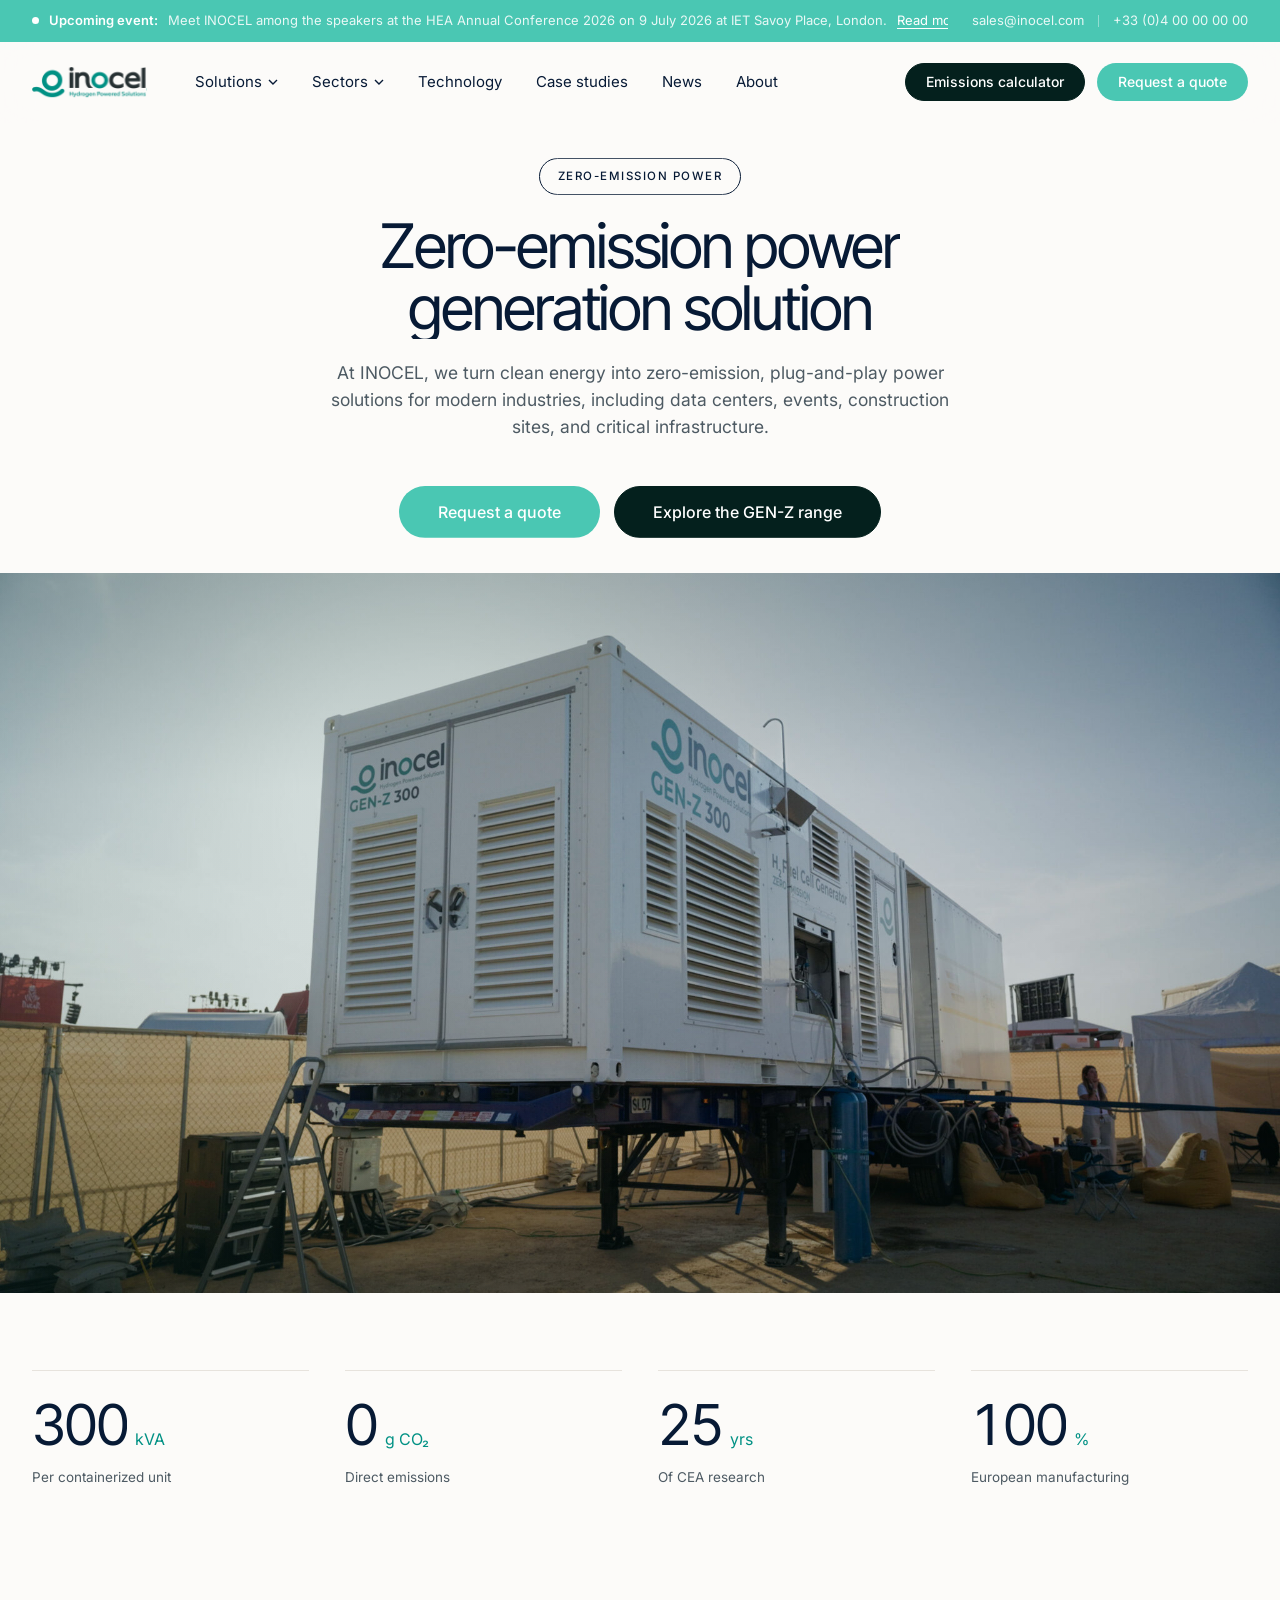
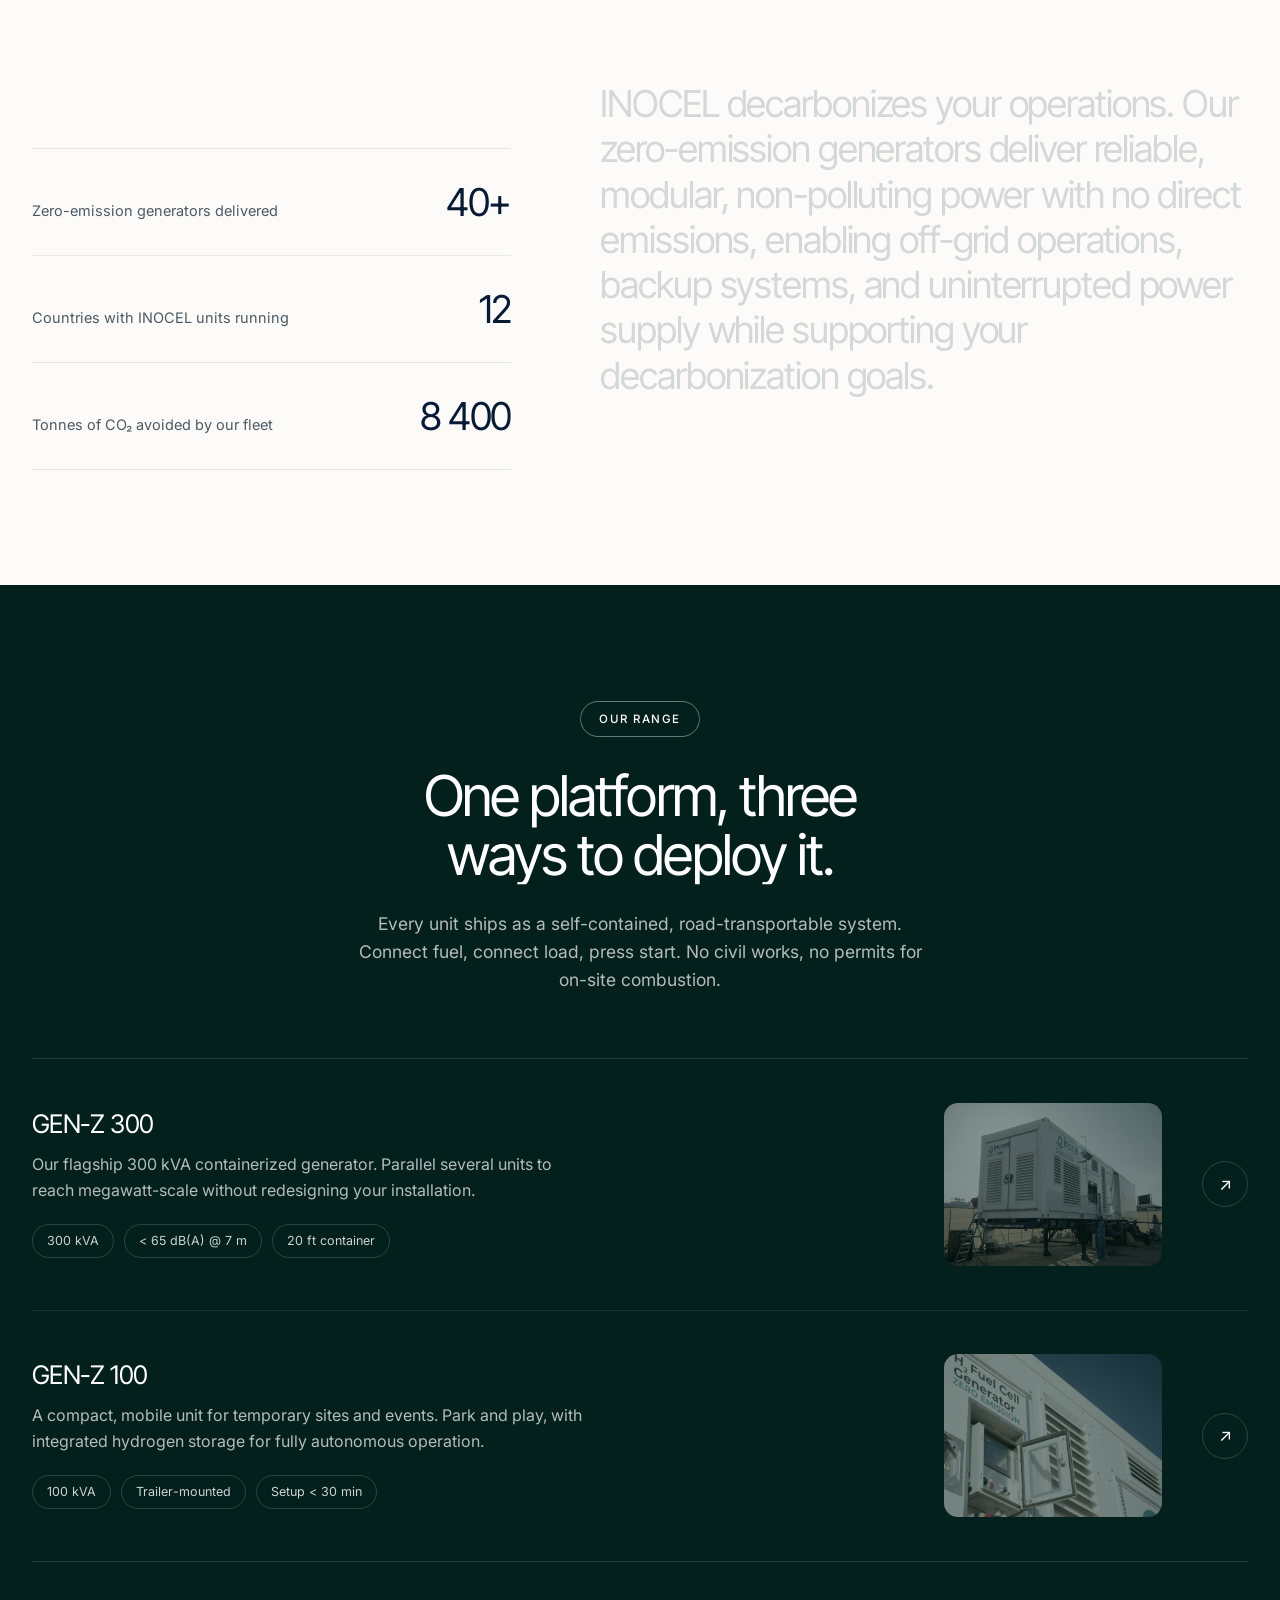
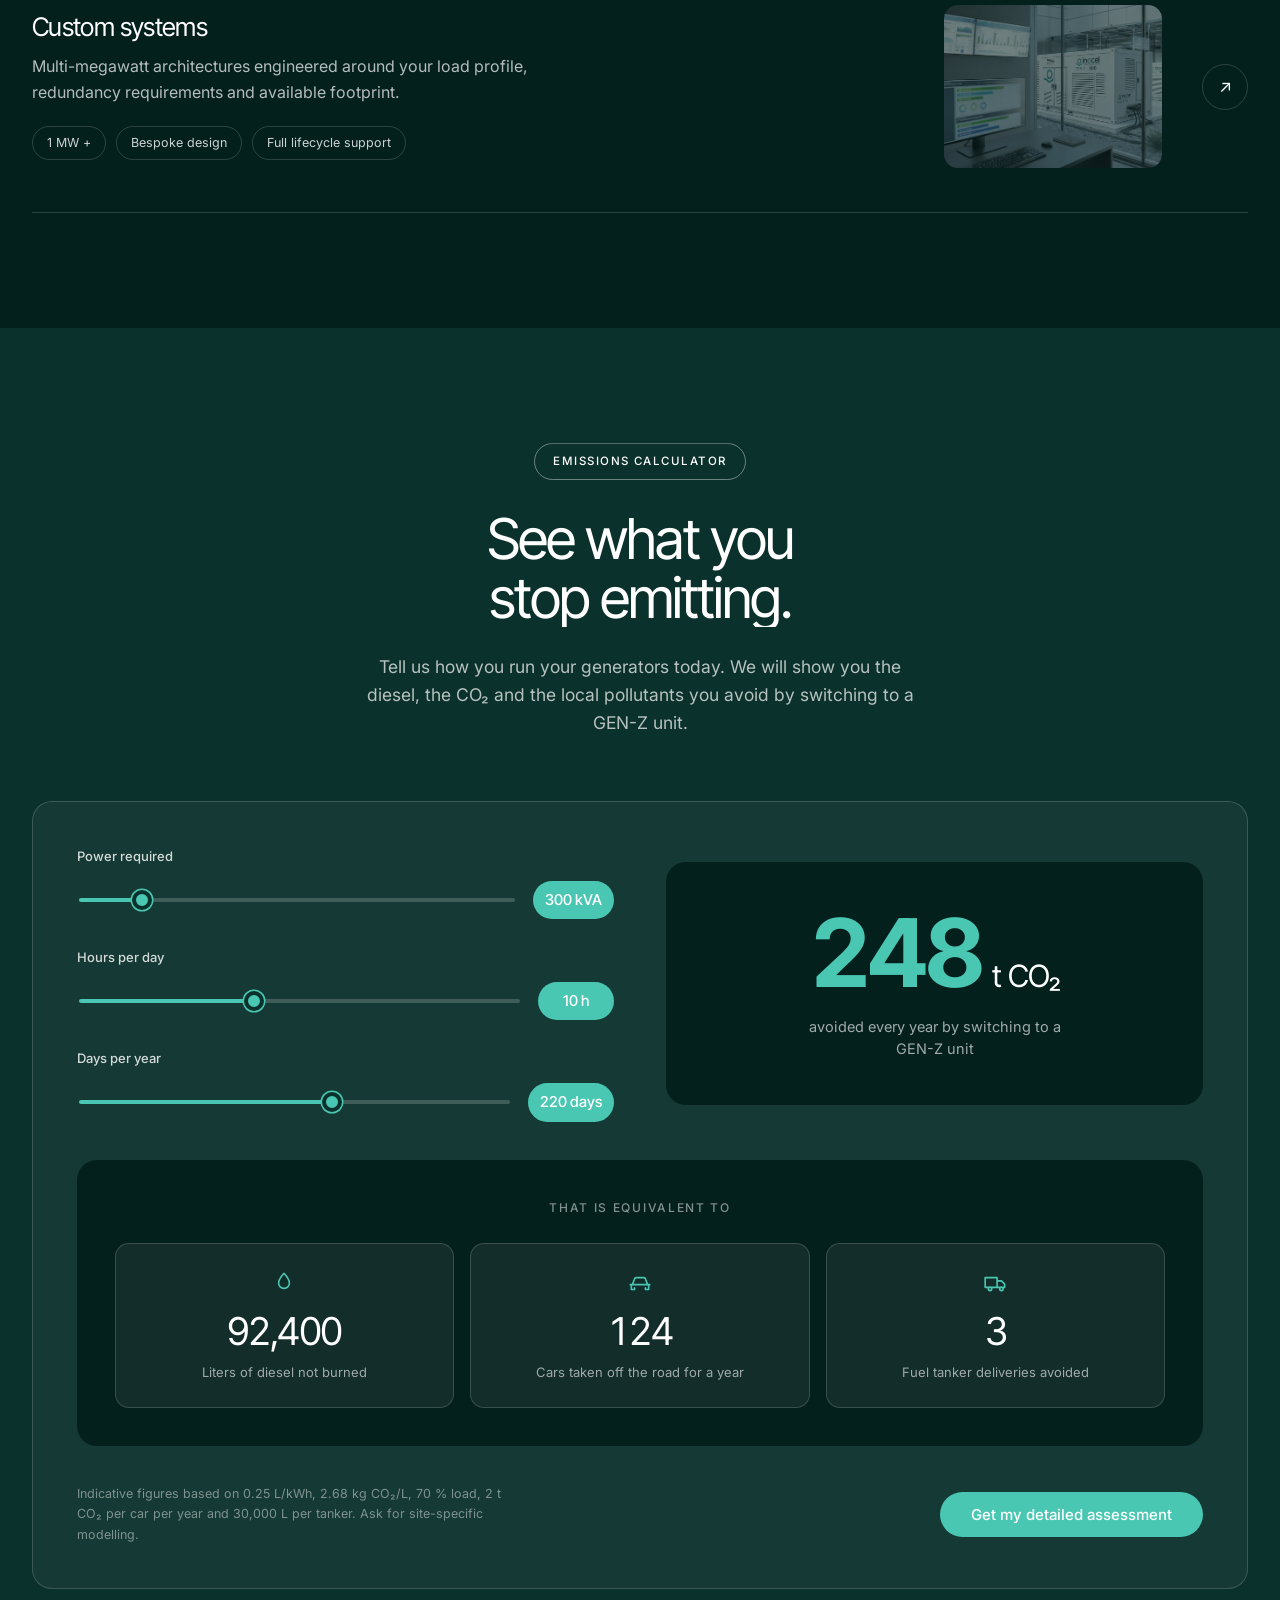
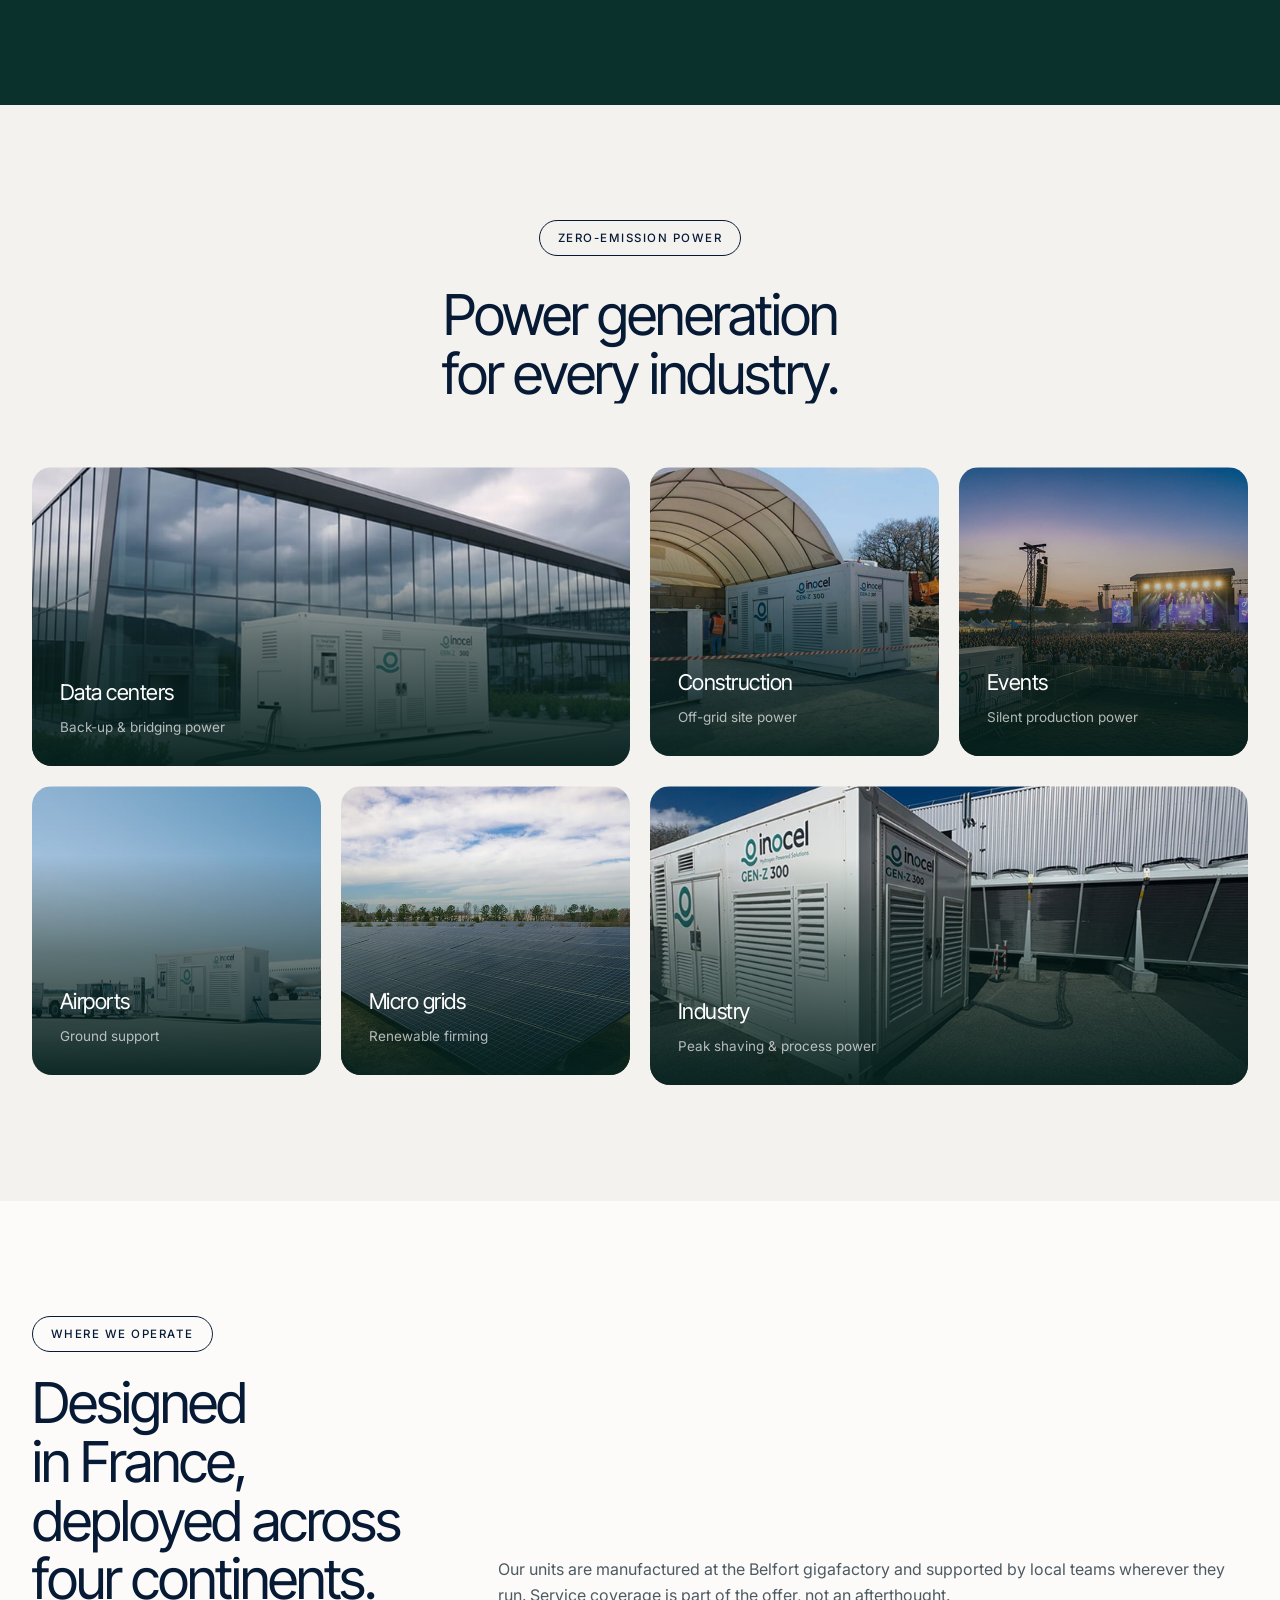
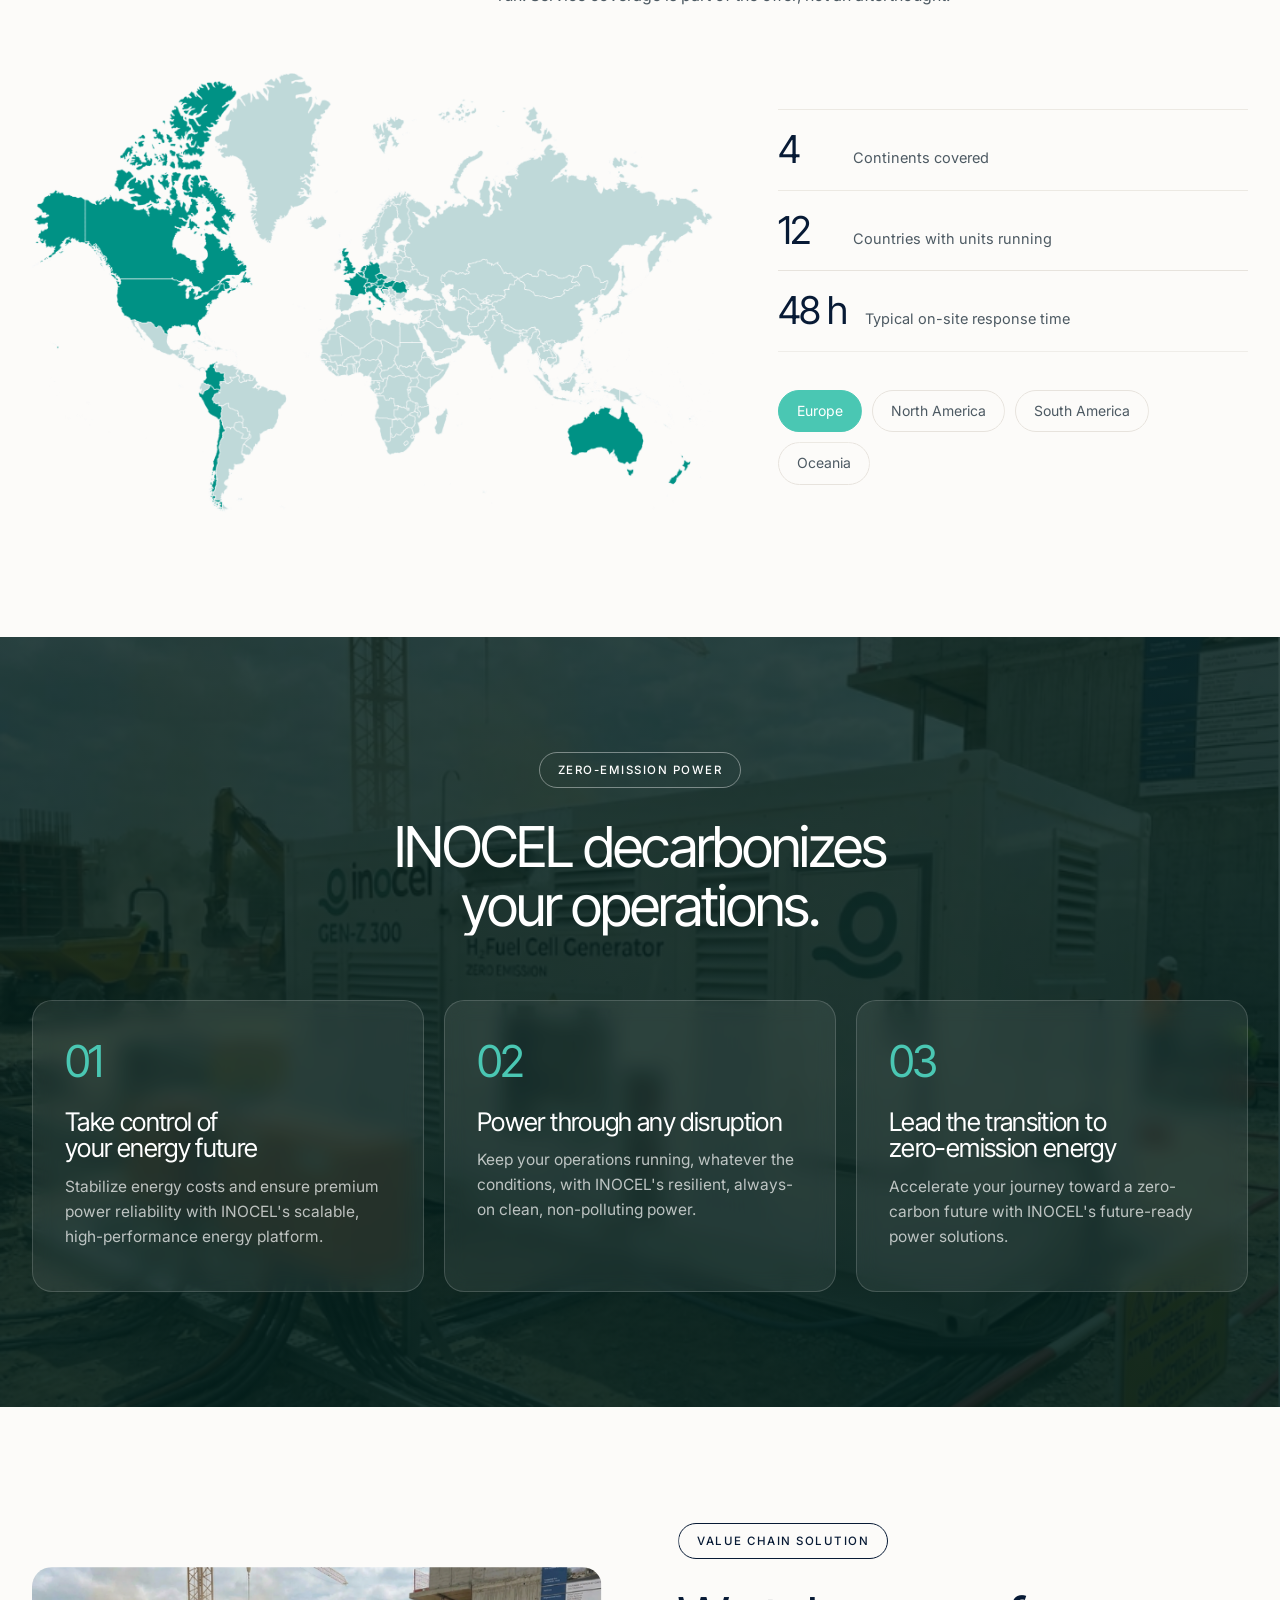
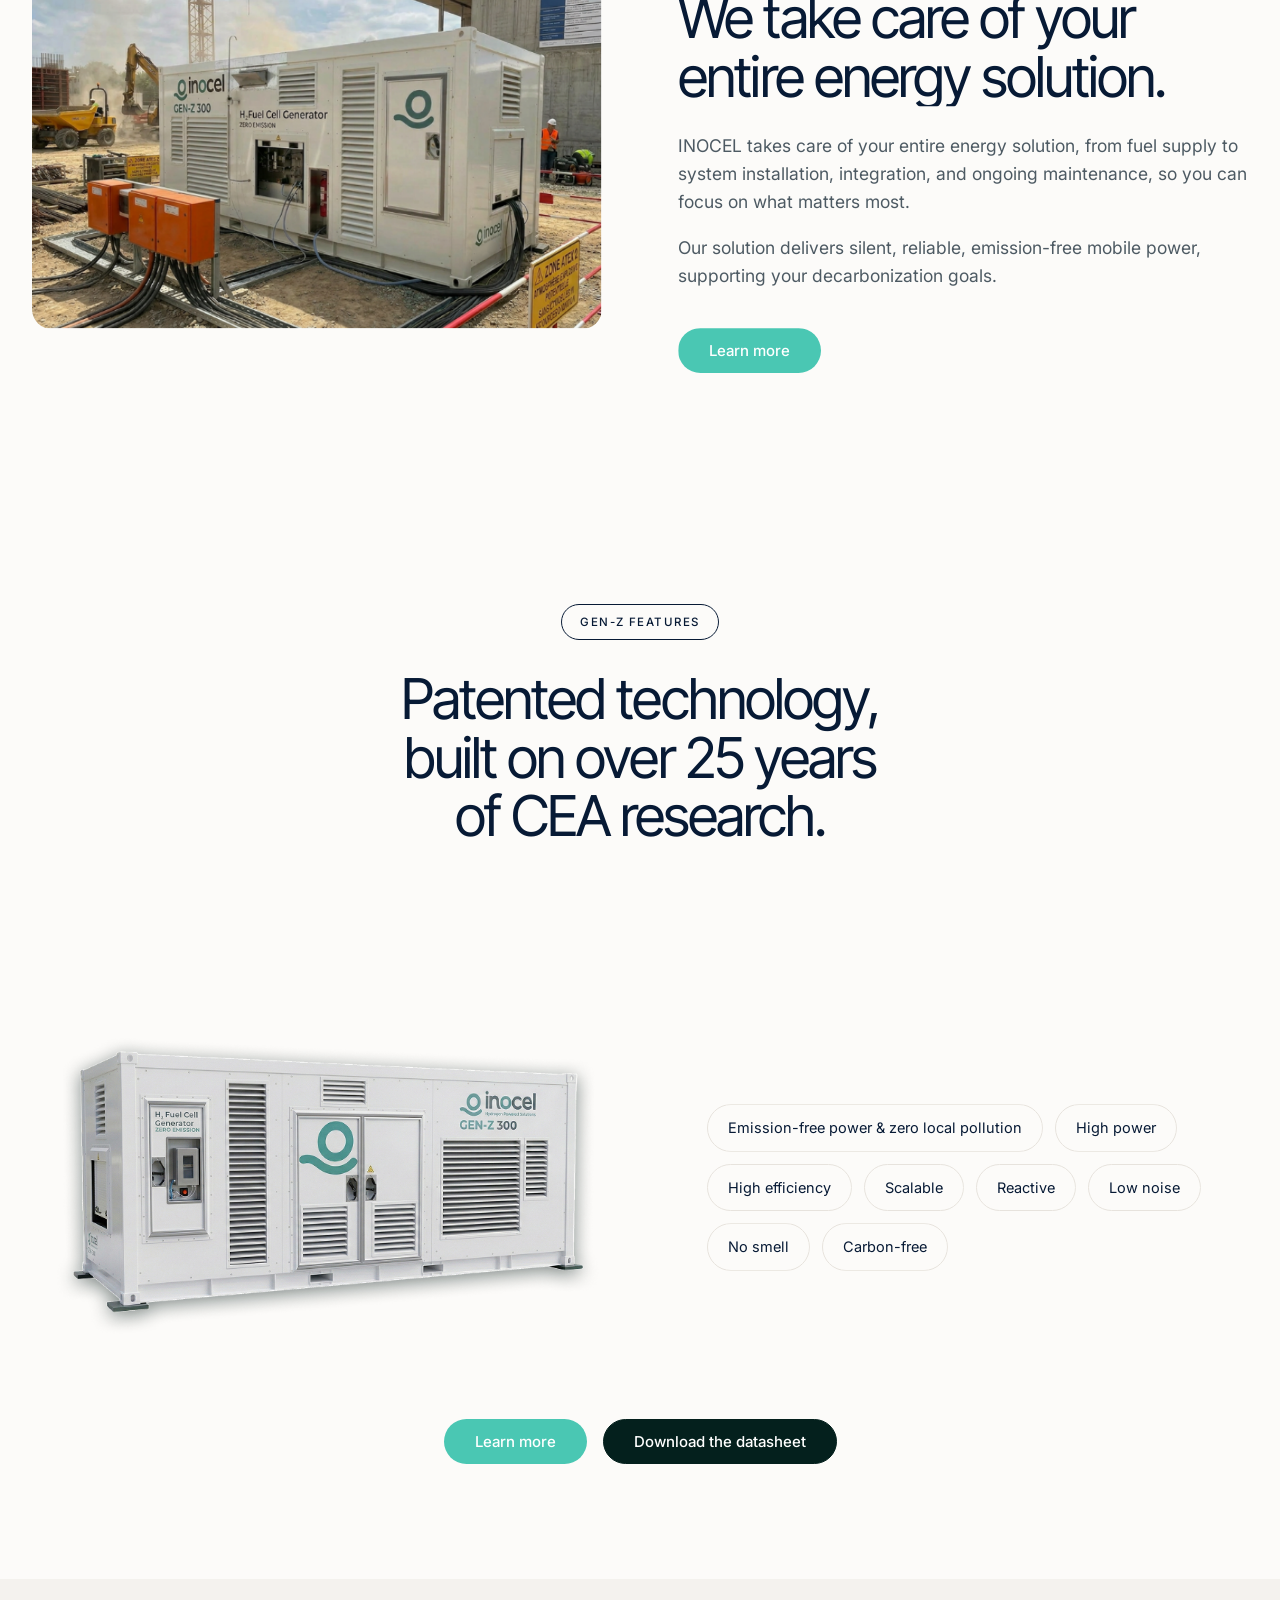
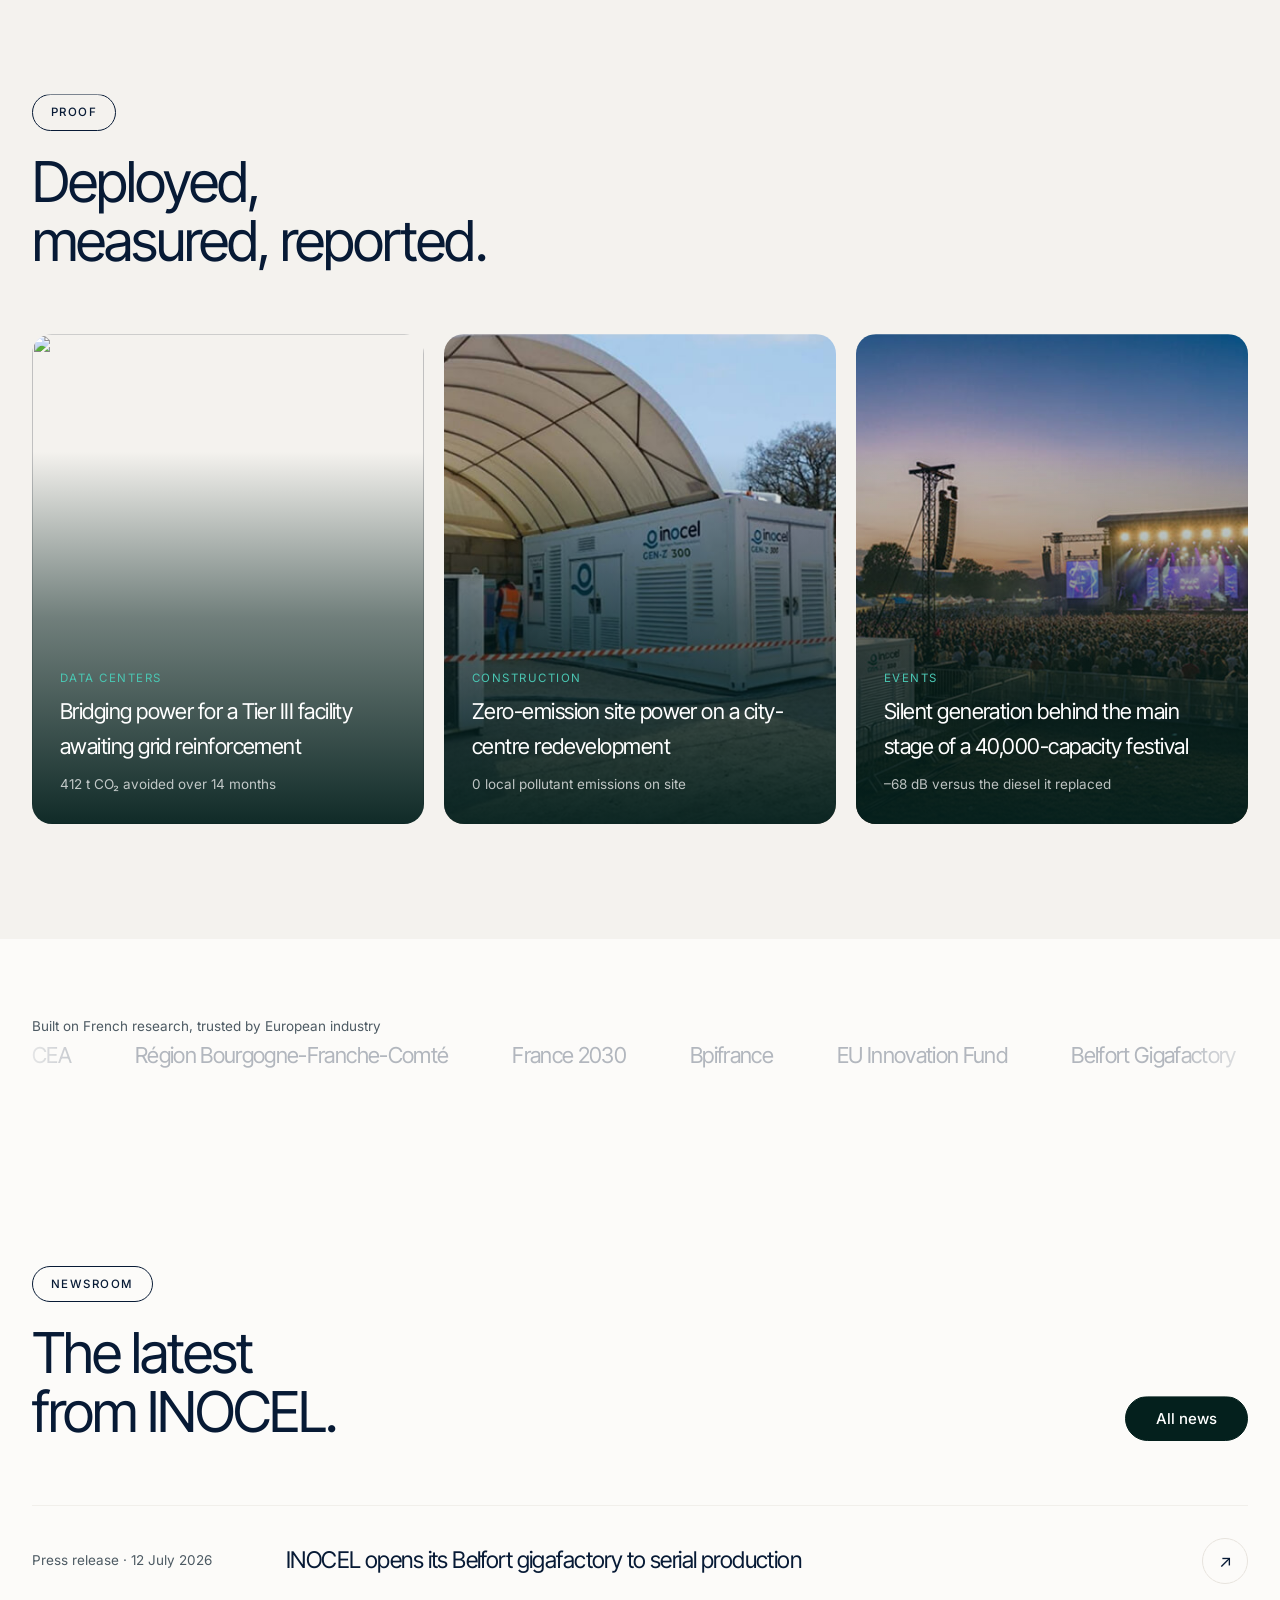
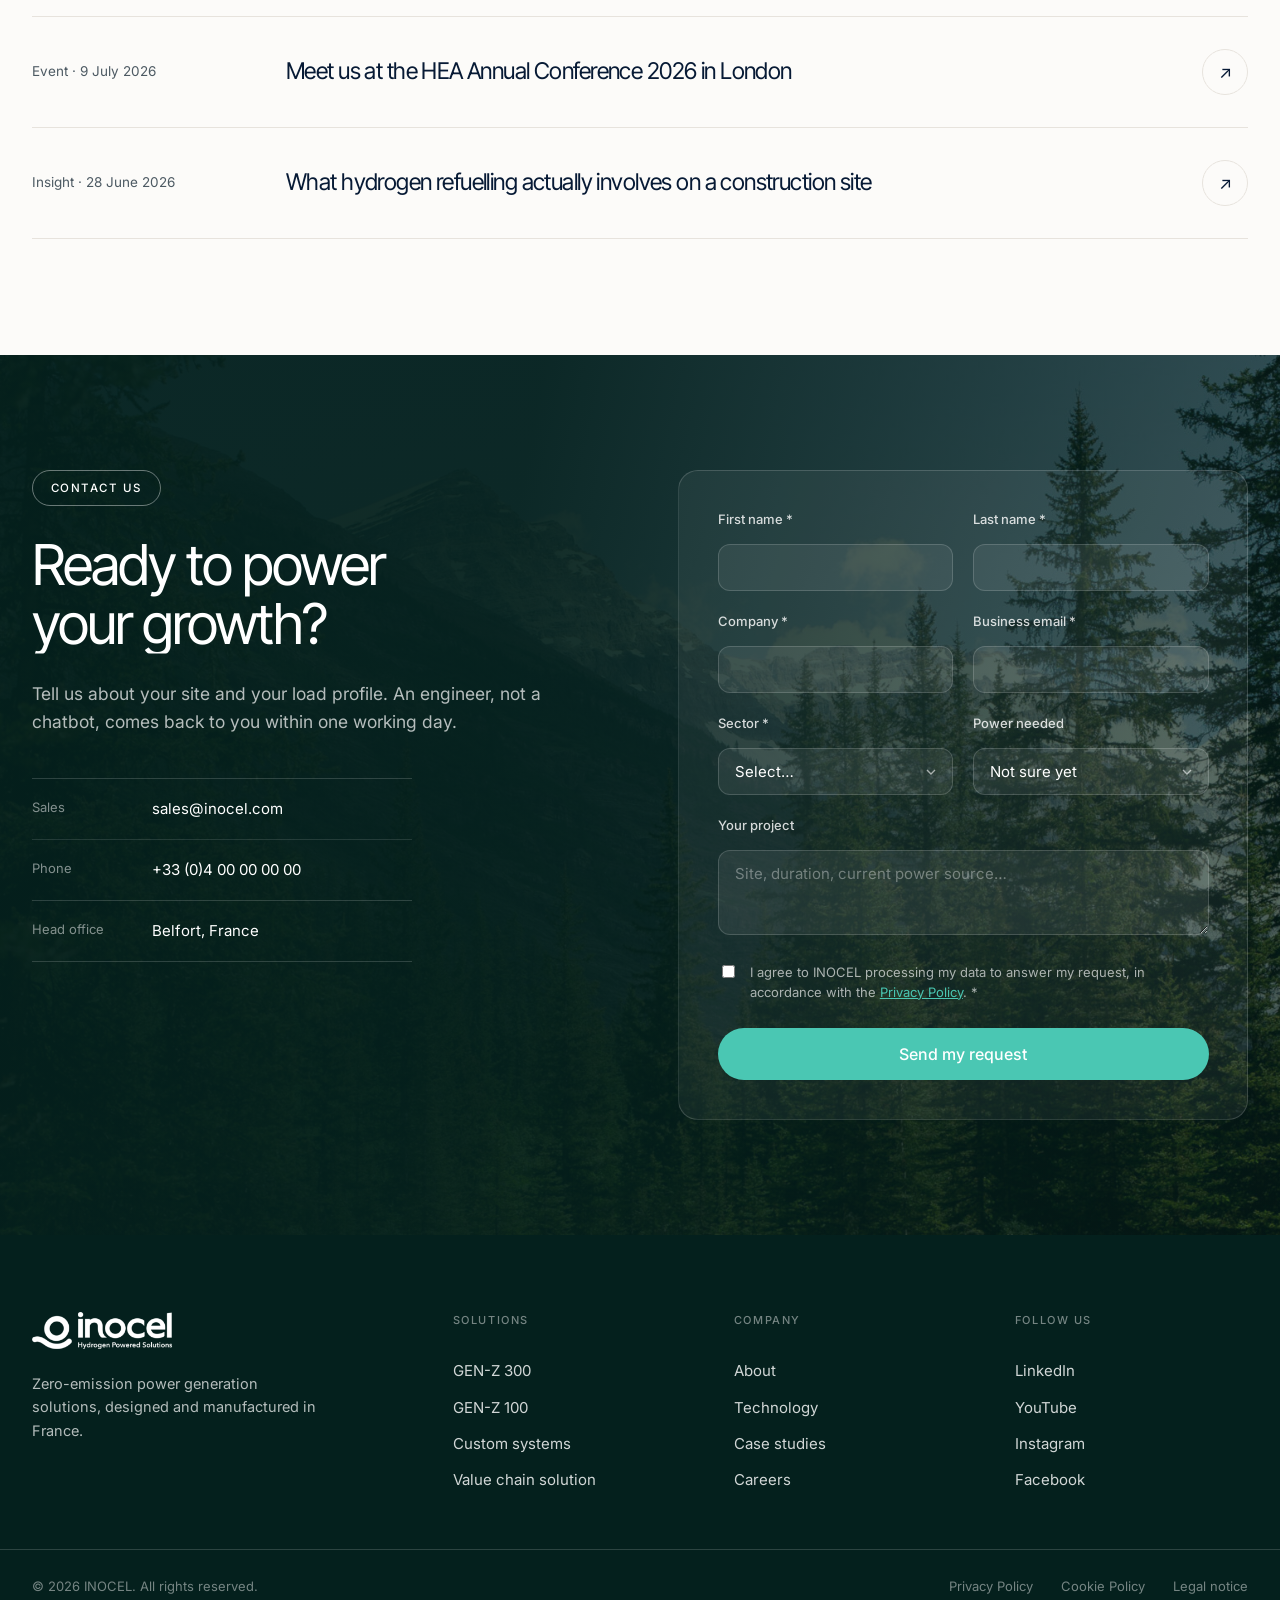
==== index.html @ 334213f5 "Maquette de refonte de la page d'accueil inocel.com Prévisualisation statique HTML/CSS/JS avant inté" ====
<!DOCTYPE html>
<html lang="en">
<head>
<meta charset="utf-8">
<meta name="viewport" content="width=device-width, initial-scale=1">
<title>INOCEL : zero-emission power, on demand</title>
<meta name="description" content="INOCEL designs and manufactures zero-emission hydrogen generators. Reliable, silent, plug-and-play power for data centers, construction, events, airports and critical infrastructure.">
<link rel="preconnect" href="https://fonts.googleapis.com">
<link rel="preconnect" href="https://fonts.gstatic.com" crossorigin>
<link href="https://fonts.googleapis.com/css2?family=Inter:wght@400;500;600&family=Inter+Tight:wght@300;400;500&display=swap" rel="stylesheet">
<link rel="stylesheet" href="style.css">
<script>document.documentElement.classList.add('js')</script>
</head>
<body>

<!-- ═══════════════ UTILITY ═══════════════ -->
<div class="utility">
  <div class="wrap utility__in">
    <p class="utility__news">
      <span class="pulse"></span>
      <strong>Upcoming event:</strong> Meet INOCEL among the speakers at the HEA Annual Conference 2026 on 9 July 2026 at IET Savoy Place, London.
      <a href="#">Read more</a>
    </p>
    <div class="utility__contact">
      <a href="mailto:sales@inocel.com">sales@inocel.com</a>
      <span class="sep"></span>
      <a href="tel:+33000000000">+33 (0)4 00 00 00 00</a>
    </div>
  </div>
</div>

<!-- ═══════════════ HEADER ═══════════════ -->
<header class="header" id="header">
  <div class="wrap header__in">
    <a class="logo" href="#" aria-label="INOCEL, home">
      <img src="assets/img/logo2.svg" alt="INOCEL, Hydrogen Powered Solutions" width="119" height="32">
    </a>

    <nav class="nav" aria-label="Main">
      <ul class="nav__list">
        <li class="nav__item has-mega">
          <button class="nav__link" aria-expanded="false">Solutions <svg class="chev" viewBox="0 0 10 6"><path d="M1 1l4 4 4-4" fill="none" stroke="currentColor" stroke-width="1.4"/></svg></button>
          <div class="mega">
            <div class="wrap mega__in">
              <div class="mega__col">
                <p class="mega__label">Products</p>
                <a class="mega__link" href="#products"><strong>GEN-Z 300</strong><span>300 kVA containerized generator</span></a>
                <a class="mega__link" href="#products"><strong>GEN-Z 100</strong><span>100 kVA mobile unit, park &amp; play</span></a>
                <a class="mega__link" href="#products"><strong>Custom systems</strong><span>Multi-MW, engineered to spec</span></a>
              </div>
              <div class="mega__col">
                <p class="mega__label">Services</p>
                <a class="mega__link" href="#value-chain"><strong>Value chain solution</strong><span>Fuel, installation, maintenance</span></a>
                <a class="mega__link" href="#calculator"><strong>Emissions assessment</strong><span>Model your savings first</span></a>
                <a class="mega__link" href="#contact"><strong>Rental &amp; purchase</strong><span>Flexible commercial models</span></a>
              </div>
              <div class="mega__feature">
                <span class="pill">Featured</span>
                <p>Not sure which unit fits your load profile?</p>
                <a class="btn btn--teal btn--sm" href="#calculator">Size my installation</a>
              </div>
            </div>
          </div>
        </li>

        <li class="nav__item has-mega">
          <button class="nav__link" aria-expanded="false">Sectors <svg class="chev" viewBox="0 0 10 6"><path d="M1 1l4 4 4-4" fill="none" stroke="currentColor" stroke-width="1.4"/></svg></button>
          <div class="mega">
            <div class="wrap mega__in">
              <div class="mega__col">
                <p class="mega__label">By industry</p>
                <a class="mega__link" href="#sectors"><strong>Data centers</strong><span>Backup &amp; bridging power</span></a>
                <a class="mega__link" href="#sectors"><strong>Construction</strong><span>Off-grid site power</span></a>
                <a class="mega__link" href="#sectors"><strong>Events</strong><span>Silent, fume-free power</span></a>
              </div>
              <div class="mega__col">
                <p class="mega__label">&nbsp;</p>
                <a class="mega__link" href="#sectors"><strong>Airports</strong><span>Ground support &amp; apron</span></a>
                <a class="mega__link" href="#sectors"><strong>Micro grids</strong><span>Renewable firming</span></a>
                <a class="mega__link" href="#sectors"><strong>Industry</strong><span>Process &amp; peak shaving</span></a>
              </div>
              <div class="mega__feature">
                <span class="pill">Case study</span>
                <p>How a Tier III data centre replaced diesel back-up.</p>
                <a class="btn btn--teal btn--sm" href="#cases">Read the case study</a>
              </div>
            </div>
          </div>
        </li>

        <li class="nav__item"><a class="nav__link" href="#technology">Technology</a></li>
        <li class="nav__item"><a class="nav__link" href="#cases">Case studies</a></li>
        <li class="nav__item"><a class="nav__link" href="#news">News</a></li>
        <li class="nav__item"><a class="nav__link" href="#">About</a></li>
      </ul>
    </nav>

    <div class="header__cta">
      <a class="btn btn--outline btn--sm" href="#calculator">Emissions calculator</a>
      <a class="btn btn--teal btn--sm" href="#contact">Request a quote</a>
      <button class="burger" id="burger" aria-label="Menu"><span></span><span></span><span></span></button>
    </div>
  </div>
</header>

<main>

<!-- ═══════════════ HERO ═══════════════ -->
<section class="hero">
  <div class="wrap hero__in">
    <span class="pill" data-reveal>Zero-emission power</span>
    <h1 class="hero__title" data-split>Zero-emission power generation solution</h1>
    <p class="hero__lede" data-reveal data-delay="520">
      At INOCEL, we turn clean energy into zero-emission, plug-and-play power solutions for
      modern industries, including data centers, events, construction sites, and critical
      infrastructure.
    </p>
    <div class="hero__actions" data-reveal data-delay="620">
      <a class="btn btn--teal btn--lg" href="#contact">Request a quote</a>
      <a class="btn btn--outline btn--lg" href="#products">Explore the GEN-Z range</a>
    </div>
  </div>
</section>

<!-- ═══════════════ BANDEAU VIDÉO (plein cadre, sans surimpression) ═══════════════ -->
<!-- L'iframe YouTube est injectée par script.js : chargée en file://
     elle renvoie « Error 153 » (pas d'origine). Sans elle, l'image de
     fond du bandeau prend le relais. -->
<section class="band" data-yt="KjFKu9R0nGs">
  <div class="band__veil"></div>
</section>

<!-- ═══════════════ CHIFFRES CLÉS ═══════════════ -->
<section class="kpis">
  <div class="wrap kpis__in" data-stagger>
    <div class="kpi"><span class="kpi__n" data-odo="300"></span><span class="kpi__u">kVA</span><span class="kpi__l">Per containerized unit</span></div>
    <div class="kpi"><span class="kpi__n" data-odo="0"></span><span class="kpi__u">g CO₂</span><span class="kpi__l">Direct emissions</span></div>
    <div class="kpi"><span class="kpi__n" data-odo="25"></span><span class="kpi__u">yrs</span><span class="kpi__l">Of CEA research</span></div>
    <div class="kpi"><span class="kpi__n" data-odo="100"></span><span class="kpi__u">%</span><span class="kpi__l">European manufacturing</span></div>
  </div>
</section>

<!-- ═══════════════ INTRODUCTION ═══════════════ -->
<section class="section intro">
  <div class="wrap intro__in">
    <div class="intro__side">
      <span class="pill" data-reveal>Introduction</span>
      <ul class="figures" data-stagger>
        <li><span>Zero-emission generators delivered</span><b>40+</b></li>
        <li><span>Countries with INOCEL units running</span><b>12</b></li>
        <li><span>Tonnes of CO₂ avoided by our fleet</span><b>8 400</b></li>
      </ul>
    </div>

    <p class="bigtext" data-highlight>
      INOCEL decarbonizes your operations. Our zero-emission generators deliver reliable,
      modular, non-polluting power with no direct emissions, enabling off-grid operations,
      backup systems, and uninterrupted power supply while supporting your decarbonization
      goals.
    </p>
  </div>
</section>

<!-- ═══════════════ PRODUITS (liste éditoriale) ═══════════════ -->
<section class="section section--dark" id="products">
  <div class="wrap">
    <div class="head head--center">
      <span class="pill pill--light" data-reveal>Our range</span>
      <h2 data-reveal data-delay="80">One platform, three ways to deploy it.</h2>
      <p class="head__sub" data-reveal data-delay="160">
        Every unit ships as a self-contained, road-transportable system. Connect fuel,
        connect load, press start. No civil works, no permits for on-site combustion.
      </p>
    </div>

    <div class="rows" data-stagger>
      <a class="row" href="#">
        <div class="row__body">
          <h3>GEN-Z 300</h3>
          <p>Our flagship 300 kVA containerized generator. Parallel several units to reach megawatt-scale without redesigning your installation.</p>
          <ul class="row__specs"><li>300 kVA</li><li>&lt; 65 dB(A) @ 7 m</li><li>20 ft container</li></ul>
        </div>
        <span class="row__media"><img src="assets/img/inocel-gen-z-300-zero-emission-dakar-2048x1152.jpg" alt=""></span>
        <span class="row__go" aria-hidden="true">↗</span>
      </a>
      <a class="row" href="#">
        <div class="row__body">
          <h3>GEN-Z 100</h3>
          <p>A compact, mobile unit for temporary sites and events. Park and play, with integrated hydrogen storage for fully autonomous operation.</p>
          <ul class="row__specs"><li>100 kVA</li><li>Trailer-mounted</li><li>Setup &lt; 30 min</li></ul>
        </div>
        <span class="row__media"><img src="assets/img/inocel-genz-generator-hmi-closeup.png" alt=""></span>
        <span class="row__go" aria-hidden="true">↗</span>
      </a>
      <a class="row" href="#contact">
        <div class="row__body">
          <h3>Custom systems</h3>
          <p>Multi-megawatt architectures engineered around your load profile, redundancy requirements and available footprint.</p>
          <ul class="row__specs"><li>1 MW +</li><li>Bespoke design</li><li>Full lifecycle support</li></ul>
        </div>
        <span class="row__media"><img src="assets/img/inocel-generator-system-control-monitoring-e1775135888509.png" alt=""></span>
        <span class="row__go" aria-hidden="true">↗</span>
      </a>
    </div>
  </div>
</section>

<!-- ═══════════════ CALCULATEUR ═══════════════ -->
<section class="section calc" id="calculator">
  <div class="wrap">
    <div class="head head--center">
      <span class="pill" data-reveal>Emissions calculator</span>
      <h2 data-reveal data-delay="80">See what you stop emitting.</h2>
      <p class="head__sub" data-reveal data-delay="160">
        Tell us how you run your generators today. We will show you the diesel, the CO₂
        and the local pollutants you avoid by switching to a GEN-Z unit.
      </p>
    </div>

    <form class="calc__panel" id="calcForm" data-reveal data-reveal-mode="rise">
      <div class="calc__top">
        <div class="calc__inputs">
          <div class="field">
            <label for="power">Power required</label>
            <div class="range-row"><input type="range" id="power" min="50" max="2000" step="50" value="300"><output id="powerOut">300 kVA</output></div>
          </div>
          <div class="field">
            <label for="hours">Hours per day</label>
            <div class="range-row"><input type="range" id="hours" min="1" max="24" step="1" value="10"><output id="hoursOut">10 h</output></div>
          </div>
          <div class="field">
            <label for="days">Days per year</label>
            <div class="range-row"><input type="range" id="days" min="10" max="365" step="5" value="220"><output id="daysOut">220 days</output></div>
          </div>
        </div>

        <!-- résultat dominant : un seul chiffre à retenir -->
        <div class="calc__hero">
          <span class="calc__hero-n"><b id="resCo2">0</b><em>t CO₂</em></span>
          <span class="calc__hero-l">avoided every year by switching to a GEN-Z unit</span>
        </div>
      </div>

      <div class="calc__equiv">
        <p class="calc__equiv-t">That is equivalent to</p>
        <div class="calc__equiv-grid">
          <div class="eq">
            <svg class="eq__i" viewBox="0 0 24 24" aria-hidden="true"><path d="M12 3s5 5.5 5 9a5 5 0 0 1-10 0c0-3.5 5-9 5-9z" fill="none" stroke="currentColor" stroke-width="1.5" stroke-linejoin="round"/></svg>
            <span class="eq__n" id="resDiesel">0</span><span class="eq__l">Liters of diesel not burned</span>
          </div>
          <div class="eq">
            <svg class="eq__i" viewBox="0 0 24 24" aria-hidden="true"><path d="M3 13.5h18M5 13.5l1.8-5A2 2 0 0 1 8.7 7h6.6a2 2 0 0 1 1.9 1.5l1.8 5M4 13.5V18h3v-1.6M20 13.5V18h-3v-1.6" fill="none" stroke="currentColor" stroke-width="1.5" stroke-linecap="round" stroke-linejoin="round"/></svg>
            <span class="eq__n" id="resCars">0</span><span class="eq__l">Cars taken off the road for a year</span>
          </div>
          <div class="eq">
            <svg class="eq__i" viewBox="0 0 24 24" aria-hidden="true"><path d="M2 7h11v9H2zM13 10h4l3 3v3h-7zM6.5 19a1.6 1.6 0 1 0 0-3.2 1.6 1.6 0 0 0 0 3.2zM17 19a1.6 1.6 0 1 0 0-3.2 1.6 1.6 0 0 0 0 3.2z" fill="none" stroke="currentColor" stroke-width="1.5" stroke-linejoin="round"/></svg>
            <span class="eq__n" id="resTruck">0</span><span class="eq__l">Fuel tanker deliveries avoided</span>
          </div>
        </div>
      </div>

      <div class="calc__foot">
        <p>Indicative figures based on 0.25 L/kWh, 2.68 kg CO₂/L, 70 % load, 2 t CO₂ per car per year and 30,000 L per tanker. Ask for site-specific modelling.</p>
        <a class="btn btn--teal" href="#contact">Get my detailed assessment</a>
      </div>
    </form>
  </div>
</section>

<!-- ═══════════════ SECTEURS ═══════════════ -->
<section class="section section--paper2" id="sectors">
  <div class="wrap">
    <div class="head head--center">
      <span class="pill" data-reveal>Zero-emission power</span>
      <h2 data-reveal data-delay="80">Power generation for every industry.</h2>
    </div>

    <div class="tiles" data-stagger>
      <a class="tile tile--lg" href="#"><img src="assets/img/sldier-6.jpg" alt=""><span class="tile__cap"><strong>Data centers</strong><em>Back-up &amp; bridging power</em></span></a>
      <a class="tile" href="#"><img src="assets/img/sldier-4.jpg" alt=""><span class="tile__cap"><strong>Construction</strong><em>Off-grid site power</em></span></a>
      <a class="tile" href="#"><img src="assets/img/sldier-5.jpg" alt=""><span class="tile__cap"><strong>Events</strong><em>Silent production power</em></span></a>
      <a class="tile" href="#"><img src="assets/img/sldier-1.jpg" alt=""><span class="tile__cap"><strong>Airports</strong><em>Ground support</em></span></a>
      <a class="tile" href="#"><img src="assets/img/sldier-3.jpg" alt=""><span class="tile__cap"><strong>Micro grids</strong><em>Renewable firming</em></span></a>
      <a class="tile tile--lg" href="#"><img src="assets/img/sldier-2.jpg" alt=""><span class="tile__cap"><strong>Industry</strong><em>Peak shaving &amp; process power</em></span></a>
    </div>
  </div>
</section>

<!-- ═══════════════ PROCESS sur photo ═══════════════ -->
<!-- ═══════════════ ZONES DESSERVIES ═══════════════ -->
<section class="section reach" id="reach">
  <div class="wrap">
    <div class="head head--split">
      <div>
        <span class="pill" data-reveal>Where we operate</span>
        <h2 data-reveal data-delay="80">Designed in France, deployed across four continents.</h2>
      </div>
      <p class="head__aside" data-reveal data-delay="160">
        Our units are manufactured at the Belfort gigafactory and supported by local teams
        wherever they run. Service coverage is part of the offer, not an afterthought.
      </p>
    </div>

    <div class="reach__in">
      <div class="reach__map" data-reveal data-reveal-mode="rise">
        <img src="assets/img/world-map.png" alt="Countries covered by INOCEL">
      </div>

      <div class="reach__side">
        <ul class="reach__kpis" data-stagger>
          <li><b>4</b><span>Continents covered</span></li>
          <li><b>12</b><span>Countries with units running</span></li>
          <li><b>48 h</b><span>Typical on-site response time</span></li>
        </ul>
        <ul class="reach__tags" data-stagger>
          <li class="is-on">Europe</li>
          <li>North America</li>
          <li>South America</li>
          <li>Oceania</li>
        </ul>
      </div>
    </div>
  </div>
</section>

<section class="process">
  <img class="process__bg" src="assets/img/inocel-genz-generator-construction-site.png" alt="">
  <div class="process__veil"></div>
  <div class="wrap process__in">
    <div class="head head--center">
      <span class="pill pill--light" data-reveal>Zero-emission power</span>
      <h2 data-reveal data-delay="80">INOCEL decarbonizes<br>your operations.</h2>
    </div>
    <div class="pcards" data-stagger>
      <article class="pcard"><span class="pcard__n">01</span><h3>Take control of your energy future</h3><p>Stabilize energy costs and ensure premium power reliability with INOCEL's scalable, high-performance energy platform.</p></article>
      <article class="pcard"><span class="pcard__n">02</span><h3>Power through any disruption</h3><p>Keep your operations running, whatever the conditions, with INOCEL's resilient, always-on clean, non-polluting power.</p></article>
      <article class="pcard"><span class="pcard__n">03</span><h3>Lead the transition to zero-emission energy</h3><p>Accelerate your journey toward a zero-carbon future with INOCEL's future-ready power solutions.</p></article>
    </div>
  </div>
</section>

<!-- ═══════════════ VALUE CHAIN ═══════════════ -->
<section class="section vchain" id="value-chain">
  <div class="wrap vchain__in">
    <div class="vchain__media" data-reveal data-reveal-mode="rise">
      <img src="assets/img/inocel-genz-generator-construction-site.png" alt="INOCEL GEN-Z 300 on site">
    </div>
    <div class="vchain__copy">
      <span class="pill" data-reveal>Value chain solution</span>
      <h2 data-reveal data-delay="80">We take care of your entire energy solution.</h2>
      <p class="head__sub head__sub--left" data-reveal data-delay="160">
        INOCEL takes care of your entire energy solution, from fuel supply to system
        installation, integration, and ongoing maintenance, so you can focus on what
        matters most.
      </p>
      <p class="head__sub head__sub--left" data-reveal data-delay="220">
        Our solution delivers silent, reliable, emission-free mobile power, supporting
        your decarbonization goals.
      </p>
      <div class="btn-row" data-reveal data-delay="280">
        <a class="btn btn--teal" href="#">Learn more</a>
      </div>
    </div>
  </div>
</section>

<!-- ═══════════════ TECHNOLOGIE ═══════════════ -->
<section class="section tech" id="technology">
  <div class="wrap">
    <div class="head head--center">
      <span class="pill" data-reveal>GEN-Z features</span>
      <h2 data-reveal data-delay="80">Patented technology, built on over 25 years of CEA research.</h2>
      <p class="head__sub" data-reveal data-delay="160">
        At INOCEL, our patented technology delivers high performance and reliability,
        enabling clean, zero-emission, non-polluting power generation.
      </p>
    </div>

    <div class="tech__grid">
      <div class="tech__media" data-reveal data-reveal-mode="rise">
        <img src="assets/img/inocel-genz-generator-features.png" alt="INOCEL GEN-Z 300">
      </div>
      <ul class="feats feats--tags" data-stagger>
        <li>Emission-free power &amp; zero local pollution</li>
        <li>High power</li>
        <li>High efficiency</li>
        <li>Scalable</li>
        <li>Reactive</li>
        <li>Low noise</li>
        <li>No smell</li>
        <li>Carbon-free</li>
      </ul>
    </div>

    <div class="btn-row btn-row--center" data-reveal>
      <a class="btn btn--teal" href="#">Learn more</a>
      <a class="btn btn--outline" href="#">Download the datasheet</a>
    </div>
  </div>
</section>

<!-- ═══════════════ ÉTUDES DE CAS ═══════════════ -->
<section class="section section--paper2" id="cases">
  <div class="wrap">
    <div class="head head--split">
      <div>
        <span class="pill" data-reveal>Proof</span>
        <h2 data-reveal data-delay="80">Deployed, measured, reported.</h2>
      </div>
      <a class="btn btn--outline" href="#" data-reveal data-delay="160">All case studies</a>
    </div>

    <div class="tiles tiles--3" data-stagger>
      <a class="tile" href="#">
        <img src="assets/img/continuous-power-critical-operations-scaled-e1775136247273.png" alt="">
        <span class="tile__cap">
          <em>Data centers</em>
          <strong>Bridging power for a Tier III facility awaiting grid reinforcement</strong>
          <i>412 t CO₂ avoided over 14 months</i>
        </span>
      </a>
      <a class="tile" href="#">
        <img src="assets/img/sldier-4.jpg" alt="">
        <span class="tile__cap">
          <em>Construction</em>
          <strong>Zero-emission site power on a city-centre redevelopment</strong>
          <i>0 local pollutant emissions on site</i>
        </span>
      </a>
      <a class="tile" href="#">
        <img src="assets/img/sldier-5.jpg" alt="">
        <span class="tile__cap">
          <em>Events</em>
          <strong>Silent generation behind the main stage of a 40,000-capacity festival</strong>
          <i>–68 dB versus the diesel it replaced</i>
        </span>
      </a>
    </div>
  </div>
</section>

<!-- ═══════════════ CONFIANCE ═══════════════ -->
<section class="trust">
  <div class="wrap"><p class="trust__label" data-reveal>Built on French research, trusted by European industry</p></div>
  <div class="marquee" aria-hidden="true">
    <div class="marquee__track">
      <ul class="marquee__set"><li>CEA</li><li>Région Bourgogne-Franche-Comté</li><li>France 2030</li><li>Bpifrance</li><li>EU Innovation Fund</li><li>Belfort Gigafactory</li></ul>
      <ul class="marquee__set"><li>CEA</li><li>Région Bourgogne-Franche-Comté</li><li>France 2030</li><li>Bpifrance</li><li>EU Innovation Fund</li><li>Belfort Gigafactory</li></ul>
    </div>
  </div>
</section>

<!-- ═══════════════ ACTUALITÉS ═══════════════ -->
<section class="section" id="news">
  <div class="wrap">
    <div class="head head--split">
      <div>
        <span class="pill" data-reveal>Newsroom</span>
        <h2 data-reveal data-delay="80">The latest from INOCEL.</h2>
      </div>
      <a class="btn btn--outline" href="#" data-reveal data-delay="160">All news</a>
    </div>
    <div class="news" data-stagger>
      <a class="ncard" href="#"><span class="ncard__meta">Press release · 12 July 2026</span><h3>INOCEL opens its Belfort gigafactory to serial production</h3><span class="ncard__go">↗</span></a>
      <a class="ncard" href="#"><span class="ncard__meta">Event · 9 July 2026</span><h3>Meet us at the HEA Annual Conference 2026 in London</h3><span class="ncard__go">↗</span></a>
      <a class="ncard" href="#"><span class="ncard__meta">Insight · 28 June 2026</span><h3>What hydrogen refuelling actually involves on a construction site</h3><span class="ncard__go">↗</span></a>
    </div>
  </div>
</section>

<!-- ═══════════════ CONTACT ═══════════════ -->
<section class="contact" id="contact">
  <img class="contact__bg" src="assets/img/canadian-rockies-1-2048x1062.jpg" alt="">
  <div class="contact__veil"></div>
  <div class="wrap contact__in">
    <div class="contact__copy">
      <span class="pill pill--light" data-reveal>Contact us</span>
      <h2 data-reveal data-delay="80">Ready to power<br>your growth?</h2>
      <p class="head__sub head__sub--left" data-reveal data-delay="160">
        Tell us about your site and your load profile. An engineer, not a chatbot,
        comes back to you within one working day.
      </p>
      <ul class="contact__direct" data-stagger>
        <li><span>Sales</span><a href="mailto:sales@inocel.com">sales@inocel.com</a></li>
        <li><span>Phone</span><a href="tel:+33000000000">+33 (0)4 00 00 00 00</a></li>
        <li><span>Head office</span><p>Belfort, France</p></li>
      </ul>
    </div>

    <form class="form" novalidate data-reveal data-reveal-mode="rise">
      <div class="form__row">
        <div class="field"><label for="fn">First name *</label><input id="fn" type="text" required></div>
        <div class="field"><label for="ln">Last name *</label><input id="ln" type="text" required></div>
      </div>
      <div class="form__row">
        <div class="field"><label for="co">Company *</label><input id="co" type="text" required></div>
        <div class="field"><label for="em">Business email *</label><input id="em" type="email" required></div>
      </div>
      <div class="form__row">
        <div class="field">
          <label for="sec">Sector *</label>
          <select id="sec" required>
            <option value="">Select…</option>
            <option>Data centers</option><option>Construction</option><option>Events</option>
            <option>Airports</option><option>Micro grids</option><option>Industry</option><option>Other</option>
          </select>
        </div>
        <div class="field">
          <label for="pw">Power needed</label>
          <select id="pw">
            <option value="">Not sure yet</option>
            <option>Under 100 kVA</option><option>100 – 300 kVA</option>
            <option>300 kVA – 1 MW</option><option>Over 1 MW</option>
          </select>
        </div>
      </div>
      <div class="field"><label for="msg">Your project</label><textarea id="msg" rows="3" placeholder="Site, duration, current power source…"></textarea></div>
      <label class="check"><input type="checkbox" required><span>I agree to INOCEL processing my data to answer my request, in accordance with the <a href="#">Privacy Policy</a>. *</span></label>
      <button class="btn btn--teal btn--lg btn--block" type="submit">Send my request</button>
    </form>
  </div>
</section>

</main>

<!-- ═══════════════ FOOTER ═══════════════ -->
<footer class="footer">
  <div class="wrap footer__in">
    <div class="footer__brand">
      <img src="assets/img/Logo-ft.svg" alt="INOCEL" width="180">
      <p>Zero-emission power generation solutions, designed and manufactured in France.</p>
    </div>
    <div class="footer__col">
      <p class="footer__label">Solutions</p>
      <a href="#products">GEN-Z 300</a><a href="#products">GEN-Z 100</a>
      <a href="#products">Custom systems</a><a href="#">Value chain solution</a>
    </div>
    <div class="footer__col">
      <p class="footer__label">Company</p>
      <a href="#">About</a><a href="#technology">Technology</a>
      <a href="#cases">Case studies</a><a href="#">Careers</a>
    </div>
    <div class="footer__col">
      <p class="footer__label">Follow us</p>
      <a href="#">LinkedIn</a><a href="#">YouTube</a><a href="#">Instagram</a><a href="#">Facebook</a>
    </div>
  </div>
  <div class="wrap footer__bottom">
    <p>© 2026 INOCEL. All rights reserved.</p>
    <p><a href="#">Privacy Policy</a> <a href="#">Cookie Policy</a> <a href="#">Legal notice</a></p>
  </div>
</footer>


<script src="script.js"></script>
</body>
</html>
---- style.css ----
/* ============================================================
   INOCEL — refonte page d'accueil
   Langage visuel inspiré de forfuture.webflow.io :
   fond crème, très grandes typos en graisse légère, pastilles
   contournées, boutons pill, listes éditoriales, beaucoup d'air.
   Couleurs de la charte INOCEL conservées.
   ============================================================ */

:root{
  /* charte INOCEL */
  --teal:#4ac7b3;
  --teal-dk:#009184;
  --ink:#071a35;
  --forest:#04201d;
  --forest-2:#0b312c;

  /* fonds chauds (le blanc pur est remplacé par un crème) */
  --paper:#fcfbf9;
  --paper-2:#f4f2ee;
  --line:#e7e3dd;
  --line-dk:rgba(255,255,255,.16);

  /* textes adoucis */
  --body:#4d5a63;
  --body-lt:rgba(255,255,255,.7);

  --r-pill:999px;
  --r-card:20px;

  --wrap:1280px;
  --pad:clamp(80px,9vw,150px);

  --ease:cubic-bezier(.22,.68,.24,1);
  --ease-out:cubic-bezier(.16,1,.3,1);
}

*,*::before,*::after{box-sizing:border-box}
html{scroll-behavior:smooth}
body{
  margin:0;
  font-family:'Inter',system-ui,sans-serif;
  font-size:16px;line-height:1.62;
  color:var(--body);
  background:var(--paper);
  -webkit-font-smoothing:antialiased;
  overflow-x:hidden;
}
img{max-width:100%;height:auto;display:block}
a{color:inherit;text-decoration:none}
button{font:inherit;cursor:pointer;border:0;background:none;color:inherit}

/* Typo : très grand, graisse légère, interlettrage serré */
h1,h2,h3{
  font-family:'Inter Tight',sans-serif;
  font-weight:400;
  letter-spacing:-.035em;
  line-height:1.04;
  color:var(--ink);
  margin:0;
  text-wrap:balance;
}
h1{font-size:clamp(42px,6.2vw,92px);line-height:1.01}
h2{font-size:clamp(32px,4.4vw,62px)}
h3{font-size:clamp(22px,2vw,28px);letter-spacing:-.025em}
p{margin:0 0 1em}
p:last-child{margin-bottom:0}

.wrap{width:100%;max-width:var(--wrap);margin:0 auto;padding:0 32px}
.section{padding:var(--pad) 0;position:relative}
.section--paper2{background:var(--paper-2)}
.section--dark{background:var(--forest);color:var(--body-lt)}
.section--dark h1,.section--dark h2,.section--dark h3{color:#fff}

/* ============================================================
   ANIMATIONS
   ============================================================ */
.js [data-reveal],.js [data-stagger]>*{
  opacity:0;transform:translateY(24px);
  transition:opacity .8s var(--ease-out),transform .8s var(--ease-out),clip-path 1s var(--ease-out);
  transition-delay:var(--d,0ms);
}
.js [data-reveal][data-reveal-mode="rise"]{transform:translateY(46px) scale(.985)}
.js [data-reveal][data-reveal-mode="clip"]{transform:none;opacity:1;clip-path:inset(0 0 100% 0)}
.is-in,[data-stagger].is-in>*{opacity:1 !important;transform:none !important;clip-path:inset(0 0 0 0) !important}

/* titre découpé en mots */
.word{display:inline-block;overflow:hidden;vertical-align:top}
.word>span{display:inline-block;transform:translateY(110%);transition:transform .9s var(--ease-out);transition-delay:var(--d,0ms)}
.is-in .word>span{transform:none}

/* paragraphe qui s'allume au scroll */
.bigtext .w{color:rgba(77,90,99,.22);transition:color .25s linear}
.bigtext .w.on{color:var(--ink)}

@media (prefers-reduced-motion:reduce){
  html{scroll-behavior:auto}
  .js [data-reveal],.js [data-stagger]>*,.word>span{
    opacity:1 !important;transform:none !important;clip-path:none !important;transition:none !important;
  }
  .bigtext .w{color:var(--ink)}
  .marquee__track{animation:none !important}
}

/* ============================================================
   ATOMES
   ============================================================ */
.pill{
  display:inline-flex;align-items:center;
  padding:8px 18px;border-radius:var(--r-pill);
  border:1px solid var(--ink);
  font-size:11.5px;font-weight:500;letter-spacing:.13em;text-transform:uppercase;
  color:var(--ink);margin-bottom:30px;
}
.pill--light{border-color:rgba(255,255,255,.4);color:#fff}

.btn{
  display:inline-flex;align-items:center;justify-content:center;gap:9px;
  padding:14px 30px;border-radius:var(--r-pill);
  font-size:15px;font-weight:500;line-height:1;white-space:nowrap;
  border:1px solid transparent;
  transition:background .28s var(--ease),color .28s,border-color .28s,transform .28s var(--ease);
}
.btn--lg{padding:17px 38px;font-size:16px}
.btn--sm{padding:11px 20px;font-size:14px}
.btn--block{display:flex;width:100%}
.btn--teal{background:var(--teal);color:#fff}
.btn--teal:hover{background:var(--teal-dk);color:#fff;transform:translateY(-2px)}
.btn--dark{background:var(--forest);color:#fff}
.btn--dark:hover{background:var(--forest-2);transform:translateY(-2px)}
/* bouton secondaire : fond plein pour que le texte blanc reste lisible
   (en contour sur le crème, du blanc serait invisible) */
.btn--outline{background:var(--forest);border-color:var(--forest);color:#fff}
.btn--outline:hover{background:var(--forest-2);border-color:var(--forest-2);color:#fff;transform:translateY(-2px)}
/* sur fond sombre il redevient un contour blanc */
.section--dark .btn--outline,.contact .btn--outline{background:transparent;border-color:rgba(255,255,255,.45);color:#fff}
.section--dark .btn--outline:hover,.contact .btn--outline:hover{background:#fff;border-color:#fff;color:var(--forest)}

.head{margin-bottom:clamp(48px,5vw,72px)}
.head--center{text-align:center}
.head--center h2{max-width:16ch;margin-inline:auto}
.head--split{display:flex;gap:48px;align-items:flex-end;justify-content:space-between}
.head--split h2{max-width:15ch}
.head__sub{
  margin-top:26px;font-size:17.5px;line-height:1.6;
  color:var(--body);max-width:56ch;margin-inline:auto;
}
.head--center .head__sub{max-width:52ch}
.section--dark .head__sub,.process .head__sub,.contact .head__sub{color:var(--body-lt)}
.head__sub--left{margin-inline:0}
.head--split .pill{margin-bottom:22px}

.btn-row{display:flex;align-items:center;gap:16px;flex-wrap:wrap;margin-top:38px}
.btn-row--center{justify-content:center;margin-top:clamp(48px,5vw,72px)}

/* ============================================================
   UTILITAIRE + HEADER
   ============================================================ */
.utility{background:var(--teal);color:#fff;font-size:13px}
.utility__in{display:flex;align-items:center;justify-content:space-between;gap:24px;height:42px}
.utility__news{display:flex;align-items:center;gap:10px;margin:0;color:rgba(255,255,255,.88);overflow:hidden;white-space:nowrap;text-overflow:ellipsis}
.utility__news strong{color:#fff;font-weight:600}
.utility__news a{color:#fff;text-decoration:underline;text-underline-offset:3px}
.utility__news a:hover{text-decoration:none}
.pulse{width:7px;height:7px;border-radius:50%;background:#fff;flex:none;animation:blip 2.4s infinite}
@keyframes blip{0%,100%{opacity:1;box-shadow:0 0 0 0 rgba(255,255,255,.55)}50%{opacity:.5;box-shadow:0 0 0 5px rgba(255,255,255,0)}}
.utility__contact{display:flex;align-items:center;gap:14px;color:rgba(255,255,255,.88);flex:none}
.utility__contact a:hover{color:#fff;text-decoration:underline;text-underline-offset:3px}
.sep{width:1px;height:12px;background:rgba(255,255,255,.4)}

.header{
  position:sticky;top:0;z-index:60;
  background:rgba(252,251,249,.82);backdrop-filter:blur(16px);
  border-bottom:1px solid transparent;transition:border-color .3s;
}
.header.is-stuck{border-bottom-color:var(--line)}
.header__in{display:flex;align-items:center;gap:32px;height:80px}
.logo img{height:31px;width:auto}
.nav{flex:1}
.nav__list{display:flex;align-items:center;gap:2px;list-style:none;margin:0;padding:0}
.nav__link{
  position:relative;display:flex;align-items:center;gap:6px;
  padding:10px 16px;border-radius:var(--r-pill);
  font-size:15px;color:var(--ink);transition:background .25s;
}
.nav__link:hover,.has-mega:hover .nav__link{background:var(--paper-2)}
.chev{width:10px;height:6px;transition:transform .3s var(--ease)}
.has-mega:hover .chev{transform:rotate(180deg)}
.header__cta{display:flex;align-items:center;gap:12px;flex:none}

.mega{
  position:absolute;left:0;right:0;top:100%;
  background:var(--paper);border-top:1px solid var(--line);border-bottom:1px solid var(--line);
  box-shadow:0 30px 60px -34px rgba(7,26,53,.25);
  opacity:0;visibility:hidden;transform:translateY(-10px);
  transition:opacity .28s var(--ease-out),transform .28s var(--ease-out),visibility .28s;
}
.has-mega:hover .mega,.has-mega:focus-within .mega{opacity:1;visibility:visible;transform:none}
.mega__in{display:grid;grid-template-columns:1fr 1fr 330px;gap:48px;padding:40px 32px 46px}
.mega__label{font-size:11px;font-weight:500;letter-spacing:.14em;text-transform:uppercase;color:var(--body);margin:0 0 16px;opacity:.6}
.mega__link{display:block;padding:11px 14px;margin-left:-14px;border-radius:12px;transition:background .22s,transform .22s var(--ease)}
.mega__link:hover{background:var(--paper-2);transform:translateX(3px)}
.mega__link strong{display:block;font-size:15px;font-weight:500;color:var(--ink)}
.mega__link span{display:block;font-size:13px;margin-top:2px}
.mega__feature{background:var(--paper-2);border-radius:var(--r-card);padding:28px}
.mega__feature .pill{margin-bottom:16px;font-size:10.5px;padding:6px 14px}
.mega__feature p{font-size:15px;margin:0 0 20px;max-width:26ch;color:var(--ink)}

.burger{display:none;flex-direction:column;gap:5px;padding:8px}
.burger span{display:block;width:20px;height:1.5px;background:var(--ink)}

/* ============================================================
   HERO — crème, centré, très grand
   ============================================================ */
/* hauteur plafonnée à 50vh ; min-height pour que le contenu ne soit
   jamais rogné sur un écran bas */
.hero{
  height:50vh;min-height:430px;
  display:flex;align-items:center;
  padding:24px 0;text-align:center;
}
.hero__in{display:flex;flex-direction:column;align-items:center}
.hero .pill{margin-bottom:20px}
.hero__title{max-width:18ch;font-size:clamp(38px,4.8vw,70px)}
.hero__lede{margin-top:20px;max-width:58ch;font-size:17.5px;line-height:1.55}
.hero__actions{display:flex;gap:14px;flex-wrap:wrap;justify-content:center;margin-top:28px}

/* ============================================================
   BANDEAU IMAGE PLEINE LARGEUR + KPI
   ============================================================ */
/* bandeau vidéo plein cadre, aucune surimpression.
   L'image de fond sert de secours le temps que YouTube charge. */
.band{
  position:relative;overflow:hidden;height:clamp(560px,80vh,940px);
  background:var(--forest) url('assets/img/inocel-gen-z-300-zero-emission-dakar-2048x1152.jpg') center/cover no-repeat;
}
/* recadrage « cover » d'un iframe 16:9 : on prend la plus grande des deux
   contraintes (largeur ou hauteur) puis on recentre.
   Le scale(1.25) pousse hors champ le titre et l'habillage que YouTube
   affiche au démarrage en haut du lecteur. */
.band__yt{
  position:absolute;top:50%;left:50%;
  width:100vw;height:56.25vw;            /* 16:9 calé sur la largeur */
  min-width:177.78vh;min-height:100%;    /* 16:9 calé sur la hauteur */
  transform:translate(-50%,-50%) scale(1.25);
  border:0;pointer-events:none;
}
/* la vidéo est un rendu sur fond clair : voile léger pour l'asseoir
   dans la palette sans l'assombrir, plus rien à faire passer dessus */
.band__veil{
  position:absolute;inset:0;
  background:
    linear-gradient(180deg,rgba(4,32,29,.28) 0%,rgba(4,32,29,.14) 30%,rgba(4,32,29,.14) 70%,rgba(4,32,29,.3) 100%),
    linear-gradient(120deg,rgba(74,199,179,.1),transparent 60%);
}

/* chiffres clés, désormais sous la vidéo */
.kpis{padding:clamp(56px,6vw,88px) 0;background:var(--paper)}
.kpis__in{display:grid;grid-template-columns:repeat(4,1fr);gap:36px}
.kpi{display:flex;flex-wrap:wrap;align-items:baseline;gap:0 8px;
  padding-top:26px;border-top:1px solid var(--line);transition:border-color .35s}
.kpi:hover{border-top-color:var(--teal)}
.kpi__n{
  font-family:'Inter Tight',sans-serif;font-weight:400;
  font-size:clamp(40px,4.4vw,62px);line-height:1;letter-spacing:-.04em;
  color:var(--ink);display:inline-flex;
}
.kpi__u{font-size:16px;color:var(--teal-dk)}
.kpi__l{flex-basis:100%;margin-top:14px;font-size:13.5px}

/* odomètre */
.odo{display:inline-flex;overflow:hidden;height:1em;line-height:1;font-variant-numeric:tabular-nums}
.odo__col{display:flex;flex-direction:column;transition:transform 1.5s var(--ease-out);transition-delay:var(--d,0ms)}
.odo__col span{height:1em;line-height:1;display:block}
/* ============================================================
   INTRODUCTION — chiffres + gros paragraphe qui s'allume
   ============================================================ */
.intro__in{display:grid;grid-template-columns:minmax(0,.85fr) minmax(0,1.15fr);gap:clamp(48px,7vw,110px)}
.figures{list-style:none;margin:0;padding:0}
.figures li{
  display:flex;align-items:baseline;justify-content:space-between;gap:24px;
  padding:22px 0;border-bottom:1px solid var(--line);
  transition:border-color .35s;
}
.figures li:first-child{border-top:1px solid var(--line)}
.figures li:hover{border-bottom-color:var(--teal)}
.figures span{font-size:14.5px}
.figures b{
  font-family:'Inter Tight',sans-serif;font-weight:400;
  font-size:clamp(30px,3vw,42px);letter-spacing:-.04em;color:var(--ink);
}
.bigtext{
  font-family:'Inter Tight',sans-serif;font-weight:400;
  font-size:clamp(24px,2.9vw,40px);line-height:1.22;letter-spacing:-.03em;
  margin:0;
}

/* ============================================================
   PRODUITS — lignes éditoriales
   ============================================================ */
.rows{border-top:1px solid var(--line-dk)}
.row{
  position:relative;display:flex;align-items:center;gap:40px;
  padding:clamp(30px,3.4vw,46px) 0;border-bottom:1px solid var(--line-dk);
  transition:padding-left .5s var(--ease);
}
.row::before{
  content:'';position:absolute;left:-32px;right:-32px;top:0;bottom:0;
  background:rgba(255,255,255,.045);border-radius:var(--r-card);
  opacity:0;transition:opacity .4s var(--ease);
}
.row:hover::before{opacity:1}
.row:hover{padding-left:28px}
.row__body{position:relative;flex:1;min-width:0}
.row__body p{margin:14px 0 0;font-size:16px;max-width:56ch;color:var(--body-lt)}
.row__specs{
  display:flex;flex-wrap:wrap;gap:10px;list-style:none;margin:20px 0 0;padding:0;
}
.row__specs li{
  padding:6px 14px;border-radius:var(--r-pill);
  border:1px solid var(--line-dk);font-size:12.5px;color:rgba(255,255,255,.8);
}
.row__media{
  position:relative;width:clamp(150px,17vw,230px);aspect-ratio:4/3;flex:none;
  border-radius:14px;overflow:hidden;
  opacity:.5;filter:grayscale(.5);
  transition:opacity .5s var(--ease),filter .5s var(--ease),transform .5s var(--ease);
}
.row:hover .row__media{opacity:1;filter:none;transform:scale(1.03)}
.row__media img{width:100%;height:100%;object-fit:cover}
.row__go{
  position:relative;width:46px;height:46px;border-radius:50%;flex:none;
  display:grid;place-items:center;font-size:17px;color:#fff;
  border:1px solid var(--line-dk);
  transition:background .35s,color .35s,transform .35s var(--ease);
}
.row:hover .row__go{background:var(--teal);color:#fff;border-color:var(--teal);transform:rotate(45deg)}

/* ============================================================
   CALCULATEUR
   ============================================================ */
.calc{background:var(--forest-2)}
.calc h2,.calc .pill{color:#fff}
.calc .pill{border-color:rgba(255,255,255,.4)}
.calc .head__sub{color:var(--body-lt)}
.calc__panel{
  background:rgba(255,255,255,.045);border:1px solid var(--line-dk);
  border-radius:var(--r-card);padding:clamp(28px,3.4vw,46px);
}
.calc__top{display:grid;grid-template-columns:1fr 1fr;gap:clamp(36px,4vw,64px);align-items:center}
.calc__inputs{display:grid;gap:28px}
.field label{display:block;font-size:13px;font-weight:500;margin-bottom:14px;color:rgba(255,255,255,.82)}
.range-row{display:flex;align-items:center;gap:16px}
.range-row output{
  font-family:'Inter Tight',sans-serif;font-size:15px;font-weight:500;
  min-width:76px;text-align:center;flex:none;
  padding:7px 12px;border-radius:var(--r-pill);
  background:var(--teal);color:#fff;
}
input[type=range]{
  -webkit-appearance:none;appearance:none;flex:1;height:4px;border-radius:4px;outline:none;
  background:linear-gradient(90deg,var(--teal) var(--fill,30%),rgba(255,255,255,.18) var(--fill,30%));
}
input[type=range]::-webkit-slider-thumb{
  -webkit-appearance:none;width:20px;height:20px;border-radius:50%;
  background:var(--teal);cursor:grab;border:4px solid var(--forest-2);
  box-shadow:0 0 0 1.5px var(--teal);transition:transform .2s var(--ease);
}
input[type=range]:hover::-webkit-slider-thumb{transform:scale(1.14)}
input[type=range]::-moz-range-thumb{width:14px;height:14px;border-radius:50%;background:var(--teal);cursor:grab;border:3px solid var(--forest-2)}

/* résultat dominant */
.calc__hero{
  background:var(--forest);border-radius:var(--r-card);
  padding:clamp(32px,3.6vw,52px) clamp(28px,3vw,44px);
  display:grid;gap:18px;text-align:center;
}
.calc__hero-n{
  display:flex;align-items:baseline;justify-content:center;gap:12px;flex-wrap:wrap;
  font-family:'Inter Tight',sans-serif;font-weight:400;line-height:.95;
  letter-spacing:-.045em;color:var(--teal);
  font-size:clamp(58px,7.4vw,104px);font-variant-numeric:tabular-nums;
}
.calc__hero-n em{font-style:normal;font-size:clamp(22px,2.4vw,34px);color:#fff;letter-spacing:-.03em}
.calc__hero-l{font-size:14.5px;line-height:1.5;color:rgba(255,255,255,.62);max-width:30ch;margin-inline:auto}

/* équivalences */
.calc__equiv{
  margin-top:clamp(28px,3vw,42px);padding:clamp(26px,3vw,38px);
  background:var(--forest);border-radius:var(--r-card);
}
.calc__equiv-t{
  text-align:center;margin:0 0 26px;font-size:12px;font-weight:500;
  letter-spacing:.14em;text-transform:uppercase;color:rgba(255,255,255,.5);
}
.calc__equiv-grid{display:grid;grid-template-columns:repeat(3,1fr);gap:16px}
.eq{
  background:rgba(255,255,255,.06);border:1px solid var(--line-dk);
  border-radius:14px;padding:26px 22px;text-align:center;
  transition:border-color .3s var(--ease),background .3s var(--ease);
}
.eq:hover{border-color:var(--teal);background:rgba(74,199,179,.09)}
.eq__i{width:26px;height:26px;margin:0 auto 16px;color:var(--teal);display:block}
.eq__n{
  display:block;font-family:'Inter Tight',sans-serif;font-weight:400;
  font-size:clamp(28px,3vw,40px);line-height:1;letter-spacing:-.04em;
  color:#fff;font-variant-numeric:tabular-nums;
}
.eq__l{display:block;margin-top:12px;font-size:13px;line-height:1.4;color:rgba(255,255,255,.6)}

.calc__foot{display:flex;align-items:center;justify-content:space-between;gap:32px;flex-wrap:wrap;margin-top:clamp(26px,3vw,38px)}
.calc__foot p{font-size:12.5px;color:rgba(255,255,255,.45);max-width:56ch;margin:0}

/* ============================================================
   TUILES (secteurs & études de cas)
   ============================================================ */
.tiles{display:grid;grid-template-columns:repeat(4,1fr);gap:20px}
.tiles--3{grid-template-columns:repeat(3,1fr)}
.tile{
  position:relative;grid-column:span 1;aspect-ratio:1/1;
  border-radius:var(--r-card);overflow:hidden;display:flex;align-items:flex-end;
  transition:transform .5s var(--ease);
}
.tile--lg{grid-column:span 2;aspect-ratio:2/1}
.tiles--3 .tile{aspect-ratio:4/5}
.tile:hover{transform:translateY(-5px)}
.tile img{position:absolute;inset:0;width:100%;height:100%;object-fit:cover;transition:transform .8s var(--ease)}
.tile:hover img{transform:scale(1.06)}
.tile::after{
  content:'';position:absolute;inset:0;
  background:linear-gradient(180deg,rgba(4,32,29,0) 24%,rgba(4,32,29,.55) 58%,rgba(4,32,29,.95) 100%);
}
/* z-index nécessaire : ::after est le dernier enfant et couvrirait la légende */
.tile__cap{position:relative;z-index:1;padding:28px;display:grid;gap:6px;color:#fff}
.tile__cap em{font-style:normal;font-size:11.5px;letter-spacing:.13em;text-transform:uppercase;color:var(--teal);order:-1}
.tile__cap strong{font-family:'Inter Tight',sans-serif;font-weight:400;font-size:clamp(19px,1.7vw,25px);letter-spacing:-.025em}
.tile__cap i{font-style:normal;font-size:13.5px;color:rgba(255,255,255,.72);margin-top:4px}
.tiles:not(.tiles--3) .tile__cap em{order:0;color:rgba(255,255,255,.68);letter-spacing:0;text-transform:none;font-size:13.5px}

/* ============================================================
   PROCESS sur photo
   ============================================================ */
.process{position:relative;padding:var(--pad) 0;overflow:hidden}
.process__bg{position:absolute;inset:0;width:100%;height:100%;object-fit:cover}
.process__veil{position:absolute;inset:0;background:linear-gradient(180deg,rgba(4,32,29,.82),rgba(4,32,29,.9))}
.process__in{position:relative}
.process h2{color:#fff}
.pcards{display:grid;grid-template-columns:repeat(3,1fr);gap:20px}
.pcard{
  padding:38px 32px 42px;border-radius:var(--r-card);
  background:rgba(255,255,255,.07);border:1px solid rgba(255,255,255,.16);
  backdrop-filter:blur(10px);color:var(--body-lt);
  transition:transform .45s var(--ease),background .35s;
}
.pcard:hover{transform:translateY(-6px);background:rgba(255,255,255,.12)}
.pcard__n{
  display:block;font-family:'Inter Tight',sans-serif;font-weight:400;
  font-size:44px;line-height:1;letter-spacing:-.04em;color:var(--teal);margin-bottom:26px;
}
.pcard h3{color:#fff;margin-bottom:12px}
.pcard p{font-size:15.5px;margin:0}

/* ============================================================
   TECHNOLOGIE
   ============================================================ */
.tech__grid{display:grid;grid-template-columns:1.05fr .95fr;gap:clamp(48px,6vw,88px);align-items:center}
.tech__media img{width:100%;animation:bob 9s ease-in-out infinite alternate}
@keyframes bob{to{transform:translateY(-16px)}}
.feats{list-style:none;margin:0;padding:0;border-top:1px solid var(--line)}
.feats li{padding:26px 0;border-bottom:1px solid var(--line);transition:padding-left .4s var(--ease)}
.feats li:hover{padding-left:14px}
.feats b{
  display:block;font-family:'Inter Tight',sans-serif;font-weight:400;
  font-size:22px;letter-spacing:-.025em;color:var(--ink);margin-bottom:9px;
}
.feats span{font-size:15.5px}

/* liste d'attributs en pastilles (section GEN-Z features) */
.feats--tags{display:flex;flex-wrap:wrap;gap:12px;border-top:0}
.feats--tags li{
  padding:11px 20px;border:1px solid var(--line);border-radius:var(--r-pill);
  font-size:14.5px;color:var(--ink);
  transition:border-color .3s var(--ease),background .3s var(--ease);
}
.feats--tags li:hover{border-color:var(--teal);background:rgba(74,199,179,.09)}

/* ============================================================
   ZONES DESSERVIES
   ============================================================ */
.reach .head--split h2{max-width:20ch}
.reach__in{display:grid;grid-template-columns:1.45fr 1fr;gap:clamp(40px,5vw,72px);align-items:center}
.reach__map img{width:100%}
.reach__side{display:grid;gap:38px}
.reach__kpis{list-style:none;margin:0;padding:0;display:grid;border-top:1px solid var(--line)}
.reach__kpis li{
  display:flex;align-items:baseline;gap:18px;
  padding:20px 0;border-bottom:1px solid var(--line);
  transition:border-color .35s;
}
.reach__kpis li:hover{border-bottom-color:var(--teal)}
.reach__kpis b{
  font-family:'Inter Tight',sans-serif;font-weight:400;
  font-size:clamp(30px,3vw,42px);line-height:1;letter-spacing:-.04em;
  color:var(--ink);min-width:2.6ch;
}
.reach__kpis span{font-size:14.5px}
.reach__tags{list-style:none;margin:0;padding:0;display:flex;flex-wrap:wrap;gap:10px}
.reach__tags li{
  padding:9px 18px;border:1px solid var(--line);border-radius:var(--r-pill);
  font-size:14px;color:var(--body);
  transition:border-color .3s var(--ease),background .3s var(--ease),color .3s;
}
.reach__tags li:hover{border-color:var(--teal);color:var(--ink)}
.reach__tags li.is-on{background:var(--teal);border-color:var(--teal);color:#fff}

/* ============================================================
   VALUE CHAIN
   ============================================================ */
.vchain__in{display:grid;grid-template-columns:1fr 1fr;gap:clamp(48px,6vw,88px);align-items:center}
.vchain__media img{width:100%;border-radius:var(--r-card)}
.vchain__copy .head__sub:first-of-type{margin-top:26px}
.vchain__copy .head__sub + .head__sub{margin-top:18px}

/* ============================================================
   CONFIANCE — marquee
   ============================================================ */
.trust{padding:clamp(56px,6vw,84px) 0;overflow:hidden;background:var(--paper)}
.trust__label{font-size:13.5px;margin:0 0 30px;opacity:.75}
.marquee{
  -webkit-mask-image:linear-gradient(90deg,transparent,#000 8%,#000 92%,transparent);
  mask-image:linear-gradient(90deg,transparent,#000 8%,#000 92%,transparent);
}
.marquee__track{display:flex;width:max-content;animation:slide 38s linear infinite}
.marquee:hover .marquee__track{animation-play-state:paused}
@keyframes slide{to{transform:translateX(-50%)}}
.marquee__set{display:flex;align-items:center;gap:64px;list-style:none;margin:0;padding:0 32px}
.marquee__set li{
  font-family:'Inter Tight',sans-serif;font-size:22px;font-weight:400;
  color:var(--ink);opacity:.3;letter-spacing:-.03em;white-space:nowrap;transition:opacity .3s;
}
.marquee__set li:hover{opacity:.75}

/* ============================================================
   ACTUALITÉS
   ============================================================ */
.news{border-top:1px solid var(--line)}
.ncard{
  position:relative;display:flex;align-items:center;gap:44px;
  padding:32px 0;border-bottom:1px solid var(--line);
  transition:padding-left .45s var(--ease);
}
.ncard:hover{padding-left:22px}
.ncard__meta{font-size:13.5px;flex:none;width:210px}
.ncard h3{flex:1;font-size:clamp(19px,1.8vw,26px)}
.ncard__go{
  width:46px;height:46px;border-radius:50%;flex:none;display:grid;place-items:center;
  font-size:17px;border:1px solid var(--line);color:var(--ink);
  transition:background .35s,color .35s,border-color .35s,transform .35s var(--ease);
}
.ncard:hover .ncard__go{background:var(--teal);border-color:var(--teal);color:#fff;transform:rotate(45deg)}

/* ============================================================
   CONTACT
   ============================================================ */
.contact{position:relative;padding:var(--pad) 0;overflow:hidden;color:var(--body-lt)}
.contact__bg{position:absolute;inset:0;width:100%;height:100%;object-fit:cover}
.contact__veil{position:absolute;inset:0;background:linear-gradient(100deg,rgba(4,32,29,.95) 38%,rgba(4,32,29,.66) 100%)}
.contact__in{position:relative;display:grid;grid-template-columns:1fr 1fr;gap:clamp(48px,6vw,88px);align-items:start}
.contact h2{color:#fff}
.contact__direct{list-style:none;margin:42px 0 0;padding:0;display:grid;gap:0;max-width:380px}
.contact__direct li{display:flex;gap:20px;padding:18px 0;border-bottom:1px solid var(--line-dk);font-size:15px}
.contact__direct li:first-child{border-top:1px solid var(--line-dk)}
.contact__direct span{width:100px;flex:none;color:rgba(255,255,255,.5);font-size:13px}
.contact__direct a{color:#fff}
.contact__direct a:hover{color:var(--teal)}
.contact__direct p{margin:0;color:#fff}

.form{background:rgba(255,255,255,.055);border:1px solid var(--line-dk);border-radius:var(--r-card);padding:clamp(26px,3vw,40px)}
.form .field{margin-bottom:20px}
.form__row{display:grid;grid-template-columns:1fr 1fr;gap:20px}
.form input[type=text],.form input[type=email],.form select,.form textarea{
  width:100%;padding:13px 16px;border-radius:12px;
  background:rgba(255,255,255,.07);border:1px solid var(--line-dk);
  color:#fff;font-family:inherit;font-size:15px;
  transition:border-color .25s,background .25s;
}
.form textarea{resize:vertical}
.form input::placeholder,.form textarea::placeholder{color:rgba(255,255,255,.36)}
.form input:focus,.form select:focus,.form textarea:focus{outline:none;border-color:var(--teal);background:rgba(255,255,255,.1)}
.form select{appearance:none;
  background-image:url("data:image/svg+xml,%3Csvg xmlns='http://www.w3.org/2000/svg' viewBox='0 0 10 6'%3E%3Cpath d='M1 1l4 4 4-4' fill='none' stroke='%23ffffff' stroke-width='1.4' opacity='.6'/%3E%3C/svg%3E");
  background-repeat:no-repeat;background-position:right 16px center;background-size:10px;padding-right:38px}
.form select option{background:var(--forest-2);color:#fff}
.check{display:flex;gap:12px;align-items:flex-start;font-size:13px;color:rgba(255,255,255,.64);margin:4px 0 26px;line-height:1.5}
.check input{margin-top:2px;accent-color:var(--teal);flex:none}
.check a{color:var(--teal);text-decoration:underline}

/* ============================================================
   FOOTER
   ============================================================ */
.footer{background:var(--forest);color:var(--body-lt);padding:clamp(60px,6vw,86px) 0 0}
.footer__in{display:grid;grid-template-columns:1.6fr 1fr 1fr 1fr;gap:48px;padding-bottom:56px}
.footer__brand img{height:38px;width:auto;margin-bottom:22px}
.footer__brand p{font-size:14.5px;max-width:32ch}
.footer__label{font-size:11px;font-weight:500;letter-spacing:.14em;text-transform:uppercase;color:rgba(255,255,255,.45);margin:0 0 18px}
.footer__col{display:grid;gap:12px;align-content:start}
.footer__col a{font-size:15px;color:rgba(255,255,255,.82);width:fit-content;transition:color .25s,transform .25s var(--ease)}
.footer__col a:hover{color:var(--teal);transform:translateX(3px)}
.footer__bottom{
  display:flex;justify-content:space-between;gap:24px;flex-wrap:wrap;
  padding-top:26px;padding-bottom:32px;border-top:1px solid var(--line-dk);
  font-size:13px;color:rgba(255,255,255,.45);
}
.footer__bottom p{margin:0}
.footer__bottom a{margin-left:24px}
.footer__bottom a:first-child{margin-left:0}
.footer__bottom a:hover{color:#fff}

[hidden]{display:none !important}

/* ============================================================
   RESPONSIVE — non traité pour l'instant (desktop only).
   Les règles ci-dessous datent d'une version précédente et
   n'ont pas été reprises depuis le passage au bandeau vidéo.
   ============================================================ */
@media (max-width:1100px){
  .nav{display:none}
  .header__cta .btn--outline{display:none}
  .burger{display:flex}
  .header__in{justify-content:space-between}
  .intro__in,.tech__grid,.contact__in{grid-template-columns:1fr}
  .tech__media{max-width:560px;margin:0 auto}
  .calc__inputs{grid-template-columns:1fr;gap:24px}
  .calc__results{grid-template-columns:1fr;gap:0;margin:36px 0 32px}
  .res{padding:22px 0}
  .pcards{grid-template-columns:1fr}
  .tiles,.tiles--3{grid-template-columns:repeat(2,1fr)}
  .tile--lg{grid-column:span 2}
  .footer__in{grid-template-columns:1fr 1fr;gap:36px}
}

@media (max-width:820px){
  .utility__news{display:none}
  .utility__in{justify-content:center}
  .head--split{flex-direction:column;align-items:flex-start;gap:24px}
  .head--split h2{max-width:none}
  .row{flex-wrap:wrap;gap:24px}
  .row__media{width:100%;aspect-ratio:16/9;order:-1;opacity:1;filter:none}
  .row__go{position:absolute;right:0;top:clamp(30px,3.4vw,46px)}
  .ncard{flex-wrap:wrap;gap:10px}
  .ncard__meta{width:100%}
  .ncard h3{flex-basis:calc(100% - 70px)}
  .marquee__set{gap:40px}
  .marquee__set li{font-size:18px}
  .calc__foot{flex-direction:column;align-items:flex-start;gap:22px}
  .calc__foot .btn{width:100%}
}

@media (max-width:640px){
  .wrap{padding:0 20px}
  .tiles,.tiles--3{grid-template-columns:1fr}
  .tile,.tile--lg{grid-column:span 1;aspect-ratio:4/3}
  .tiles--3 .tile{aspect-ratio:4/3}
  .form__row{grid-template-columns:1fr}
  .footer__in{grid-template-columns:1fr}
  .btn--lg{padding:15px 28px}
  .hero__actions .btn{width:100%}
}
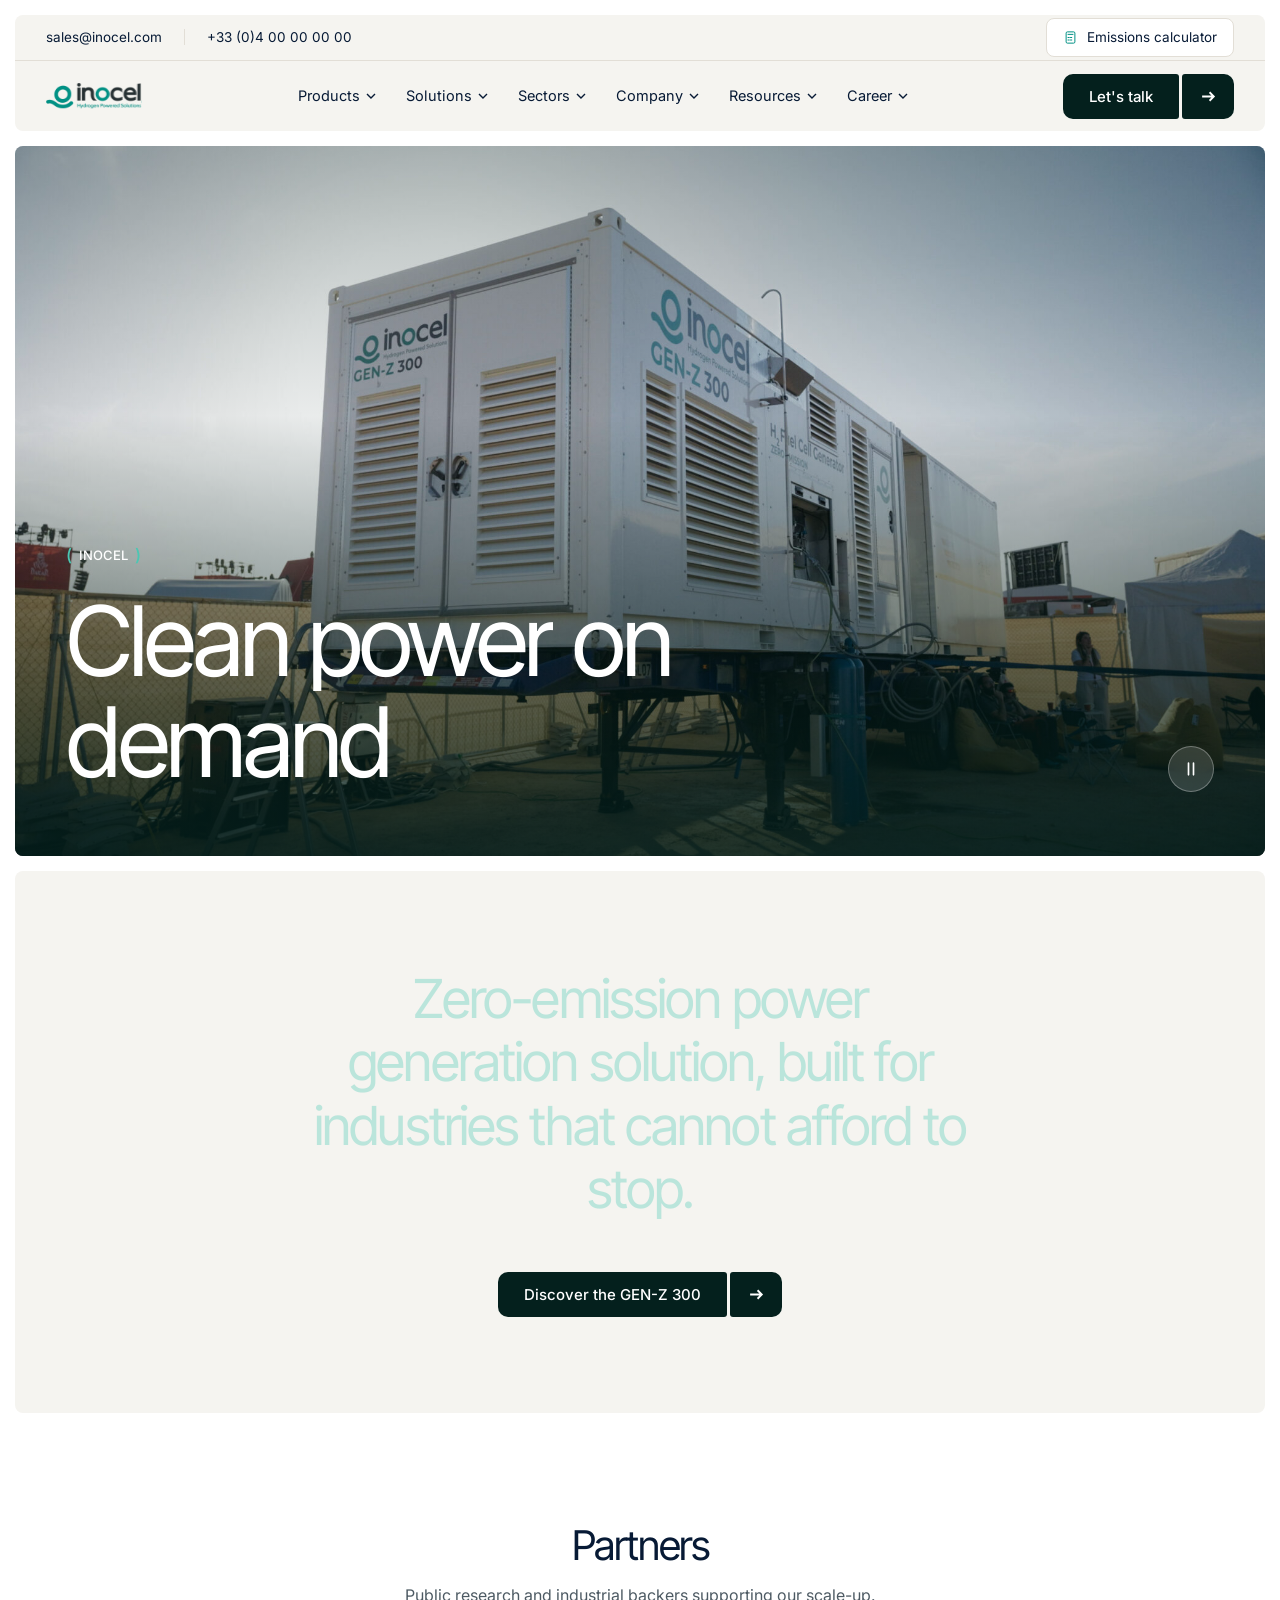
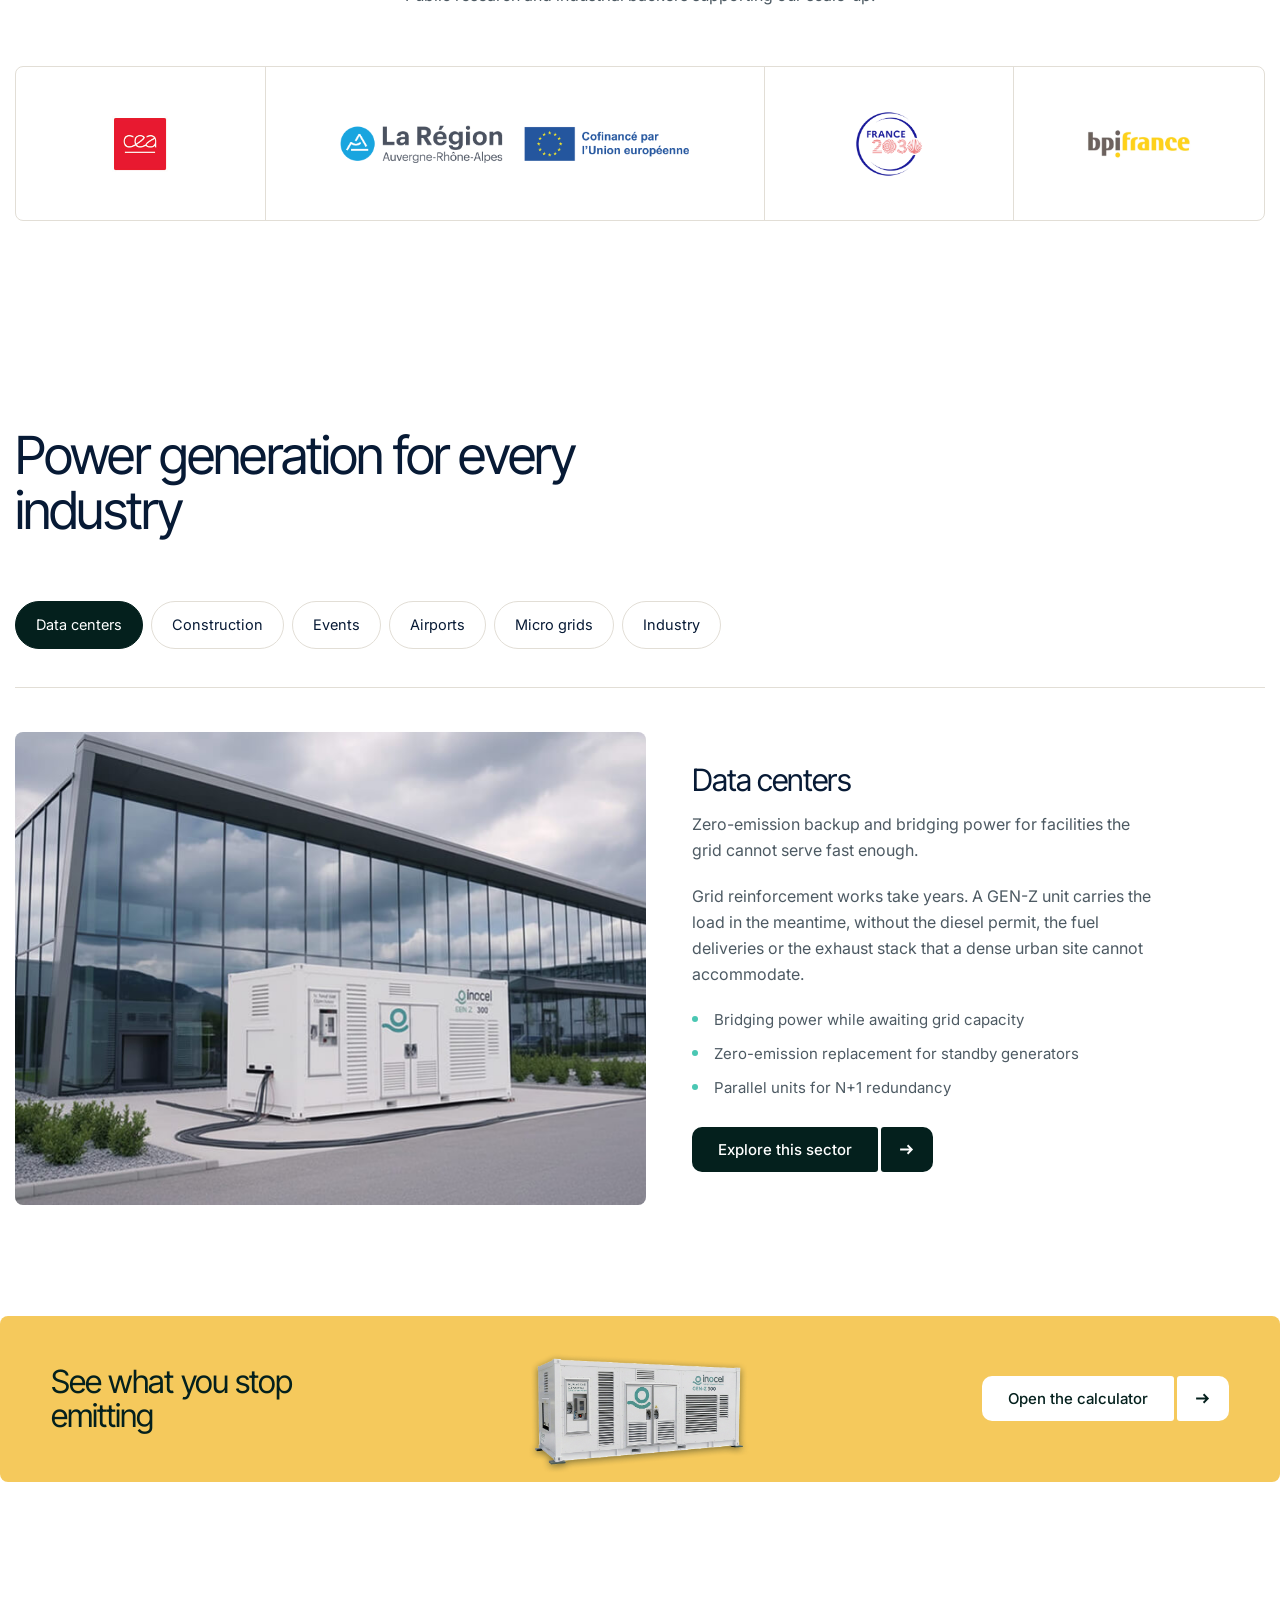
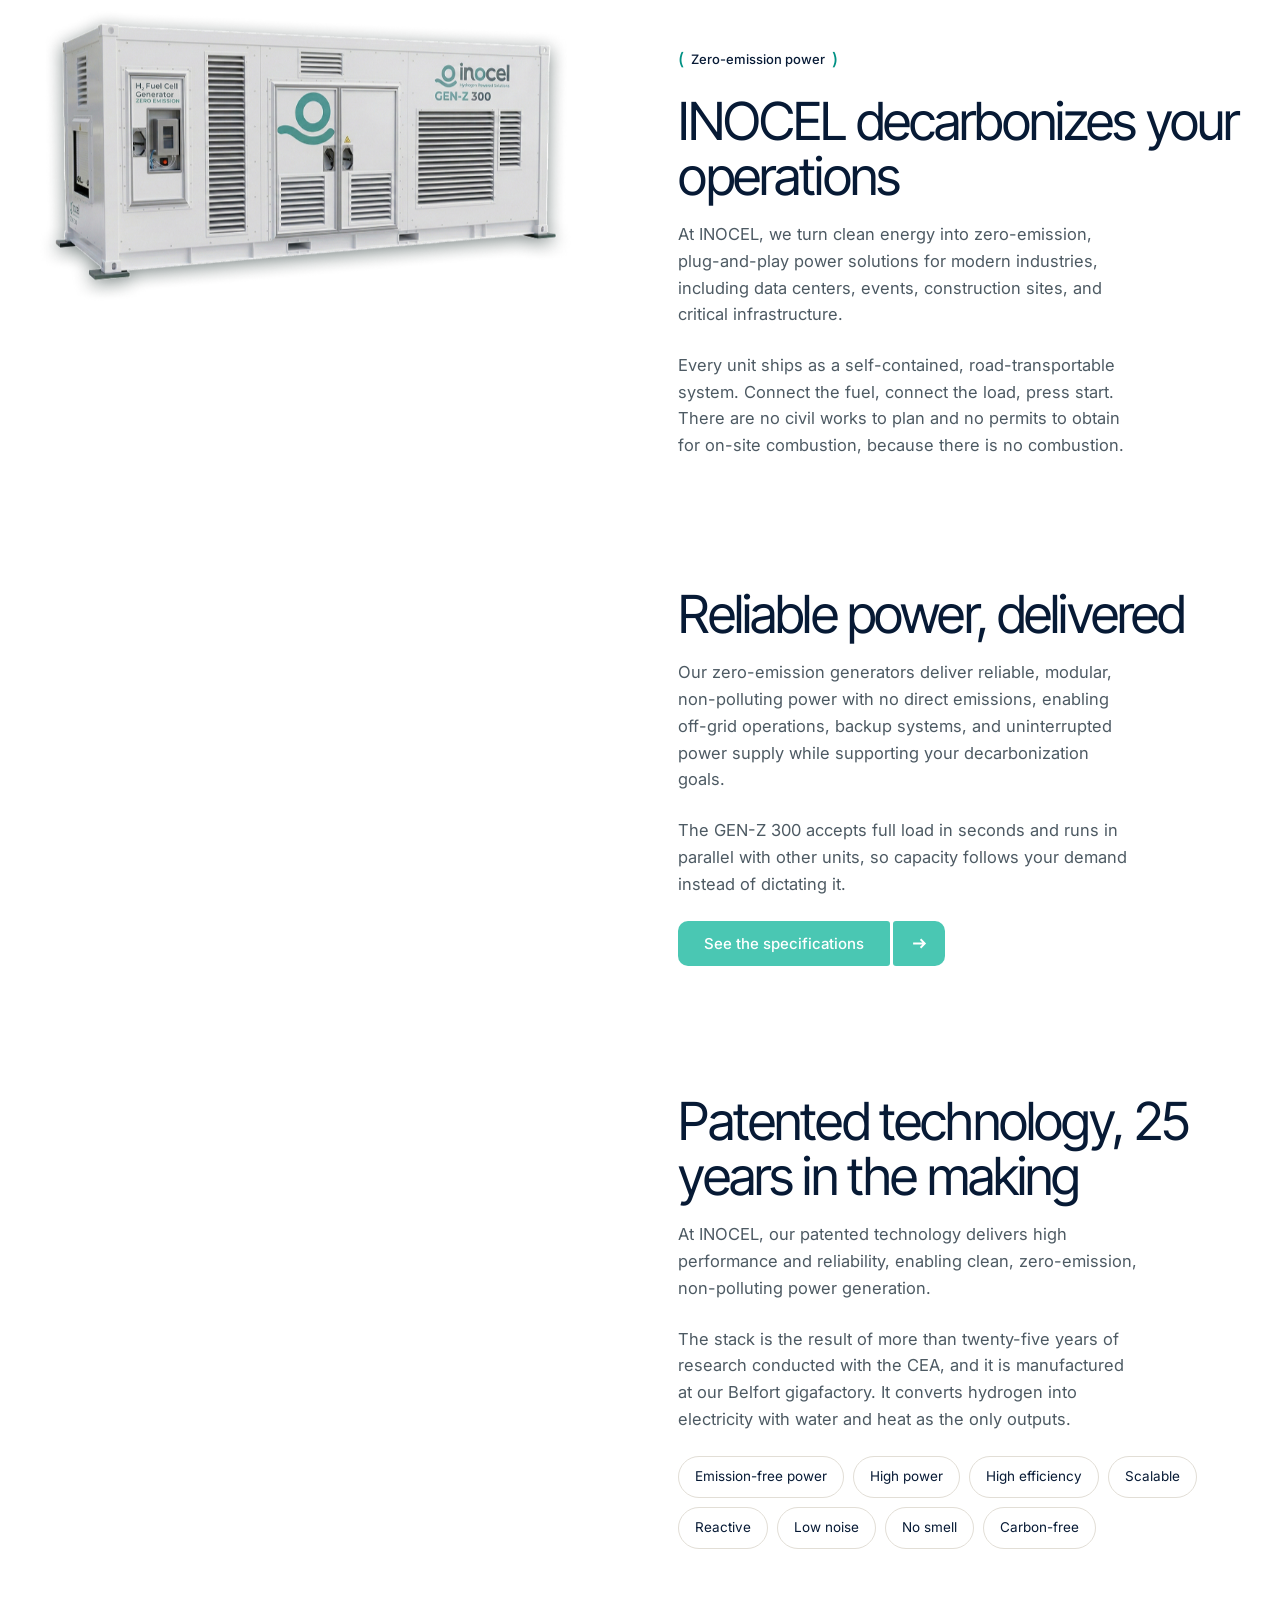
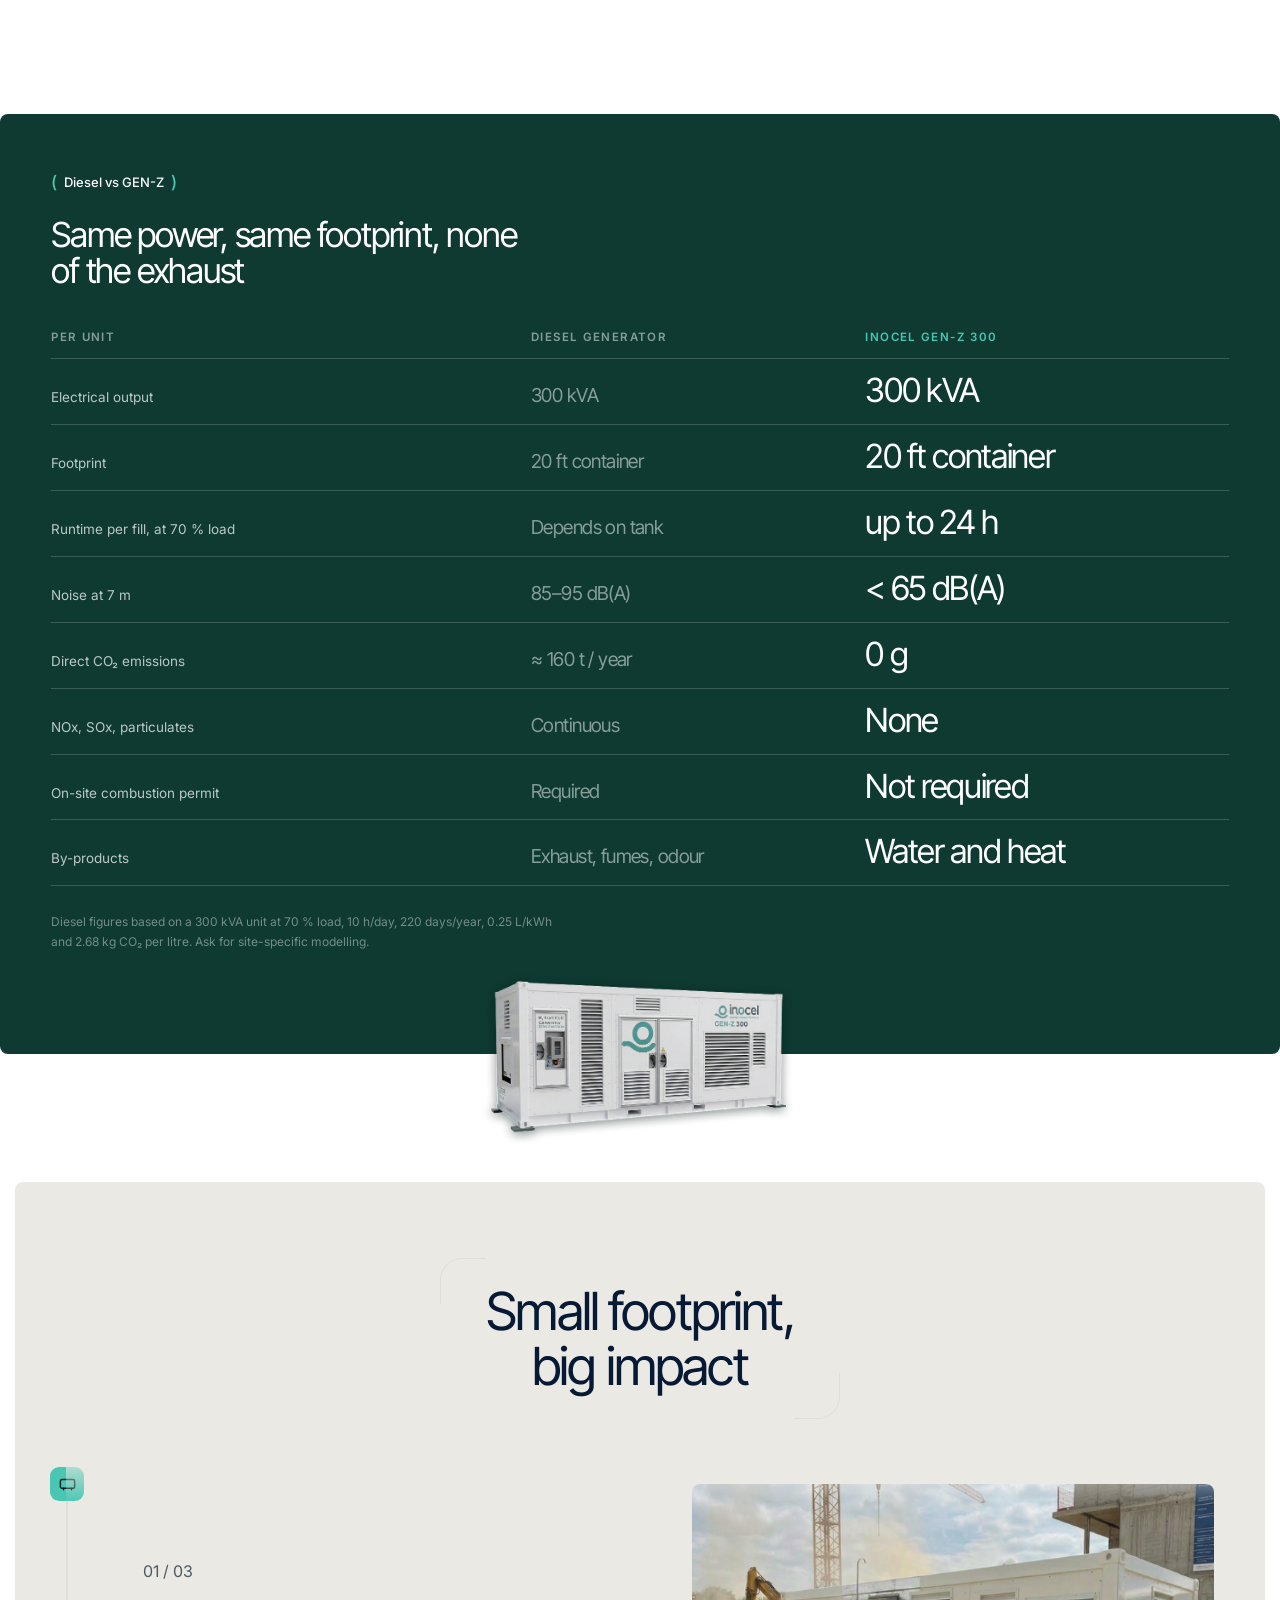
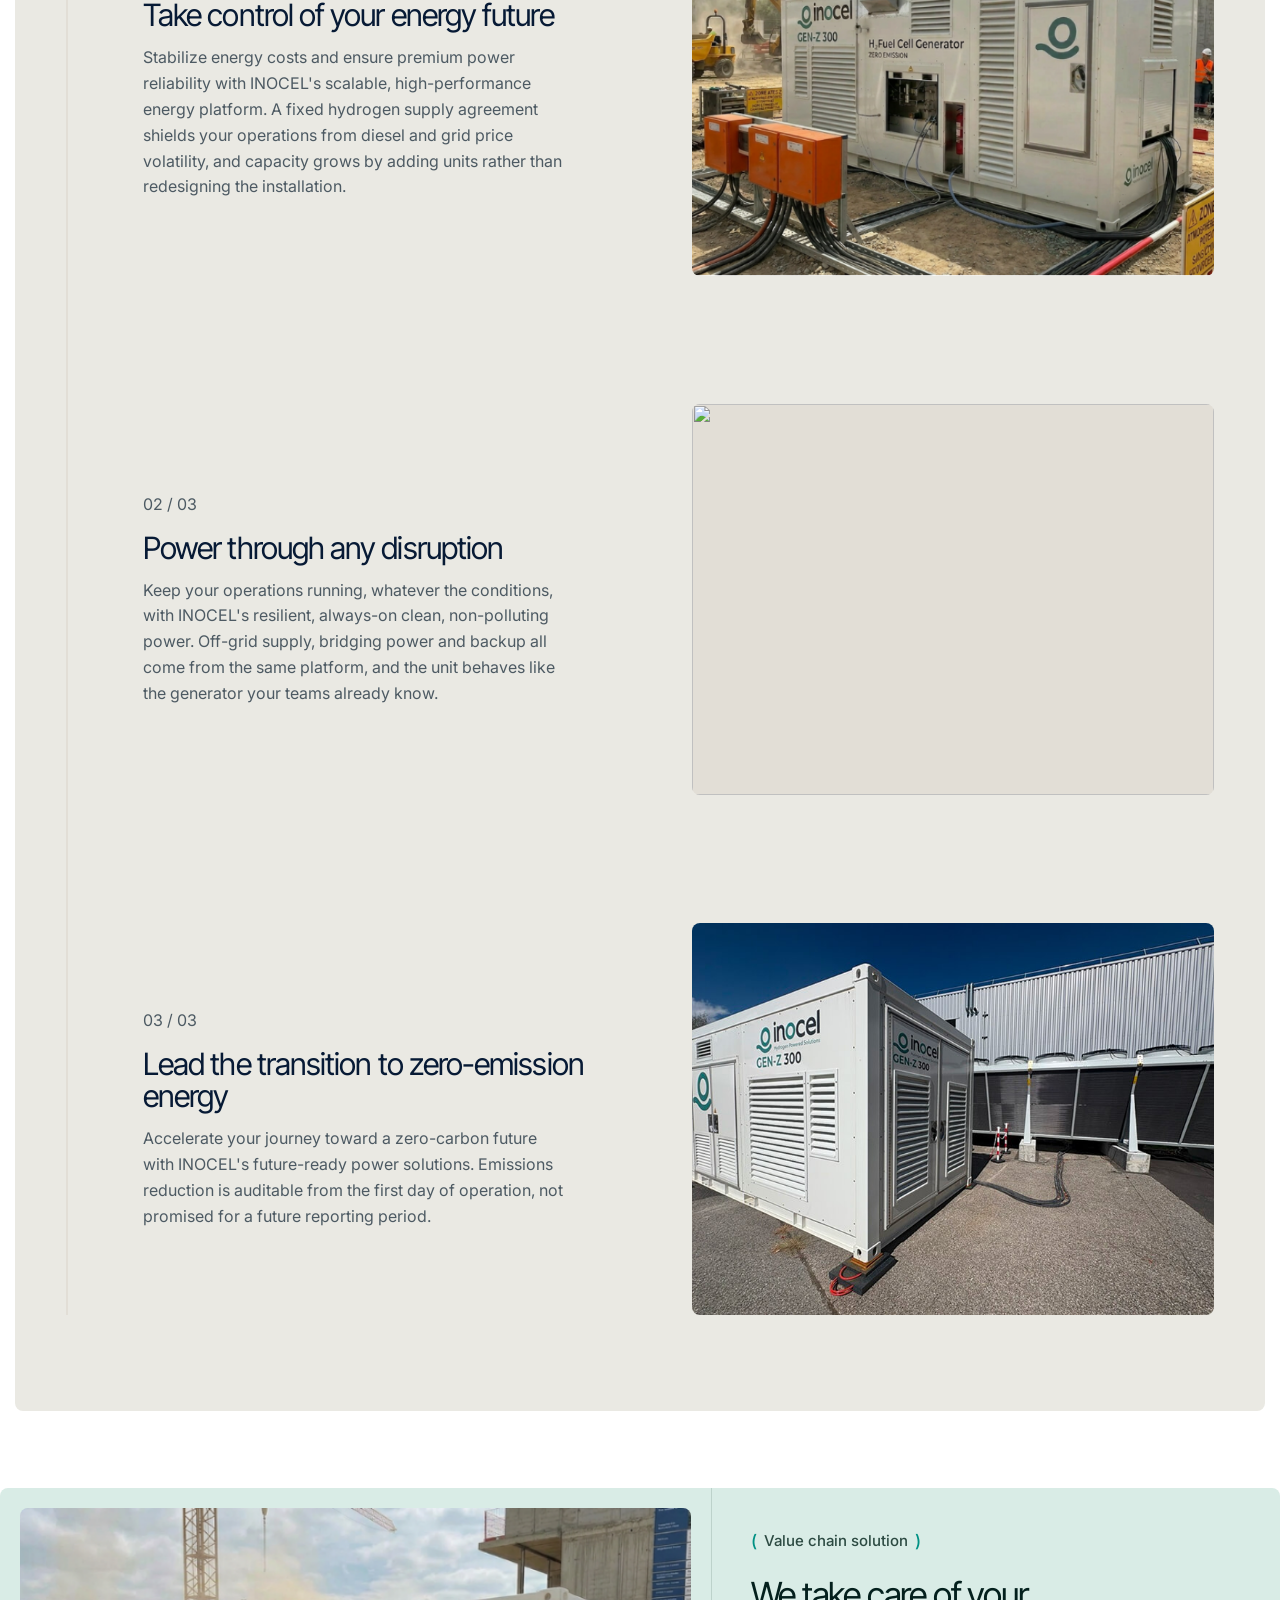
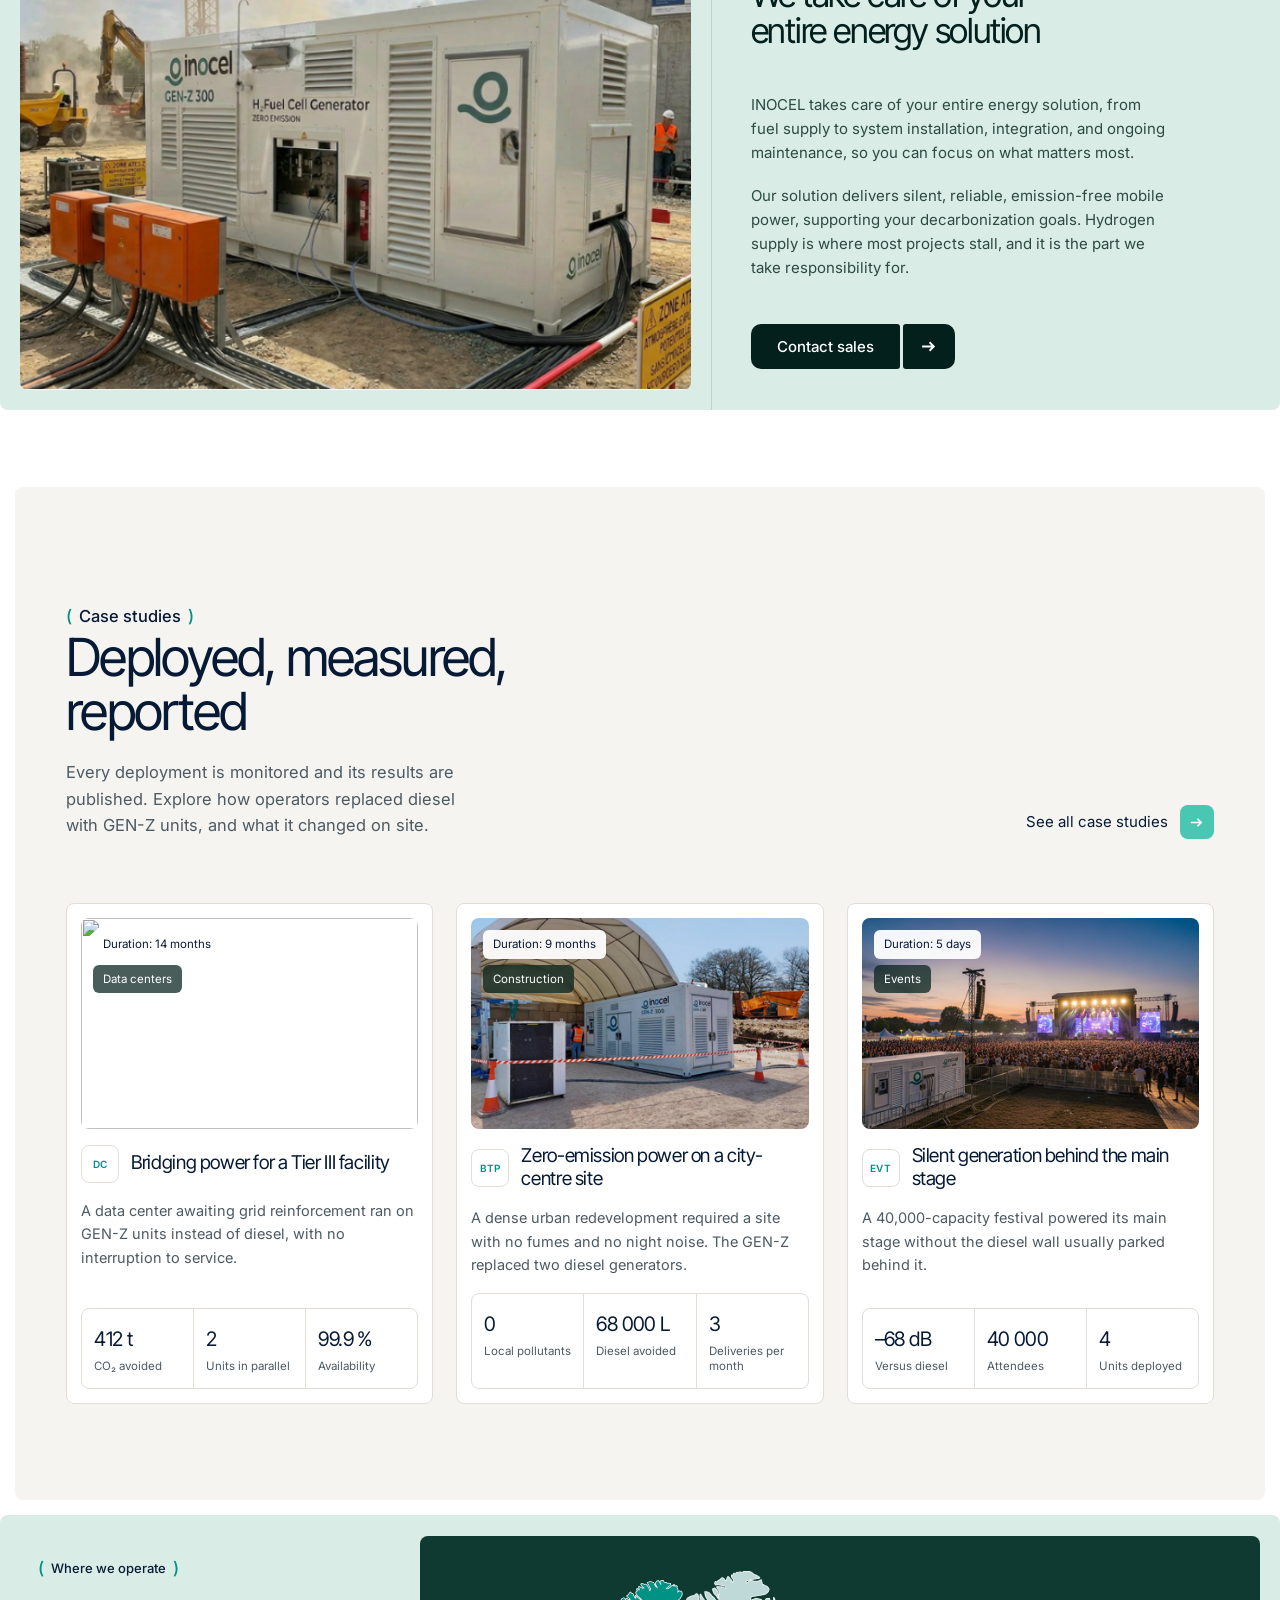
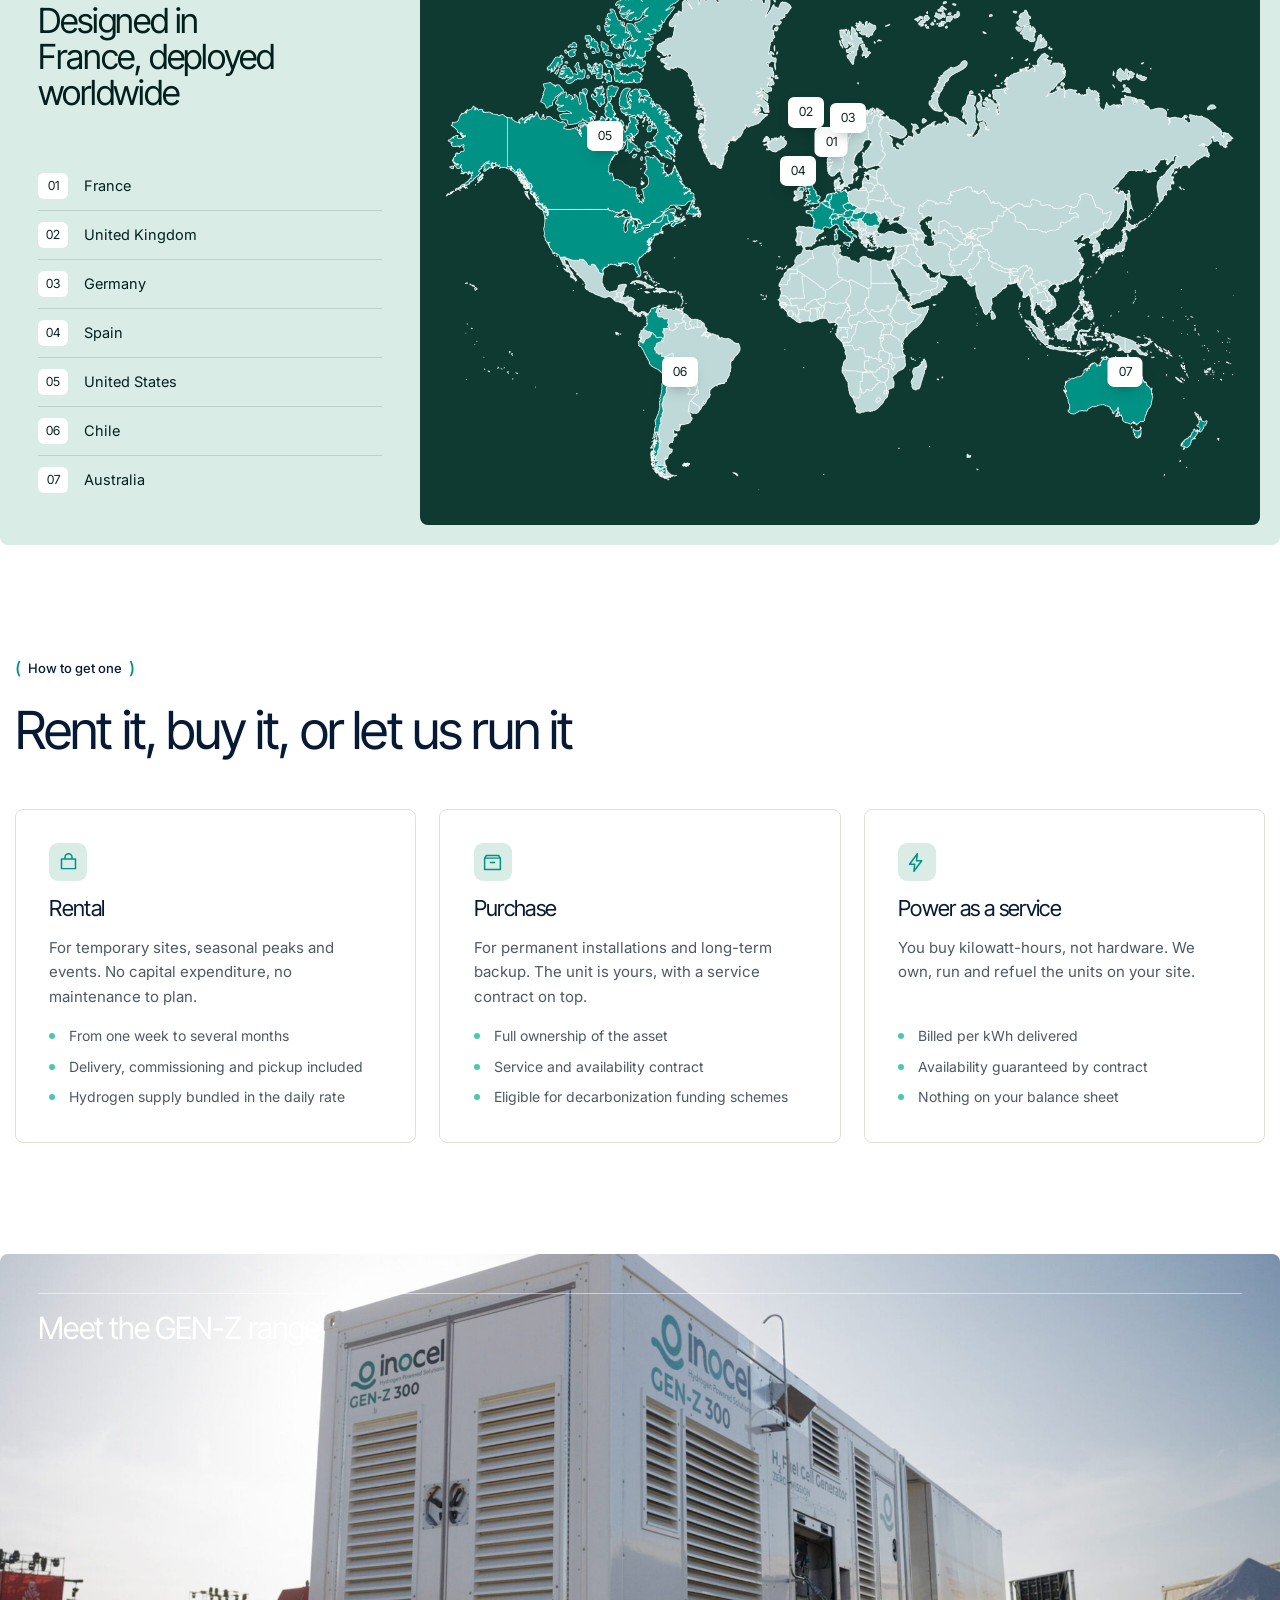
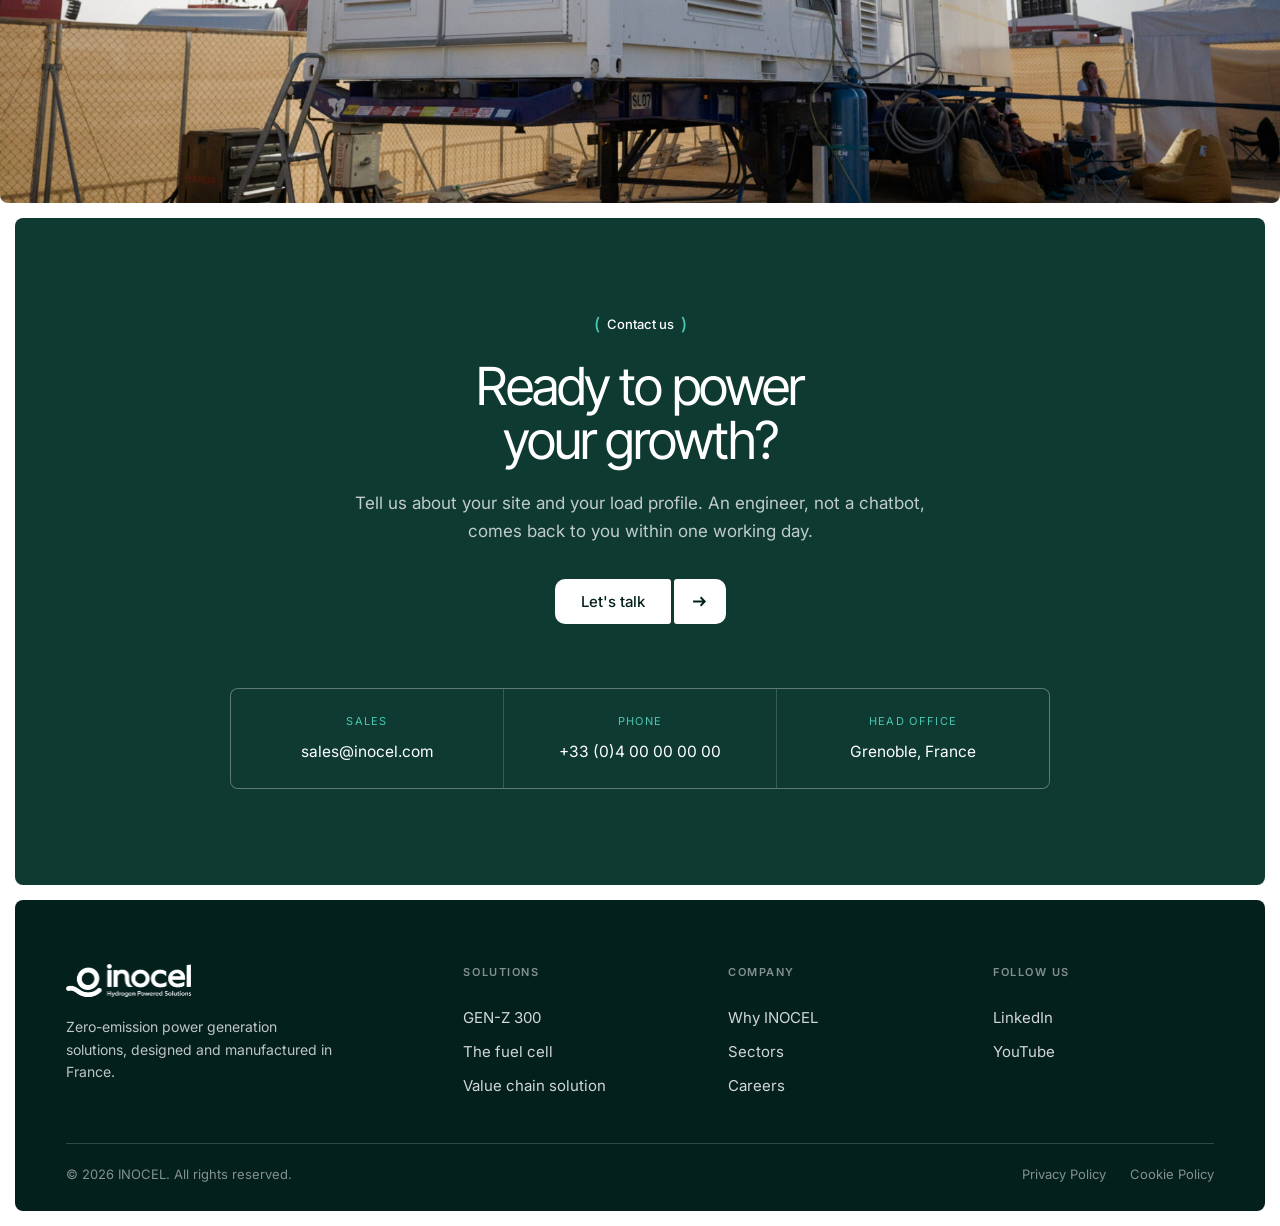
==== commit dc304047: "Ne garde que la version courante de la maquette La V3 devient la seule version maintenue et remonte " ====
--- a/index.html
+++ b/index.html
@@ -7,517 +7,879 @@
 <meta name="description" content="INOCEL designs and manufactures zero-emission hydrogen generators. Reliable, silent, plug-and-play power for data centers, construction, events, airports and critical infrastructure.">
 <link rel="preconnect" href="https://fonts.googleapis.com">
 <link rel="preconnect" href="https://fonts.gstatic.com" crossorigin>
-<link href="https://fonts.googleapis.com/css2?family=Inter:wght@400;500;600&family=Inter+Tight:wght@300;400;500&display=swap" rel="stylesheet">
+<link href="https://fonts.googleapis.com/css2?family=Inter:wght@400;500;600&family=Inter+Tight:wght@400;500&display=swap" rel="stylesheet">
 <link rel="stylesheet" href="style.css">
 <script>document.documentElement.classList.add('js')</script>
 </head>
 <body>
 
-<!-- ═══════════════ UTILITY ═══════════════ -->
-<div class="utility">
-  <div class="wrap utility__in">
-    <p class="utility__news">
-      <span class="pulse"></span>
-      <strong>Upcoming event:</strong> Meet INOCEL among the speakers at the HEA Annual Conference 2026 on 9 July 2026 at IET Savoy Place, London.
-      <a href="#">Read more</a>
-    </p>
-    <div class="utility__contact">
+<!-- ═══════════════ MÉGA-MENU ═══════════════ -->
+<header class="nav" id="nav">
+  <!-- ligne 1 : coordonnées + accès direct au calculateur, se replie au scroll -->
+  <div class="nav__row nav__row--top">
+    <div class="nav__contact">
       <a href="mailto:sales@inocel.com">sales@inocel.com</a>
       <span class="sep"></span>
-      <a href="tel:+33000000000">+33 (0)4 00 00 00 00</a>
-    </div>
-  </div>
-</div>
-
-<!-- ═══════════════ HEADER ═══════════════ -->
-<header class="header" id="header">
-  <div class="wrap header__in">
-    <a class="logo" href="#" aria-label="INOCEL, home">
-      <img src="assets/img/logo2.svg" alt="INOCEL, Hydrogen Powered Solutions" width="119" height="32">
+      <a href="tel:+33400000000">+33 (0)4 00 00 00 00</a>
+    </div>
+    <a class="nav__calc" href="calculator.html">
+      <svg viewBox="0 0 24 24" aria-hidden="true"><rect x="5" y="3" width="14" height="18" rx="2" fill="none" stroke="currentColor" stroke-width="1.6"/><path d="M8 7h8M8 12h2M12 12h2M8 16h2M12 16h2" stroke="currentColor" stroke-width="1.6" stroke-linecap="round"/></svg>
+      Emissions calculator
     </a>
-
-    <nav class="nav" aria-label="Main">
-      <ul class="nav__list">
-        <li class="nav__item has-mega">
-          <button class="nav__link" aria-expanded="false">Solutions <svg class="chev" viewBox="0 0 10 6"><path d="M1 1l4 4 4-4" fill="none" stroke="currentColor" stroke-width="1.4"/></svg></button>
-          <div class="mega">
-            <div class="wrap mega__in">
-              <div class="mega__col">
-                <p class="mega__label">Products</p>
-                <a class="mega__link" href="#products"><strong>GEN-Z 300</strong><span>300 kVA containerized generator</span></a>
-                <a class="mega__link" href="#products"><strong>GEN-Z 100</strong><span>100 kVA mobile unit, park &amp; play</span></a>
-                <a class="mega__link" href="#products"><strong>Custom systems</strong><span>Multi-MW, engineered to spec</span></a>
-              </div>
-              <div class="mega__col">
-                <p class="mega__label">Services</p>
-                <a class="mega__link" href="#value-chain"><strong>Value chain solution</strong><span>Fuel, installation, maintenance</span></a>
-                <a class="mega__link" href="#calculator"><strong>Emissions assessment</strong><span>Model your savings first</span></a>
-                <a class="mega__link" href="#contact"><strong>Rental &amp; purchase</strong><span>Flexible commercial models</span></a>
-              </div>
-              <div class="mega__feature">
-                <span class="pill">Featured</span>
-                <p>Not sure which unit fits your load profile?</p>
-                <a class="btn btn--teal btn--sm" href="#calculator">Size my installation</a>
-              </div>
-            </div>
-          </div>
-        </li>
-
-        <li class="nav__item has-mega">
-          <button class="nav__link" aria-expanded="false">Sectors <svg class="chev" viewBox="0 0 10 6"><path d="M1 1l4 4 4-4" fill="none" stroke="currentColor" stroke-width="1.4"/></svg></button>
-          <div class="mega">
-            <div class="wrap mega__in">
-              <div class="mega__col">
-                <p class="mega__label">By industry</p>
-                <a class="mega__link" href="#sectors"><strong>Data centers</strong><span>Backup &amp; bridging power</span></a>
-                <a class="mega__link" href="#sectors"><strong>Construction</strong><span>Off-grid site power</span></a>
-                <a class="mega__link" href="#sectors"><strong>Events</strong><span>Silent, fume-free power</span></a>
-              </div>
-              <div class="mega__col">
-                <p class="mega__label">&nbsp;</p>
-                <a class="mega__link" href="#sectors"><strong>Airports</strong><span>Ground support &amp; apron</span></a>
-                <a class="mega__link" href="#sectors"><strong>Micro grids</strong><span>Renewable firming</span></a>
-                <a class="mega__link" href="#sectors"><strong>Industry</strong><span>Process &amp; peak shaving</span></a>
-              </div>
-              <div class="mega__feature">
-                <span class="pill">Case study</span>
-                <p>How a Tier III data centre replaced diesel back-up.</p>
-                <a class="btn btn--teal btn--sm" href="#cases">Read the case study</a>
-              </div>
-            </div>
-          </div>
-        </li>
-
-        <li class="nav__item"><a class="nav__link" href="#technology">Technology</a></li>
-        <li class="nav__item"><a class="nav__link" href="#cases">Case studies</a></li>
-        <li class="nav__item"><a class="nav__link" href="#news">News</a></li>
-        <li class="nav__item"><a class="nav__link" href="#">About</a></li>
+  </div>
+
+  <!-- ligne 2 : logo, méga-menu pleine largeur, contact -->
+  <div class="nav__row nav__row--main">
+    <a class="nav__brand" href="#" aria-label="INOCEL">
+      <img src="assets/img/logo2.svg" alt="INOCEL" width="96" height="26">
+    </a>
+
+    <div class="nav__items">
+      <div class="nav__item">
+        <button class="nav__link" aria-expanded="false">
+          Products <svg viewBox="0 0 10 6"><path d="M1 1l4 4 4-4" fill="none" stroke="currentColor" stroke-width="1.4"/></svg>
+        </button>
+        <div class="mega">
+          <div class="mega__in">
+          <div class="mega__col">
+            <a class="mega__head" href="#product">Hydrogen generators <svg viewBox="0 0 16 16"><path d="M2 8h11M9 4l4 4-4 4" fill="none" stroke="currentColor" stroke-width="1.8"/></svg></a>
+            <div class="mega__list">
+              <a class="mega__row" href="#product"><span class="mega__ico"><svg viewBox="0 0 24 24"><rect x="3" y="7" width="18" height="11" rx="2" fill="none" stroke="currentColor" stroke-width="1.6"/><path d="M7 18v2M17 18v2" stroke="currentColor" stroke-width="1.6" stroke-linecap="round"/></svg></span><strong>GEN-Z 300</strong><svg class="chev" viewBox="0 0 16 16"><path d="M6 3l5 5-5 5" fill="none" stroke="currentColor" stroke-width="1.7"/></svg></a>
+              <a class="mega__row" href="#technology"><span class="mega__ico"><svg viewBox="0 0 24 24"><rect x="4" y="5" width="16" height="14" rx="2" fill="none" stroke="currentColor" stroke-width="1.6"/><path d="M9 5v14M15 5v14" stroke="currentColor" stroke-width="1.6"/></svg></span><strong>The fuel cell</strong><svg class="chev" viewBox="0 0 16 16"><path d="M6 3l5 5-5 5" fill="none" stroke="currentColor" stroke-width="1.7"/></svg></a>
+              <a class="mega__row" href="#figures"><span class="mega__ico"><svg viewBox="0 0 24 24"><path d="M6 4h12v16H6z" fill="none" stroke="currentColor" stroke-width="1.6"/><path d="M9 9h6M9 13h6M9 17h3" stroke="currentColor" stroke-width="1.6" stroke-linecap="round"/></svg></span><strong>Specifications</strong><svg class="chev" viewBox="0 0 16 16"><path d="M6 3l5 5-5 5" fill="none" stroke="currentColor" stroke-width="1.7"/></svg></a>
+            </div>
+          </div>
+          <div class="mega__col">
+            <a class="mega__head" href="#">Zero-emission fuels <svg viewBox="0 0 16 16"><path d="M2 8h11M9 4l4 4-4 4" fill="none" stroke="currentColor" stroke-width="1.8"/></svg></a>
+            <div class="mega__list">
+              <a class="mega__row" href="#"><span class="mega__ico"><svg viewBox="0 0 24 24"><path d="M12 3s5 5.5 5 9a5 5 0 0 1-10 0c0-3.5 5-9 5-9z" fill="none" stroke="currentColor" stroke-width="1.6" stroke-linejoin="round"/></svg></span><strong>Low-carbon hydrogen supply</strong><svg class="chev" viewBox="0 0 16 16"><path d="M6 3l5 5-5 5" fill="none" stroke="currentColor" stroke-width="1.7"/></svg></a>
+              <a class="mega__row" href="#"><span class="mega__ico"><svg viewBox="0 0 24 24"><path d="M12 21V9M12 9C12 6 9 4 6 4c0 3 3 5 6 5zM12 12c0-3 3-5 6-5 0 3-3 5-6 5z" fill="none" stroke="currentColor" stroke-width="1.6" stroke-linejoin="round"/></svg></span><strong>Hydrogen generation</strong><svg class="chev" viewBox="0 0 16 16"><path d="M6 3l5 5-5 5" fill="none" stroke="currentColor" stroke-width="1.7"/></svg></a>
+              <a class="mega__row" href="#"><span class="mega__ico"><svg viewBox="0 0 24 24"><path d="M15 4a5 5 0 0 0-4.6 7l-6 6 2.6 2.6 6-6A5 5 0 1 0 15 4z" fill="none" stroke="currentColor" stroke-width="1.6" stroke-linejoin="round"/></svg></span><strong>Refuelling &amp; storage</strong><svg class="chev" viewBox="0 0 16 16"><path d="M6 3l5 5-5 5" fill="none" stroke="currentColor" stroke-width="1.7"/></svg></a>
+            </div>
+          </div>
+          <div class="mega__col mega__feat">
+            <div class="mega__feat-media">
+              <img src="assets/img/inocel-genz-generator-construction-site.png" alt="">
+              <span>Case study</span>
+            </div>
+            <div>
+              <p class="mega__feat-date">July 2026</p>
+              <h4>A Tier III data center replaced its diesel back-up with GEN-Z units</h4>
+              <p>412 tonnes of CO₂ avoided over fourteen months, with no interruption to service during the grid reinforcement works.</p>
+              <a href="#cases">Read the case study</a>
+            </div>
+          </div>
+          </div>
+      <div class="mega__cta">
+        <div class="mega__cta-in">
+          <p><svg viewBox="0 0 24 24"><path d="M4 20c0-8 6-14 16-14 0 10-6 14-16 14zM4 20l7-7" fill="none" stroke="currentColor" stroke-width="1.6" stroke-linecap="round"/></svg>Interested in seeing how hydrogen power can transform your operations?</p>
+          <a href="#">Calculate your emissions<span><svg viewBox="0 0 16 16"><path d="M2 8h11M9 4l4 4-4 4" fill="none" stroke="currentColor" stroke-width="1.8"/></svg></span></a>
+        </div>
+      </div>
+        </div>
+      </div>
+      <div class="nav__item">
+        <button class="nav__link" aria-expanded="false">
+          Solutions <svg viewBox="0 0 10 6"><path d="M1 1l4 4 4-4" fill="none" stroke="currentColor" stroke-width="1.4"/></svg>
+        </button>
+        <div class="mega">
+          <div class="mega__in">
+          <div class="mega__col">
+            <a class="mega__head" href="#valuechain">Services <svg viewBox="0 0 16 16"><path d="M2 8h11M9 4l4 4-4 4" fill="none" stroke="currentColor" stroke-width="1.8"/></svg></a>
+            <div class="mega__list">
+              <a class="mega__row" href="#valuechain"><span class="mega__ico"><svg viewBox="0 0 24 24"><path d="M15 4a5 5 0 0 0-4.6 7l-6 6 2.6 2.6 6-6A5 5 0 1 0 15 4z" fill="none" stroke="currentColor" stroke-width="1.6" stroke-linejoin="round"/></svg></span><strong>Value chain solution</strong><svg class="chev" viewBox="0 0 16 16"><path d="M6 3l5 5-5 5" fill="none" stroke="currentColor" stroke-width="1.7"/></svg></a>
+              <a class="mega__row" href="calculator.html"><span class="mega__ico"><svg viewBox="0 0 24 24"><rect x="5" y="3" width="14" height="18" rx="2" fill="none" stroke="currentColor" stroke-width="1.6"/><path d="M8 7h8M8 12h2M12 12h2M8 16h2M12 16h2" stroke="currentColor" stroke-width="1.6" stroke-linecap="round"/></svg></span><strong>Emissions calculator</strong><svg class="chev" viewBox="0 0 16 16"><path d="M6 3l5 5-5 5" fill="none" stroke="currentColor" stroke-width="1.7"/></svg></a>
+              <a class="mega__row" href="#contact"><span class="mega__ico"><svg viewBox="0 0 24 24"><path d="M6 3h8l4 4v14H6z" fill="none" stroke="currentColor" stroke-width="1.6" stroke-linejoin="round"/><path d="M14 3v4h4M9 12h6M9 16h6" stroke="currentColor" stroke-width="1.6" stroke-linecap="round"/></svg></span><strong>Rental &amp; purchase</strong><svg class="chev" viewBox="0 0 16 16"><path d="M6 3l5 5-5 5" fill="none" stroke="currentColor" stroke-width="1.7"/></svg></a>
+            </div>
+          </div>
+          <div class="mega__col">
+            <a class="mega__head" href="#">By need <svg viewBox="0 0 16 16"><path d="M2 8h11M9 4l4 4-4 4" fill="none" stroke="currentColor" stroke-width="1.8"/></svg></a>
+            <div class="mega__list">
+              <a class="mega__row" href="#"><span class="mega__ico"><svg viewBox="0 0 24 24"><rect x="3" y="4" width="18" height="7" rx="1.5" fill="none" stroke="currentColor" stroke-width="1.6"/><rect x="3" y="13" width="18" height="7" rx="1.5" fill="none" stroke="currentColor" stroke-width="1.6"/><path d="M7 7.5h.01M7 16.5h.01" stroke="currentColor" stroke-width="2" stroke-linecap="round"/></svg></span><strong>Backup &amp; bridging power</strong><svg class="chev" viewBox="0 0 16 16"><path d="M6 3l5 5-5 5" fill="none" stroke="currentColor" stroke-width="1.7"/></svg></a>
+              <a class="mega__row" href="#"><span class="mega__ico"><svg viewBox="0 0 24 24"><path d="M4 20V8l8-4 8 4v12" fill="none" stroke="currentColor" stroke-width="1.6" stroke-linejoin="round"/><path d="M8 20v-6h8v6" fill="none" stroke="currentColor" stroke-width="1.6"/></svg></span><strong>Off-grid operations</strong><svg class="chev" viewBox="0 0 16 16"><path d="M6 3l5 5-5 5" fill="none" stroke="currentColor" stroke-width="1.7"/></svg></a>
+              <a class="mega__row" href="#"><span class="mega__ico"><svg viewBox="0 0 24 24"><path d="M3 20V10l6 4V10l6 4V6h6v14z" fill="none" stroke="currentColor" stroke-width="1.6" stroke-linejoin="round"/></svg></span><strong>Peak shaving</strong><svg class="chev" viewBox="0 0 16 16"><path d="M6 3l5 5-5 5" fill="none" stroke="currentColor" stroke-width="1.7"/></svg></a>
+            </div>
+          </div>
+          <div class="mega__col mega__feat">
+            <div class="mega__feat-media">
+              <img src="assets/img/inocel-genz-generator-construction-site.png" alt="">
+              <span>Case study</span>
+            </div>
+            <div>
+              <p class="mega__feat-date">July 2026</p>
+              <h4>A Tier III data center replaced its diesel back-up with GEN-Z units</h4>
+              <p>412 tonnes of CO₂ avoided over fourteen months, with no interruption to service during the grid reinforcement works.</p>
+              <a href="#cases">Read the case study</a>
+            </div>
+          </div>
+          </div>
+      <div class="mega__cta">
+        <div class="mega__cta-in">
+          <p><svg viewBox="0 0 24 24"><path d="M4 20c0-8 6-14 16-14 0 10-6 14-16 14zM4 20l7-7" fill="none" stroke="currentColor" stroke-width="1.6" stroke-linecap="round"/></svg>Interested in seeing how hydrogen power can transform your operations?</p>
+          <a href="#">Calculate your emissions<span><svg viewBox="0 0 16 16"><path d="M2 8h11M9 4l4 4-4 4" fill="none" stroke="currentColor" stroke-width="1.8"/></svg></span></a>
+        </div>
+      </div>
+        </div>
+      </div>
+      <div class="nav__item">
+        <button class="nav__link" aria-expanded="false">
+          Sectors <svg viewBox="0 0 10 6"><path d="M1 1l4 4 4-4" fill="none" stroke="currentColor" stroke-width="1.4"/></svg>
+        </button>
+        <div class="mega">
+          <div class="mega__in">
+          <div class="mega__col">
+            <a class="mega__head" href="#sectors">By industry <svg viewBox="0 0 16 16"><path d="M2 8h11M9 4l4 4-4 4" fill="none" stroke="currentColor" stroke-width="1.8"/></svg></a>
+            <div class="mega__list">
+              <a class="mega__row" href="sector-data-centers.html"><span class="mega__ico"><svg viewBox="0 0 24 24"><rect x="3" y="4" width="18" height="7" rx="1.5" fill="none" stroke="currentColor" stroke-width="1.6"/><rect x="3" y="13" width="18" height="7" rx="1.5" fill="none" stroke="currentColor" stroke-width="1.6"/><path d="M7 7.5h.01M7 16.5h.01" stroke="currentColor" stroke-width="2" stroke-linecap="round"/></svg></span><strong>Data centers</strong><svg class="chev" viewBox="0 0 16 16"><path d="M6 3l5 5-5 5" fill="none" stroke="currentColor" stroke-width="1.7"/></svg></a>
+              <a class="mega__row" href="#sectors"><span class="mega__ico"><svg viewBox="0 0 24 24"><path d="M5 20V6l9 3M5 6h13v4M9 20h8M12 10v10" fill="none" stroke="currentColor" stroke-width="1.6" stroke-linejoin="round"/></svg></span><strong>Construction</strong><svg class="chev" viewBox="0 0 16 16"><path d="M6 3l5 5-5 5" fill="none" stroke="currentColor" stroke-width="1.7"/></svg></a>
+              <a class="mega__row" href="#sectors"><span class="mega__ico"><svg viewBox="0 0 24 24"><path d="M4 19V9l8-5 8 5v10" fill="none" stroke="currentColor" stroke-width="1.6" stroke-linejoin="round"/><path d="M9 19v-5h6v5" fill="none" stroke="currentColor" stroke-width="1.6"/></svg></span><strong>Events</strong><svg class="chev" viewBox="0 0 16 16"><path d="M6 3l5 5-5 5" fill="none" stroke="currentColor" stroke-width="1.7"/></svg></a>
+            </div>
+          </div>
+          <div class="mega__col">
+            <a class="mega__head" href="#">&nbsp; <svg viewBox="0 0 16 16"><path d="M2 8h11M9 4l4 4-4 4" fill="none" stroke="currentColor" stroke-width="1.8"/></svg></a>
+            <div class="mega__list">
+              <a class="mega__row" href="#sectors"><span class="mega__ico"><svg viewBox="0 0 24 24"><path d="M3 13l18-7-5 14-3-6z" fill="none" stroke="currentColor" stroke-width="1.6" stroke-linejoin="round"/></svg></span><strong>Airports</strong><svg class="chev" viewBox="0 0 16 16"><path d="M6 3l5 5-5 5" fill="none" stroke="currentColor" stroke-width="1.7"/></svg></a>
+              <a class="mega__row" href="#sectors"><span class="mega__ico"><svg viewBox="0 0 24 24"><path d="M4 20V8l8-4 8 4v12" fill="none" stroke="currentColor" stroke-width="1.6" stroke-linejoin="round"/><path d="M8 20v-6h8v6" fill="none" stroke="currentColor" stroke-width="1.6"/></svg></span><strong>Micro grids</strong><svg class="chev" viewBox="0 0 16 16"><path d="M6 3l5 5-5 5" fill="none" stroke="currentColor" stroke-width="1.7"/></svg></a>
+              <a class="mega__row" href="#sectors"><span class="mega__ico"><svg viewBox="0 0 24 24"><path d="M3 20V10l6 4V10l6 4V6h6v14z" fill="none" stroke="currentColor" stroke-width="1.6" stroke-linejoin="round"/></svg></span><strong>Industry</strong><svg class="chev" viewBox="0 0 16 16"><path d="M6 3l5 5-5 5" fill="none" stroke="currentColor" stroke-width="1.7"/></svg></a>
+            </div>
+          </div>
+          <div class="mega__col mega__feat">
+            <div class="mega__feat-media">
+              <img src="assets/img/inocel-genz-generator-construction-site.png" alt="">
+              <span>Case study</span>
+            </div>
+            <div>
+              <p class="mega__feat-date">July 2026</p>
+              <h4>A Tier III data center replaced its diesel back-up with GEN-Z units</h4>
+              <p>412 tonnes of CO₂ avoided over fourteen months, with no interruption to service during the grid reinforcement works.</p>
+              <a href="#cases">Read the case study</a>
+            </div>
+          </div>
+          </div>
+      <div class="mega__cta">
+        <div class="mega__cta-in">
+          <p><svg viewBox="0 0 24 24"><path d="M4 20c0-8 6-14 16-14 0 10-6 14-16 14zM4 20l7-7" fill="none" stroke="currentColor" stroke-width="1.6" stroke-linecap="round"/></svg>Not sure which configuration fits your load profile?</p>
+          <a href="#contact">Let's talk<span><svg viewBox="0 0 16 16"><path d="M2 8h11M9 4l4 4-4 4" fill="none" stroke="currentColor" stroke-width="1.8"/></svg></span></a>
+        </div>
+      </div>
+        </div>
+      </div>
+      <div class="nav__item">
+        <button class="nav__link" aria-expanded="false">
+          Company <svg viewBox="0 0 10 6"><path d="M1 1l4 4 4-4" fill="none" stroke="currentColor" stroke-width="1.4"/></svg>
+        </button>
+        <div class="mega">
+          <div class="mega__in">
+          <div class="mega__col">
+            <a class="mega__head" href="#statement">About INOCEL <svg viewBox="0 0 16 16"><path d="M2 8h11M9 4l4 4-4 4" fill="none" stroke="currentColor" stroke-width="1.8"/></svg></a>
+            <div class="mega__list">
+              <a class="mega__row" href="#statement"><span class="mega__ico"><svg viewBox="0 0 24 24"><circle cx="9" cy="8" r="3" fill="none" stroke="currentColor" stroke-width="1.6"/><path d="M3 20a6 6 0 0 1 12 0M16 11a3 3 0 1 0 0-6M17 20a5.5 5.5 0 0 0-2-4" fill="none" stroke="currentColor" stroke-width="1.6" stroke-linecap="round"/></svg></span><strong>Who we are</strong><svg class="chev" viewBox="0 0 16 16"><path d="M6 3l5 5-5 5" fill="none" stroke="currentColor" stroke-width="1.7"/></svg></a>
+              <a class="mega__row" href="#valuechain"><span class="mega__ico"><svg viewBox="0 0 24 24"><path d="M3 20V10l6 4V10l6 4V6h6v14z" fill="none" stroke="currentColor" stroke-width="1.6" stroke-linejoin="round"/></svg></span><strong>Belfort gigafactory</strong><svg class="chev" viewBox="0 0 16 16"><path d="M6 3l5 5-5 5" fill="none" stroke="currentColor" stroke-width="1.7"/></svg></a>
+              <a class="mega__row" href="#"><span class="mega__ico"><svg viewBox="0 0 24 24"><path d="M12 4l2.3 5 5.7.6-4.3 3.8 1.3 5.6L12 16l-5 3 1.3-5.6L4 9.6 9.7 9z" fill="none" stroke="currentColor" stroke-width="1.6" stroke-linejoin="round"/></svg></span><strong>Our commitments</strong><svg class="chev" viewBox="0 0 16 16"><path d="M6 3l5 5-5 5" fill="none" stroke="currentColor" stroke-width="1.7"/></svg></a>
+            </div>
+          </div>
+          <div class="mega__col">
+            <a class="mega__head" href="#map">Where we operate <svg viewBox="0 0 16 16"><path d="M2 8h11M9 4l4 4-4 4" fill="none" stroke="currentColor" stroke-width="1.8"/></svg></a>
+            <div class="mega__list">
+              <a class="mega__row" href="#map"><span class="mega__ico"><svg viewBox="0 0 24 24"><path d="M4 20V8l8-4 8 4v12" fill="none" stroke="currentColor" stroke-width="1.6" stroke-linejoin="round"/><path d="M8 20v-6h8v6" fill="none" stroke="currentColor" stroke-width="1.6"/></svg></span><strong>Coverage map</strong><svg class="chev" viewBox="0 0 16 16"><path d="M6 3l5 5-5 5" fill="none" stroke="currentColor" stroke-width="1.7"/></svg></a>
+              <a class="mega__row" href="#map"><span class="mega__ico"><svg viewBox="0 0 24 24"><path d="M3 13l18-7-5 14-3-6z" fill="none" stroke="currentColor" stroke-width="1.6" stroke-linejoin="round"/></svg></span><strong>International projects</strong><svg class="chev" viewBox="0 0 16 16"><path d="M6 3l5 5-5 5" fill="none" stroke="currentColor" stroke-width="1.7"/></svg></a>
+              <a class="mega__row" href="#"><span class="mega__ico"><svg viewBox="0 0 24 24"><circle cx="9" cy="8" r="3" fill="none" stroke="currentColor" stroke-width="1.6"/><path d="M3 20a6 6 0 0 1 12 0M16 11a3 3 0 1 0 0-6M17 20a5.5 5.5 0 0 0-2-4" fill="none" stroke="currentColor" stroke-width="1.6" stroke-linecap="round"/></svg></span><strong>Partners &amp; investors</strong><svg class="chev" viewBox="0 0 16 16"><path d="M6 3l5 5-5 5" fill="none" stroke="currentColor" stroke-width="1.7"/></svg></a>
+            </div>
+          </div>
+          <div class="mega__col mega__feat">
+            <div class="mega__feat-media">
+              <img src="assets/img/inocel-genz-generator-construction-site.png" alt="">
+              <span>Case study</span>
+            </div>
+            <div>
+              <p class="mega__feat-date">July 2026</p>
+              <h4>A Tier III data center replaced its diesel back-up with GEN-Z units</h4>
+              <p>412 tonnes of CO₂ avoided over fourteen months, with no interruption to service during the grid reinforcement works.</p>
+              <a href="#cases">Read the case study</a>
+            </div>
+          </div>
+          </div>
+      <div class="mega__cta">
+        <div class="mega__cta-in">
+          <p><svg viewBox="0 0 24 24"><path d="M4 20c0-8 6-14 16-14 0 10-6 14-16 14zM4 20l7-7" fill="none" stroke="currentColor" stroke-width="1.6" stroke-linecap="round"/></svg>Not sure which configuration fits your load profile?</p>
+          <a href="#contact">Let's talk<span><svg viewBox="0 0 16 16"><path d="M2 8h11M9 4l4 4-4 4" fill="none" stroke="currentColor" stroke-width="1.8"/></svg></span></a>
+        </div>
+      </div>
+        </div>
+      </div>
+      <div class="nav__item">
+        <button class="nav__link" aria-expanded="false">
+          Resources <svg viewBox="0 0 10 6"><path d="M1 1l4 4 4-4" fill="none" stroke="currentColor" stroke-width="1.4"/></svg>
+        </button>
+        <div class="mega">
+          <div class="mega__in">
+          <div class="mega__col">
+            <a class="mega__head" href="#">Documentation <svg viewBox="0 0 16 16"><path d="M2 8h11M9 4l4 4-4 4" fill="none" stroke="currentColor" stroke-width="1.8"/></svg></a>
+            <div class="mega__list">
+              <a class="mega__row" href="#"><span class="mega__ico"><svg viewBox="0 0 24 24"><path d="M6 3h8l4 4v14H6z" fill="none" stroke="currentColor" stroke-width="1.6" stroke-linejoin="round"/><path d="M14 3v4h4M9 12h6M9 16h6" stroke="currentColor" stroke-width="1.6" stroke-linecap="round"/></svg></span><strong>Technical datasheet</strong><svg class="chev" viewBox="0 0 16 16"><path d="M6 3l5 5-5 5" fill="none" stroke="currentColor" stroke-width="1.7"/></svg></a>
+              <a class="mega__row" href="#"><span class="mega__ico"><svg viewBox="0 0 24 24"><path d="M6 4h12v16H6z" fill="none" stroke="currentColor" stroke-width="1.6"/><path d="M9 9h6M9 13h6M9 17h3" stroke="currentColor" stroke-width="1.6" stroke-linecap="round"/></svg></span><strong>Product brochures</strong><svg class="chev" viewBox="0 0 16 16"><path d="M6 3l5 5-5 5" fill="none" stroke="currentColor" stroke-width="1.7"/></svg></a>
+              <a class="mega__row" href="calculator.html"><span class="mega__ico"><svg viewBox="0 0 24 24"><rect x="5" y="3" width="14" height="18" rx="2" fill="none" stroke="currentColor" stroke-width="1.6"/><path d="M8 7h8M8 12h2M12 12h2M8 16h2M12 16h2" stroke="currentColor" stroke-width="1.6" stroke-linecap="round"/></svg></span><strong>Emissions calculator</strong><svg class="chev" viewBox="0 0 16 16"><path d="M6 3l5 5-5 5" fill="none" stroke="currentColor" stroke-width="1.7"/></svg></a>
+            </div>
+          </div>
+          <div class="mega__col">
+            <a class="mega__head" href="#">Insights <svg viewBox="0 0 16 16"><path d="M2 8h11M9 4l4 4-4 4" fill="none" stroke="currentColor" stroke-width="1.8"/></svg></a>
+            <div class="mega__list">
+              <a class="mega__row" href="#"><span class="mega__ico"><svg viewBox="0 0 24 24"><rect x="3" y="5" width="18" height="14" rx="2" fill="none" stroke="currentColor" stroke-width="1.6"/><path d="M7 9h6M7 13h10M7 16h7" stroke="currentColor" stroke-width="1.6" stroke-linecap="round"/></svg></span><strong>Newsroom</strong><svg class="chev" viewBox="0 0 16 16"><path d="M6 3l5 5-5 5" fill="none" stroke="currentColor" stroke-width="1.7"/></svg></a>
+              <a class="mega__row" href="#cases"><span class="mega__ico"><svg viewBox="0 0 24 24"><path d="M12 4l2.3 5 5.7.6-4.3 3.8 1.3 5.6L12 16l-5 3 1.3-5.6L4 9.6 9.7 9z" fill="none" stroke="currentColor" stroke-width="1.6" stroke-linejoin="round"/></svg></span><strong>Case studies</strong><svg class="chev" viewBox="0 0 16 16"><path d="M6 3l5 5-5 5" fill="none" stroke="currentColor" stroke-width="1.7"/></svg></a>
+              <a class="mega__row" href="#"><span class="mega__ico"><svg viewBox="0 0 24 24"><circle cx="9" cy="8" r="3" fill="none" stroke="currentColor" stroke-width="1.6"/><path d="M3 20a6 6 0 0 1 12 0M16 11a3 3 0 1 0 0-6M17 20a5.5 5.5 0 0 0-2-4" fill="none" stroke="currentColor" stroke-width="1.6" stroke-linecap="round"/></svg></span><strong>Webinars &amp; events</strong><svg class="chev" viewBox="0 0 16 16"><path d="M6 3l5 5-5 5" fill="none" stroke="currentColor" stroke-width="1.7"/></svg></a>
+            </div>
+          </div>
+          <div class="mega__col mega__feat">
+            <div class="mega__feat-media">
+              <img src="assets/img/inocel-genz-generator-construction-site.png" alt="">
+              <span>Case study</span>
+            </div>
+            <div>
+              <p class="mega__feat-date">July 2026</p>
+              <h4>A Tier III data center replaced its diesel back-up with GEN-Z units</h4>
+              <p>412 tonnes of CO₂ avoided over fourteen months, with no interruption to service during the grid reinforcement works.</p>
+              <a href="#cases">Read the case study</a>
+            </div>
+          </div>
+          </div>
+      <div class="mega__cta">
+        <div class="mega__cta-in">
+          <p><svg viewBox="0 0 24 24"><path d="M4 20c0-8 6-14 16-14 0 10-6 14-16 14zM4 20l7-7" fill="none" stroke="currentColor" stroke-width="1.6" stroke-linecap="round"/></svg>Interested in seeing how hydrogen power can transform your operations?</p>
+          <a href="#">Calculate your emissions<span><svg viewBox="0 0 16 16"><path d="M2 8h11M9 4l4 4-4 4" fill="none" stroke="currentColor" stroke-width="1.8"/></svg></span></a>
+        </div>
+      </div>
+        </div>
+      </div>
+      <div class="nav__item">
+        <button class="nav__link" aria-expanded="false">
+          Career <svg viewBox="0 0 10 6"><path d="M1 1l4 4 4-4" fill="none" stroke="currentColor" stroke-width="1.4"/></svg>
+        </button>
+        <div class="mega">
+          <div class="mega__in">
+          <div class="mega__col">
+            <a class="mega__head" href="#">Join us <svg viewBox="0 0 16 16"><path d="M2 8h11M9 4l4 4-4 4" fill="none" stroke="currentColor" stroke-width="1.8"/></svg></a>
+            <div class="mega__list">
+              <a class="mega__row" href="#"><span class="mega__ico"><svg viewBox="0 0 24 24"><circle cx="9" cy="8" r="3" fill="none" stroke="currentColor" stroke-width="1.6"/><path d="M3 20a6 6 0 0 1 12 0M16 11a3 3 0 1 0 0-6M17 20a5.5 5.5 0 0 0-2-4" fill="none" stroke="currentColor" stroke-width="1.6" stroke-linecap="round"/></svg></span><strong>Open positions</strong><svg class="chev" viewBox="0 0 16 16"><path d="M6 3l5 5-5 5" fill="none" stroke="currentColor" stroke-width="1.7"/></svg></a>
+              <a class="mega__row" href="#"><span class="mega__ico"><svg viewBox="0 0 24 24"><path d="M3 20V10l6 4V10l6 4V6h6v14z" fill="none" stroke="currentColor" stroke-width="1.6" stroke-linejoin="round"/></svg></span><strong>Life at INOCEL</strong><svg class="chev" viewBox="0 0 16 16"><path d="M6 3l5 5-5 5" fill="none" stroke="currentColor" stroke-width="1.7"/></svg></a>
+              <a class="mega__row" href="#"><span class="mega__ico"><svg viewBox="0 0 24 24"><path d="M12 4l2.3 5 5.7.6-4.3 3.8 1.3 5.6L12 16l-5 3 1.3-5.6L4 9.6 9.7 9z" fill="none" stroke="currentColor" stroke-width="1.6" stroke-linejoin="round"/></svg></span><strong>Our teams</strong><svg class="chev" viewBox="0 0 16 16"><path d="M6 3l5 5-5 5" fill="none" stroke="currentColor" stroke-width="1.7"/></svg></a>
+            </div>
+          </div>
+          <div class="mega__col">
+            <a class="mega__head" href="#">Working here <svg viewBox="0 0 16 16"><path d="M2 8h11M9 4l4 4-4 4" fill="none" stroke="currentColor" stroke-width="1.8"/></svg></a>
+            <div class="mega__list">
+              <a class="mega__row" href="#"><span class="mega__ico"><svg viewBox="0 0 24 24"><path d="M12 21V9M12 9C12 6 9 4 6 4c0 3 3 5 6 5zM12 12c0-3 3-5 6-5 0 3-3 5-6 5z" fill="none" stroke="currentColor" stroke-width="1.6" stroke-linejoin="round"/></svg></span><strong>Engineering</strong><svg class="chev" viewBox="0 0 16 16"><path d="M6 3l5 5-5 5" fill="none" stroke="currentColor" stroke-width="1.7"/></svg></a>
+              <a class="mega__row" href="#"><span class="mega__ico"><svg viewBox="0 0 24 24"><path d="M15 4a5 5 0 0 0-4.6 7l-6 6 2.6 2.6 6-6A5 5 0 1 0 15 4z" fill="none" stroke="currentColor" stroke-width="1.6" stroke-linejoin="round"/></svg></span><strong>Field operations</strong><svg class="chev" viewBox="0 0 16 16"><path d="M6 3l5 5-5 5" fill="none" stroke="currentColor" stroke-width="1.7"/></svg></a>
+              <a class="mega__row" href="#"><span class="mega__ico"><svg viewBox="0 0 24 24"><path d="M6 3h8l4 4v14H6z" fill="none" stroke="currentColor" stroke-width="1.6" stroke-linejoin="round"/><path d="M14 3v4h4M9 12h6M9 16h6" stroke="currentColor" stroke-width="1.6" stroke-linecap="round"/></svg></span><strong>Internships</strong><svg class="chev" viewBox="0 0 16 16"><path d="M6 3l5 5-5 5" fill="none" stroke="currentColor" stroke-width="1.7"/></svg></a>
+            </div>
+          </div>
+          <div class="mega__col mega__feat">
+            <div class="mega__feat-media">
+              <img src="assets/img/inocel-genz-generator-construction-site.png" alt="">
+              <span>Case study</span>
+            </div>
+            <div>
+              <p class="mega__feat-date">July 2026</p>
+              <h4>A Tier III data center replaced its diesel back-up with GEN-Z units</h4>
+              <p>412 tonnes of CO₂ avoided over fourteen months, with no interruption to service during the grid reinforcement works.</p>
+              <a href="#cases">Read the case study</a>
+            </div>
+          </div>
+          </div>
+      <div class="mega__cta">
+        <div class="mega__cta-in">
+          <p><svg viewBox="0 0 24 24"><path d="M4 20c0-8 6-14 16-14 0 10-6 14-16 14zM4 20l7-7" fill="none" stroke="currentColor" stroke-width="1.6" stroke-linecap="round"/></svg>Not sure which configuration fits your load profile?</p>
+          <a href="#contact">Let's talk<span><svg viewBox="0 0 16 16"><path d="M2 8h11M9 4l4 4-4 4" fill="none" stroke="currentColor" stroke-width="1.8"/></svg></span></a>
+        </div>
+      </div>
+        </div>
+      </div>
+    </div>
+
+    <a class="splitbtn splitbtn--ink" href="#contact">
+      <span class="splitbtn__label">Let's talk</span>
+      <span class="splitbtn__arrow"><svg viewBox="0 0 16 16"><path d="M2 8h11M9 4l4 4-4 4" fill="none" stroke="currentColor" stroke-width="1.7"/></svg></span>
+    </a>
+  </div>
+</header>
+
+<main>
+
+<!-- ═══════════════ HERO ═══════════════ -->
+<section class="hero" data-yt="KjFKu9R0nGs">
+  <div class="hero__veil"></div>
+  <button class="hero__toggle" id="heroToggle" aria-label="Pause background video">
+    <svg class="ic-pause" viewBox="0 0 24 24"><path d="M9 5v14M15 5v14" stroke="currentColor" stroke-width="2" stroke-linecap="round"/></svg>
+    <svg class="ic-play" viewBox="0 0 24 24"><path d="M8 5.5v13l11-6.5z" fill="currentColor"/></svg>
+  </button>
+  <div class="hero__in">
+    <p class="tag tag--light" data-reveal><i>(</i>INOCEL<i>)</i></p>
+    <h1 class="hero__title" data-split>Clean power on demand</h1>
+  </div>
+</section>
+
+<!-- ═══════════════ DÉCLARATION ═══════════════ -->
+<section class="sec sec--white statement" id="statement">
+  <div class="in">
+    <p class="statement__text" data-highlight>
+      Zero-emission power generation solution, built for industries that cannot
+      afford to stop.
+    </p>
+    <div class="statement__foot" data-reveal>
+      <a class="splitbtn splitbtn--ink" href="#product">
+        <span class="splitbtn__label">Discover the GEN-Z 300</span>
+        <span class="splitbtn__arrow"><svg viewBox="0 0 16 16"><path d="M2 8h11M9 4l4 4-4 4" fill="none" stroke="currentColor" stroke-width="1.7"/></svg></span>
+      </a>
+    </div>
+  </div>
+</section>
+
+<!-- ═══════════════ PARTENAIRES ═══════════════ -->
+<!-- CEA et Région/UE proviennent de la médiathèque INOCEL.
+     Les deux dernières cellules restent en texte : je n'ai pas
+     de fichier de logo, et ces partenariats sont à confirmer. -->
+<section class="sec sec--bare backers">
+  <div class="in">
+    <h2 data-reveal>Partners</h2>
+    <p class="backers__label" data-reveal data-delay="80">
+      Public research and industrial backers supporting our scale-up.
+    </p>
+    <ul class="backers__grid" data-stagger>
+      <li><img src="assets/img/logo-cea.jpg" alt="CEA"></li>
+      <li class="is-wide"><img src="assets/img/logo-region-ue.png" alt="Région Auvergne-Rhône-Alpes, cofinancé par l'Union européenne"></li>
+      <li><img src="assets/img/logo-france2030.png" alt="France 2030"></li>
+      <li><img src="assets/img/logo-bpifrance.png" alt="Bpifrance"></li>
+    </ul>
+  </div>
+</section>
+
+<!-- ═══════════════ SECTEURS ═══════════════ -->
+<section class="sec sec--bare" id="sectors">
+  <div class="in">
+    <h2 class="shead" data-reveal>Power generation for every industry</h2>
+
+        <div class="stabs">
+      <div class="stabs__bar" role="tablist" aria-label="Sectors">
+        <button class="stab" role="tab" aria-selected="true" aria-controls="sp-data-centers" id="st-data-centers">Data centers</button>
+        <button class="stab" role="tab" aria-selected="false" aria-controls="sp-construction" id="st-construction">Construction</button>
+        <button class="stab" role="tab" aria-selected="false" aria-controls="sp-events" id="st-events">Events</button>
+        <button class="stab" role="tab" aria-selected="false" aria-controls="sp-airports" id="st-airports">Airports</button>
+        <button class="stab" role="tab" aria-selected="false" aria-controls="sp-micro-grids" id="st-micro-grids">Micro grids</button>
+        <button class="stab" role="tab" aria-selected="false" aria-controls="sp-industry" id="st-industry">Industry</button>
+      </div>
+      <div class="stabs__panels">
+      <div class="spanel is-on" role="tabpanel" id="sp-data-centers" aria-labelledby="st-data-centers">
+        <div class="spanel__media"><img src="assets/img/sldier-6.jpg" alt="Data centers"></div>
+        <div class="spanel__copy">
+          <h3>Data centers</h3>
+          <p>Zero-emission backup and bridging power for facilities the grid cannot serve fast enough.</p>
+          <p>Grid reinforcement works take years. A GEN-Z unit carries the load in the meantime, without the diesel permit, the fuel deliveries or the exhaust stack that a dense urban site cannot accommodate.</p>
+          <ul class="spanel__list">
+            <li>Bridging power while awaiting grid capacity</li><li>Zero-emission replacement for standby generators</li><li>Parallel units for N+1 redundancy</li>
+          </ul>
+          <a class="splitbtn splitbtn--ink" href="sector-data-centers.html">
+            <span class="splitbtn__label">Explore this sector</span>
+            <span class="splitbtn__arrow"><svg viewBox="0 0 16 16"><path d="M2 8h11M9 4l4 4-4 4" fill="none" stroke="currentColor" stroke-width="1.7"/></svg></span>
+          </a>
+        </div>
+      </div>
+
+      <div class="spanel" role="tabpanel" id="sp-construction" aria-labelledby="st-construction">
+        <div class="spanel__media"><img src="assets/img/sldier-4.jpg" alt="Construction"></div>
+        <div class="spanel__copy">
+          <h3>Construction</h3>
+          <p>Off-grid site power with no fumes, no odour and no fuel theft.</p>
+          <p>City-centre sites face tightening rules on air quality and night noise. The unit runs below 65 dB(A) and emits only water, so it can sit next to housing without a derogation.</p>
+          <ul class="spanel__list">
+            <li>Site huts, tower cranes and welfare units</li><li>Urban sites under low-emission zone rules</li><li>Night works with noise restrictions</li>
+          </ul>
+          <a class="splitbtn splitbtn--ink" href="#">
+            <span class="splitbtn__label">Explore this sector</span>
+            <span class="splitbtn__arrow"><svg viewBox="0 0 16 16"><path d="M2 8h11M9 4l4 4-4 4" fill="none" stroke="currentColor" stroke-width="1.7"/></svg></span>
+          </a>
+        </div>
+      </div>
+
+      <div class="spanel" role="tabpanel" id="sp-events" aria-labelledby="st-events">
+        <div class="spanel__media"><img src="assets/img/sldier-5.jpg" alt="Events"></div>
+        <div class="spanel__copy">
+          <h3>Events</h3>
+          <p>Silent production power behind the stage instead of a wall of diesel.</p>
+          <p>Festival power is judged on what the audience hears and smells. The GEN-Z runs quietly enough to be placed close to the stage, which shortens cable runs and frees up back-of-house space.</p>
+          <ul class="spanel__list">
+            <li>Main stage and production compounds</li><li>Broadcast and catering areas</li><li>Temporary sites with no grid connection</li>
+          </ul>
+          <a class="splitbtn splitbtn--ink" href="#">
+            <span class="splitbtn__label">Explore this sector</span>
+            <span class="splitbtn__arrow"><svg viewBox="0 0 16 16"><path d="M2 8h11M9 4l4 4-4 4" fill="none" stroke="currentColor" stroke-width="1.7"/></svg></span>
+          </a>
+        </div>
+      </div>
+
+      <div class="spanel" role="tabpanel" id="sp-airports" aria-labelledby="st-airports">
+        <div class="spanel__media"><img src="assets/img/sldier-1.jpg" alt="Airports"></div>
+        <div class="spanel__copy">
+          <h3>Airports</h3>
+          <p>Ground support and apron power without local pollution.</p>
+          <p>Airside operations are under pressure to cut ground-level emissions. The unit supplies fixed and mobile ground power without adding NOx or particulates where crews work all day.</p>
+          <ul class="spanel__list">
+            <li>Ground power units and apron equipment</li><li>Remote stands with no fixed supply</li><li>Terminal works and temporary facilities</li>
+          </ul>
+          <a class="splitbtn splitbtn--ink" href="#">
+            <span class="splitbtn__label">Explore this sector</span>
+            <span class="splitbtn__arrow"><svg viewBox="0 0 16 16"><path d="M2 8h11M9 4l4 4-4 4" fill="none" stroke="currentColor" stroke-width="1.7"/></svg></span>
+          </a>
+        </div>
+      </div>
+
+      <div class="spanel" role="tabpanel" id="sp-micro-grids" aria-labelledby="st-micro-grids">
+        <div class="spanel__media"><img src="assets/img/sldier-3.jpg" alt="Micro grids"></div>
+        <div class="spanel__copy">
+          <h3>Micro grids</h3>
+          <p>Firming renewable output and covering the gaps it leaves.</p>
+          <p>Solar and wind need something dispatchable behind them. A fuel-cell generator responds in seconds and holds the load through cloud cover or a still evening, without burning anything.</p>
+          <ul class="spanel__list">
+            <li>Firming solar and wind output</li><li>Islanded sites and remote installations</li><li>Peak coverage on constrained networks</li>
+          </ul>
+          <a class="splitbtn splitbtn--ink" href="#">
+            <span class="splitbtn__label">Explore this sector</span>
+            <span class="splitbtn__arrow"><svg viewBox="0 0 16 16"><path d="M2 8h11M9 4l4 4-4 4" fill="none" stroke="currentColor" stroke-width="1.7"/></svg></span>
+          </a>
+        </div>
+      </div>
+
+      <div class="spanel" role="tabpanel" id="sp-industry" aria-labelledby="st-industry">
+        <div class="spanel__media"><img src="assets/img/sldier-2.jpg" alt="Industry"></div>
+        <div class="spanel__copy">
+          <h3>Industry</h3>
+          <p>Peak shaving, process power and backup for plants under decarbonization mandates.</p>
+          <p>Industrial sites pay dearly for their peaks and report on their scope 1 emissions. The same platform addresses both, and scales by adding units rather than rebuilding the installation.</p>
+          <ul class="spanel__list">
+            <li>Peak shaving on constrained supply</li><li>Process power for sensitive lines</li><li>Backup for plants with reporting duties</li>
+          </ul>
+          <a class="splitbtn splitbtn--ink" href="#">
+            <span class="splitbtn__label">Explore this sector</span>
+            <span class="splitbtn__arrow"><svg viewBox="0 0 16 16"><path d="M2 8h11M9 4l4 4-4 4" fill="none" stroke="currentColor" stroke-width="1.7"/></svg></span>
+          </a>
+        </div>
+      </div>
+      </div>
+    </div>
+  </div>
+</section>
+
+<!-- ═══════════════ BANDEAU CTA → CALCULATEUR ═══════════════ -->
+<section class="ctaband sec--narrow">
+  <h3>See what you stop emitting</h3>
+  <div class="ctaband__media">
+    <img src="assets/img/inocel-genz-generator-features.png" alt="">
+  </div>
+  <div class="ctaband__act">
+    <a class="splitbtn splitbtn--white" href="calculator.html">
+      <span class="splitbtn__label">Open the calculator</span>
+      <span class="splitbtn__arrow"><svg viewBox="0 0 16 16"><path d="M2 8h11M9 4l4 4-4 4" fill="none" stroke="currentColor" stroke-width="1.7"/></svg></span>
+    </a>
+  </div>
+</section>
+
+<!-- ═══════════════ PRODUIT ÉPINGLÉ ═══════════════ -->
+<section class="sec sec--bare pin" id="product">
+  <div class="in pin__in">
+    <div class="pin__media">
+      <img src="assets/img/inocel-genz-generator-features.png" alt="INOCEL GEN-Z 300 hydrogen generator">
+    </div>
+
+    <div class="pin__steps">
+      <article class="pstep" data-reveal>
+        <p class="tag"><i>(</i>Zero-emission power<i>)</i></p>
+        <h2>INOCEL decarbonizes your operations</h2>
+        <p class="pstep__p">
+          At INOCEL, we turn clean energy into zero-emission, plug-and-play power
+          solutions for modern industries, including data centers, events,
+          construction sites, and critical infrastructure.
+        </p>
+        <p class="pstep__p">
+          Every unit ships as a self-contained, road-transportable system. Connect
+          the fuel, connect the load, press start. There are no civil works to plan
+          and no permits to obtain for on-site combustion, because there is no
+          combustion.
+        </p>
+      </article>
+
+      <article class="pstep" data-reveal>
+        <h2>Reliable power, delivered</h2>
+        <p class="pstep__p">
+          Our zero-emission generators deliver reliable, modular, non-polluting
+          power with no direct emissions, enabling off-grid operations, backup
+          systems, and uninterrupted power supply while supporting your
+          decarbonization goals.
+        </p>
+        <p class="pstep__p">
+          The GEN-Z 300 accepts full load in seconds and runs in parallel with other
+          units, so capacity follows your demand instead of dictating it.
+        </p>
+        <a class="splitbtn" href="#figures">
+          <span class="splitbtn__label">See the specifications</span>
+          <span class="splitbtn__arrow"><svg viewBox="0 0 16 16"><path d="M2 8h11M9 4l4 4-4 4" fill="none" stroke="currentColor" stroke-width="1.7"/></svg></span>
+        </a>
+      </article>
+
+      <article class="pstep" data-reveal id="technology">
+        <h2>Patented technology, 25 years in the making</h2>
+        <p class="pstep__p">
+          At INOCEL, our patented technology delivers high performance and
+          reliability, enabling clean, zero-emission, non-polluting power
+          generation.
+        </p>
+        <p class="pstep__p">
+          The stack is the result of more than twenty-five years of research
+          conducted with the CEA, and it is manufactured at our Belfort
+          gigafactory. It converts hydrogen into electricity with water and heat as
+          the only outputs.
+        </p>
+        <ul class="chips">
+          <li>Emission-free power</li><li>High power</li><li>High efficiency</li>
+          <li>Scalable</li><li>Reactive</li><li>Low noise</li><li>No smell</li><li>Carbon-free</li>
+        </ul>
+      </article>
+    </div>
+  </div>
+</section>
+
+<!-- ═══════════════ CHIFFRES & COMPARAISON ═══════════════ -->
+<section class="sec sec--forest sec--bleed sec--narrow figures" id="figures">
+  <div class="in">
+    <p class="tag tag--light" data-reveal><i>(</i>Diesel vs GEN-Z<i>)</i></p>
+    <h2 data-reveal data-delay="80">Same power, same footprint, none of the exhaust</h2>
+
+    <dl class="figures__table" data-stagger>
+      <div class="figures__row figures__row--head">
+        <span>Per unit</span>
+        <span>Diesel generator</span>
+        <span class="is-win">INOCEL GEN-Z 300</span>
+      </div>
+      <div class="figures__row">
+        <dt>Electrical output</dt>
+        <dd>300 kVA</dd>
+        <dd class="is-win">300 kVA</dd>
+      </div>
+      <div class="figures__row">
+        <dt>Footprint</dt>
+        <dd>20 ft container</dd>
+        <dd class="is-win">20 ft container</dd>
+      </div>
+      <div class="figures__row">
+        <dt>Runtime per fill, at 70 % load</dt>
+        <dd>Depends on tank</dd>
+        <dd class="is-win">up to 24 h</dd>
+      </div>
+      <div class="figures__row">
+        <dt>Noise at 7 m</dt>
+        <dd>85–95 dB(A)</dd>
+        <dd class="is-win">&lt; 65 dB(A)</dd>
+      </div>
+      <div class="figures__row">
+        <dt>Direct CO₂ emissions</dt>
+        <dd>≈ 160 t / year</dd>
+        <dd class="is-win">0 g</dd>
+      </div>
+      <div class="figures__row">
+        <dt>NOx, SOx, particulates</dt>
+        <dd>Continuous</dd>
+        <dd class="is-win">None</dd>
+      </div>
+      <div class="figures__row">
+        <dt>On-site combustion permit</dt>
+        <dd>Required</dd>
+        <dd class="is-win">Not required</dd>
+      </div>
+      <div class="figures__row">
+        <dt>By-products</dt>
+        <dd>Exhaust, fumes, odour</dd>
+        <dd class="is-win">Water and heat</dd>
+      </div>
+    </dl>
+
+    <p class="figures__note">
+      Diesel figures based on a 300 kVA unit at 70 % load, 10 h/day, 220 days/year,
+      0.25 L/kWh and 2.68 kg CO₂ per litre. Ask for site-specific modelling.
+    </p>
+  </div>
+  <img class="figures__img" src="assets/img/inocel-genz-generator-features.png" alt="" aria-hidden="true">
+</section>
+
+<!-- ═══════════════ PISTE DE PROGRESSION ═══════════════ -->
+<section class="sec sec--mist track" id="benefits">
+  <div class="track__sticky">
+    <h2 class="brackets">Small footprint,<br>big impact</h2>
+  </div>
+
+  <div class="in track__in">
+    <div class="track__rail" aria-hidden="true">
+      <span class="track__fill"></span>
+      <span class="track__marker">
+        <svg viewBox="0 0 24 24"><rect x="3" y="7" width="18" height="11" rx="2" fill="none" stroke="currentColor" stroke-width="1.8"/><path d="M7 18v2M17 18v2" stroke="currentColor" stroke-width="1.8" stroke-linecap="round"/></svg>
+      </span>
+    </div>
+
+    <div class="track__items">
+      <article class="titem">
+        <div class="titem__copy">
+          <p class="titem__n">01 / 03</p>
+          <h3>Take control of your energy future</h3>
+          <p>
+            Stabilize energy costs and ensure premium power reliability with
+            INOCEL's scalable, high-performance energy platform. A fixed hydrogen
+            supply agreement shields your operations from diesel and grid price
+            volatility, and capacity grows by adding units rather than redesigning
+            the installation.
+          </p>
+        </div>
+        <div class="titem__media"><img src="assets/img/inocel-genz-generator-construction-site.png" alt=""></div>
+      </article>
+
+      <article class="titem">
+        <div class="titem__copy">
+          <p class="titem__n">02 / 03</p>
+          <h3>Power through any disruption</h3>
+          <p>
+            Keep your operations running, whatever the conditions, with INOCEL's
+            resilient, always-on clean, non-polluting power. Off-grid supply,
+            bridging power and backup all come from the same platform, and the unit
+            behaves like the generator your teams already know.
+          </p>
+        </div>
+        <div class="titem__media"><img src="assets/img/continuous-power-critical-operations-scaled-e1775136247273.png" alt=""></div>
+      </article>
+
+      <article class="titem">
+        <div class="titem__copy">
+          <p class="titem__n">03 / 03</p>
+          <h3>Lead the transition to zero-emission energy</h3>
+          <p>
+            Accelerate your journey toward a zero-carbon future with INOCEL's
+            future-ready power solutions. Emissions reduction is auditable from the
+            first day of operation, not promised for a future reporting period.
+          </p>
+        </div>
+        <div class="titem__media"><img src="assets/img/sldier-2.jpg" alt=""></div>
+      </article>
+    </div>
+  </div>
+</section>
+
+<!-- ═══════════════ MISE EN AVANT — VALUE CHAIN ═══════════════ -->
+<section class="sec sec--mint sec--narrow feature" id="valuechain">
+  <div class="in feature__in">
+    <div class="feature__media">
+      <img src="assets/img/inocel-genz-generator-construction-site.png" alt="INOCEL GEN-Z 300 installed on site">
+    </div>
+    <div class="feature__copy">
+      <div>
+        <p class="tag" data-reveal><i>(</i>Value chain solution<i>)</i></p>
+        <h2 data-reveal data-delay="80">We take care of your entire energy solution</h2>
+      </div>
+      <div>
+        <p data-reveal data-delay="160">
+          INOCEL takes care of your entire energy solution, from fuel supply to
+          system installation, integration, and ongoing maintenance, so you can
+          focus on what matters most.
+        </p>
+        <p data-reveal data-delay="200" style="margin-top:18px">
+          Our solution delivers silent, reliable, emission-free mobile power,
+          supporting your decarbonization goals. Hydrogen supply is where most
+          projects stall, and it is the part we take responsibility for.
+        </p>
+      </div>
+      <a class="splitbtn splitbtn--ink" href="#contact" data-reveal data-delay="260">
+        <span class="splitbtn__label">Contact sales</span>
+        <span class="splitbtn__arrow"><svg viewBox="0 0 16 16"><path d="M2 8h11M9 4l4 4-4 4" fill="none" stroke="currentColor" stroke-width="1.7"/></svg></span>
+      </a>
+    </div>
+  </div>
+</section>
+
+<!-- ═══════════════ ÉTUDES DE CAS ═══════════════ -->
+<section class="sec sec--white cases" id="cases">
+  <div class="in">
+    <div class="cases__head">
+      <div>
+        <p class="tag" data-reveal><i>(</i>Case studies<i>)</i></p>
+        <h2 data-reveal data-delay="80">Deployed, measured, reported</h2>
+        <p data-reveal data-delay="140">
+          Every deployment is monitored and its results are published. Explore how
+          operators replaced diesel with GEN-Z units, and what it changed on site.
+        </p>
+      </div>
+      <a class="cases__link" href="#" data-reveal data-delay="200">
+        See all case studies
+        <span><svg viewBox="0 0 16 16"><path d="M2 8h11M9 4l4 4-4 4" fill="none" stroke="currentColor" stroke-width="1.7"/></svg></span>
+      </a>
+    </div>
+
+    <div class="cases__grid" data-stagger>
+      <article class="ccase">
+        <div class="ccase__media">
+          <img src="assets/img/continuous-power-critical-operations-scaled-e1775136247273.png" alt="">
+          <span class="ccase__pills"><span>Duration: 14 months</span><span>Data centers</span></span>
+        </div>
+        <div class="ccase__title">
+          <span class="ccase__chip">DC</span>
+          <h3>Bridging power for a Tier III facility</h3>
+        </div>
+        <p class="ccase__p">
+          A data center awaiting grid reinforcement ran on GEN-Z units instead of
+          diesel, with no interruption to service.
+        </p>
+        <div class="ccase__stats">
+          <div><b>412 t</b><span>CO₂ avoided</span></div>
+          <div><b>2</b><span>Units in parallel</span></div>
+          <div><b>99.9 %</b><span>Availability</span></div>
+        </div>
+      </article>
+
+      <article class="ccase">
+        <div class="ccase__media">
+          <img src="assets/img/sldier-4.jpg" alt="">
+          <span class="ccase__pills"><span>Duration: 9 months</span><span>Construction</span></span>
+        </div>
+        <div class="ccase__title">
+          <span class="ccase__chip">BTP</span>
+          <h3>Zero-emission power on a city-centre site</h3>
+        </div>
+        <p class="ccase__p">
+          A dense urban redevelopment required a site with no fumes and no night
+          noise. The GEN-Z replaced two diesel generators.
+        </p>
+        <div class="ccase__stats">
+          <div><b>0</b><span>Local pollutants</span></div>
+          <div><b>68 000 L</b><span>Diesel avoided</span></div>
+          <div><b>3</b><span>Deliveries per month</span></div>
+        </div>
+      </article>
+
+      <article class="ccase">
+        <div class="ccase__media">
+          <img src="assets/img/sldier-5.jpg" alt="">
+          <span class="ccase__pills"><span>Duration: 5 days</span><span>Events</span></span>
+        </div>
+        <div class="ccase__title">
+          <span class="ccase__chip">EVT</span>
+          <h3>Silent generation behind the main stage</h3>
+        </div>
+        <p class="ccase__p">
+          A 40,000-capacity festival powered its main stage without the diesel wall
+          usually parked behind it.
+        </p>
+        <div class="ccase__stats">
+          <div><b>–68 dB</b><span>Versus diesel</span></div>
+          <div><b>40 000</b><span>Attendees</span></div>
+          <div><b>4</b><span>Units deployed</span></div>
+        </div>
+      </article>
+    </div>
+  </div>
+</section>
+
+<!-- ═══════════════ ZONES DESSERVIES ═══════════════ -->
+<section class="sec sec--mint sec--narrow map" id="map">
+  <div class="in map__in">
+    <div class="map__side">
+      <div>
+        <p class="tag" data-reveal><i>(</i>Where we operate<i>)</i></p>
+        <h2 data-reveal data-delay="80">Designed in France, deployed worldwide</h2>
+      </div>
+      <ul class="map__list" data-stagger>
+        <li><b>01</b>France</li>
+        <li><b>02</b>United Kingdom</li>
+        <li><b>03</b>Germany</li>
+        <li><b>04</b>Spain</li>
+        <li><b>05</b>United States</li>
+        <li><b>06</b>Chile</li>
+        <li><b>07</b>Australia</li>
       </ul>
-    </nav>
-
-    <div class="header__cta">
-      <a class="btn btn--outline btn--sm" href="#calculator">Emissions calculator</a>
-      <a class="btn btn--teal btn--sm" href="#contact">Request a quote</a>
-      <button class="burger" id="burger" aria-label="Menu"><span></span><span></span><span></span></button>
-    </div>
-  </div>
-</header>
-
-<main>
-
-<!-- ═══════════════ HERO ═══════════════ -->
-<section class="hero">
-  <div class="wrap hero__in">
-    <span class="pill" data-reveal>Zero-emission power</span>
-    <h1 class="hero__title" data-split>Zero-emission power generation solution</h1>
-    <p class="hero__lede" data-reveal data-delay="520">
-      At INOCEL, we turn clean energy into zero-emission, plug-and-play power solutions for
-      modern industries, including data centers, events, construction sites, and critical
-      infrastructure.
+    </div>
+
+    <div class="map__canvas" data-reveal>
+      <img src="assets/img/world-map.png" alt="Countries covered by INOCEL">
+      <span class="map__pin" style="left:49%;top:35%">01</span>
+      <span class="map__pin" style="left:46%;top:30%">02</span>
+      <span class="map__pin" style="left:51%;top:31%">03</span>
+      <span class="map__pin" style="left:45%;top:40%">04</span>
+      <span class="map__pin" style="left:22%;top:34%">05</span>
+      <span class="map__pin" style="left:31%;top:74%">06</span>
+      <span class="map__pin" style="left:84%;top:74%">07</span>
+    </div>
+  </div>
+</section>
+
+<!-- ═══════════════ LOCATION OU ACHAT ═══════════════ -->
+<section class="sec sec--bare offer" id="offer">
+  <div class="in">
+    <p class="tag" data-reveal><i>(</i>How to get one<i>)</i></p>
+    <h2 data-reveal data-delay="80">Rent it, buy it, or let us run it</h2>
+
+    <div class="offer__grid" data-stagger>
+      <article class="ocard">
+        <span class="ocard__ico"><svg viewBox="0 0 24 24"><path d="M4 8h16v11H4zM8 8V6a4 4 0 0 1 8 0v2" fill="none" stroke="currentColor" stroke-width="1.7" stroke-linejoin="round"/></svg></span>
+        <h3>Rental</h3>
+        <p>For temporary sites, seasonal peaks and events. No capital expenditure, no maintenance to plan.</p>
+        <ul>
+          <li>From one week to several months</li>
+          <li>Delivery, commissioning and pickup included</li>
+          <li>Hydrogen supply bundled in the daily rate</li>
+        </ul>
+      </article>
+
+      <article class="ocard">
+        <span class="ocard__ico"><svg viewBox="0 0 24 24"><path d="M3 7h18v13H3zM3 7l2-3h14l2 3M9 12h6" fill="none" stroke="currentColor" stroke-width="1.7" stroke-linejoin="round"/></svg></span>
+        <h3>Purchase</h3>
+        <p>For permanent installations and long-term backup. The unit is yours, with a service contract on top.</p>
+        <ul>
+          <li>Full ownership of the asset</li>
+          <li>Service and availability contract</li>
+          <li>Eligible for decarbonization funding schemes</li>
+        </ul>
+      </article>
+
+      <article class="ocard">
+        <span class="ocard__ico"><svg viewBox="0 0 24 24"><path d="M13 2 4 14h6l-1 8 9-12h-6l1-8z" fill="none" stroke="currentColor" stroke-width="1.7" stroke-linejoin="round"/></svg></span>
+        <h3>Power as a service</h3>
+        <p>You buy kilowatt-hours, not hardware. We own, run and refuel the units on your site.</p>
+        <ul>
+          <li>Billed per kWh delivered</li>
+          <li>Availability guaranteed by contract</li>
+          <li>Nothing on your balance sheet</li>
+        </ul>
+      </article>
+    </div>
+  </div>
+</section>
+
+<!-- ═══════════════ IMAGE PLEINE ═══════════════ -->
+<section class="fullimg">
+  <img src="assets/img/inocel-gen-z-300-zero-emission-dakar-2048x1152.jpg" alt="INOCEL GEN-Z 300 deployed on site">
+  <div class="fullimg__cap"><h3>Meet the GEN-Z range</h3></div>
+</section>
+
+<!-- ═══════════════ CONTACT ═══════════════ -->
+<section class="sec sec--forest contact" id="contact">
+  <div class="in contact__in">
+    <p class="tag tag--light" data-reveal><i>(</i>Contact us<i>)</i></p>
+    <h2 data-reveal data-delay="80">Ready to power<br>your growth?</h2>
+    <p class="contact__p" data-reveal data-delay="160">
+      Tell us about your site and your load profile. An engineer, not a chatbot,
+      comes back to you within one working day.
     </p>
-    <div class="hero__actions" data-reveal data-delay="620">
-      <a class="btn btn--teal btn--lg" href="#contact">Request a quote</a>
-      <a class="btn btn--outline btn--lg" href="#products">Explore the GEN-Z range</a>
-    </div>
-  </div>
-</section>
-
-<!-- ═══════════════ BANDEAU VIDÉO (plein cadre, sans surimpression) ═══════════════ -->
-<!-- L'iframe YouTube est injectée par script.js : chargée en file://
-     elle renvoie « Error 153 » (pas d'origine). Sans elle, l'image de
-     fond du bandeau prend le relais. -->
-<section class="band" data-yt="KjFKu9R0nGs">
-  <div class="band__veil"></div>
-</section>
-
-<!-- ═══════════════ CHIFFRES CLÉS ═══════════════ -->
-<section class="kpis">
-  <div class="wrap kpis__in" data-stagger>
-    <div class="kpi"><span class="kpi__n" data-odo="300"></span><span class="kpi__u">kVA</span><span class="kpi__l">Per containerized unit</span></div>
-    <div class="kpi"><span class="kpi__n" data-odo="0"></span><span class="kpi__u">g CO₂</span><span class="kpi__l">Direct emissions</span></div>
-    <div class="kpi"><span class="kpi__n" data-odo="25"></span><span class="kpi__u">yrs</span><span class="kpi__l">Of CEA research</span></div>
-    <div class="kpi"><span class="kpi__n" data-odo="100"></span><span class="kpi__u">%</span><span class="kpi__l">European manufacturing</span></div>
-  </div>
-</section>
-
-<!-- ═══════════════ INTRODUCTION ═══════════════ -->
-<section class="section intro">
-  <div class="wrap intro__in">
-    <div class="intro__side">
-      <span class="pill" data-reveal>Introduction</span>
-      <ul class="figures" data-stagger>
-        <li><span>Zero-emission generators delivered</span><b>40+</b></li>
-        <li><span>Countries with INOCEL units running</span><b>12</b></li>
-        <li><span>Tonnes of CO₂ avoided by our fleet</span><b>8 400</b></li>
-      </ul>
-    </div>
-
-    <p class="bigtext" data-highlight>
-      INOCEL decarbonizes your operations. Our zero-emission generators deliver reliable,
-      modular, non-polluting power with no direct emissions, enabling off-grid operations,
-      backup systems, and uninterrupted power supply while supporting your decarbonization
-      goals.
-    </p>
-  </div>
-</section>
-
-<!-- ═══════════════ PRODUITS (liste éditoriale) ═══════════════ -->
-<section class="section section--dark" id="products">
-  <div class="wrap">
-    <div class="head head--center">
-      <span class="pill pill--light" data-reveal>Our range</span>
-      <h2 data-reveal data-delay="80">One platform, three ways to deploy it.</h2>
-      <p class="head__sub" data-reveal data-delay="160">
-        Every unit ships as a self-contained, road-transportable system. Connect fuel,
-        connect load, press start. No civil works, no permits for on-site combustion.
-      </p>
-    </div>
-
-    <div class="rows" data-stagger>
-      <a class="row" href="#">
-        <div class="row__body">
-          <h3>GEN-Z 300</h3>
-          <p>Our flagship 300 kVA containerized generator. Parallel several units to reach megawatt-scale without redesigning your installation.</p>
-          <ul class="row__specs"><li>300 kVA</li><li>&lt; 65 dB(A) @ 7 m</li><li>20 ft container</li></ul>
-        </div>
-        <span class="row__media"><img src="assets/img/inocel-gen-z-300-zero-emission-dakar-2048x1152.jpg" alt=""></span>
-        <span class="row__go" aria-hidden="true">↗</span>
-      </a>
-      <a class="row" href="#">
-        <div class="row__body">
-          <h3>GEN-Z 100</h3>
-          <p>A compact, mobile unit for temporary sites and events. Park and play, with integrated hydrogen storage for fully autonomous operation.</p>
-          <ul class="row__specs"><li>100 kVA</li><li>Trailer-mounted</li><li>Setup &lt; 30 min</li></ul>
-        </div>
-        <span class="row__media"><img src="assets/img/inocel-genz-generator-hmi-closeup.png" alt=""></span>
-        <span class="row__go" aria-hidden="true">↗</span>
-      </a>
-      <a class="row" href="#contact">
-        <div class="row__body">
-          <h3>Custom systems</h3>
-          <p>Multi-megawatt architectures engineered around your load profile, redundancy requirements and available footprint.</p>
-          <ul class="row__specs"><li>1 MW +</li><li>Bespoke design</li><li>Full lifecycle support</li></ul>
-        </div>
-        <span class="row__media"><img src="assets/img/inocel-generator-system-control-monitoring-e1775135888509.png" alt=""></span>
-        <span class="row__go" aria-hidden="true">↗</span>
-      </a>
-    </div>
-  </div>
-</section>
-
-<!-- ═══════════════ CALCULATEUR ═══════════════ -->
-<section class="section calc" id="calculator">
-  <div class="wrap">
-    <div class="head head--center">
-      <span class="pill" data-reveal>Emissions calculator</span>
-      <h2 data-reveal data-delay="80">See what you stop emitting.</h2>
-      <p class="head__sub" data-reveal data-delay="160">
-        Tell us how you run your generators today. We will show you the diesel, the CO₂
-        and the local pollutants you avoid by switching to a GEN-Z unit.
-      </p>
-    </div>
-
-    <form class="calc__panel" id="calcForm" data-reveal data-reveal-mode="rise">
-      <div class="calc__top">
-        <div class="calc__inputs">
-          <div class="field">
-            <label for="power">Power required</label>
-            <div class="range-row"><input type="range" id="power" min="50" max="2000" step="50" value="300"><output id="powerOut">300 kVA</output></div>
-          </div>
-          <div class="field">
-            <label for="hours">Hours per day</label>
-            <div class="range-row"><input type="range" id="hours" min="1" max="24" step="1" value="10"><output id="hoursOut">10 h</output></div>
-          </div>
-          <div class="field">
-            <label for="days">Days per year</label>
-            <div class="range-row"><input type="range" id="days" min="10" max="365" step="5" value="220"><output id="daysOut">220 days</output></div>
-          </div>
-        </div>
-
-        <!-- résultat dominant : un seul chiffre à retenir -->
-        <div class="calc__hero">
-          <span class="calc__hero-n"><b id="resCo2">0</b><em>t CO₂</em></span>
-          <span class="calc__hero-l">avoided every year by switching to a GEN-Z unit</span>
-        </div>
-      </div>
-
-      <div class="calc__equiv">
-        <p class="calc__equiv-t">That is equivalent to</p>
-        <div class="calc__equiv-grid">
-          <div class="eq">
-            <svg class="eq__i" viewBox="0 0 24 24" aria-hidden="true"><path d="M12 3s5 5.5 5 9a5 5 0 0 1-10 0c0-3.5 5-9 5-9z" fill="none" stroke="currentColor" stroke-width="1.5" stroke-linejoin="round"/></svg>
-            <span class="eq__n" id="resDiesel">0</span><span class="eq__l">Liters of diesel not burned</span>
-          </div>
-          <div class="eq">
-            <svg class="eq__i" viewBox="0 0 24 24" aria-hidden="true"><path d="M3 13.5h18M5 13.5l1.8-5A2 2 0 0 1 8.7 7h6.6a2 2 0 0 1 1.9 1.5l1.8 5M4 13.5V18h3v-1.6M20 13.5V18h-3v-1.6" fill="none" stroke="currentColor" stroke-width="1.5" stroke-linecap="round" stroke-linejoin="round"/></svg>
-            <span class="eq__n" id="resCars">0</span><span class="eq__l">Cars taken off the road for a year</span>
-          </div>
-          <div class="eq">
-            <svg class="eq__i" viewBox="0 0 24 24" aria-hidden="true"><path d="M2 7h11v9H2zM13 10h4l3 3v3h-7zM6.5 19a1.6 1.6 0 1 0 0-3.2 1.6 1.6 0 0 0 0 3.2zM17 19a1.6 1.6 0 1 0 0-3.2 1.6 1.6 0 0 0 0 3.2z" fill="none" stroke="currentColor" stroke-width="1.5" stroke-linejoin="round"/></svg>
-            <span class="eq__n" id="resTruck">0</span><span class="eq__l">Fuel tanker deliveries avoided</span>
-          </div>
-        </div>
-      </div>
-
-      <div class="calc__foot">
-        <p>Indicative figures based on 0.25 L/kWh, 2.68 kg CO₂/L, 70 % load, 2 t CO₂ per car per year and 30,000 L per tanker. Ask for site-specific modelling.</p>
-        <a class="btn btn--teal" href="#contact">Get my detailed assessment</a>
-      </div>
-    </form>
-  </div>
-</section>
-
-<!-- ═══════════════ SECTEURS ═══════════════ -->
-<section class="section section--paper2" id="sectors">
-  <div class="wrap">
-    <div class="head head--center">
-      <span class="pill" data-reveal>Zero-emission power</span>
-      <h2 data-reveal data-delay="80">Power generation for every industry.</h2>
-    </div>
-
-    <div class="tiles" data-stagger>
-      <a class="tile tile--lg" href="#"><img src="assets/img/sldier-6.jpg" alt=""><span class="tile__cap"><strong>Data centers</strong><em>Back-up &amp; bridging power</em></span></a>
-      <a class="tile" href="#"><img src="assets/img/sldier-4.jpg" alt=""><span class="tile__cap"><strong>Construction</strong><em>Off-grid site power</em></span></a>
-      <a class="tile" href="#"><img src="assets/img/sldier-5.jpg" alt=""><span class="tile__cap"><strong>Events</strong><em>Silent production power</em></span></a>
-      <a class="tile" href="#"><img src="assets/img/sldier-1.jpg" alt=""><span class="tile__cap"><strong>Airports</strong><em>Ground support</em></span></a>
-      <a class="tile" href="#"><img src="assets/img/sldier-3.jpg" alt=""><span class="tile__cap"><strong>Micro grids</strong><em>Renewable firming</em></span></a>
-      <a class="tile tile--lg" href="#"><img src="assets/img/sldier-2.jpg" alt=""><span class="tile__cap"><strong>Industry</strong><em>Peak shaving &amp; process power</em></span></a>
-    </div>
-  </div>
-</section>
-
-<!-- ═══════════════ PROCESS sur photo ═══════════════ -->
-<!-- ═══════════════ ZONES DESSERVIES ═══════════════ -->
-<section class="section reach" id="reach">
-  <div class="wrap">
-    <div class="head head--split">
-      <div>
-        <span class="pill" data-reveal>Where we operate</span>
-        <h2 data-reveal data-delay="80">Designed in France, deployed across four continents.</h2>
-      </div>
-      <p class="head__aside" data-reveal data-delay="160">
-        Our units are manufactured at the Belfort gigafactory and supported by local teams
-        wherever they run. Service coverage is part of the offer, not an afterthought.
-      </p>
-    </div>
-
-    <div class="reach__in">
-      <div class="reach__map" data-reveal data-reveal-mode="rise">
-        <img src="assets/img/world-map.png" alt="Countries covered by INOCEL">
-      </div>
-
-      <div class="reach__side">
-        <ul class="reach__kpis" data-stagger>
-          <li><b>4</b><span>Continents covered</span></li>
-          <li><b>12</b><span>Countries with units running</span></li>
-          <li><b>48 h</b><span>Typical on-site response time</span></li>
-        </ul>
-        <ul class="reach__tags" data-stagger>
-          <li class="is-on">Europe</li>
-          <li>North America</li>
-          <li>South America</li>
-          <li>Oceania</li>
-        </ul>
-      </div>
-    </div>
-  </div>
-</section>
-
-<section class="process">
-  <img class="process__bg" src="assets/img/inocel-genz-generator-construction-site.png" alt="">
-  <div class="process__veil"></div>
-  <div class="wrap process__in">
-    <div class="head head--center">
-      <span class="pill pill--light" data-reveal>Zero-emission power</span>
-      <h2 data-reveal data-delay="80">INOCEL decarbonizes<br>your operations.</h2>
-    </div>
-    <div class="pcards" data-stagger>
-      <article class="pcard"><span class="pcard__n">01</span><h3>Take control of your energy future</h3><p>Stabilize energy costs and ensure premium power reliability with INOCEL's scalable, high-performance energy platform.</p></article>
-      <article class="pcard"><span class="pcard__n">02</span><h3>Power through any disruption</h3><p>Keep your operations running, whatever the conditions, with INOCEL's resilient, always-on clean, non-polluting power.</p></article>
-      <article class="pcard"><span class="pcard__n">03</span><h3>Lead the transition to zero-emission energy</h3><p>Accelerate your journey toward a zero-carbon future with INOCEL's future-ready power solutions.</p></article>
-    </div>
-  </div>
-</section>
-
-<!-- ═══════════════ VALUE CHAIN ═══════════════ -->
-<section class="section vchain" id="value-chain">
-  <div class="wrap vchain__in">
-    <div class="vchain__media" data-reveal data-reveal-mode="rise">
-      <img src="assets/img/inocel-genz-generator-construction-site.png" alt="INOCEL GEN-Z 300 on site">
-    </div>
-    <div class="vchain__copy">
-      <span class="pill" data-reveal>Value chain solution</span>
-      <h2 data-reveal data-delay="80">We take care of your entire energy solution.</h2>
-      <p class="head__sub head__sub--left" data-reveal data-delay="160">
-        INOCEL takes care of your entire energy solution, from fuel supply to system
-        installation, integration, and ongoing maintenance, so you can focus on what
-        matters most.
-      </p>
-      <p class="head__sub head__sub--left" data-reveal data-delay="220">
-        Our solution delivers silent, reliable, emission-free mobile power, supporting
-        your decarbonization goals.
-      </p>
-      <div class="btn-row" data-reveal data-delay="280">
-        <a class="btn btn--teal" href="#">Learn more</a>
-      </div>
-    </div>
-  </div>
-</section>
-
-<!-- ═══════════════ TECHNOLOGIE ═══════════════ -->
-<section class="section tech" id="technology">
-  <div class="wrap">
-    <div class="head head--center">
-      <span class="pill" data-reveal>GEN-Z features</span>
-      <h2 data-reveal data-delay="80">Patented technology, built on over 25 years of CEA research.</h2>
-      <p class="head__sub" data-reveal data-delay="160">
-        At INOCEL, our patented technology delivers high performance and reliability,
-        enabling clean, zero-emission, non-polluting power generation.
-      </p>
-    </div>
-
-    <div class="tech__grid">
-      <div class="tech__media" data-reveal data-reveal-mode="rise">
-        <img src="assets/img/inocel-genz-generator-features.png" alt="INOCEL GEN-Z 300">
-      </div>
-      <ul class="feats feats--tags" data-stagger>
-        <li>Emission-free power &amp; zero local pollution</li>
-        <li>High power</li>
-        <li>High efficiency</li>
-        <li>Scalable</li>
-        <li>Reactive</li>
-        <li>Low noise</li>
-        <li>No smell</li>
-        <li>Carbon-free</li>
-      </ul>
-    </div>
-
-    <div class="btn-row btn-row--center" data-reveal>
-      <a class="btn btn--teal" href="#">Learn more</a>
-      <a class="btn btn--outline" href="#">Download the datasheet</a>
-    </div>
-  </div>
-</section>
-
-<!-- ═══════════════ ÉTUDES DE CAS ═══════════════ -->
-<section class="section section--paper2" id="cases">
-  <div class="wrap">
-    <div class="head head--split">
-      <div>
-        <span class="pill" data-reveal>Proof</span>
-        <h2 data-reveal data-delay="80">Deployed, measured, reported.</h2>
-      </div>
-      <a class="btn btn--outline" href="#" data-reveal data-delay="160">All case studies</a>
-    </div>
-
-    <div class="tiles tiles--3" data-stagger>
-      <a class="tile" href="#">
-        <img src="assets/img/continuous-power-critical-operations-scaled-e1775136247273.png" alt="">
-        <span class="tile__cap">
-          <em>Data centers</em>
-          <strong>Bridging power for a Tier III facility awaiting grid reinforcement</strong>
-          <i>412 t CO₂ avoided over 14 months</i>
-        </span>
-      </a>
-      <a class="tile" href="#">
-        <img src="assets/img/sldier-4.jpg" alt="">
-        <span class="tile__cap">
-          <em>Construction</em>
-          <strong>Zero-emission site power on a city-centre redevelopment</strong>
-          <i>0 local pollutant emissions on site</i>
-        </span>
-      </a>
-      <a class="tile" href="#">
-        <img src="assets/img/sldier-5.jpg" alt="">
-        <span class="tile__cap">
-          <em>Events</em>
-          <strong>Silent generation behind the main stage of a 40,000-capacity festival</strong>
-          <i>–68 dB versus the diesel it replaced</i>
-        </span>
-      </a>
-    </div>
-  </div>
-</section>
-
-<!-- ═══════════════ CONFIANCE ═══════════════ -->
-<section class="trust">
-  <div class="wrap"><p class="trust__label" data-reveal>Built on French research, trusted by European industry</p></div>
-  <div class="marquee" aria-hidden="true">
-    <div class="marquee__track">
-      <ul class="marquee__set"><li>CEA</li><li>Région Bourgogne-Franche-Comté</li><li>France 2030</li><li>Bpifrance</li><li>EU Innovation Fund</li><li>Belfort Gigafactory</li></ul>
-      <ul class="marquee__set"><li>CEA</li><li>Région Bourgogne-Franche-Comté</li><li>France 2030</li><li>Bpifrance</li><li>EU Innovation Fund</li><li>Belfort Gigafactory</li></ul>
-    </div>
-  </div>
-</section>
-
-<!-- ═══════════════ ACTUALITÉS ═══════════════ -->
-<section class="section" id="news">
-  <div class="wrap">
-    <div class="head head--split">
-      <div>
-        <span class="pill" data-reveal>Newsroom</span>
-        <h2 data-reveal data-delay="80">The latest from INOCEL.</h2>
-      </div>
-      <a class="btn btn--outline" href="#" data-reveal data-delay="160">All news</a>
-    </div>
-    <div class="news" data-stagger>
-      <a class="ncard" href="#"><span class="ncard__meta">Press release · 12 July 2026</span><h3>INOCEL opens its Belfort gigafactory to serial production</h3><span class="ncard__go">↗</span></a>
-      <a class="ncard" href="#"><span class="ncard__meta">Event · 9 July 2026</span><h3>Meet us at the HEA Annual Conference 2026 in London</h3><span class="ncard__go">↗</span></a>
-      <a class="ncard" href="#"><span class="ncard__meta">Insight · 28 June 2026</span><h3>What hydrogen refuelling actually involves on a construction site</h3><span class="ncard__go">↗</span></a>
-    </div>
-  </div>
-</section>
-
-<!-- ═══════════════ CONTACT ═══════════════ -->
-<section class="contact" id="contact">
-  <img class="contact__bg" src="assets/img/canadian-rockies-1-2048x1062.jpg" alt="">
-  <div class="contact__veil"></div>
-  <div class="wrap contact__in">
-    <div class="contact__copy">
-      <span class="pill pill--light" data-reveal>Contact us</span>
-      <h2 data-reveal data-delay="80">Ready to power<br>your growth?</h2>
-      <p class="head__sub head__sub--left" data-reveal data-delay="160">
-        Tell us about your site and your load profile. An engineer, not a chatbot,
-        comes back to you within one working day.
-      </p>
-      <ul class="contact__direct" data-stagger>
-        <li><span>Sales</span><a href="mailto:sales@inocel.com">sales@inocel.com</a></li>
-        <li><span>Phone</span><a href="tel:+33000000000">+33 (0)4 00 00 00 00</a></li>
-        <li><span>Head office</span><p>Belfort, France</p></li>
-      </ul>
-    </div>
-
-    <form class="form" novalidate data-reveal data-reveal-mode="rise">
-      <div class="form__row">
-        <div class="field"><label for="fn">First name *</label><input id="fn" type="text" required></div>
-        <div class="field"><label for="ln">Last name *</label><input id="ln" type="text" required></div>
-      </div>
-      <div class="form__row">
-        <div class="field"><label for="co">Company *</label><input id="co" type="text" required></div>
-        <div class="field"><label for="em">Business email *</label><input id="em" type="email" required></div>
-      </div>
-      <div class="form__row">
-        <div class="field">
-          <label for="sec">Sector *</label>
-          <select id="sec" required>
-            <option value="">Select…</option>
-            <option>Data centers</option><option>Construction</option><option>Events</option>
-            <option>Airports</option><option>Micro grids</option><option>Industry</option><option>Other</option>
-          </select>
-        </div>
-        <div class="field">
-          <label for="pw">Power needed</label>
-          <select id="pw">
-            <option value="">Not sure yet</option>
-            <option>Under 100 kVA</option><option>100 – 300 kVA</option>
-            <option>300 kVA – 1 MW</option><option>Over 1 MW</option>
-          </select>
-        </div>
-      </div>
-      <div class="field"><label for="msg">Your project</label><textarea id="msg" rows="3" placeholder="Site, duration, current power source…"></textarea></div>
-      <label class="check"><input type="checkbox" required><span>I agree to INOCEL processing my data to answer my request, in accordance with the <a href="#">Privacy Policy</a>. *</span></label>
-      <button class="btn btn--teal btn--lg btn--block" type="submit">Send my request</button>
-    </form>
+    <a class="splitbtn splitbtn--white" href="mailto:sales@inocel.com" data-reveal data-delay="240">
+      <span class="splitbtn__label">Let's talk</span>
+      <span class="splitbtn__arrow"><svg viewBox="0 0 16 16"><path d="M2 8h11M9 4l4 4-4 4" fill="none" stroke="currentColor" stroke-width="1.7"/></svg></span>
+    </a>
+
+    <dl class="contact__direct" data-stagger>
+      <li><dt>Sales</dt><dd><a href="mailto:sales@inocel.com">sales@inocel.com</a></dd></li>
+      <li><dt>Phone</dt><dd><a href="tel:+33400000000">+33 (0)4 00 00 00 00</a></dd></li>
+      <li><dt>Head office</dt><dd>Grenoble, France</dd></li>
+    </dl>
   </div>
 </section>
 
@@ -525,32 +887,29 @@
 
 <!-- ═══════════════ FOOTER ═══════════════ -->
 <footer class="footer">
-  <div class="wrap footer__in">
+  <div class="footer__in">
     <div class="footer__brand">
-      <img src="assets/img/Logo-ft.svg" alt="INOCEL" width="180">
+      <img src="assets/img/Logo-ft.svg" alt="INOCEL" width="150">
       <p>Zero-emission power generation solutions, designed and manufactured in France.</p>
     </div>
     <div class="footer__col">
       <p class="footer__label">Solutions</p>
-      <a href="#products">GEN-Z 300</a><a href="#products">GEN-Z 100</a>
-      <a href="#products">Custom systems</a><a href="#">Value chain solution</a>
+      <a href="#product">GEN-Z 300</a><a href="#technology">The fuel cell</a><a href="#valuechain">Value chain solution</a>
     </div>
     <div class="footer__col">
       <p class="footer__label">Company</p>
-      <a href="#">About</a><a href="#technology">Technology</a>
-      <a href="#cases">Case studies</a><a href="#">Careers</a>
+      <a href="#benefits">Why INOCEL</a><a href="#sectors">Sectors</a><a href="#">Careers</a>
     </div>
     <div class="footer__col">
       <p class="footer__label">Follow us</p>
-      <a href="#">LinkedIn</a><a href="#">YouTube</a><a href="#">Instagram</a><a href="#">Facebook</a>
-    </div>
-  </div>
-  <div class="wrap footer__bottom">
+      <a href="#">LinkedIn</a><a href="#">YouTube</a>
+    </div>
+  </div>
+  <div class="footer__bottom">
     <p>© 2026 INOCEL. All rights reserved.</p>
-    <p><a href="#">Privacy Policy</a> <a href="#">Cookie Policy</a> <a href="#">Legal notice</a></p>
+    <p><a href="#">Privacy Policy</a> <a href="#">Cookie Policy</a></p>
   </div>
 </footer>
-
 
 <script src="script.js"></script>
 </body>
--- a/style.css
+++ b/style.css
@@ -1,34 +1,45 @@
 /* ============================================================
-   INOCEL — refonte page d'accueil
-   Langage visuel inspiré de forfuture.webflow.io :
-   fond crème, très grandes typos en graisse légère, pastilles
-   contournées, boutons pill, listes éditoriales, beaucoup d'air.
-   Couleurs de la charte INOCEL conservées.
+   INOCEL — page d'accueil V3
+   Principes repris de serverobotics.com :
+   · toutes les sections sont des cartes encartées (marge tout
+     autour, jamais collées aux bords)
+   · alternance de 4 fonds : blanc / gris clair / vert clair /
+     vert foncé, sur un fond de page crème
+   · beaucoup d'air, typo large et légère
+   Contenus, photos et charte : INOCEL.
    ============================================================ */
 
 :root{
   /* charte INOCEL */
   --teal:#4ac7b3;
   --teal-dk:#009184;
+  --amber:#f5c95c;   /* accent du bandeau CTA */
   --ink:#071a35;
   --forest:#04201d;
-  --forest-2:#0b312c;
-
-  /* fonds chauds (le blanc pur est remplacé par un crème) */
-  --paper:#fcfbf9;
-  --paper-2:#f4f2ee;
-  --line:#e7e3dd;
-  --line-dk:rgba(255,255,255,.16);
-
-  /* textes adoucis */
+
+  /* fonds des cartes */
+  --paper:#ffffff;        /* fond de page */
+  --card:#ffffff;
+  --card-soft:#f5f4f0;    /* carte très légère sur fond blanc */
+  --card-mist:#eae9e3;
+  --card-mint:#d9ece6;
+  --card-forest:#0e3a31;
+
+  --line:#e2ded6;
+  --line-dk:rgba(255,255,255,.18);
   --body:#4d5a63;
-  --body-lt:rgba(255,255,255,.7);
-
+  --body-lt:rgba(255,255,255,.74);
+
+  /* encartage */
+  --gutter:15px;
+  --gap:15px;
+  --r-sec:8px;
+  --r-card:8px;
   --r-pill:999px;
-  --r-card:20px;
-
-  --wrap:1280px;
-  --pad:clamp(80px,9vw,150px);
+
+  --pad-y:clamp(64px,7.5vw,140px);
+  --pad-x:clamp(24px,4vw,84px);
+  --wrap:1360px;
 
   --ease:cubic-bezier(.22,.68,.24,1);
   --ease-out:cubic-bezier(.16,1,.3,1);
@@ -37,631 +48,662 @@
 *,*::before,*::after{box-sizing:border-box}
 html{scroll-behavior:smooth}
 body{
-  margin:0;
-  font-family:'Inter',system-ui,sans-serif;
-  font-size:16px;line-height:1.62;
-  color:var(--body);
-  background:var(--paper);
-  -webkit-font-smoothing:antialiased;
-  overflow-x:hidden;
+  margin:0;font-family:'Inter',system-ui,sans-serif;
+  font-size:16px;line-height:1.62;color:var(--body);
+  background:var(--paper);-webkit-font-smoothing:antialiased;overflow-x:hidden;
 }
 img{max-width:100%;height:auto;display:block}
 a{color:inherit;text-decoration:none}
 button{font:inherit;cursor:pointer;border:0;background:none;color:inherit}
 
-/* Typo : très grand, graisse légère, interlettrage serré */
-h1,h2,h3{
-  font-family:'Inter Tight',sans-serif;
-  font-weight:400;
-  letter-spacing:-.035em;
-  line-height:1.04;
-  color:var(--ink);
-  margin:0;
-  text-wrap:balance;
-}
-h1{font-size:clamp(42px,6.2vw,92px);line-height:1.01}
-h2{font-size:clamp(32px,4.4vw,62px)}
-h3{font-size:clamp(22px,2vw,28px);letter-spacing:-.025em}
+h1,h2,h3,h4{font-family:'Inter Tight',sans-serif;font-weight:400;letter-spacing:-.035em;line-height:1.04;color:var(--ink);margin:0}
+h1{font-size:clamp(44px,7.6vw,112px)}
+h2{font-size:clamp(30px,4.1vw,58px)}
+h3{font-size:clamp(22px,2.4vw,34px);letter-spacing:-.03em}
+h4{font-size:19px;font-weight:500;letter-spacing:-.02em}
 p{margin:0 0 1em}
 p:last-child{margin-bottom:0}
 
-.wrap{width:100%;max-width:var(--wrap);margin:0 auto;padding:0 32px}
-.section{padding:var(--pad) 0;position:relative}
-.section--paper2{background:var(--paper-2)}
-.section--dark{background:var(--forest);color:var(--body-lt)}
-.section--dark h1,.section--dark h2,.section--dark h3{color:#fff}
-
-/* ============================================================
-   ANIMATIONS
-   ============================================================ */
+/* ============================================================
+   ENCARTAGE : chaque section est une carte détachée des bords
+   ============================================================ */
+.sec{
+  position:relative;
+  margin:0 var(--gutter) var(--gap);
+  border-radius:var(--r-sec);
+  padding:var(--pad-y) var(--pad-x);
+  overflow:hidden;
+}
+.sec--white{background:var(--card-soft)}
+.sec--mist{background:var(--card-mist)}
+.sec--mint{background:var(--card-mint)}
+.sec--forest{background:var(--card-forest);color:var(--body-lt)}
+.sec--forest h1,.sec--forest h2,.sec--forest h3,.sec--forest h4{color:#fff}
+/* overflow:hidden sur .sec casse position:sticky des enfants,
+   d'où le rétablissement ici pour les sections sans fond */
+.sec--bare{background:none;padding-left:0;padding-right:0;overflow:visible}
+/* carte qui ne prend pas toute la largeur */
+.sec--narrow{max-width:1360px;margin-left:auto;margin-right:auto}
+/* carte qui laisse déborder un visuel hors de ses limites */
+.sec--bleed{overflow:visible}
+
+.in{width:100%;max-width:var(--wrap);margin:0 auto}
+
+/* ---------- animations ---------- */
 .js [data-reveal],.js [data-stagger]>*{
-  opacity:0;transform:translateY(24px);
-  transition:opacity .8s var(--ease-out),transform .8s var(--ease-out),clip-path 1s var(--ease-out);
+  opacity:0;transform:translateY(26px);
+  transition:opacity .8s var(--ease-out),transform .8s var(--ease-out);
   transition-delay:var(--d,0ms);
 }
-.js [data-reveal][data-reveal-mode="rise"]{transform:translateY(46px) scale(.985)}
-.js [data-reveal][data-reveal-mode="clip"]{transform:none;opacity:1;clip-path:inset(0 0 100% 0)}
-.is-in,[data-stagger].is-in>*{opacity:1 !important;transform:none !important;clip-path:inset(0 0 0 0) !important}
-
-/* titre découpé en mots */
+.is-in,[data-stagger].is-in>*{opacity:1 !important;transform:none !important}
 .word{display:inline-block;overflow:hidden;vertical-align:top}
-.word>span{display:inline-block;transform:translateY(110%);transition:transform .9s var(--ease-out);transition-delay:var(--d,0ms)}
+.word>span{display:inline-block;transform:translateY(110%);transition:transform .95s var(--ease-out);transition-delay:var(--d,0ms)}
 .is-in .word>span{transform:none}
-
-/* paragraphe qui s'allume au scroll */
-.bigtext .w{color:rgba(77,90,99,.22);transition:color .25s linear}
-.bigtext .w.on{color:var(--ink)}
-
 @media (prefers-reduced-motion:reduce){
   html{scroll-behavior:auto}
-  .js [data-reveal],.js [data-stagger]>*,.word>span{
-    opacity:1 !important;transform:none !important;clip-path:none !important;transition:none !important;
-  }
-  .bigtext .w{color:var(--ink)}
-  .marquee__track{animation:none !important}
-}
-
-/* ============================================================
-   ATOMES
-   ============================================================ */
-.pill{
-  display:inline-flex;align-items:center;
-  padding:8px 18px;border-radius:var(--r-pill);
-  border:1px solid var(--ink);
-  font-size:11.5px;font-weight:500;letter-spacing:.13em;text-transform:uppercase;
-  color:var(--ink);margin-bottom:30px;
-}
-.pill--light{border-color:rgba(255,255,255,.4);color:#fff}
-
-.btn{
-  display:inline-flex;align-items:center;justify-content:center;gap:9px;
-  padding:14px 30px;border-radius:var(--r-pill);
-  font-size:15px;font-weight:500;line-height:1;white-space:nowrap;
-  border:1px solid transparent;
-  transition:background .28s var(--ease),color .28s,border-color .28s,transform .28s var(--ease);
-}
-.btn--lg{padding:17px 38px;font-size:16px}
-.btn--sm{padding:11px 20px;font-size:14px}
-.btn--block{display:flex;width:100%}
-.btn--teal{background:var(--teal);color:#fff}
-.btn--teal:hover{background:var(--teal-dk);color:#fff;transform:translateY(-2px)}
-.btn--dark{background:var(--forest);color:#fff}
-.btn--dark:hover{background:var(--forest-2);transform:translateY(-2px)}
-/* bouton secondaire : fond plein pour que le texte blanc reste lisible
-   (en contour sur le crème, du blanc serait invisible) */
-.btn--outline{background:var(--forest);border-color:var(--forest);color:#fff}
-.btn--outline:hover{background:var(--forest-2);border-color:var(--forest-2);color:#fff;transform:translateY(-2px)}
-/* sur fond sombre il redevient un contour blanc */
-.section--dark .btn--outline,.contact .btn--outline{background:transparent;border-color:rgba(255,255,255,.45);color:#fff}
-.section--dark .btn--outline:hover,.contact .btn--outline:hover{background:#fff;border-color:#fff;color:var(--forest)}
-
-.head{margin-bottom:clamp(48px,5vw,72px)}
-.head--center{text-align:center}
-.head--center h2{max-width:16ch;margin-inline:auto}
-.head--split{display:flex;gap:48px;align-items:flex-end;justify-content:space-between}
-.head--split h2{max-width:15ch}
-.head__sub{
-  margin-top:26px;font-size:17.5px;line-height:1.6;
-  color:var(--body);max-width:56ch;margin-inline:auto;
-}
-.head--center .head__sub{max-width:52ch}
-.section--dark .head__sub,.process .head__sub,.contact .head__sub{color:var(--body-lt)}
-.head__sub--left{margin-inline:0}
-.head--split .pill{margin-bottom:22px}
-
-.btn-row{display:flex;align-items:center;gap:16px;flex-wrap:wrap;margin-top:38px}
-.btn-row--center{justify-content:center;margin-top:clamp(48px,5vw,72px)}
-
-/* ============================================================
-   UTILITAIRE + HEADER
-   ============================================================ */
-.utility{background:var(--teal);color:#fff;font-size:13px}
-.utility__in{display:flex;align-items:center;justify-content:space-between;gap:24px;height:42px}
-.utility__news{display:flex;align-items:center;gap:10px;margin:0;color:rgba(255,255,255,.88);overflow:hidden;white-space:nowrap;text-overflow:ellipsis}
-.utility__news strong{color:#fff;font-weight:600}
-.utility__news a{color:#fff;text-decoration:underline;text-underline-offset:3px}
-.utility__news a:hover{text-decoration:none}
-.pulse{width:7px;height:7px;border-radius:50%;background:#fff;flex:none;animation:blip 2.4s infinite}
-@keyframes blip{0%,100%{opacity:1;box-shadow:0 0 0 0 rgba(255,255,255,.55)}50%{opacity:.5;box-shadow:0 0 0 5px rgba(255,255,255,0)}}
-.utility__contact{display:flex;align-items:center;gap:14px;color:rgba(255,255,255,.88);flex:none}
-.utility__contact a:hover{color:#fff;text-decoration:underline;text-underline-offset:3px}
-.sep{width:1px;height:12px;background:rgba(255,255,255,.4)}
-
-.header{
-  position:sticky;top:0;z-index:60;
-  background:rgba(252,251,249,.82);backdrop-filter:blur(16px);
-  border-bottom:1px solid transparent;transition:border-color .3s;
-}
-.header.is-stuck{border-bottom-color:var(--line)}
-.header__in{display:flex;align-items:center;gap:32px;height:80px}
-.logo img{height:31px;width:auto}
-.nav{flex:1}
-.nav__list{display:flex;align-items:center;gap:2px;list-style:none;margin:0;padding:0}
+  .js [data-reveal],.js [data-stagger]>*,.word>span{opacity:1 !important;transform:none !important;transition:none !important}
+  .hero__yt{display:none}
+}
+
+/* ---------- atomes ---------- */
+.tag{display:inline-flex;align-items:center;gap:7px;font-size:13px;font-weight:500;color:var(--ink);margin:0 0 24px}
+.tag i{font-style:normal;color:var(--teal-dk);font-size:17px;line-height:1}
+.tag--light{color:#fff}
+.tag--light i{color:var(--teal)}
+
+.lede{font-size:17.5px;line-height:1.62;max-width:56ch}
+.sec--forest .lede{color:var(--body-lt)}
+
+.splitbtn{display:inline-flex;align-items:stretch;gap:3px}
+.splitbtn__label,.splitbtn__arrow{
+  background:var(--teal);color:#fff;display:grid;place-items:center;
+  transition:background .25s var(--ease),transform .25s var(--ease);
+}
+.splitbtn__label{padding:15px 26px;border-radius:10px 3px 3px 10px;font-size:15px;font-weight:500;line-height:1}
+.splitbtn__arrow{width:52px;border-radius:3px 10px 10px 3px}
+.splitbtn__arrow svg{width:17px;height:17px}
+.splitbtn:hover .splitbtn__label,.splitbtn:hover .splitbtn__arrow{background:var(--teal-dk)}
+.splitbtn:hover .splitbtn__arrow{transform:translateX(3px)}
+.splitbtn--white .splitbtn__label,.splitbtn--white .splitbtn__arrow{background:#fff;color:var(--forest)}
+.splitbtn--white:hover .splitbtn__label,.splitbtn--white:hover .splitbtn__arrow{background:var(--teal);color:#fff}
+.splitbtn--ink .splitbtn__label,.splitbtn--ink .splitbtn__arrow{background:var(--forest);color:#fff}
+.splitbtn--ink:hover .splitbtn__label,.splitbtn--ink:hover .splitbtn__arrow{background:var(--teal-dk)}
+
+.brackets{position:relative;display:inline-block;padding:26px 46px}
+.brackets::before,.brackets::after{content:'';position:absolute;width:46px;height:46px;border:1.5px solid var(--line);pointer-events:none}
+.brackets::before{top:0;left:0;border-right:0;border-bottom:0;border-radius:22px 0 0 0}
+.brackets::after{bottom:0;right:0;border-left:0;border-top:0;border-radius:0 0 22px 0}
+
+/* en-tête de section */
+.shead{max-width:20ch}
+
+/* ============================================================
+   HEADER SUR DEUX LIGNES + MÉGA-MENU PLEINE LARGEUR
+   Ligne 1 : coordonnées + accès au calculateur (se replie au scroll)
+   Ligne 2 : logo, menu, bouton de contact
+   Le panneau du méga-menu occupe toute la largeur du header.
+   ============================================================ */
+.nav{
+  position:sticky;top:var(--gutter);z-index:90;
+  margin:var(--gutter) var(--gutter) var(--gap);
+  background:var(--card-soft);border-radius:var(--r-sec);
+}
+.nav__row{max-width:var(--wrap);margin:0 auto;padding:0 clamp(20px,2.4vw,36px);display:flex;align-items:center;justify-content:space-between;gap:24px}
+.nav__row--top{
+  height:46px;border-bottom:1px solid var(--line);font-size:13.5px;overflow:hidden;
+  transition:height .3s var(--ease),opacity .25s var(--ease),border-color .3s;
+}
+.nav.is-compact .nav__row--top{height:0;opacity:0;border-bottom-color:transparent}
+.nav__row--main{height:70px}
+
+.nav__contact{display:flex;align-items:center;gap:22px}
+.nav__contact a{color:var(--ink);transition:color .25s}
+.nav__contact a:hover{color:var(--teal-dk)}
+.nav__contact .sep{width:1px;height:16px;background:var(--line)}
+.nav__calc{
+  display:inline-flex;align-items:center;gap:9px;padding:8px 16px;
+  border:1px solid var(--line);border-radius:var(--r-card);background:#fff;
+  font-size:13.5px;color:var(--ink);transition:border-color .25s,color .25s;
+}
+.nav__calc:hover{border-color:var(--teal);color:var(--teal-dk)}
+.nav__calc svg{width:15px;height:15px;color:var(--teal-dk)}
+
+.nav__brand img{height:26px;width:auto;display:block}
+.nav__items{display:flex;align-items:center;gap:2px;flex:1;justify-content:center}
+.nav__item{display:flex}
 .nav__link{
-  position:relative;display:flex;align-items:center;gap:6px;
-  padding:10px 16px;border-radius:var(--r-pill);
-  font-size:15px;color:var(--ink);transition:background .25s;
-}
-.nav__link:hover,.has-mega:hover .nav__link{background:var(--paper-2)}
-.chev{width:10px;height:6px;transition:transform .3s var(--ease)}
-.has-mega:hover .chev{transform:rotate(180deg)}
-.header__cta{display:flex;align-items:center;gap:12px;flex:none}
-
+  display:flex;align-items:center;gap:6px;padding:10px 14px;border-radius:var(--r-card);
+  font-size:14.5px;color:var(--ink);transition:background .25s;white-space:nowrap;
+}
+.nav__link:hover,.nav__item:hover .nav__link,.nav__item.is-open .nav__link{background:#fff}
+.nav__link svg{width:10px;height:6px;transition:transform .3s var(--ease)}
+.nav__item:hover .nav__link svg{transform:rotate(180deg)}
+
+/* panneau pleine largeur, ancré sous la barre entière */
 .mega{
   position:absolute;left:0;right:0;top:100%;
-  background:var(--paper);border-top:1px solid var(--line);border-bottom:1px solid var(--line);
-  box-shadow:0 30px 60px -34px rgba(7,26,53,.25);
-  opacity:0;visibility:hidden;transform:translateY(-10px);
-  transition:opacity .28s var(--ease-out),transform .28s var(--ease-out),visibility .28s;
-}
-.has-mega:hover .mega,.has-mega:focus-within .mega{opacity:1;visibility:visible;transform:none}
-.mega__in{display:grid;grid-template-columns:1fr 1fr 330px;gap:48px;padding:40px 32px 46px}
-.mega__label{font-size:11px;font-weight:500;letter-spacing:.14em;text-transform:uppercase;color:var(--body);margin:0 0 16px;opacity:.6}
-.mega__link{display:block;padding:11px 14px;margin-left:-14px;border-radius:12px;transition:background .22s,transform .22s var(--ease)}
-.mega__link:hover{background:var(--paper-2);transform:translateX(3px)}
-.mega__link strong{display:block;font-size:15px;font-weight:500;color:var(--ink)}
-.mega__link span{display:block;font-size:13px;margin-top:2px}
-.mega__feature{background:var(--paper-2);border-radius:var(--r-card);padding:28px}
-.mega__feature .pill{margin-bottom:16px;font-size:10.5px;padding:6px 14px}
-.mega__feature p{font-size:15px;margin:0 0 20px;max-width:26ch;color:var(--ink)}
-
-.burger{display:none;flex-direction:column;gap:5px;padding:8px}
-.burger span{display:block;width:20px;height:1.5px;background:var(--ink)}
-
-/* ============================================================
-   HERO — crème, centré, très grand
-   ============================================================ */
-/* hauteur plafonnée à 50vh ; min-height pour que le contenu ne soit
-   jamais rogné sur un écran bas */
+  background:#fff;border:1px solid var(--line);border-radius:0 0 var(--r-sec) var(--r-sec);
+  box-shadow:0 30px 64px -30px rgba(7,26,53,.34);
+  overflow:hidden;
+  opacity:0;visibility:hidden;transform:translateY(-8px);
+  transition:opacity .26s var(--ease-out),transform .26s var(--ease-out),visibility .26s;
+}
+.nav__item:hover .mega,.nav__item:focus-within .mega,.nav__item.is-open .mega{opacity:1;visibility:visible;transform:none}
+.mega__in{
+  max-width:var(--wrap);margin:0 auto;
+  padding:clamp(28px,3vw,44px) clamp(20px,2.4vw,36px);
+  display:grid;grid-template-columns:1fr 1fr 400px;gap:clamp(28px,3vw,52px);
+}
+.mega__col + .mega__col{border-left:1px solid var(--line);padding-left:clamp(28px,3vw,52px)}
+.mega__head{display:inline-flex;align-items:center;gap:10px;margin:0 0 22px;font-family:'Inter Tight',sans-serif;font-size:19px;font-weight:500;letter-spacing:-.02em;color:var(--ink)}
+.mega__head svg{width:13px;height:13px;color:var(--teal-dk)}
+.mega__list{display:grid;gap:2px}
+.mega__row{
+  display:flex;align-items:center;gap:14px;padding:11px 12px;margin-left:-12px;
+  border-radius:var(--r-card);transition:background .22s;
+}
+.mega__row:hover{background:var(--card-soft)}
+.mega__ico{width:30px;height:30px;flex:none;display:grid;place-items:center;color:var(--teal-dk)}
+.mega__ico svg{width:24px;height:24px}
+.mega__row strong{flex:1;font-size:15px;font-weight:400;color:var(--ink)}
+.mega__row .chev{width:13px;height:13px;color:var(--body);transition:transform .25s var(--ease)}
+.mega__row:hover .chev{transform:translateX(3px)}
+
+/* carte mise en avant, colonne de droite */
+.mega__feat{display:grid;grid-template-columns:150px 1fr;gap:20px;align-items:start}
+.mega__feat-media{position:relative;border-radius:var(--r-card);overflow:hidden;aspect-ratio:1/1}
+.mega__feat-media img{width:100%;height:100%;object-fit:cover}
+.mega__feat-media span{
+  position:absolute;top:10px;left:10px;padding:5px 11px;border-radius:6px;
+  background:#fff;font-size:11.5px;color:var(--ink);
+}
+.mega__feat-date{font-size:13px;color:var(--teal-dk);margin:0 0 6px}
+.mega__feat h4{font-size:16px;line-height:1.25;margin-bottom:8px}
+.mega__feat p{font-size:13px;margin:0 0 10px;color:var(--body)}
+.mega__feat a{font-size:13.5px;color:var(--teal-dk);border-bottom:1px solid currentColor}
+
+/* bandeau CTA en pied de panneau */
+.mega__cta{
+  background:var(--teal);color:#fff;
+  padding:16px clamp(20px,2.4vw,36px);
+}
+.mega__cta-in{max-width:var(--wrap);margin:0 auto;display:flex;align-items:center;justify-content:space-between;gap:24px}
+.mega__cta p{margin:0;font-size:15px;font-weight:500;display:flex;align-items:center;gap:10px}
+.mega__cta p svg{width:17px;height:17px}
+.mega__cta a{display:inline-flex;align-items:center;gap:12px;font-size:15px;font-weight:500}
+.mega__cta a span{width:32px;height:32px;border-radius:50%;background:#fff;color:var(--teal-dk);display:grid;place-items:center;transition:transform .25s var(--ease)}
+.mega__cta a:hover span{transform:translateX(3px)}
+.mega__cta a svg{width:14px;height:14px}
+
+/* ============================================================
+   HERO — carte encartée
+   ============================================================ */
 .hero{
-  height:50vh;min-height:430px;
-  display:flex;align-items:center;
-  padding:24px 0;text-align:center;
-}
-.hero__in{display:flex;flex-direction:column;align-items:center}
-.hero .pill{margin-bottom:20px}
-.hero__title{max-width:18ch;font-size:clamp(38px,4.8vw,70px)}
-.hero__lede{margin-top:20px;max-width:58ch;font-size:17.5px;line-height:1.55}
-.hero__actions{display:flex;gap:14px;flex-wrap:wrap;justify-content:center;margin-top:28px}
-
-/* ============================================================
-   BANDEAU IMAGE PLEINE LARGEUR + KPI
-   ============================================================ */
-/* bandeau vidéo plein cadre, aucune surimpression.
-   L'image de fond sert de secours le temps que YouTube charge. */
-.band{
-  position:relative;overflow:hidden;height:clamp(560px,80vh,940px);
+  position:relative;margin:0 var(--gutter) var(--gap);border-radius:var(--r-sec);overflow:hidden;
+  height:calc(100vh - 190px);min-height:560px;
+  display:flex;align-items:flex-end;color:#fff;
   background:var(--forest) url('assets/img/inocel-gen-z-300-zero-emission-dakar-2048x1152.jpg') center/cover no-repeat;
 }
-/* recadrage « cover » d'un iframe 16:9 : on prend la plus grande des deux
-   contraintes (largeur ou hauteur) puis on recentre.
-   Le scale(1.25) pousse hors champ le titre et l'habillage que YouTube
-   affiche au démarrage en haut du lecteur. */
-.band__yt{
+.hero__yt{
   position:absolute;top:50%;left:50%;
-  width:100vw;height:56.25vw;            /* 16:9 calé sur la largeur */
-  min-width:177.78vh;min-height:100%;    /* 16:9 calé sur la hauteur */
-  transform:translate(-50%,-50%) scale(1.25);
-  border:0;pointer-events:none;
-}
-/* la vidéo est un rendu sur fond clair : voile léger pour l'asseoir
-   dans la palette sans l'assombrir, plus rien à faire passer dessus */
-.band__veil{
-  position:absolute;inset:0;
-  background:
-    linear-gradient(180deg,rgba(4,32,29,.28) 0%,rgba(4,32,29,.14) 30%,rgba(4,32,29,.14) 70%,rgba(4,32,29,.3) 100%),
-    linear-gradient(120deg,rgba(74,199,179,.1),transparent 60%);
-}
-
-/* chiffres clés, désormais sous la vidéo */
-.kpis{padding:clamp(56px,6vw,88px) 0;background:var(--paper)}
-.kpis__in{display:grid;grid-template-columns:repeat(4,1fr);gap:36px}
-.kpi{display:flex;flex-wrap:wrap;align-items:baseline;gap:0 8px;
-  padding-top:26px;border-top:1px solid var(--line);transition:border-color .35s}
-.kpi:hover{border-top-color:var(--teal)}
-.kpi__n{
+  width:100%;height:56.25vw;min-width:177.78vh;min-height:100%;
+  transform:translate(-50%,-50%) scale(1.32);border:0;pointer-events:none;
+}
+.hero__veil{position:absolute;inset:0;background:linear-gradient(180deg,rgba(4,32,29,.3) 0%,rgba(4,32,29,.08) 38%,rgba(4,32,29,.84) 100%)}
+.hero__in{position:relative;width:100%;max-width:var(--wrap);margin:0 auto;padding:0 var(--pad-x) clamp(44px,5vw,76px)}
+.hero__title{max-width:12ch;color:#fff}
+.hero__toggle{
+  position:absolute;bottom:clamp(44px,5vw,76px);right:clamp(24px,4vw,84px);z-index:5;
+  width:46px;height:46px;border-radius:50%;display:grid;place-items:center;color:#fff;
+  background:rgba(255,255,255,.14);border:1px solid rgba(255,255,255,.3);
+  backdrop-filter:blur(10px);transition:background .25s,transform .25s var(--ease);
+}
+.hero__toggle:hover{background:rgba(255,255,255,.28);transform:scale(1.05)}
+.hero__toggle svg{width:20px;height:20px}
+.hero__toggle .ic-play{display:none}
+.hero__toggle.is-paused .ic-pause{display:none}
+.hero__toggle.is-paused .ic-play{display:block}
+
+/* ============================================================
+   DÉCLARATION QUI S'ALLUME
+   ============================================================ */
+.statement{text-align:center}
+.statement__text{
   font-family:'Inter Tight',sans-serif;font-weight:400;
-  font-size:clamp(40px,4.4vw,62px);line-height:1;letter-spacing:-.04em;
-  color:var(--ink);display:inline-flex;
-}
-.kpi__u{font-size:16px;color:var(--teal-dk)}
-.kpi__l{flex-basis:100%;margin-top:14px;font-size:13.5px}
-
-/* odomètre */
-.odo{display:inline-flex;overflow:hidden;height:1em;line-height:1;font-variant-numeric:tabular-nums}
-.odo__col{display:flex;flex-direction:column;transition:transform 1.5s var(--ease-out);transition-delay:var(--d,0ms)}
-.odo__col span{height:1em;line-height:1;display:block}
-/* ============================================================
-   INTRODUCTION — chiffres + gros paragraphe qui s'allume
-   ============================================================ */
-.intro__in{display:grid;grid-template-columns:minmax(0,.85fr) minmax(0,1.15fr);gap:clamp(48px,7vw,110px)}
-.figures{list-style:none;margin:0;padding:0}
-.figures li{
-  display:flex;align-items:baseline;justify-content:space-between;gap:24px;
-  padding:22px 0;border-bottom:1px solid var(--line);
-  transition:border-color .35s;
-}
-.figures li:first-child{border-top:1px solid var(--line)}
-.figures li:hover{border-bottom-color:var(--teal)}
-.figures span{font-size:14.5px}
-.figures b{
-  font-family:'Inter Tight',sans-serif;font-weight:400;
-  font-size:clamp(30px,3vw,42px);letter-spacing:-.04em;color:var(--ink);
-}
-.bigtext{
-  font-family:'Inter Tight',sans-serif;font-weight:400;
-  font-size:clamp(24px,2.9vw,40px);line-height:1.22;letter-spacing:-.03em;
-  margin:0;
-}
-
-/* ============================================================
-   PRODUITS — lignes éditoriales
-   ============================================================ */
-.rows{border-top:1px solid var(--line-dk)}
-.row{
-  position:relative;display:flex;align-items:center;gap:40px;
-  padding:clamp(30px,3.4vw,46px) 0;border-bottom:1px solid var(--line-dk);
-  transition:padding-left .5s var(--ease);
-}
-.row::before{
-  content:'';position:absolute;left:-32px;right:-32px;top:0;bottom:0;
-  background:rgba(255,255,255,.045);border-radius:var(--r-card);
-  opacity:0;transition:opacity .4s var(--ease);
-}
-.row:hover::before{opacity:1}
-.row:hover{padding-left:28px}
-.row__body{position:relative;flex:1;min-width:0}
-.row__body p{margin:14px 0 0;font-size:16px;max-width:56ch;color:var(--body-lt)}
-.row__specs{
-  display:flex;flex-wrap:wrap;gap:10px;list-style:none;margin:20px 0 0;padding:0;
-}
-.row__specs li{
-  padding:6px 14px;border-radius:var(--r-pill);
-  border:1px solid var(--line-dk);font-size:12.5px;color:rgba(255,255,255,.8);
-}
-.row__media{
-  position:relative;width:clamp(150px,17vw,230px);aspect-ratio:4/3;flex:none;
-  border-radius:14px;overflow:hidden;
-  opacity:.5;filter:grayscale(.5);
-  transition:opacity .5s var(--ease),filter .5s var(--ease),transform .5s var(--ease);
-}
-.row:hover .row__media{opacity:1;filter:none;transform:scale(1.03)}
-.row__media img{width:100%;height:100%;object-fit:cover}
-.row__go{
-  position:relative;width:46px;height:46px;border-radius:50%;flex:none;
-  display:grid;place-items:center;font-size:17px;color:#fff;
-  border:1px solid var(--line-dk);
-  transition:background .35s,color .35s,transform .35s var(--ease);
-}
-.row:hover .row__go{background:var(--teal);color:#fff;border-color:var(--teal);transform:rotate(45deg)}
-
-/* ============================================================
-   CALCULATEUR
-   ============================================================ */
-.calc{background:var(--forest-2)}
-.calc h2,.calc .pill{color:#fff}
-.calc .pill{border-color:rgba(255,255,255,.4)}
-.calc .head__sub{color:var(--body-lt)}
-.calc__panel{
-  background:rgba(255,255,255,.045);border:1px solid var(--line-dk);
-  border-radius:var(--r-card);padding:clamp(28px,3.4vw,46px);
-}
-.calc__top{display:grid;grid-template-columns:1fr 1fr;gap:clamp(36px,4vw,64px);align-items:center}
-.calc__inputs{display:grid;gap:28px}
-.field label{display:block;font-size:13px;font-weight:500;margin-bottom:14px;color:rgba(255,255,255,.82)}
-.range-row{display:flex;align-items:center;gap:16px}
-.range-row output{
-  font-family:'Inter Tight',sans-serif;font-size:15px;font-weight:500;
-  min-width:76px;text-align:center;flex:none;
-  padding:7px 12px;border-radius:var(--r-pill);
-  background:var(--teal);color:#fff;
-}
-input[type=range]{
+  font-size:clamp(28px,4.2vw,60px);line-height:1.18;letter-spacing:-.035em;
+  max-width:22ch;margin:0 auto;
+}
+.statement__text .w{color:rgba(74,199,179,.34);transition:color .25s linear}
+.statement__text .w.on{color:var(--forest)}
+.statement__foot{margin-top:clamp(36px,4vw,60px);display:flex;justify-content:center}
+
+/* ============================================================
+   PRODUIT ÉPINGLÉ
+   ============================================================ */
+.pin__in{display:grid;grid-template-columns:1fr 1fr;gap:clamp(40px,6vw,96px);align-items:start}
+.pin__media{position:sticky;top:22vh}
+.pin__steps{display:grid;gap:clamp(72px,10vw,150px);padding:6vh 0}
+.pstep h2{margin-bottom:18px}
+.pstep__p{font-size:16.5px;max-width:46ch;margin-bottom:24px}
+.chips{display:flex;flex-wrap:wrap;gap:9px;list-style:none;margin:0;padding:0}
+.chips li{padding:9px 16px;border:1px solid var(--line);border-radius:var(--r-pill);font-size:13.5px;color:var(--ink);transition:border-color .3s,background .3s}
+.chips li:hover{border-color:var(--teal);background:rgba(74,199,179,.1)}
+
+/* ============================================================
+   CHIFFRES — carte vert foncé, visuel qui déborde en bas
+   ============================================================ */
+.figures{
+  padding:clamp(44px,4.4vw,72px) var(--pad-x) clamp(78px,8vw,124px);
+  margin-bottom:clamp(96px,10vw,168px);
+  z-index:2;
+}
+.figures h2{max-width:24ch;font-size:clamp(24px,2.7vw,38px)}
+.figures__table{margin-top:clamp(28px,3vw,48px);display:grid}
+.figures__row{
+  display:grid;grid-template-columns:1.25fr .85fr 1fr;gap:clamp(16px,2vw,34px);align-items:baseline;
+  padding:15px 0;border-top:1px solid var(--line-dk);
+  transition:padding-left .35s var(--ease);
+}
+/* ligne d'en-tête : intitulés des deux colonnes comparées */
+.figures__row--head{border-top:0;padding:0 0 12px}
+.figures__row--head span{font-size:11.5px;font-weight:600;letter-spacing:.12em;text-transform:uppercase;color:rgba(255,255,255,.5)}
+.figures__row--head .is-win{color:var(--teal)}
+.figures__row:last-child{border-bottom:1px solid var(--line-dk)}
+.figures__row:hover{padding-left:12px}
+.figures__row dt{font-size:13.5px;color:rgba(255,255,255,.72);margin:0}
+.figures__row dd{
+  margin:0;font-family:'Inter Tight',sans-serif;font-weight:400;line-height:1.1;
+  letter-spacing:-.03em;font-size:clamp(15px,1.5vw,20px);color:rgba(255,255,255,.5);
+}
+.figures__row dd.is-win{
+  font-size:clamp(22px,2.6vw,36px);line-height:1;letter-spacing:-.04em;color:#fff;
+}
+.figures__note{margin-top:26px;font-size:12px;color:rgba(255,255,255,.42);max-width:64ch}
+.figures__img{
+  position:absolute;left:50%;transform:translateX(-50%);bottom:-11%;
+  width:clamp(240px,27vw,410px);pointer-events:none;
+}
+
+/* ============================================================
+   PISTE DE PROGRESSION
+   ============================================================ */
+.track{padding-top:0}
+.track__sticky{
+  position:sticky;top:0;z-index:3;text-align:center;pointer-events:none;
+  padding:calc(var(--pad-y) * .8) 0 26px;background:var(--card-mist);
+}
+.track__sticky::after{content:'';position:absolute;left:0;right:0;top:100%;height:58px;background:linear-gradient(180deg,var(--card-mist),rgba(234,233,227,0))}
+.track__in{position:relative;margin-top:clamp(20px,3vw,44px)}
+.track__rail{position:absolute;left:0;top:0;bottom:0;width:2px;background:var(--line)}
+.track__fill{position:absolute;left:0;top:0;width:100%;height:var(--fill,0%);background:var(--teal);transition:height .1s linear}
+.track__marker{
+  position:absolute;left:50%;top:var(--fill,0%);transform:translate(-50%,-50%);
+  width:34px;height:34px;border-radius:9px;display:grid;place-items:center;
+  background:var(--teal);color:var(--forest);transition:top .1s linear;
+}
+.track__marker svg{width:19px;height:19px}
+.track__items{display:grid;gap:clamp(72px,10vw,150px);padding-left:clamp(48px,6vw,96px)}
+.titem{display:grid;grid-template-columns:1fr 1.05fr;gap:clamp(32px,4vw,64px);align-items:center}
+.titem__n{font-size:13px;color:var(--body);margin-bottom:14px}
+.titem__copy h3{margin-bottom:14px}
+.titem__copy p{font-size:16px;max-width:42ch}
+.titem__media{border-radius:var(--r-card);overflow:hidden;aspect-ratio:4/3;background:var(--line)}
+.titem__media img{width:100%;height:100%;object-fit:cover;transition:transform .8s var(--ease)}
+.titem:hover .titem__media img{transform:scale(1.04)}
+
+/* ============================================================
+   MISE EN AVANT — carte vert clair, image + texte
+   ============================================================ */
+/* la carte n'a pas de padding : l'image vient presque au bord */
+.feature{padding:0;margin-top:clamp(56px,6vw,104px);margin-bottom:clamp(56px,6vw,104px)}
+.feature__in{display:grid;grid-template-columns:1.25fr 1fr;gap:0;align-items:stretch;max-width:none}
+.feature__media{margin:clamp(16px,1.6vw,24px);border-radius:var(--r-card);overflow:hidden;background:#fff}
+.feature__media img{width:100%;height:100%;object-fit:cover}
+.feature__copy{
+  display:flex;flex-direction:column;justify-content:space-between;gap:clamp(28px,3.4vw,56px);
+  padding:clamp(28px,3.2vw,48px) clamp(26px,3vw,44px);
+  border-left:1px solid rgba(4,32,29,.13);
+}
+.feature__copy h2{max-width:16ch;color:var(--forest);font-size:clamp(24px,2.7vw,38px)}
+.feature__copy p{font-size:15px;max-width:46ch;color:#2c4a42}
+
+/* ============================================================
+   SECTEURS EN ONGLETS
+   Barre d'onglets puis un panneau : grande photo à gauche,
+   texte développé à droite.
+   ============================================================ */
+.stabs{margin-top:clamp(40px,5vw,72px)}
+.stabs__bar{
+  display:flex;flex-wrap:wrap;gap:8px;
+  padding-bottom:clamp(24px,3vw,40px);border-bottom:1px solid var(--line);
+}
+.stab{
+  padding:11px 20px;border-radius:var(--r-pill);border:1px solid var(--line);
+  font-size:14.5px;color:var(--ink);background:#fff;
+  transition:background .25s var(--ease),border-color .25s,color .25s;
+}
+.stab:hover{border-color:var(--teal)}
+.stab[aria-selected="true"]{background:var(--forest);border-color:var(--forest);color:#fff}
+
+.stabs__panels{position:relative;margin-top:clamp(28px,3.4vw,48px)}
+.spanel{display:none}
+.spanel.is-on{display:grid;grid-template-columns:1.1fr 1fr;gap:clamp(28px,3.6vw,60px);align-items:center}
+.spanel__media{border-radius:var(--r-card);overflow:hidden;aspect-ratio:4/3}
+.spanel__media img{width:100%;height:100%;object-fit:cover}
+.spanel__copy h3{margin-bottom:16px}
+.spanel__copy p{font-size:16px;max-width:46ch;margin-bottom:20px}
+.spanel__list{list-style:none;margin:0 0 26px;padding:0;display:grid;gap:10px}
+.spanel__list li{position:relative;padding-left:22px;font-size:15px;color:var(--body)}
+.spanel__list li::before{content:'';position:absolute;left:0;top:8px;width:6px;height:6px;border-radius:50%;background:var(--teal)}
+
+/* l'apparition du panneau actif */
+@keyframes panelIn{from{opacity:0;transform:translateY(12px)}to{opacity:1;transform:none}}
+.spanel.is-on{animation:panelIn .45s var(--ease-out)}
+@media (prefers-reduced-motion:reduce){.spanel.is-on{animation:none}}
+
+/* ============================================================
+   BANDEAU CTA — bloc teal, visuel qui déborde en haut
+   ============================================================ */
+.ctaband{
+  margin:0 auto var(--gap);max-width:1360px;
+  background:var(--amber);border-radius:var(--r-sec);
+  padding:0 var(--pad-x);min-height:clamp(120px,13vw,168px);
+  display:grid;grid-template-columns:1fr auto 1fr;gap:32px;align-items:center;
+  position:relative;
+}
+.ctaband h3{color:var(--forest);max-width:14ch;font-size:clamp(22px,2.5vw,34px)}
+/* le visuel déborde vers le haut, mais moins haut qu'avant */
+.ctaband__media{position:relative;align-self:end;margin-top:clamp(-52px,-4vw,-24px)}
+.ctaband__media img{width:clamp(165px,19vw,268px)}
+.ctaband__act{justify-self:end}
+
+/* ============================================================
+   IMAGE PLEINE — carte image avec filet et titre
+   ============================================================ */
+.fullimg{
+  position:relative;margin:0 auto var(--gap);max-width:1360px;
+  border-radius:var(--r-sec);overflow:hidden;aspect-ratio:21/9;
+}
+.fullimg img{width:100%;height:100%;object-fit:cover}
+.fullimg__cap{
+  position:absolute;left:clamp(24px,3vw,52px);right:clamp(24px,3vw,52px);top:clamp(24px,3vw,48px);
+  padding-top:18px;border-top:1px solid rgba(255,255,255,.5);
+}
+.fullimg__cap h3{color:#fff}
+
+/* ============================================================
+   CONTACT
+   ============================================================ */
+.contact{text-align:center}
+.contact__in{display:flex;flex-direction:column;align-items:center}
+.contact h2{color:#fff}
+.contact__p{margin:22px 0 34px;max-width:52ch;font-size:17px}
+.contact__direct{
+  list-style:none;margin:clamp(40px,5vw,72px) 0 0;padding:0;
+  display:grid;grid-template-columns:repeat(3,1fr);gap:1px;width:100%;max-width:820px;
+  background:var(--line-dk);border:1px solid var(--line-dk);border-radius:var(--r-card);overflow:hidden;
+}
+.contact__direct li{background:var(--card-forest);padding:24px 20px}
+.contact__direct dt{font-size:11px;letter-spacing:.12em;text-transform:uppercase;color:var(--teal);margin-bottom:8px}
+.contact__direct dd{margin:0;font-size:15.5px;color:#fff}
+.contact__direct a:hover{color:var(--teal)}
+
+/* ============================================================
+   FOOTER
+   ============================================================ */
+.footer{margin:0 var(--gutter) var(--gutter);background:var(--forest);border-radius:var(--r-sec);color:var(--body-lt);padding:clamp(48px,5vw,72px) var(--pad-x) 0}
+.footer__in{max-width:var(--wrap);margin:0 auto;display:grid;grid-template-columns:1.6fr 1fr 1fr 1fr;gap:44px;padding-bottom:44px}
+.footer__brand img{height:34px;width:auto;margin-bottom:18px}
+.footer__brand p{font-size:14px;max-width:30ch}
+.footer__label{font-size:11px;font-weight:600;letter-spacing:.14em;text-transform:uppercase;color:rgba(255,255,255,.5);margin:0 0 14px}
+.footer__col{display:grid;gap:10px;align-content:start}
+.footer__col a{font-size:15px;color:rgba(255,255,255,.82);width:fit-content;transition:color .25s}
+.footer__col a:hover{color:var(--teal)}
+.footer__bottom{max-width:var(--wrap);margin:0 auto;display:flex;justify-content:space-between;gap:20px;flex-wrap:wrap;padding:20px 0 26px;border-top:1px solid var(--line-dk);font-size:13px;color:rgba(255,255,255,.5)}
+.footer__bottom p{margin:0}
+.footer__bottom a{margin-left:20px}
+.footer__bottom a:first-child{margin-left:0}
+
+
+/* ============================================================
+   ÉTUDES DE CAS
+   ============================================================ */
+.cases__head{display:grid;grid-template-columns:1fr auto;gap:32px;align-items:end}
+.cases__head h2{max-width:16ch}
+.cases__head p{margin:20px 0 0;font-size:16.5px;max-width:42ch}
+.cases__link{display:inline-flex;align-items:center;gap:12px;font-size:15px;color:var(--ink);white-space:nowrap}
+.cases__link span{
+  width:34px;height:34px;border-radius:var(--r-card);display:grid;place-items:center;
+  background:var(--teal);color:#fff;transition:background .25s,transform .25s var(--ease);
+}
+.cases__link svg{width:15px;height:15px}
+.cases__link:hover span{background:var(--teal-dk);transform:translateX(3px)}
+
+.cases__grid{display:grid;grid-template-columns:repeat(3,1fr);gap:clamp(16px,1.8vw,26px);margin-top:clamp(40px,5vw,72px)}
+.ccase{background:#fff;border:1px solid var(--line);border-radius:var(--r-card);padding:14px;display:flex;flex-direction:column;gap:16px;transition:border-color .3s,transform .4s var(--ease)}
+.ccase:hover{border-color:var(--teal);transform:translateY(-4px)}
+.ccase__media{position:relative;border-radius:var(--r-card);overflow:hidden;aspect-ratio:16/10}
+.ccase__media img{width:100%;height:100%;object-fit:cover;transition:transform .8s var(--ease)}
+.ccase:hover .ccase__media img{transform:scale(1.05)}
+.ccase__pills{position:absolute;top:12px;left:12px;display:grid;gap:6px;justify-items:start}
+.ccase__pills span{
+  padding:5px 10px;border-radius:6px;font-size:11.5px;
+  background:rgba(255,255,255,.94);color:var(--ink);backdrop-filter:blur(6px);
+}
+.ccase__pills span:last-child{background:rgba(4,32,29,.72);color:#fff}
+.ccase__title{display:flex;align-items:center;gap:12px}
+.ccase__chip{
+  width:38px;height:38px;flex:none;border-radius:8px;border:1px solid var(--line);
+  display:grid;place-items:center;font-size:10px;font-weight:600;letter-spacing:.04em;
+  color:var(--teal-dk);background:#fff;
+}
+.ccase__title h3{font-size:19px;letter-spacing:-.02em;line-height:1.2}
+.ccase__p{font-size:14.5px;margin:0;flex:1}
+.ccase__stats{display:grid;grid-template-columns:repeat(3,1fr);gap:1px;background:var(--line);border:1px solid var(--line);border-radius:var(--r-card);overflow:hidden}
+.ccase__stats div{background:#fff;padding:14px 12px}
+.ccase__stats b{display:block;font-family:'Inter Tight',sans-serif;font-weight:400;font-size:20px;letter-spacing:-.03em;color:var(--ink)}
+.ccase__stats span{display:block;margin-top:4px;font-size:11.5px;line-height:1.3;color:var(--body)}
+
+
+/* ============================================================
+   CARTE DES ZONES DESSERVIES
+   Panneau clair à gauche (titre + liste), carte sombre à droite
+   avec des pastilles numérotées.
+   ============================================================ */
+.map{padding:0}
+.map__in{display:grid;grid-template-columns:minmax(280px,420px) 1fr;gap:0;align-items:stretch;max-width:none}
+.map__side{
+  display:flex;flex-direction:column;justify-content:space-between;gap:clamp(32px,4vw,64px);
+  padding:clamp(28px,3.2vw,48px) clamp(26px,3vw,44px);
+}
+.map__side h2{max-width:12ch;color:var(--forest);font-size:clamp(24px,2.7vw,38px)}
+.map__list{list-style:none;margin:0;padding:0;display:grid}
+.map__list li{display:flex;align-items:center;gap:16px;padding:11px 0;border-bottom:1px solid rgba(4,32,29,.13);font-size:14.5px;color:var(--forest)}
+.map__list li:last-child{border-bottom:0}
+.map__list b{
+  width:30px;height:26px;flex:none;display:grid;place-items:center;border-radius:6px;
+  background:#fff;font-family:'Inter Tight',sans-serif;font-weight:400;font-size:12.5px;color:var(--forest);
+}
+.map__canvas{
+  position:relative;margin:clamp(16px,1.6vw,24px);margin-left:0;
+  border-radius:var(--r-card);overflow:hidden;background:var(--card-forest);
+  min-height:clamp(320px,34vw,470px);
+}
+.map__canvas img{width:100%;height:100%;object-fit:contain;padding:clamp(16px,2vw,34px)}
+.map__pin{
+  position:absolute;transform:translate(-50%,-50%);
+  padding:5px 11px;border-radius:6px;background:#fff;
+  font-family:'Inter Tight',sans-serif;font-size:12.5px;color:var(--forest);
+  box-shadow:0 6px 16px -8px rgba(0,0,0,.5);
+}
+
+
+/* ============================================================
+   PARTENAIRES
+   Titre centré puis une rangée de cellules séparées par des
+   filets fins, chaque logo respirant dans sa case.
+   ============================================================ */
+.backers{text-align:center}
+.backers h2{font-size:clamp(28px,3.2vw,44px)}
+.backers__label{margin:16px auto 0;font-size:16px;max-width:52ch;color:var(--body)}
+.backers__grid{
+  display:grid;grid-template-columns:repeat(5,1fr);
+  list-style:none;margin:clamp(40px,4.5vw,72px) 0 0;padding:0;
+  border:1px solid var(--line);border-radius:var(--r-card);overflow:hidden;
+}
+.backers__grid{grid-template-columns:1fr 2fr 1fr 1fr}
+.backers__grid li{
+  display:grid;place-items:center;padding:clamp(30px,3.4vw,48px) clamp(16px,2vw,32px);
+  border-right:1px solid var(--line);min-height:150px;
+  transition:background .3s;
+}
+.backers__grid li:hover{background:var(--card-soft)}
+/* logos : hauteur bridée pour qu'ils pèsent visuellement pareil */
+.backers__grid img{max-height:56px;width:auto;object-fit:contain;opacity:.9;transition:opacity .3s}
+.backers__grid li:hover img{opacity:1}
+.backers__grid .is-wide img{max-height:38px}
+.backers__grid img[alt='Bpifrance']{max-height:30px}
+.backers__grid img[alt='France 2030']{max-height:66px}
+/* cellules encore en texte, faute de fichier de logo */
+.backers__grid span{
+  font-family:'Inter Tight',sans-serif;font-size:17px;font-weight:500;
+  letter-spacing:-.02em;line-height:1.25;color:var(--ink);opacity:.5;
+  transition:opacity .3s;
+}
+.backers__grid li:hover span{opacity:.85}
+.backers__grid li:last-child{border-right:0}
+.backers__grid li:hover{opacity:1;background:var(--card-soft)}
+
+/* ============================================================
+   MODÈLE COMMERCIAL
+   ============================================================ */
+.offer__grid{display:grid;grid-template-columns:repeat(3,1fr);gap:clamp(16px,1.8vw,24px);margin-top:clamp(36px,4vw,60px)}
+.ocard{
+  background:#fff;border:1px solid var(--line);border-radius:var(--r-card);
+  padding:clamp(24px,2.6vw,36px);display:flex;flex-direction:column;gap:16px;
+  transition:border-color .3s,transform .4s var(--ease);
+}
+.ocard:hover{border-color:var(--teal);transform:translateY(-4px)}
+.ocard__ico{width:38px;height:38px;border-radius:9px;display:grid;place-items:center;background:var(--card-mint);color:var(--teal-dk)}
+.ocard__ico svg{width:21px;height:21px}
+.ocard h3{font-size:22px}
+.ocard p{font-size:15px;margin:0;flex:1}
+.ocard ul{list-style:none;margin:0;padding:0;display:grid;gap:8px}
+.ocard li{position:relative;padding-left:20px;font-size:14px;color:var(--body)}
+.ocard li::before{content:'';position:absolute;left:0;top:8px;width:6px;height:6px;border-radius:50%;background:var(--teal)}
+
+
+/* ============================================================
+   PAGES INTÉRIEURES
+   ============================================================ */
+/* en-tête de page, version claire ou sur photo */
+.phero{padding-top:clamp(48px,5vw,88px);padding-bottom:clamp(40px,4.4vw,72px)}
+.phero h1{max-width:16ch;font-size:clamp(38px,5.4vw,76px)}
+.phero__lede{margin-top:24px;font-size:17.5px;line-height:1.6;max-width:56ch}
+.phero--media{
+  position:relative;margin:0 var(--gutter) var(--gap);border-radius:var(--r-sec);
+  overflow:hidden;min-height:clamp(340px,40vw,520px);
+  display:flex;align-items:flex-end;padding:0;
+}
+.phero__bg{position:absolute;inset:0;width:100%;height:100%;object-fit:cover}
+.phero__veil{position:absolute;inset:0;background:linear-gradient(180deg,rgba(4,32,29,.2),rgba(4,32,29,.86))}
+.phero--media .phero__in{position:relative;padding:clamp(32px,4vw,64px) var(--pad-x)}
+.phero--media h1{color:#fff}
+.phero__lede--light{color:var(--body-lt)}
+
+/* deux colonnes : titre à gauche, texte à droite */
+.split{display:grid;grid-template-columns:1fr 1.15fr;gap:clamp(32px,5vw,80px);align-items:start}
+.split h2{max-width:14ch}
+.split__copy p{font-size:16.5px;max-width:52ch}
+.split__copy p + p{margin-top:18px}
+
+/* cas d'usage */
+.usecases{display:grid;grid-template-columns:repeat(2,1fr);gap:1px;background:var(--line);border:1px solid var(--line);border-radius:var(--r-card);overflow:hidden;margin-top:clamp(32px,4vw,56px)}
+.usecases article{background:var(--card-mist);padding:clamp(24px,2.6vw,36px)}
+.usecases h4{margin-bottom:10px}
+.usecases p{font-size:15px;margin:0}
+
+/* autres secteurs */
+.othersec{display:grid;grid-template-columns:repeat(4,1fr);gap:clamp(14px,1.6vw,22px);margin-top:clamp(32px,4vw,56px)}
+.othersec a{position:relative;isolation:isolate;border-radius:var(--r-card);overflow:hidden;aspect-ratio:4/3;display:flex;align-items:flex-end;color:#fff;transition:transform .45s var(--ease)}
+.othersec a:hover{transform:translateY(-5px)}
+.othersec img{position:absolute;inset:0;width:100%;height:100%;object-fit:cover;z-index:-2;transition:transform .8s var(--ease)}
+.othersec a:hover img{transform:scale(1.06)}
+.othersec a::after{content:'';position:absolute;inset:0;z-index:-1;background:linear-gradient(180deg,rgba(4,32,29,0) 40%,rgba(4,32,29,.9) 100%)}
+.othersec span{position:relative;z-index:1;padding:18px;display:grid;gap:3px}
+.othersec strong{font-family:'Inter Tight',sans-serif;font-size:17px;font-weight:400;letter-spacing:-.02em}
+.othersec em{font-style:normal;font-size:12.5px;color:rgba(255,255,255,.75)}
+
+/* méthode du calculateur */
+.method{display:grid;grid-template-columns:repeat(3,1fr);gap:clamp(16px,2vw,26px);margin-top:clamp(32px,4vw,56px)}
+.method article{border-top:2px solid var(--teal);padding-top:22px}
+.method span{display:block;font-family:'Inter Tight',sans-serif;font-size:13px;color:var(--teal-dk);margin-bottom:12px}
+.method h4{margin-bottom:10px}
+.method p{font-size:15px;margin:0}
+.method__note{margin-top:clamp(28px,3vw,44px);font-size:14px;max-width:62ch;color:var(--body)}
+
+/* ============================================================
+   CALCULATEUR (page dédiée)
+   ============================================================ */
+.calc__in{display:grid;grid-template-columns:1fr 1fr;gap:clamp(32px,4vw,64px);align-items:center}
+.calc__panel{display:grid;gap:22px}
+.calc__field label{display:block;font-size:13px;font-weight:500;margin-bottom:11px;color:rgba(255,255,255,.85)}
+.calc__range{display:flex;align-items:center;gap:16px}
+.calc__range output{
+  font-family:'Inter Tight',sans-serif;font-size:14px;font-weight:500;
+  min-width:78px;text-align:center;flex:none;padding:7px 12px;
+  border-radius:var(--r-card);background:var(--teal);color:#fff;
+}
+.calc__hint{margin:6px 0 0;font-size:13px;color:rgba(255,255,255,.5)}
+.calc input[type=range]{
   -webkit-appearance:none;appearance:none;flex:1;height:4px;border-radius:4px;outline:none;
-  background:linear-gradient(90deg,var(--teal) var(--fill,30%),rgba(255,255,255,.18) var(--fill,30%));
-}
-input[type=range]::-webkit-slider-thumb{
-  -webkit-appearance:none;width:20px;height:20px;border-radius:50%;
-  background:var(--teal);cursor:grab;border:4px solid var(--forest-2);
+  background:linear-gradient(90deg,var(--teal) var(--fill,30%),rgba(255,255,255,.2) var(--fill,30%));
+}
+.calc input[type=range]::-webkit-slider-thumb{
+  -webkit-appearance:none;width:18px;height:18px;border-radius:50%;
+  background:var(--teal);cursor:grab;border:4px solid var(--card-forest);
   box-shadow:0 0 0 1.5px var(--teal);transition:transform .2s var(--ease);
 }
-input[type=range]:hover::-webkit-slider-thumb{transform:scale(1.14)}
-input[type=range]::-moz-range-thumb{width:14px;height:14px;border-radius:50%;background:var(--teal);cursor:grab;border:3px solid var(--forest-2)}
-
-/* résultat dominant */
-.calc__hero{
-  background:var(--forest);border-radius:var(--r-card);
-  padding:clamp(32px,3.6vw,52px) clamp(28px,3vw,44px);
-  display:grid;gap:18px;text-align:center;
-}
-.calc__hero-n{
-  display:flex;align-items:baseline;justify-content:center;gap:12px;flex-wrap:wrap;
-  font-family:'Inter Tight',sans-serif;font-weight:400;line-height:.95;
-  letter-spacing:-.045em;color:var(--teal);
-  font-size:clamp(58px,7.4vw,104px);font-variant-numeric:tabular-nums;
-}
-.calc__hero-n em{font-style:normal;font-size:clamp(22px,2.4vw,34px);color:#fff;letter-spacing:-.03em}
-.calc__hero-l{font-size:14.5px;line-height:1.5;color:rgba(255,255,255,.62);max-width:30ch;margin-inline:auto}
-
-/* équivalences */
-.calc__equiv{
-  margin-top:clamp(28px,3vw,42px);padding:clamp(26px,3vw,38px);
-  background:var(--forest);border-radius:var(--r-card);
-}
-.calc__equiv-t{
-  text-align:center;margin:0 0 26px;font-size:12px;font-weight:500;
-  letter-spacing:.14em;text-transform:uppercase;color:rgba(255,255,255,.5);
-}
-.calc__equiv-grid{display:grid;grid-template-columns:repeat(3,1fr);gap:16px}
-.eq{
-  background:rgba(255,255,255,.06);border:1px solid var(--line-dk);
-  border-radius:14px;padding:26px 22px;text-align:center;
-  transition:border-color .3s var(--ease),background .3s var(--ease);
-}
-.eq:hover{border-color:var(--teal);background:rgba(74,199,179,.09)}
-.eq__i{width:26px;height:26px;margin:0 auto 16px;color:var(--teal);display:block}
-.eq__n{
-  display:block;font-family:'Inter Tight',sans-serif;font-weight:400;
-  font-size:clamp(28px,3vw,40px);line-height:1;letter-spacing:-.04em;
-  color:#fff;font-variant-numeric:tabular-nums;
-}
-.eq__l{display:block;margin-top:12px;font-size:13px;line-height:1.4;color:rgba(255,255,255,.6)}
-
-.calc__foot{display:flex;align-items:center;justify-content:space-between;gap:32px;flex-wrap:wrap;margin-top:clamp(26px,3vw,38px)}
-.calc__foot p{font-size:12.5px;color:rgba(255,255,255,.45);max-width:56ch;margin:0}
-
-/* ============================================================
-   TUILES (secteurs & études de cas)
-   ============================================================ */
-.tiles{display:grid;grid-template-columns:repeat(4,1fr);gap:20px}
-.tiles--3{grid-template-columns:repeat(3,1fr)}
-.tile{
-  position:relative;grid-column:span 1;aspect-ratio:1/1;
-  border-radius:var(--r-card);overflow:hidden;display:flex;align-items:flex-end;
-  transition:transform .5s var(--ease);
-}
-.tile--lg{grid-column:span 2;aspect-ratio:2/1}
-.tiles--3 .tile{aspect-ratio:4/5}
-.tile:hover{transform:translateY(-5px)}
-.tile img{position:absolute;inset:0;width:100%;height:100%;object-fit:cover;transition:transform .8s var(--ease)}
-.tile:hover img{transform:scale(1.06)}
-.tile::after{
-  content:'';position:absolute;inset:0;
-  background:linear-gradient(180deg,rgba(4,32,29,0) 24%,rgba(4,32,29,.55) 58%,rgba(4,32,29,.95) 100%);
-}
-/* z-index nécessaire : ::after est le dernier enfant et couvrirait la légende */
-.tile__cap{position:relative;z-index:1;padding:28px;display:grid;gap:6px;color:#fff}
-.tile__cap em{font-style:normal;font-size:11.5px;letter-spacing:.13em;text-transform:uppercase;color:var(--teal);order:-1}
-.tile__cap strong{font-family:'Inter Tight',sans-serif;font-weight:400;font-size:clamp(19px,1.7vw,25px);letter-spacing:-.025em}
-.tile__cap i{font-style:normal;font-size:13.5px;color:rgba(255,255,255,.72);margin-top:4px}
-.tiles:not(.tiles--3) .tile__cap em{order:0;color:rgba(255,255,255,.68);letter-spacing:0;text-transform:none;font-size:13.5px}
-
-/* ============================================================
-   PROCESS sur photo
-   ============================================================ */
-.process{position:relative;padding:var(--pad) 0;overflow:hidden}
-.process__bg{position:absolute;inset:0;width:100%;height:100%;object-fit:cover}
-.process__veil{position:absolute;inset:0;background:linear-gradient(180deg,rgba(4,32,29,.82),rgba(4,32,29,.9))}
-.process__in{position:relative}
-.process h2{color:#fff}
-.pcards{display:grid;grid-template-columns:repeat(3,1fr);gap:20px}
-.pcard{
-  padding:38px 32px 42px;border-radius:var(--r-card);
-  background:rgba(255,255,255,.07);border:1px solid rgba(255,255,255,.16);
-  backdrop-filter:blur(10px);color:var(--body-lt);
-  transition:transform .45s var(--ease),background .35s;
-}
-.pcard:hover{transform:translateY(-6px);background:rgba(255,255,255,.12)}
-.pcard__n{
-  display:block;font-family:'Inter Tight',sans-serif;font-weight:400;
-  font-size:44px;line-height:1;letter-spacing:-.04em;color:var(--teal);margin-bottom:26px;
-}
-.pcard h3{color:#fff;margin-bottom:12px}
-.pcard p{font-size:15.5px;margin:0}
-
-/* ============================================================
-   TECHNOLOGIE
-   ============================================================ */
-.tech__grid{display:grid;grid-template-columns:1.05fr .95fr;gap:clamp(48px,6vw,88px);align-items:center}
-.tech__media img{width:100%;animation:bob 9s ease-in-out infinite alternate}
-@keyframes bob{to{transform:translateY(-16px)}}
-.feats{list-style:none;margin:0;padding:0;border-top:1px solid var(--line)}
-.feats li{padding:26px 0;border-bottom:1px solid var(--line);transition:padding-left .4s var(--ease)}
-.feats li:hover{padding-left:14px}
-.feats b{
-  display:block;font-family:'Inter Tight',sans-serif;font-weight:400;
-  font-size:22px;letter-spacing:-.025em;color:var(--ink);margin-bottom:9px;
-}
-.feats span{font-size:15.5px}
-
-/* liste d'attributs en pastilles (section GEN-Z features) */
-.feats--tags{display:flex;flex-wrap:wrap;gap:12px;border-top:0}
-.feats--tags li{
-  padding:11px 20px;border:1px solid var(--line);border-radius:var(--r-pill);
-  font-size:14.5px;color:var(--ink);
-  transition:border-color .3s var(--ease),background .3s var(--ease);
-}
-.feats--tags li:hover{border-color:var(--teal);background:rgba(74,199,179,.09)}
-
-/* ============================================================
-   ZONES DESSERVIES
-   ============================================================ */
-.reach .head--split h2{max-width:20ch}
-.reach__in{display:grid;grid-template-columns:1.45fr 1fr;gap:clamp(40px,5vw,72px);align-items:center}
-.reach__map img{width:100%}
-.reach__side{display:grid;gap:38px}
-.reach__kpis{list-style:none;margin:0;padding:0;display:grid;border-top:1px solid var(--line)}
-.reach__kpis li{
-  display:flex;align-items:baseline;gap:18px;
-  padding:20px 0;border-bottom:1px solid var(--line);
-  transition:border-color .35s;
-}
-.reach__kpis li:hover{border-bottom-color:var(--teal)}
-.reach__kpis b{
-  font-family:'Inter Tight',sans-serif;font-weight:400;
-  font-size:clamp(30px,3vw,42px);line-height:1;letter-spacing:-.04em;
-  color:var(--ink);min-width:2.6ch;
-}
-.reach__kpis span{font-size:14.5px}
-.reach__tags{list-style:none;margin:0;padding:0;display:flex;flex-wrap:wrap;gap:10px}
-.reach__tags li{
-  padding:9px 18px;border:1px solid var(--line);border-radius:var(--r-pill);
-  font-size:14px;color:var(--body);
-  transition:border-color .3s var(--ease),background .3s var(--ease),color .3s;
-}
-.reach__tags li:hover{border-color:var(--teal);color:var(--ink)}
-.reach__tags li.is-on{background:var(--teal);border-color:var(--teal);color:#fff}
-
-/* ============================================================
-   VALUE CHAIN
-   ============================================================ */
-.vchain__in{display:grid;grid-template-columns:1fr 1fr;gap:clamp(48px,6vw,88px);align-items:center}
-.vchain__media img{width:100%;border-radius:var(--r-card)}
-.vchain__copy .head__sub:first-of-type{margin-top:26px}
-.vchain__copy .head__sub + .head__sub{margin-top:18px}
-
-/* ============================================================
-   CONFIANCE — marquee
-   ============================================================ */
-.trust{padding:clamp(56px,6vw,84px) 0;overflow:hidden;background:var(--paper)}
-.trust__label{font-size:13.5px;margin:0 0 30px;opacity:.75}
-.marquee{
-  -webkit-mask-image:linear-gradient(90deg,transparent,#000 8%,#000 92%,transparent);
-  mask-image:linear-gradient(90deg,transparent,#000 8%,#000 92%,transparent);
-}
-.marquee__track{display:flex;width:max-content;animation:slide 38s linear infinite}
-.marquee:hover .marquee__track{animation-play-state:paused}
-@keyframes slide{to{transform:translateX(-50%)}}
-.marquee__set{display:flex;align-items:center;gap:64px;list-style:none;margin:0;padding:0 32px}
-.marquee__set li{
-  font-family:'Inter Tight',sans-serif;font-size:22px;font-weight:400;
-  color:var(--ink);opacity:.3;letter-spacing:-.03em;white-space:nowrap;transition:opacity .3s;
-}
-.marquee__set li:hover{opacity:.75}
-
-/* ============================================================
-   ACTUALITÉS
-   ============================================================ */
-.news{border-top:1px solid var(--line)}
-.ncard{
-  position:relative;display:flex;align-items:center;gap:44px;
-  padding:32px 0;border-bottom:1px solid var(--line);
-  transition:padding-left .45s var(--ease);
-}
-.ncard:hover{padding-left:22px}
-.ncard__meta{font-size:13.5px;flex:none;width:210px}
-.ncard h3{flex:1;font-size:clamp(19px,1.8vw,26px)}
-.ncard__go{
-  width:46px;height:46px;border-radius:50%;flex:none;display:grid;place-items:center;
-  font-size:17px;border:1px solid var(--line);color:var(--ink);
-  transition:background .35s,color .35s,border-color .35s,transform .35s var(--ease);
-}
-.ncard:hover .ncard__go{background:var(--teal);border-color:var(--teal);color:#fff;transform:rotate(45deg)}
-
-/* ============================================================
-   CONTACT
-   ============================================================ */
-.contact{position:relative;padding:var(--pad) 0;overflow:hidden;color:var(--body-lt)}
-.contact__bg{position:absolute;inset:0;width:100%;height:100%;object-fit:cover}
-.contact__veil{position:absolute;inset:0;background:linear-gradient(100deg,rgba(4,32,29,.95) 38%,rgba(4,32,29,.66) 100%)}
-.contact__in{position:relative;display:grid;grid-template-columns:1fr 1fr;gap:clamp(48px,6vw,88px);align-items:start}
-.contact h2{color:#fff}
-.contact__direct{list-style:none;margin:42px 0 0;padding:0;display:grid;gap:0;max-width:380px}
-.contact__direct li{display:flex;gap:20px;padding:18px 0;border-bottom:1px solid var(--line-dk);font-size:15px}
-.contact__direct li:first-child{border-top:1px solid var(--line-dk)}
-.contact__direct span{width:100px;flex:none;color:rgba(255,255,255,.5);font-size:13px}
-.contact__direct a{color:#fff}
-.contact__direct a:hover{color:var(--teal)}
-.contact__direct p{margin:0;color:#fff}
-
-.form{background:rgba(255,255,255,.055);border:1px solid var(--line-dk);border-radius:var(--r-card);padding:clamp(26px,3vw,40px)}
-.form .field{margin-bottom:20px}
-.form__row{display:grid;grid-template-columns:1fr 1fr;gap:20px}
-.form input[type=text],.form input[type=email],.form select,.form textarea{
-  width:100%;padding:13px 16px;border-radius:12px;
-  background:rgba(255,255,255,.07);border:1px solid var(--line-dk);
-  color:#fff;font-family:inherit;font-size:15px;
-  transition:border-color .25s,background .25s;
-}
-.form textarea{resize:vertical}
-.form input::placeholder,.form textarea::placeholder{color:rgba(255,255,255,.36)}
-.form input:focus,.form select:focus,.form textarea:focus{outline:none;border-color:var(--teal);background:rgba(255,255,255,.1)}
-.form select{appearance:none;
-  background-image:url("data:image/svg+xml,%3Csvg xmlns='http://www.w3.org/2000/svg' viewBox='0 0 10 6'%3E%3Cpath d='M1 1l4 4 4-4' fill='none' stroke='%23ffffff' stroke-width='1.4' opacity='.6'/%3E%3C/svg%3E");
-  background-repeat:no-repeat;background-position:right 16px center;background-size:10px;padding-right:38px}
-.form select option{background:var(--forest-2);color:#fff}
-.check{display:flex;gap:12px;align-items:flex-start;font-size:13px;color:rgba(255,255,255,.64);margin:4px 0 26px;line-height:1.5}
-.check input{margin-top:2px;accent-color:var(--teal);flex:none}
-.check a{color:var(--teal);text-decoration:underline}
-
-/* ============================================================
-   FOOTER
-   ============================================================ */
-.footer{background:var(--forest);color:var(--body-lt);padding:clamp(60px,6vw,86px) 0 0}
-.footer__in{display:grid;grid-template-columns:1.6fr 1fr 1fr 1fr;gap:48px;padding-bottom:56px}
-.footer__brand img{height:38px;width:auto;margin-bottom:22px}
-.footer__brand p{font-size:14.5px;max-width:32ch}
-.footer__label{font-size:11px;font-weight:500;letter-spacing:.14em;text-transform:uppercase;color:rgba(255,255,255,.45);margin:0 0 18px}
-.footer__col{display:grid;gap:12px;align-content:start}
-.footer__col a{font-size:15px;color:rgba(255,255,255,.82);width:fit-content;transition:color .25s,transform .25s var(--ease)}
-.footer__col a:hover{color:var(--teal);transform:translateX(3px)}
-.footer__bottom{
-  display:flex;justify-content:space-between;gap:24px;flex-wrap:wrap;
-  padding-top:26px;padding-bottom:32px;border-top:1px solid var(--line-dk);
-  font-size:13px;color:rgba(255,255,255,.45);
-}
-.footer__bottom p{margin:0}
-.footer__bottom a{margin-left:24px}
-.footer__bottom a:first-child{margin-left:0}
-.footer__bottom a:hover{color:#fff}
-
-[hidden]{display:none !important}
-
-/* ============================================================
-   RESPONSIVE — non traité pour l'instant (desktop only).
-   Les règles ci-dessous datent d'une version précédente et
-   n'ont pas été reprises depuis le passage au bandeau vidéo.
-   ============================================================ */
-@media (max-width:1100px){
-  .nav{display:none}
-  .header__cta .btn--outline{display:none}
-  .burger{display:flex}
-  .header__in{justify-content:space-between}
-  .intro__in,.tech__grid,.contact__in{grid-template-columns:1fr}
-  .tech__media{max-width:560px;margin:0 auto}
-  .calc__inputs{grid-template-columns:1fr;gap:24px}
-  .calc__results{grid-template-columns:1fr;gap:0;margin:36px 0 32px}
-  .res{padding:22px 0}
-  .pcards{grid-template-columns:1fr}
-  .tiles,.tiles--3{grid-template-columns:repeat(2,1fr)}
-  .tile--lg{grid-column:span 2}
-  .footer__in{grid-template-columns:1fr 1fr;gap:36px}
-}
-
-@media (max-width:820px){
-  .utility__news{display:none}
-  .utility__in{justify-content:center}
-  .head--split{flex-direction:column;align-items:flex-start;gap:24px}
-  .head--split h2{max-width:none}
-  .row{flex-wrap:wrap;gap:24px}
-  .row__media{width:100%;aspect-ratio:16/9;order:-1;opacity:1;filter:none}
-  .row__go{position:absolute;right:0;top:clamp(30px,3.4vw,46px)}
-  .ncard{flex-wrap:wrap;gap:10px}
-  .ncard__meta{width:100%}
-  .ncard h3{flex-basis:calc(100% - 70px)}
-  .marquee__set{gap:40px}
-  .marquee__set li{font-size:18px}
-  .calc__foot{flex-direction:column;align-items:flex-start;gap:22px}
-  .calc__foot .btn{width:100%}
-}
-
-@media (max-width:640px){
-  .wrap{padding:0 20px}
-  .tiles,.tiles--3{grid-template-columns:1fr}
-  .tile,.tile--lg{grid-column:span 1;aspect-ratio:4/3}
-  .tiles--3 .tile{aspect-ratio:4/3}
-  .form__row{grid-template-columns:1fr}
-  .footer__in{grid-template-columns:1fr}
-  .btn--lg{padding:15px 28px}
-  .hero__actions .btn{width:100%}
-}
+.calc input[type=range]:hover::-webkit-slider-thumb{transform:scale(1.15)}
+.calc input[type=range]::-moz-range-thumb{width:12px;height:12px;border-radius:50%;background:var(--teal);border:3px solid var(--card-forest);cursor:grab}
+.calc__out{background:rgba(255,255,255,.06);border:1px solid var(--line-dk);border-radius:var(--r-card);padding:clamp(26px,3vw,42px);text-align:center}
+.calc__hero{display:flex;align-items:baseline;justify-content:center;gap:10px;flex-wrap:wrap;margin:0}
+.calc__hero b{font-family:'Inter Tight',sans-serif;font-weight:400;line-height:.95;letter-spacing:-.045em;font-size:clamp(46px,5.6vw,86px);color:var(--teal);font-variant-numeric:tabular-nums}
+.calc__hero em{font-style:normal;font-size:clamp(18px,1.9vw,26px);color:#fff;letter-spacing:-.03em}
+.calc__hero-l{margin:14px 0 0;font-size:14px;color:rgba(255,255,255,.62)}
+.calc__eq{display:grid;grid-template-columns:repeat(3,1fr);gap:1px;background:var(--line-dk);border:1px solid var(--line-dk);border-radius:var(--r-card);overflow:hidden;margin-top:clamp(22px,2.4vw,34px)}
+.calc__eq div{background:var(--card-forest);padding:18px 12px;text-align:center}
+.calc__eq b{display:block;font-family:'Inter Tight',sans-serif;font-weight:400;font-size:clamp(20px,2.2vw,30px);letter-spacing:-.035em;color:#fff;font-variant-numeric:tabular-nums}
+.calc__eq span{display:block;margin-top:7px;font-size:11.5px;line-height:1.35;color:rgba(255,255,255,.6)}
+.calc__foot{margin-top:clamp(18px,2vw,26px)}
+.calc__foot p{margin:0;font-size:12px;color:rgba(255,255,255,.45)}
+
+
+/* ============================================================
+   HERO DE PAGE INTÉRIEURE (modèle service)
+   Titre puis un filet : flèche à gauche, texte et bouton à droite.
+   ============================================================ */
+.shero{padding-top:clamp(48px,5vw,96px);padding-bottom:clamp(40px,4.4vw,72px)}
+.shero h1{max-width:15ch;font-size:clamp(40px,5.6vw,80px)}
+.shero__rule{
+  display:grid;grid-template-columns:auto 1fr minmax(300px,42ch);
+  gap:clamp(24px,4vw,64px);align-items:start;
+  margin-top:clamp(40px,5vw,80px);padding-top:24px;border-top:1px solid var(--line);
+}
+.shero__arrow{width:22px;height:22px;color:var(--ink)}
+.shero__copy p{font-size:16.5px;margin:0 0 24px}
+
+/* rangées image / texte alternées, décalées verticalement */
+.rows{display:grid;gap:clamp(48px,6vw,104px)}
+.rrow{display:grid;grid-template-columns:1fr 1fr;gap:clamp(32px,5vw,88px);align-items:center}
+.rrow--flip .rrow__media{order:-1}
+.rrow__media{border-radius:var(--r-card);overflow:hidden;aspect-ratio:16/11}
+.rrow__media img{width:100%;height:100%;object-fit:cover;transition:transform .8s var(--ease)}
+.rrow:hover .rrow__media img{transform:scale(1.04)}
+.rrow__copy h4{margin-bottom:12px;font-size:20px}
+.rrow__copy p{font-size:16px;max-width:42ch}
+.rrow__copy p + p{margin-top:14px}
+
+/* ============================================================
+   RESPONSIVE — non traité (desktop only)
+   ============================================================ */
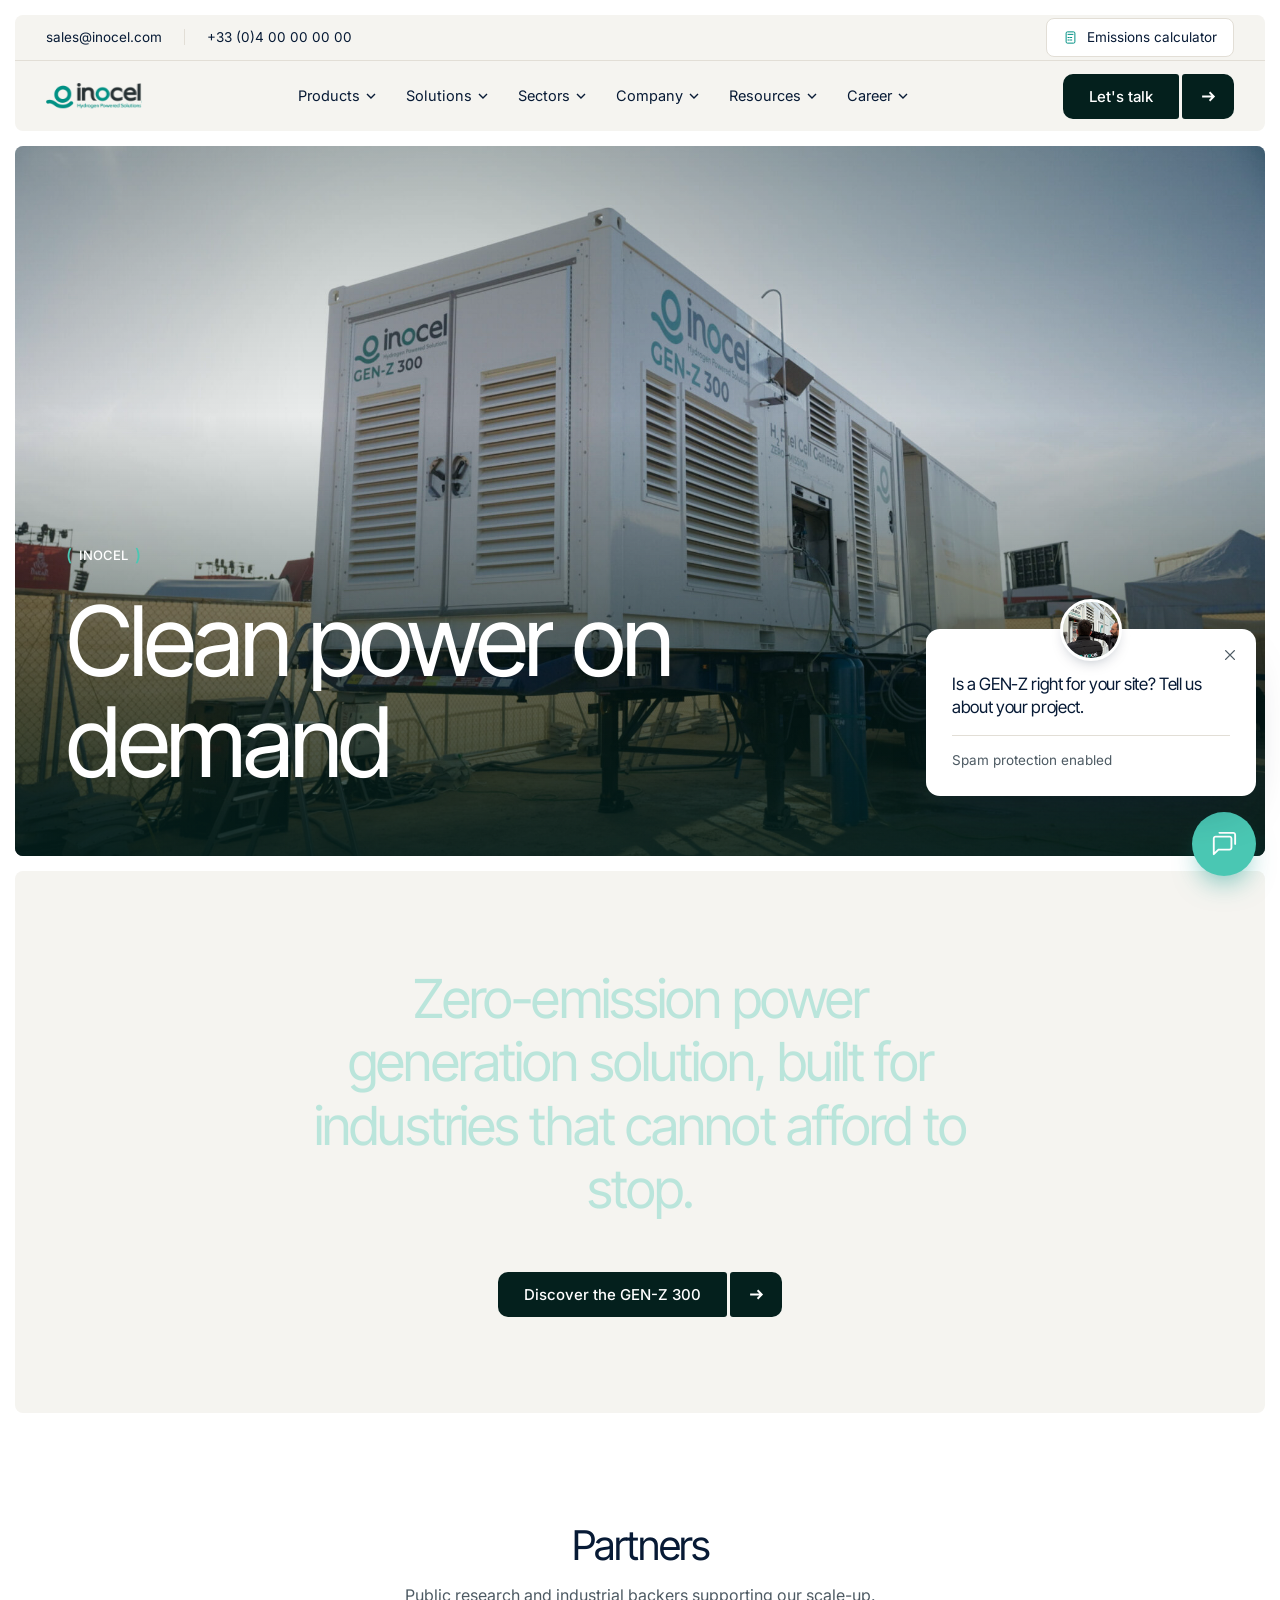
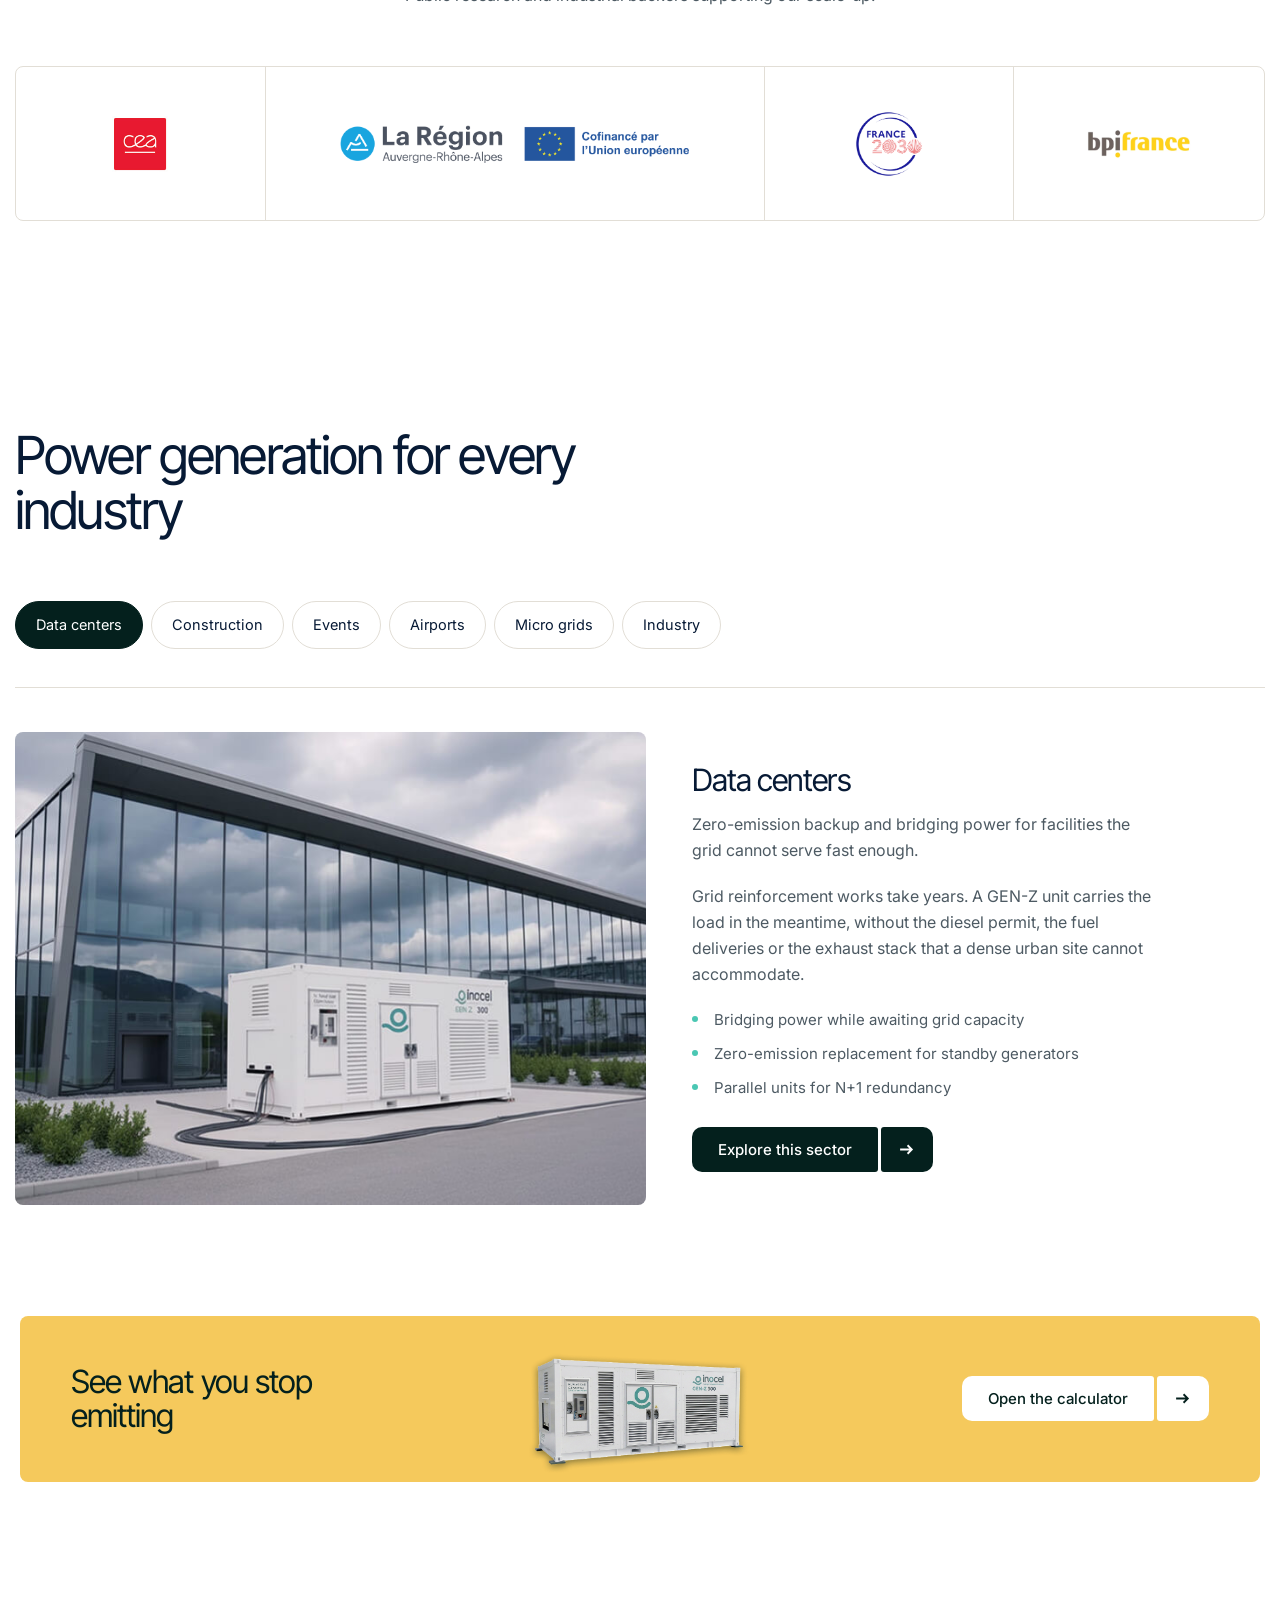
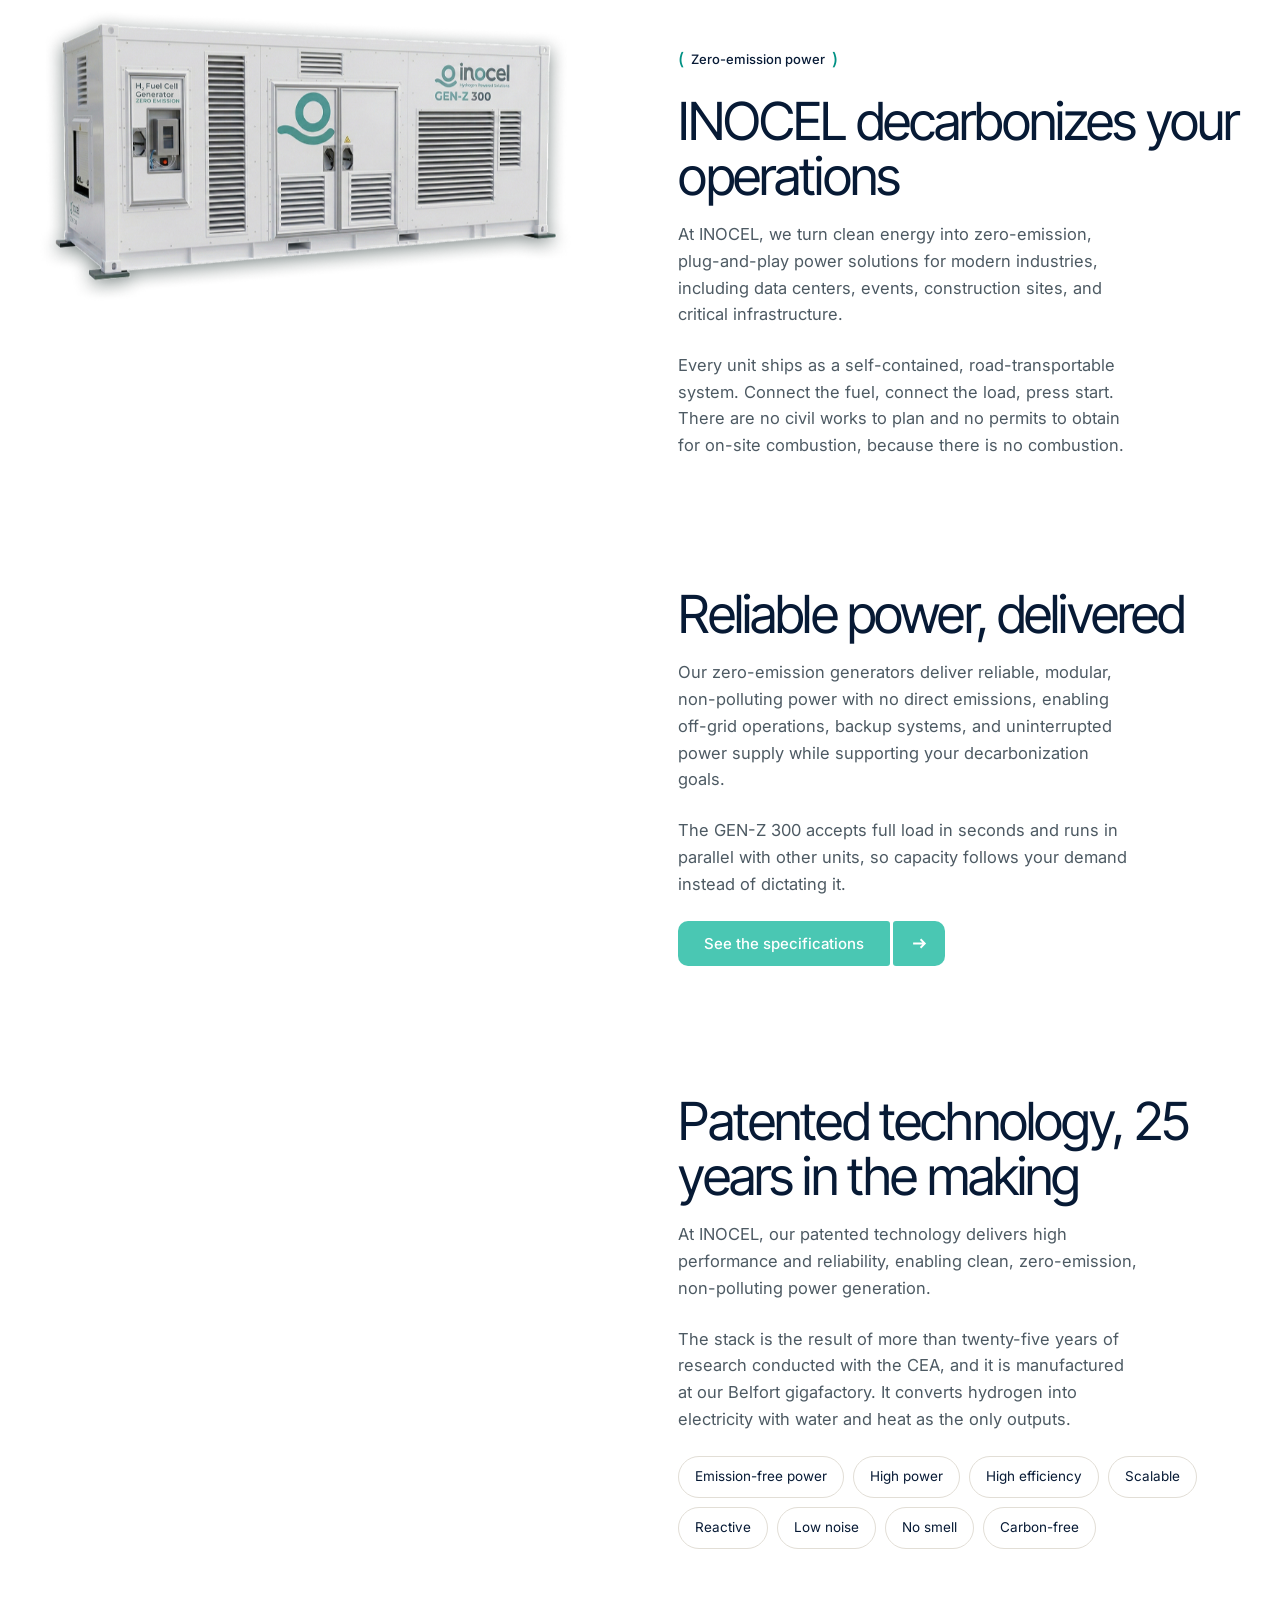
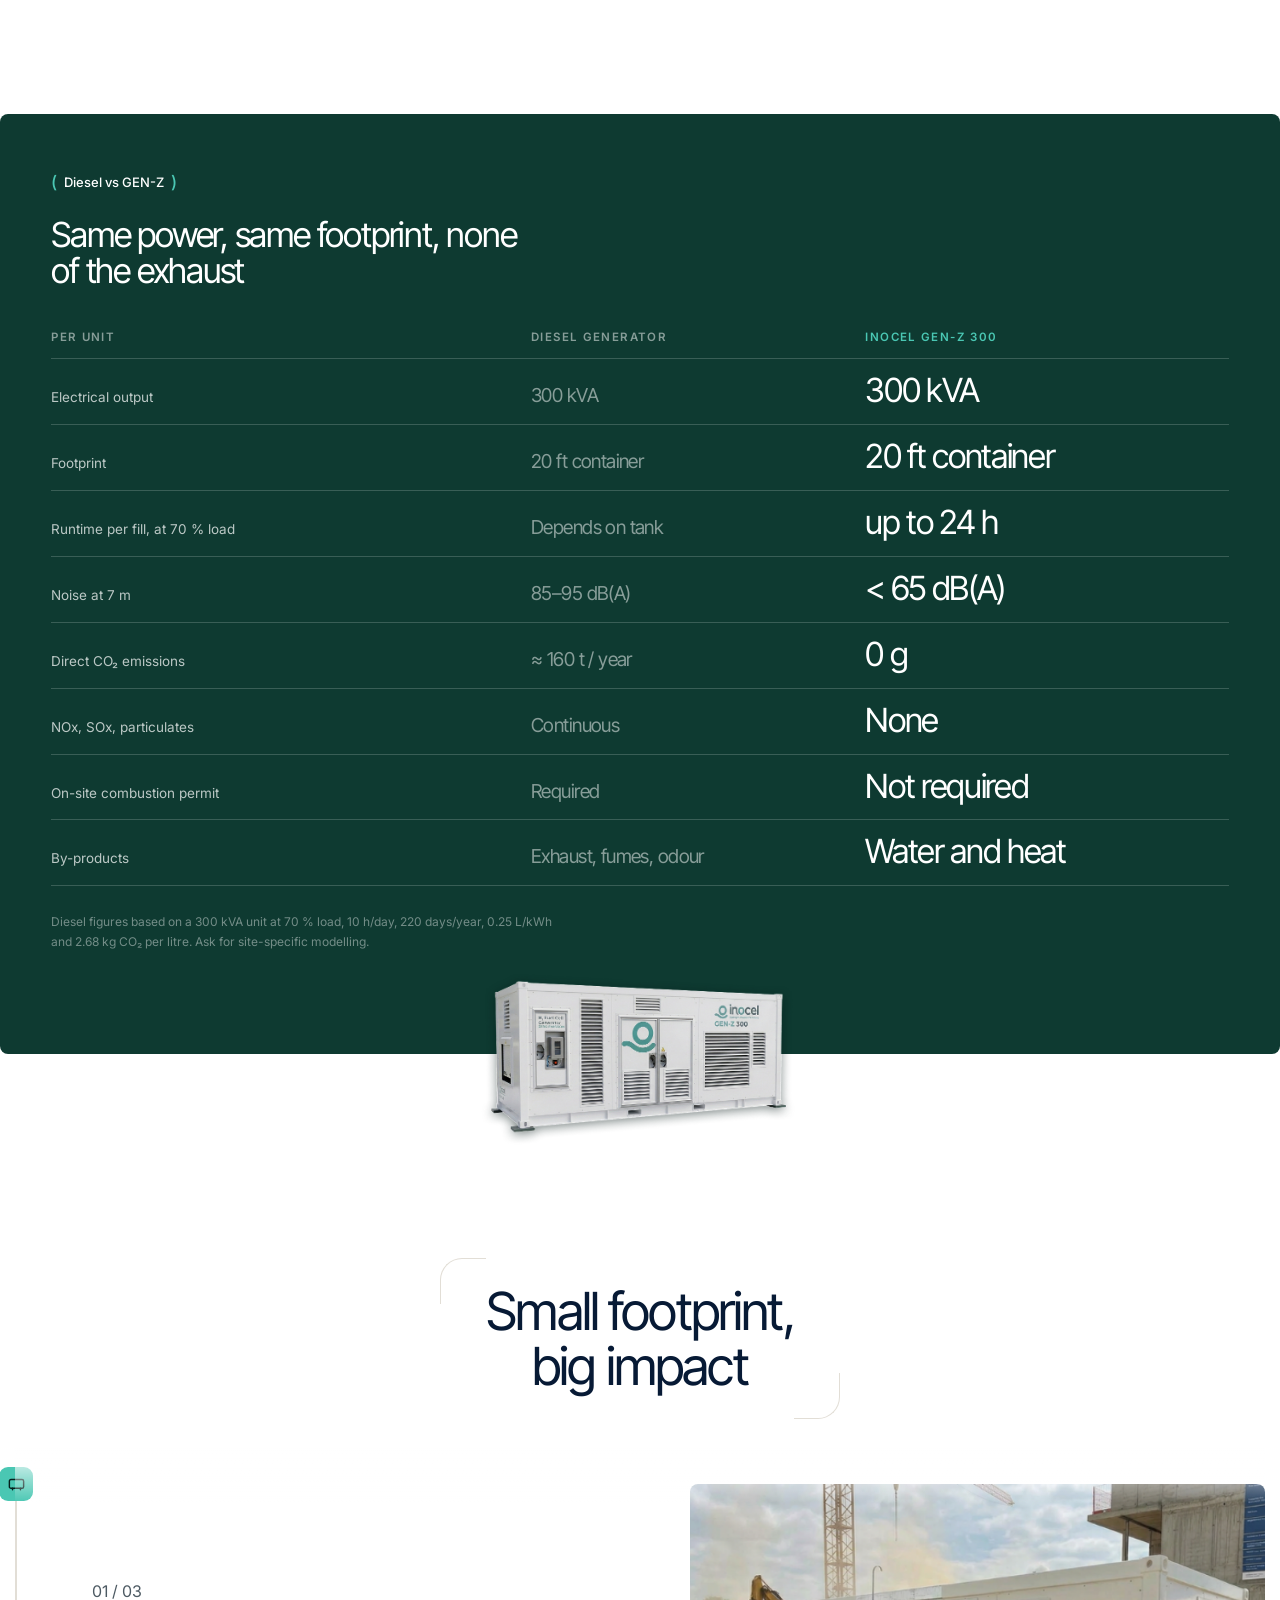
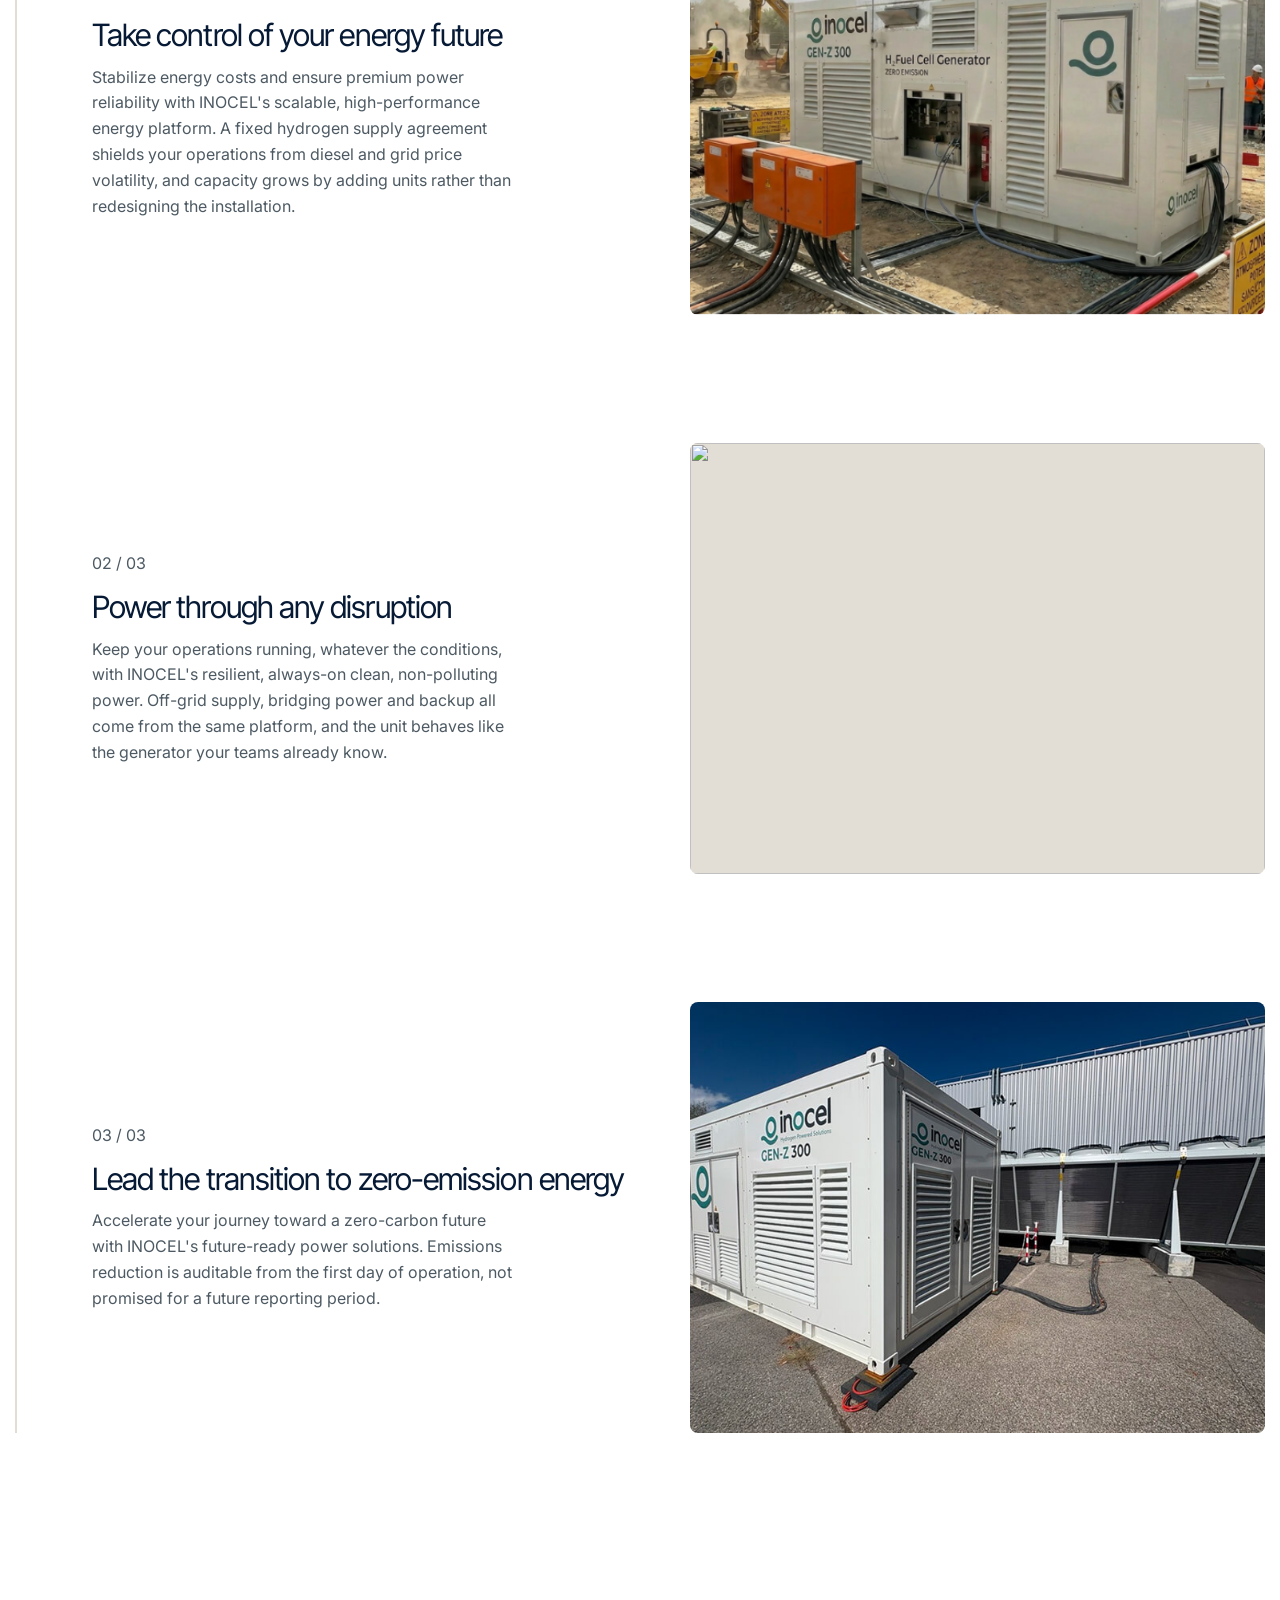
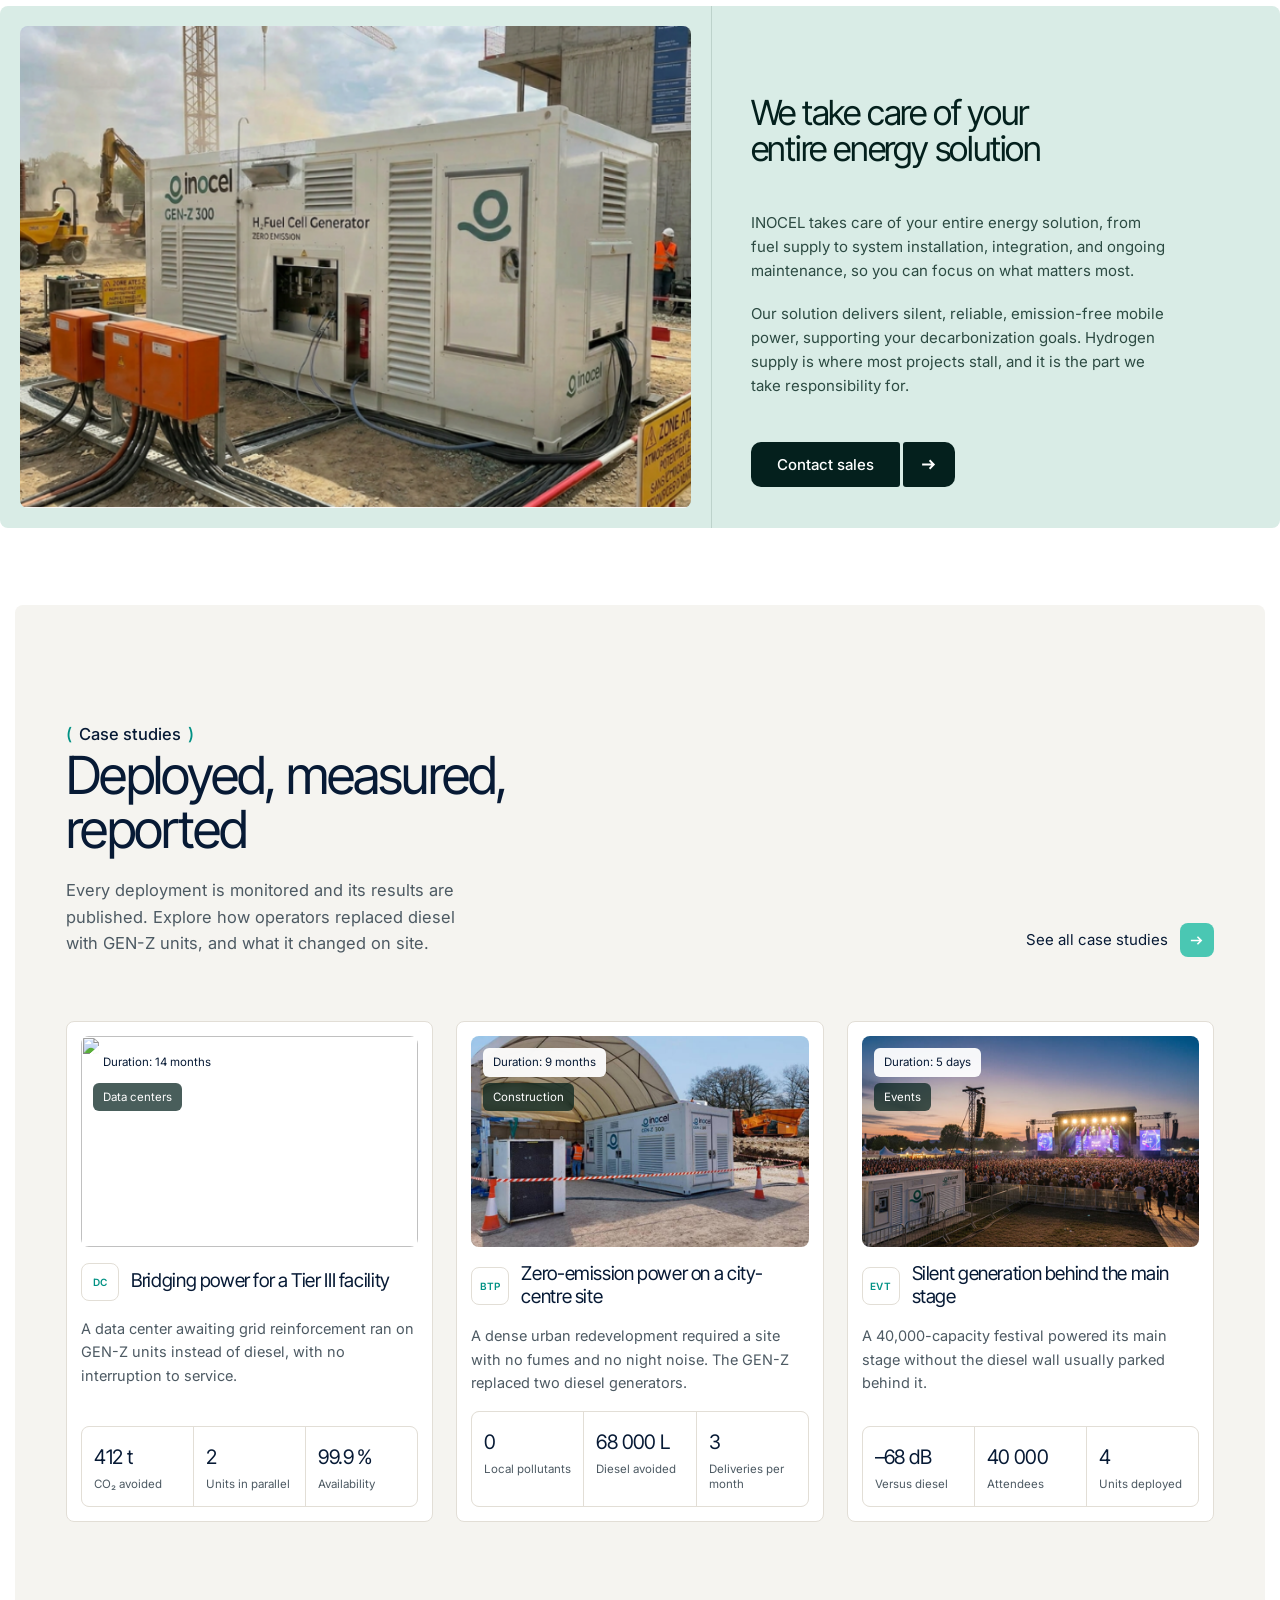
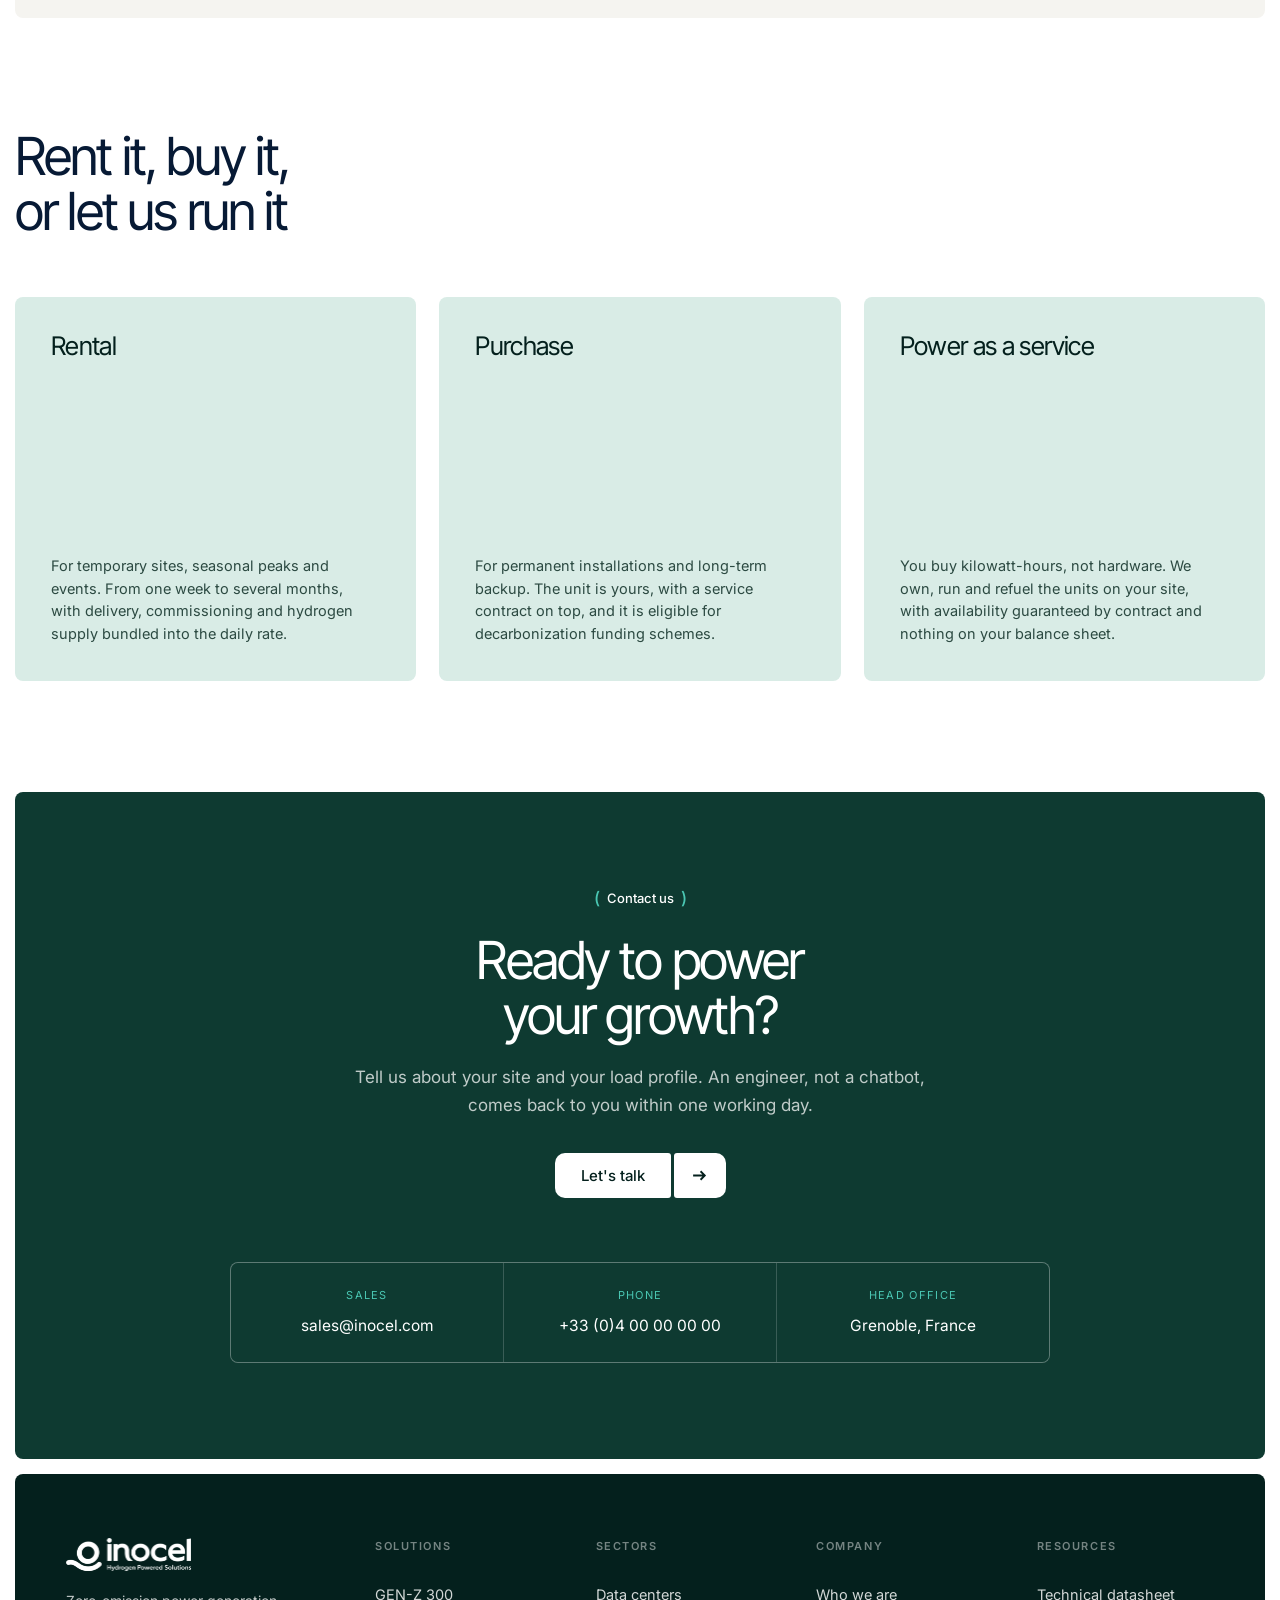
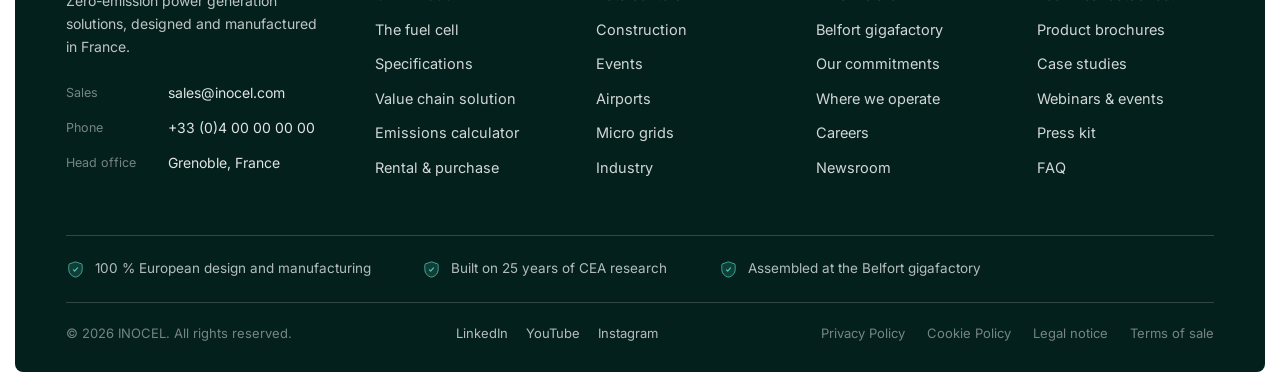
==== commit b8d27701: "Enrichit les pages et ajoute la maquette du widget de chat Page secteur retravaillée : hero au modèl" ====
--- a/index.html
+++ b/index.html
@@ -608,7 +608,7 @@
 </section>
 
 <!-- ═══════════════ PISTE DE PROGRESSION ═══════════════ -->
-<section class="sec sec--mist track" id="benefits">
+<section class="sec sec--bare track" id="benefits">
   <div class="track__sticky">
     <h2 class="brackets">Small footprint,<br>big impact</h2>
   </div>
@@ -780,85 +780,37 @@
   </div>
 </section>
 
-<!-- ═══════════════ ZONES DESSERVIES ═══════════════ -->
-<section class="sec sec--mint sec--narrow map" id="map">
-  <div class="in map__in">
-    <div class="map__side">
-      <div>
-        <p class="tag" data-reveal><i>(</i>Where we operate<i>)</i></p>
-        <h2 data-reveal data-delay="80">Designed in France, deployed worldwide</h2>
-      </div>
-      <ul class="map__list" data-stagger>
-        <li><b>01</b>France</li>
-        <li><b>02</b>United Kingdom</li>
-        <li><b>03</b>Germany</li>
-        <li><b>04</b>Spain</li>
-        <li><b>05</b>United States</li>
-        <li><b>06</b>Chile</li>
-        <li><b>07</b>Australia</li>
-      </ul>
-    </div>
-
-    <div class="map__canvas" data-reveal>
-      <img src="assets/img/world-map.png" alt="Countries covered by INOCEL">
-      <span class="map__pin" style="left:49%;top:35%">01</span>
-      <span class="map__pin" style="left:46%;top:30%">02</span>
-      <span class="map__pin" style="left:51%;top:31%">03</span>
-      <span class="map__pin" style="left:45%;top:40%">04</span>
-      <span class="map__pin" style="left:22%;top:34%">05</span>
-      <span class="map__pin" style="left:31%;top:74%">06</span>
-      <span class="map__pin" style="left:84%;top:74%">07</span>
-    </div>
-  </div>
-</section>
-
 <!-- ═══════════════ LOCATION OU ACHAT ═══════════════ -->
 <section class="sec sec--bare offer" id="offer">
   <div class="in">
-    <p class="tag" data-reveal><i>(</i>How to get one<i>)</i></p>
-    <h2 data-reveal data-delay="80">Rent it, buy it, or let us run it</h2>
+    <h2 class="offer__head" data-reveal>Rent it, buy it,<br>or let us run it</h2>
 
     <div class="offer__grid" data-stagger>
       <article class="ocard">
-        <span class="ocard__ico"><svg viewBox="0 0 24 24"><path d="M4 8h16v11H4zM8 8V6a4 4 0 0 1 8 0v2" fill="none" stroke="currentColor" stroke-width="1.7" stroke-linejoin="round"/></svg></span>
         <h3>Rental</h3>
-        <p>For temporary sites, seasonal peaks and events. No capital expenditure, no maintenance to plan.</p>
-        <ul>
-          <li>From one week to several months</li>
-          <li>Delivery, commissioning and pickup included</li>
-          <li>Hydrogen supply bundled in the daily rate</li>
-        </ul>
+        <p>
+          For temporary sites, seasonal peaks and events. From one week to several months,
+          with delivery, commissioning and hydrogen supply bundled into the daily rate.
+        </p>
       </article>
 
       <article class="ocard">
-        <span class="ocard__ico"><svg viewBox="0 0 24 24"><path d="M3 7h18v13H3zM3 7l2-3h14l2 3M9 12h6" fill="none" stroke="currentColor" stroke-width="1.7" stroke-linejoin="round"/></svg></span>
         <h3>Purchase</h3>
-        <p>For permanent installations and long-term backup. The unit is yours, with a service contract on top.</p>
-        <ul>
-          <li>Full ownership of the asset</li>
-          <li>Service and availability contract</li>
-          <li>Eligible for decarbonization funding schemes</li>
-        </ul>
+        <p>
+          For permanent installations and long-term backup. The unit is yours, with a
+          service contract on top, and it is eligible for decarbonization funding schemes.
+        </p>
       </article>
 
       <article class="ocard">
-        <span class="ocard__ico"><svg viewBox="0 0 24 24"><path d="M13 2 4 14h6l-1 8 9-12h-6l1-8z" fill="none" stroke="currentColor" stroke-width="1.7" stroke-linejoin="round"/></svg></span>
         <h3>Power as a service</h3>
-        <p>You buy kilowatt-hours, not hardware. We own, run and refuel the units on your site.</p>
-        <ul>
-          <li>Billed per kWh delivered</li>
-          <li>Availability guaranteed by contract</li>
-          <li>Nothing on your balance sheet</li>
-        </ul>
-      </article>
-    </div>
-  </div>
-</section>
-
-<!-- ═══════════════ IMAGE PLEINE ═══════════════ -->
-<section class="fullimg">
-  <img src="assets/img/inocel-gen-z-300-zero-emission-dakar-2048x1152.jpg" alt="INOCEL GEN-Z 300 deployed on site">
-  <div class="fullimg__cap"><h3>Meet the GEN-Z range</h3></div>
+        <p>
+          You buy kilowatt-hours, not hardware. We own, run and refuel the units on your
+          site, with availability guaranteed by contract and nothing on your balance sheet.
+        </p>
+      </article>
+    </div>
+  </div>
 </section>
 
 <!-- ═══════════════ CONTACT ═══════════════ -->
@@ -891,25 +843,52 @@
     <div class="footer__brand">
       <img src="assets/img/Logo-ft.svg" alt="INOCEL" width="150">
       <p>Zero-emission power generation solutions, designed and manufactured in France.</p>
+      <dl class="footer__contact">
+        <div><dt>Sales</dt><dd><a href="mailto:sales@inocel.com">sales@inocel.com</a></dd></div>
+        <div><dt>Phone</dt><dd><a href="tel:+33400000000">+33 (0)4 00 00 00 00</a></dd></div>
+        <div><dt>Head office</dt><dd>Grenoble, France</dd></div>
+      </dl>
     </div>
     <div class="footer__col">
       <p class="footer__label">Solutions</p>
-      <a href="#product">GEN-Z 300</a><a href="#technology">The fuel cell</a><a href="#valuechain">Value chain solution</a>
+      <a href="#product">GEN-Z 300</a><a href="#technology">The fuel cell</a><a href="#figures">Specifications</a><a href="#valuechain">Value chain solution</a><a href="calculator.html">Emissions calculator</a><a href="#offer">Rental &amp; purchase</a>
+    </div>
+    <div class="footer__col">
+      <p class="footer__label">Sectors</p>
+      <a href="sector-data-centers.html">Data centers</a><a href="#">Construction</a><a href="#">Events</a><a href="#">Airports</a><a href="#">Micro grids</a><a href="#">Industry</a>
     </div>
     <div class="footer__col">
       <p class="footer__label">Company</p>
-      <a href="#benefits">Why INOCEL</a><a href="#sectors">Sectors</a><a href="#">Careers</a>
+      <a href="#">Who we are</a><a href="#">Belfort gigafactory</a><a href="#">Our commitments</a><a href="#">Where we operate</a><a href="#">Careers</a><a href="#">Newsroom</a>
     </div>
     <div class="footer__col">
-      <p class="footer__label">Follow us</p>
-      <a href="#">LinkedIn</a><a href="#">YouTube</a>
-    </div>
-  </div>
+      <p class="footer__label">Resources</p>
+      <a href="#">Technical datasheet</a><a href="#">Product brochures</a><a href="#cases">Case studies</a><a href="#">Webinars &amp; events</a><a href="#">Press kit</a><a href="#">FAQ</a>
+    </div>
+  </div>
+
+  <ul class="footer__badges">
+    <li><svg viewBox="0 0 20 20" aria-hidden="true"><path d="M10 2.08C10.44 2.08 10.88 2.19 11.63 2.44L12.5 2.73L12.98 2.9C14.24 3.33 15.16 3.64 15.81 3.91C16.14 4.04 16.38 4.16 16.56 4.26C16.74 4.36 16.82 4.44 16.84 4.48C16.87 4.52 16.92 4.61 16.96 4.82C17 5.03 17.03 5.3 17.04 5.65C17.08 6.36 17.08 7.34 17.08 8.68V9.99C17.08 14.44 13.76 16.61 11.58 17.56C11.28 17.69 11.08 17.78 10.87 17.83C10.65 17.89 10.4 17.92 10 17.92C9.6 17.92 9.35 17.89 9.13 17.83C9.03 17.8 8.92 17.77 8.81 17.72L8.42 17.56C6.24 16.61 2.92 14.44 2.92 9.99V8.68C2.92 7.35 2.92 6.36 2.96 5.65C2.97 5.3 3 5.03 3.04 4.82C3.08 4.61 3.13 4.52 3.16 4.48C3.18 4.44 3.26 4.36 3.44 4.26C3.62 4.16 3.86 4.04 4.19 3.91C4.84 3.64 5.76 3.33 7.02 2.9L7.5 2.73C8.83 2.28 9.41 2.08 10 2.08Z" fill="currentColor" fill-opacity=".18" stroke="currentColor" stroke-width=".83"/><path d="M12.55 8.75a.62.62 0 0 0-.93-.83l-2.51 2.81-.73-.81a.62.62 0 1 0-.93.82l1.19 1.33a.62.62 0 0 0 .93 0l2.98-3.33Z" fill="currentColor"/></svg><span>100 % European design and manufacturing</span></li><li><svg viewBox="0 0 20 20" aria-hidden="true"><path d="M10 2.08C10.44 2.08 10.88 2.19 11.63 2.44L12.5 2.73L12.98 2.9C14.24 3.33 15.16 3.64 15.81 3.91C16.14 4.04 16.38 4.16 16.56 4.26C16.74 4.36 16.82 4.44 16.84 4.48C16.87 4.52 16.92 4.61 16.96 4.82C17 5.03 17.03 5.3 17.04 5.65C17.08 6.36 17.08 7.34 17.08 8.68V9.99C17.08 14.44 13.76 16.61 11.58 17.56C11.28 17.69 11.08 17.78 10.87 17.83C10.65 17.89 10.4 17.92 10 17.92C9.6 17.92 9.35 17.89 9.13 17.83C9.03 17.8 8.92 17.77 8.81 17.72L8.42 17.56C6.24 16.61 2.92 14.44 2.92 9.99V8.68C2.92 7.35 2.92 6.36 2.96 5.65C2.97 5.3 3 5.03 3.04 4.82C3.08 4.61 3.13 4.52 3.16 4.48C3.18 4.44 3.26 4.36 3.44 4.26C3.62 4.16 3.86 4.04 4.19 3.91C4.84 3.64 5.76 3.33 7.02 2.9L7.5 2.73C8.83 2.28 9.41 2.08 10 2.08Z" fill="currentColor" fill-opacity=".18" stroke="currentColor" stroke-width=".83"/><path d="M12.55 8.75a.62.62 0 0 0-.93-.83l-2.51 2.81-.73-.81a.62.62 0 1 0-.93.82l1.19 1.33a.62.62 0 0 0 .93 0l2.98-3.33Z" fill="currentColor"/></svg><span>Built on 25 years of CEA research</span></li><li><svg viewBox="0 0 20 20" aria-hidden="true"><path d="M10 2.08C10.44 2.08 10.88 2.19 11.63 2.44L12.5 2.73L12.98 2.9C14.24 3.33 15.16 3.64 15.81 3.91C16.14 4.04 16.38 4.16 16.56 4.26C16.74 4.36 16.82 4.44 16.84 4.48C16.87 4.52 16.92 4.61 16.96 4.82C17 5.03 17.03 5.3 17.04 5.65C17.08 6.36 17.08 7.34 17.08 8.68V9.99C17.08 14.44 13.76 16.61 11.58 17.56C11.28 17.69 11.08 17.78 10.87 17.83C10.65 17.89 10.4 17.92 10 17.92C9.6 17.92 9.35 17.89 9.13 17.83C9.03 17.8 8.92 17.77 8.81 17.72L8.42 17.56C6.24 16.61 2.92 14.44 2.92 9.99V8.68C2.92 7.35 2.92 6.36 2.96 5.65C2.97 5.3 3 5.03 3.04 4.82C3.08 4.61 3.13 4.52 3.16 4.48C3.18 4.44 3.26 4.36 3.44 4.26C3.62 4.16 3.86 4.04 4.19 3.91C4.84 3.64 5.76 3.33 7.02 2.9L7.5 2.73C8.83 2.28 9.41 2.08 10 2.08Z" fill="currentColor" fill-opacity=".18" stroke="currentColor" stroke-width=".83"/><path d="M12.55 8.75a.62.62 0 0 0-.93-.83l-2.51 2.81-.73-.81a.62.62 0 1 0-.93.82l1.19 1.33a.62.62 0 0 0 .93 0l2.98-3.33Z" fill="currentColor"/></svg><span>Assembled at the Belfort gigafactory</span></li>
+  </ul>
+
   <div class="footer__bottom">
     <p>© 2026 INOCEL. All rights reserved.</p>
-    <p><a href="#">Privacy Policy</a> <a href="#">Cookie Policy</a></p>
+    <div class="footer__social"><a href="#">LinkedIn</a><a href="#">YouTube</a><a href="#">Instagram</a></div>
+    <p class="footer__legal"><a href="#">Privacy Policy</a> <a href="#">Cookie Policy</a> <a href="#">Legal notice</a> <a href="#">Terms of sale</a></p>
   </div>
 </footer>
+
+<!-- ═══════════════ WIDGET DE CHAT (maquette) ═══════════════ -->
+<!-- Simple aperçu visuel : le vrai widget viendra de HubSpot. -->
+<div class="chat" id="chat">
+  <div class="chat__card" id="chatCard">
+    <span class="chat__avatar"><img src="assets/img/New-site-internet29.png" alt=""></span>
+    <button class="chat__close" id="chatClose" aria-label="Close"><svg viewBox="0 0 16 16" aria-hidden="true"><path d="M3 3l10 10M13 3L3 13" stroke="currentColor" stroke-width="1.6" stroke-linecap="round"/></svg></button>
+    <p class="chat__msg">Is a GEN-Z right for your site? Tell us about your project.</p>
+    <p class="chat__sub">Spam protection enabled</p>
+  </div>
+  <button class="chat__btn" id="chatBtn" aria-label="Open the chat"><svg viewBox="0 0 24 24" fill="currentColor" aria-hidden="true"><path fill-rule="evenodd" clip-rule="evenodd" d="M17.143 4.286c1.414 0 2.571 1.157 2.571 2.571v8.572c0 1.414-1.157 2.571-2.571 2.571H7.209l-4.037 4.037c-.162.162-.384.247-.606.248-.11 0-.219-.017-.32-.068-.317-.128-.532-.445-.532-.788V6.857c0-1.414 1.157-2.571 2.572-2.571h12.857zM4.286 6c-.472 0-.857.386-.857.857v12.506l2.82-2.82c.162-.163.377-.249.608-.249h10.286c.471 0 .857-.385.857-.857V6.866c0-.472-.386-.857-.857-.857H4.286V6z"/><path d="M20.571.857c1.415 0 2.572 1.158 2.572 2.572V12c0 .472-.386.857-.857.857-.472 0-.857-.385-.857-.857V3.43c0-.472-.386-.857-.858-.857H7.714c-.471 0-.857-.386-.857-.857 0-.472.386-.858.857-.858h12.857z"/></svg></button>
+</div>
 
 <script src="script.js"></script>
 </body>
--- a/style.css
+++ b/style.css
@@ -83,7 +83,7 @@
    d'où le rétablissement ici pour les sections sans fond */
 .sec--bare{background:none;padding-left:0;padding-right:0;overflow:visible}
 /* carte qui ne prend pas toute la largeur */
-.sec--narrow{max-width:1360px;margin-left:auto;margin-right:auto}
+.sec--narrow{max-width:1460px;margin-left:auto;margin-right:auto}
 /* carte qui laisse déborder un visuel hors de ses limites */
 .sec--bleed{overflow:visible}
 
@@ -147,8 +147,12 @@
   position:sticky;top:var(--gutter);z-index:90;
   margin:var(--gutter) var(--gutter) var(--gap);
   background:var(--card-soft);border-radius:var(--r-sec);
-}
-.nav__row{max-width:var(--wrap);margin:0 auto;padding:0 clamp(20px,2.4vw,36px);display:flex;align-items:center;justify-content:space-between;gap:24px}
+  transition:transform .38s var(--ease);
+}
+/* au défilement vers le bas le header sort complètement de l'écran ;
+   il revient dès qu'on remonte */
+.nav.is-hidden{transform:translateY(calc(-100% - var(--gutter) - 8px))}
+.nav__row{max-width:1460px;margin:0 auto;padding:0 clamp(20px,2.4vw,36px);display:flex;align-items:center;justify-content:space-between;gap:24px}
 .nav__row--top{
   height:46px;border-bottom:1px solid var(--line);font-size:13.5px;overflow:hidden;
   transition:height .3s var(--ease),opacity .25s var(--ease),border-color .3s;
@@ -190,7 +194,7 @@
 }
 .nav__item:hover .mega,.nav__item:focus-within .mega,.nav__item.is-open .mega{opacity:1;visibility:visible;transform:none}
 .mega__in{
-  max-width:var(--wrap);margin:0 auto;
+  max-width:1460px;margin:0 auto;
   padding:clamp(28px,3vw,44px) clamp(20px,2.4vw,36px);
   display:grid;grid-template-columns:1fr 1fr 400px;gap:clamp(28px,3vw,52px);
 }
@@ -227,7 +231,7 @@
   background:var(--teal);color:#fff;
   padding:16px clamp(20px,2.4vw,36px);
 }
-.mega__cta-in{max-width:var(--wrap);margin:0 auto;display:flex;align-items:center;justify-content:space-between;gap:24px}
+.mega__cta-in{max-width:1460px;margin:0 auto;display:flex;align-items:center;justify-content:space-between;gap:24px}
 .mega__cta p{margin:0;font-size:15px;font-weight:500;display:flex;align-items:center;gap:10px}
 .mega__cta p svg{width:17px;height:17px}
 .mega__cta a{display:inline-flex;align-items:center;gap:12px;font-size:15px;font-weight:500}
@@ -330,9 +334,9 @@
 .track{padding-top:0}
 .track__sticky{
   position:sticky;top:0;z-index:3;text-align:center;pointer-events:none;
-  padding:calc(var(--pad-y) * .8) 0 26px;background:var(--card-mist);
-}
-.track__sticky::after{content:'';position:absolute;left:0;right:0;top:100%;height:58px;background:linear-gradient(180deg,var(--card-mist),rgba(234,233,227,0))}
+  padding:calc(var(--pad-y) * .8) 0 26px;background:#fff;
+}
+.track__sticky::after{content:'';position:absolute;left:0;right:0;top:100%;height:58px;background:linear-gradient(180deg,#fff,rgba(255,255,255,0))}
 .track__in{position:relative;margin-top:clamp(20px,3vw,44px)}
 .track__rail{position:absolute;left:0;top:0;bottom:0;width:2px;background:var(--line)}
 .track__fill{position:absolute;left:0;top:0;width:100%;height:var(--fill,0%);background:var(--teal);transition:height .1s linear}
@@ -405,7 +409,7 @@
    BANDEAU CTA — bloc teal, visuel qui déborde en haut
    ============================================================ */
 .ctaband{
-  margin:0 auto var(--gap);max-width:1360px;
+  margin:0 auto var(--gap);max-width:1240px;
   background:var(--amber);border-radius:var(--r-sec);
   padding:0 var(--pad-x);min-height:clamp(120px,13vw,168px);
   display:grid;grid-template-columns:1fr auto 1fr;gap:32px;align-items:center;
@@ -416,13 +420,20 @@
 .ctaband__media{position:relative;align-self:end;margin-top:clamp(-52px,-4vw,-24px)}
 .ctaband__media img{width:clamp(165px,19vw,268px)}
 .ctaband__act{justify-self:end}
+/* variante vert clair, pour le contact commercial.
+   Sans visuel au centre : deux colonnes, titre et bouton. */
+.ctaband--mint{background:var(--card-mint);grid-template-columns:1fr auto}
+.ctaband--mint h3{color:var(--forest);max-width:20ch}
 
 /* ============================================================
    IMAGE PLEINE — carte image avec filet et titre
    ============================================================ */
 .fullimg{
-  position:relative;margin:0 auto var(--gap);max-width:1360px;
+  position:relative;margin:0 auto var(--gap);max-width:1460px;
   border-radius:var(--r-sec);overflow:hidden;aspect-ratio:21/9;
+}
+.fullimg--tall{
+  aspect-ratio:auto;height:clamp(460px,52vw,720px);
 }
 .fullimg img{width:100%;height:100%;object-fit:cover}
 .fullimg__cap{
@@ -450,20 +461,54 @@
 
 /* ============================================================
    FOOTER
-   ============================================================ */
-.footer{margin:0 var(--gutter) var(--gutter);background:var(--forest);border-radius:var(--r-sec);color:var(--body-lt);padding:clamp(48px,5vw,72px) var(--pad-x) 0}
-.footer__in{max-width:var(--wrap);margin:0 auto;display:grid;grid-template-columns:1.6fr 1fr 1fr 1fr;gap:44px;padding-bottom:44px}
+   Marque et coordonnées à gauche, quatre colonnes de liens,
+   puis une bande d'engagements et la barre légale.
+   ============================================================ */
+.footer{
+  margin:0 var(--gutter) var(--gutter);background:var(--forest);
+  border-radius:var(--r-sec);color:var(--body-lt);
+  padding:clamp(48px,5vw,76px) var(--pad-x) 0;
+}
+.footer__in{
+  max-width:var(--wrap);margin:0 auto;
+  display:grid;grid-template-columns:1.5fr repeat(4,1fr);
+  gap:clamp(28px,3.4vw,52px);padding-bottom:clamp(40px,4.4vw,64px);
+}
 .footer__brand img{height:34px;width:auto;margin-bottom:18px}
-.footer__brand p{font-size:14px;max-width:30ch}
-.footer__label{font-size:11px;font-weight:600;letter-spacing:.14em;text-transform:uppercase;color:rgba(255,255,255,.5);margin:0 0 14px}
-.footer__col{display:grid;gap:10px;align-content:start}
-.footer__col a{font-size:15px;color:rgba(255,255,255,.82);width:fit-content;transition:color .25s}
-.footer__col a:hover{color:var(--teal)}
-.footer__bottom{max-width:var(--wrap);margin:0 auto;display:flex;justify-content:space-between;gap:20px;flex-wrap:wrap;padding:20px 0 26px;border-top:1px solid var(--line-dk);font-size:13px;color:rgba(255,255,255,.5)}
+.footer__brand p{font-size:14px;max-width:30ch;margin:0 0 24px}
+.footer__contact{margin:0;display:grid;gap:12px}
+.footer__contact div{display:flex;gap:14px;font-size:14px}
+.footer__contact dt{width:88px;flex:none;color:rgba(255,255,255,.45);font-size:12.5px;padding-top:1px}
+.footer__contact dd{margin:0;color:rgba(255,255,255,.88)}
+.footer__contact a:hover{color:var(--teal)}
+
+.footer__label{font-size:11px;font-weight:600;letter-spacing:.14em;text-transform:uppercase;color:rgba(255,255,255,.45);margin:0 0 16px}
+.footer__col{display:grid;gap:11px;align-content:start}
+.footer__col a{font-size:14.5px;color:rgba(255,255,255,.82);width:fit-content;transition:color .25s,transform .25s var(--ease)}
+.footer__col a:hover{color:var(--teal);transform:translateX(3px)}
+
+/* bande d'engagements */
+.footer__badges{
+  max-width:var(--wrap);margin:0 auto;padding:22px 0;
+  list-style:none;display:flex;flex-wrap:wrap;gap:14px clamp(28px,4vw,64px);
+  border-top:1px solid var(--line-dk);
+}
+.footer__badges li{display:flex;align-items:center;gap:10px;font-size:13.5px;color:rgba(255,255,255,.7)}
+.footer__badges svg{width:19px;height:19px;flex:none;color:var(--teal)}
+
+.footer__bottom{
+  max-width:var(--wrap);margin:0 auto;
+  display:flex;align-items:center;justify-content:space-between;gap:20px;flex-wrap:wrap;
+  padding:20px 0 28px;border-top:1px solid var(--line-dk);
+  font-size:13px;color:rgba(255,255,255,.45);
+}
 .footer__bottom p{margin:0}
-.footer__bottom a{margin-left:20px}
-.footer__bottom a:first-child{margin-left:0}
-
+.footer__social{display:flex;gap:18px}
+.footer__social a{color:rgba(255,255,255,.7);transition:color .25s}
+.footer__social a:hover{color:var(--teal)}
+.footer__legal a{margin-left:18px;transition:color .25s}
+.footer__legal a:first-child{margin-left:0}
+.footer__legal a:hover{color:#fff}
 
 /* ============================================================
    ÉTUDES DE CAS
@@ -576,22 +621,22 @@
 
 /* ============================================================
    MODÈLE COMMERCIAL
-   ============================================================ */
-.offer__grid{display:grid;grid-template-columns:repeat(3,1fr);gap:clamp(16px,1.8vw,24px);margin-top:clamp(36px,4vw,60px)}
+   Titre en haut à gauche, puis trois cartes vert clair où le
+   titre reste en haut et le texte descend en pied de carte.
+   ============================================================ */
+.offer__head{max-width:16ch}
+.offer__grid{display:grid;grid-template-columns:repeat(3,1fr);gap:clamp(16px,1.8vw,26px);margin-top:clamp(40px,4.6vw,72px)}
 .ocard{
-  background:#fff;border:1px solid var(--line);border-radius:var(--r-card);
-  padding:clamp(24px,2.6vw,36px);display:flex;flex-direction:column;gap:16px;
-  transition:border-color .3s,transform .4s var(--ease);
-}
-.ocard:hover{border-color:var(--teal);transform:translateY(-4px)}
-.ocard__ico{width:38px;height:38px;border-radius:9px;display:grid;place-items:center;background:var(--card-mint);color:var(--teal-dk)}
-.ocard__ico svg{width:21px;height:21px}
-.ocard h3{font-size:22px}
-.ocard p{font-size:15px;margin:0;flex:1}
-.ocard ul{list-style:none;margin:0;padding:0;display:grid;gap:8px}
-.ocard li{position:relative;padding-left:20px;font-size:14px;color:var(--body)}
-.ocard li::before{content:'';position:absolute;left:0;top:8px;width:6px;height:6px;border-radius:50%;background:var(--teal)}
-
+  background:var(--card-mint);border-radius:var(--r-card);
+  padding:clamp(26px,2.8vw,40px);
+  min-height:clamp(300px,30vw,420px);
+  display:flex;flex-direction:column;justify-content:space-between;
+  gap:clamp(48px,7vw,120px);
+  transition:transform .4s var(--ease);
+}
+.ocard:hover{transform:translateY(-4px)}
+.ocard h3{color:var(--forest);font-size:clamp(20px,2vw,28px);letter-spacing:-.025em}
+.ocard p{margin:0;font-size:14.5px;line-height:1.55;color:#2c4a42;max-width:34ch}
 
 /* ============================================================
    PAGES INTÉRIEURES
@@ -694,16 +739,72 @@
 .shero__copy p{font-size:16.5px;margin:0 0 24px}
 
 /* rangées image / texte alternées, décalées verticalement */
-.rows{display:grid;gap:clamp(48px,6vw,104px)}
-.rrow{display:grid;grid-template-columns:1fr 1fr;gap:clamp(32px,5vw,88px);align-items:center}
-.rrow--flip .rrow__media{order:-1}
-.rrow__media{border-radius:var(--r-card);overflow:hidden;aspect-ratio:16/11}
+/* titre centré au-dessus des rangées, même traitement que la piste */
+.rowshead{text-align:center;margin-bottom:clamp(48px,6vw,96px);display:grid;justify-items:center}
+.rowshead__p{margin:22px auto 0;font-size:16.5px;line-height:1.62;max-width:62ch}
+.rows{display:grid;gap:clamp(28px,3vw,52px);max-width:1180px;margin-inline:auto}
+/* par défaut l'image est à gauche ; .rrow--flip la renvoie à droite */
+.rrow{display:grid;grid-template-columns:1fr 1fr;gap:clamp(24px,2.6vw,44px);align-items:center}
+.rrow .rrow__media{order:-1}
+.rrow--flip .rrow__media{order:0}
+.rrow__media{border-radius:var(--r-card);overflow:hidden;aspect-ratio:4/3}
 .rrow__media img{width:100%;height:100%;object-fit:cover;transition:transform .8s var(--ease)}
 .rrow:hover .rrow__media img{transform:scale(1.04)}
 .rrow__copy h4{margin-bottom:12px;font-size:20px}
 .rrow__copy p{font-size:16px;max-width:42ch}
 .rrow__copy p + p{margin-top:14px}
 
+
+/* ============================================================
+   WIDGET DE CHAT (maquette)
+   Aperçu visuel de ce que donnera le widget HubSpot une fois
+   branché : pastille en bas à droite et carte de message.
+   ============================================================ */
+.chat{position:fixed;right:24px;bottom:24px;z-index:120;display:grid;justify-items:end;gap:16px}
+.chat__btn{
+  width:64px;height:64px;border-radius:50%;display:grid;place-items:center;
+  background:var(--teal);color:#fff;
+  box-shadow:0 14px 30px -12px rgba(0,145,132,.75);
+  transition:transform .3s var(--ease),background .25s;
+}
+.chat__btn:hover{background:var(--teal-dk);transform:scale(1.06)}
+.chat__btn svg{width:26px;height:26px}
+
+.chat__card{
+  position:relative;width:min(330px,80vw);
+  background:#fff;border-radius:14px;
+  box-shadow:0 22px 48px -20px rgba(7,26,53,.4);
+  padding:44px 26px 24px;
+  transform-origin:bottom right;
+  transition:opacity .28s var(--ease),transform .28s var(--ease-out),visibility .28s;
+}
+.chat.is-closed .chat__card{opacity:0;visibility:hidden;transform:translateY(10px) scale(.96)}
+.chat__avatar{
+  position:absolute;top:-30px;left:50%;transform:translateX(-50%);
+  width:62px;height:62px;border-radius:50%;overflow:hidden;
+  border:3px solid #fff;background:var(--card-mint);
+  box-shadow:0 6px 16px -8px rgba(7,26,53,.4);
+}
+.chat__avatar img{width:100%;height:100%;object-fit:cover;object-position:50% 30%}
+.chat__close{
+  position:absolute;top:12px;right:12px;width:28px;height:28px;
+  display:grid;place-items:center;border-radius:50%;color:var(--body);
+  transition:background .25s,color .25s;
+}
+.chat__close:hover{background:var(--card-soft);color:var(--ink)}
+.chat__close svg{width:14px;height:14px}
+.chat__msg{
+  margin:0 0 16px;font-family:'Inter Tight',sans-serif;font-size:17px;
+  line-height:1.35;letter-spacing:-.02em;color:var(--ink);
+}
+.chat__sub{
+  margin:0;padding-top:14px;border-top:1px solid var(--line);
+  font-size:13.5px;color:var(--body);
+}
+@media (prefers-reduced-motion:reduce){
+  .chat__btn,.chat__card{transition:none}
+}
+
 /* ============================================================
    RESPONSIVE — non traité (desktop only)
    ============================================================ */
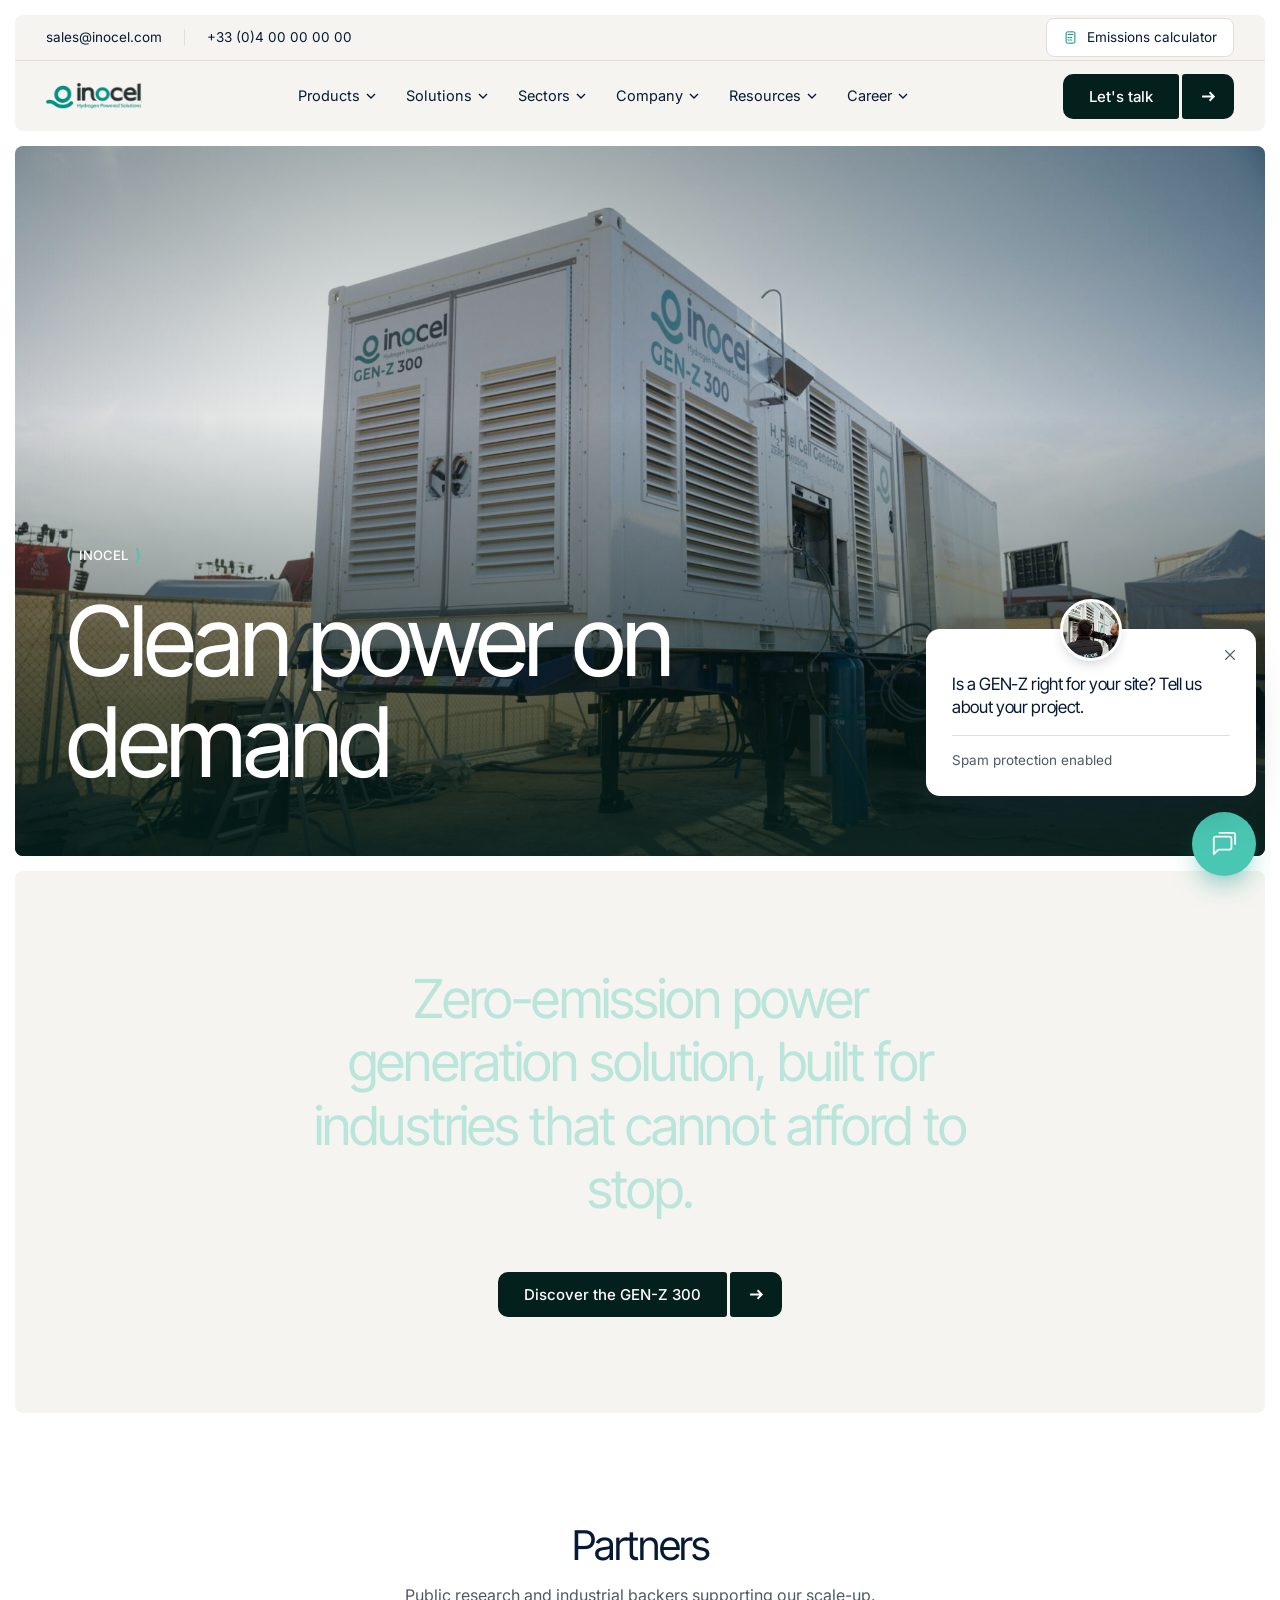
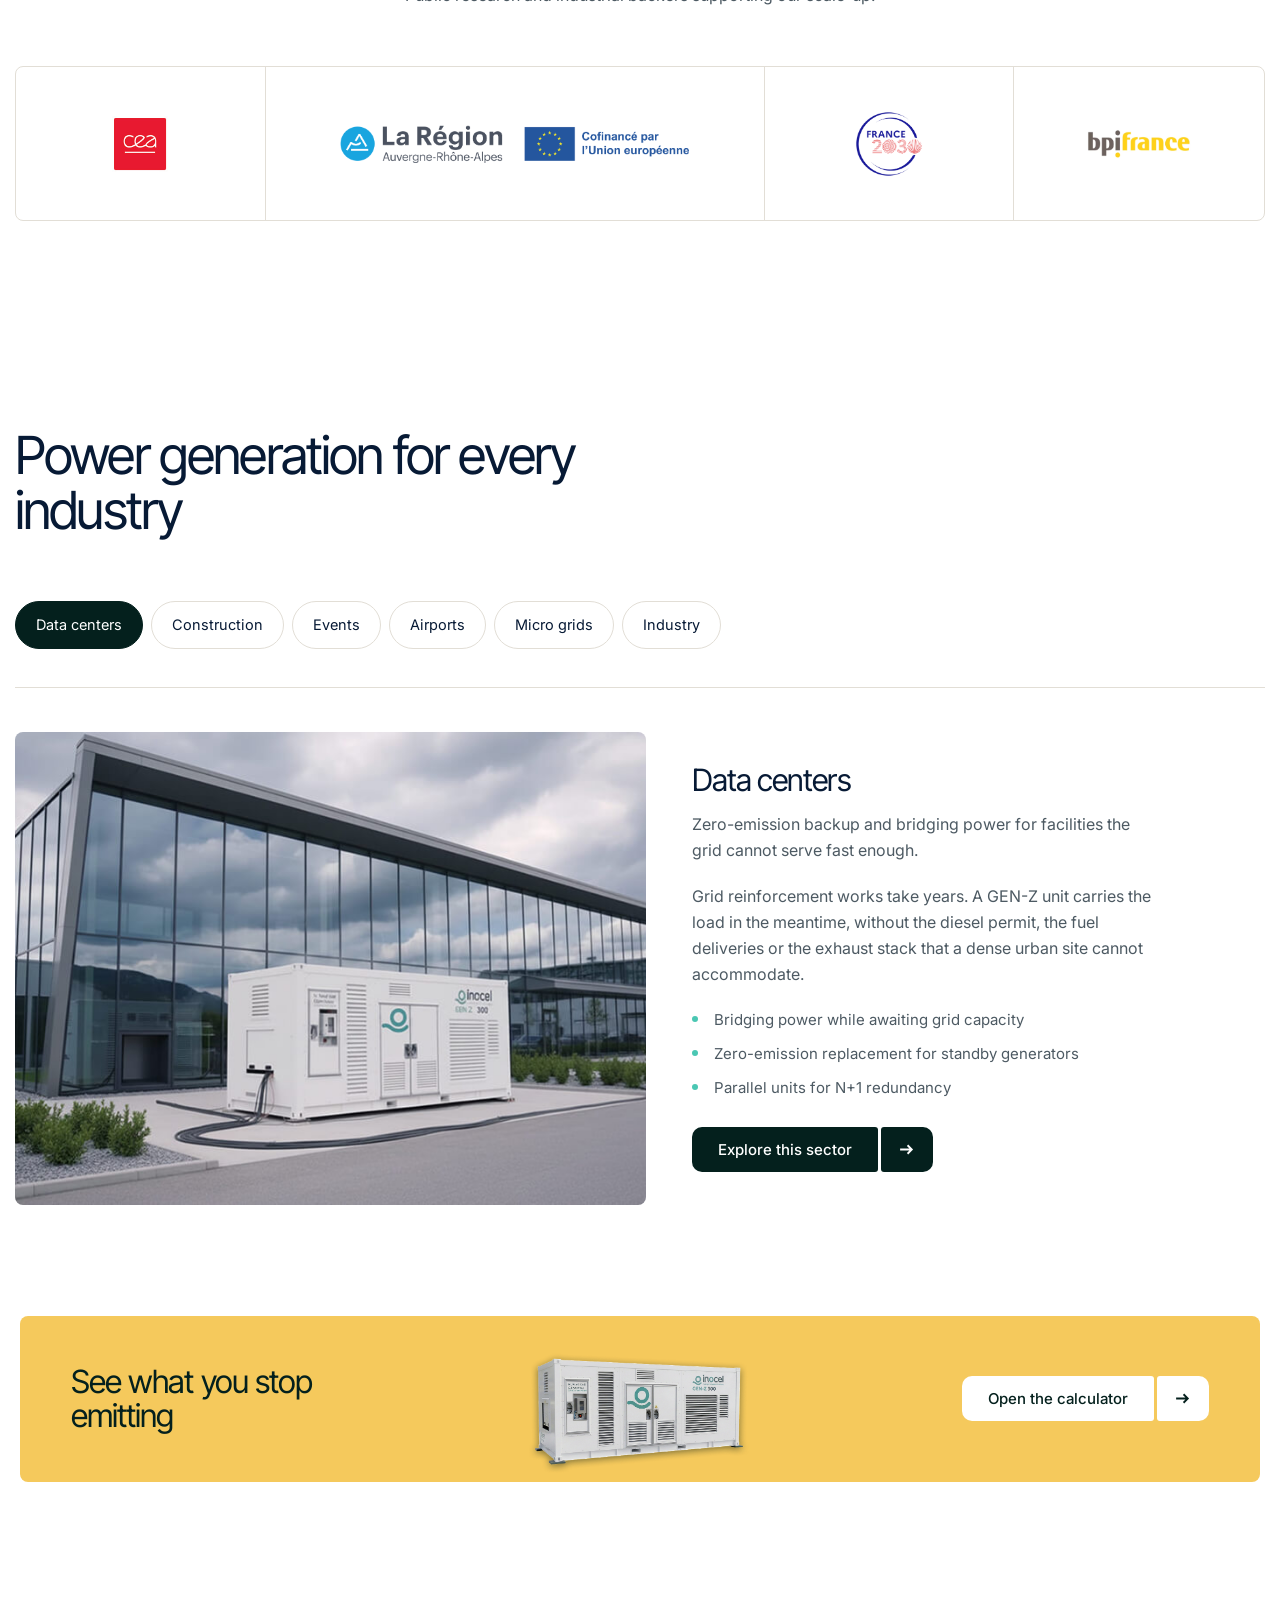
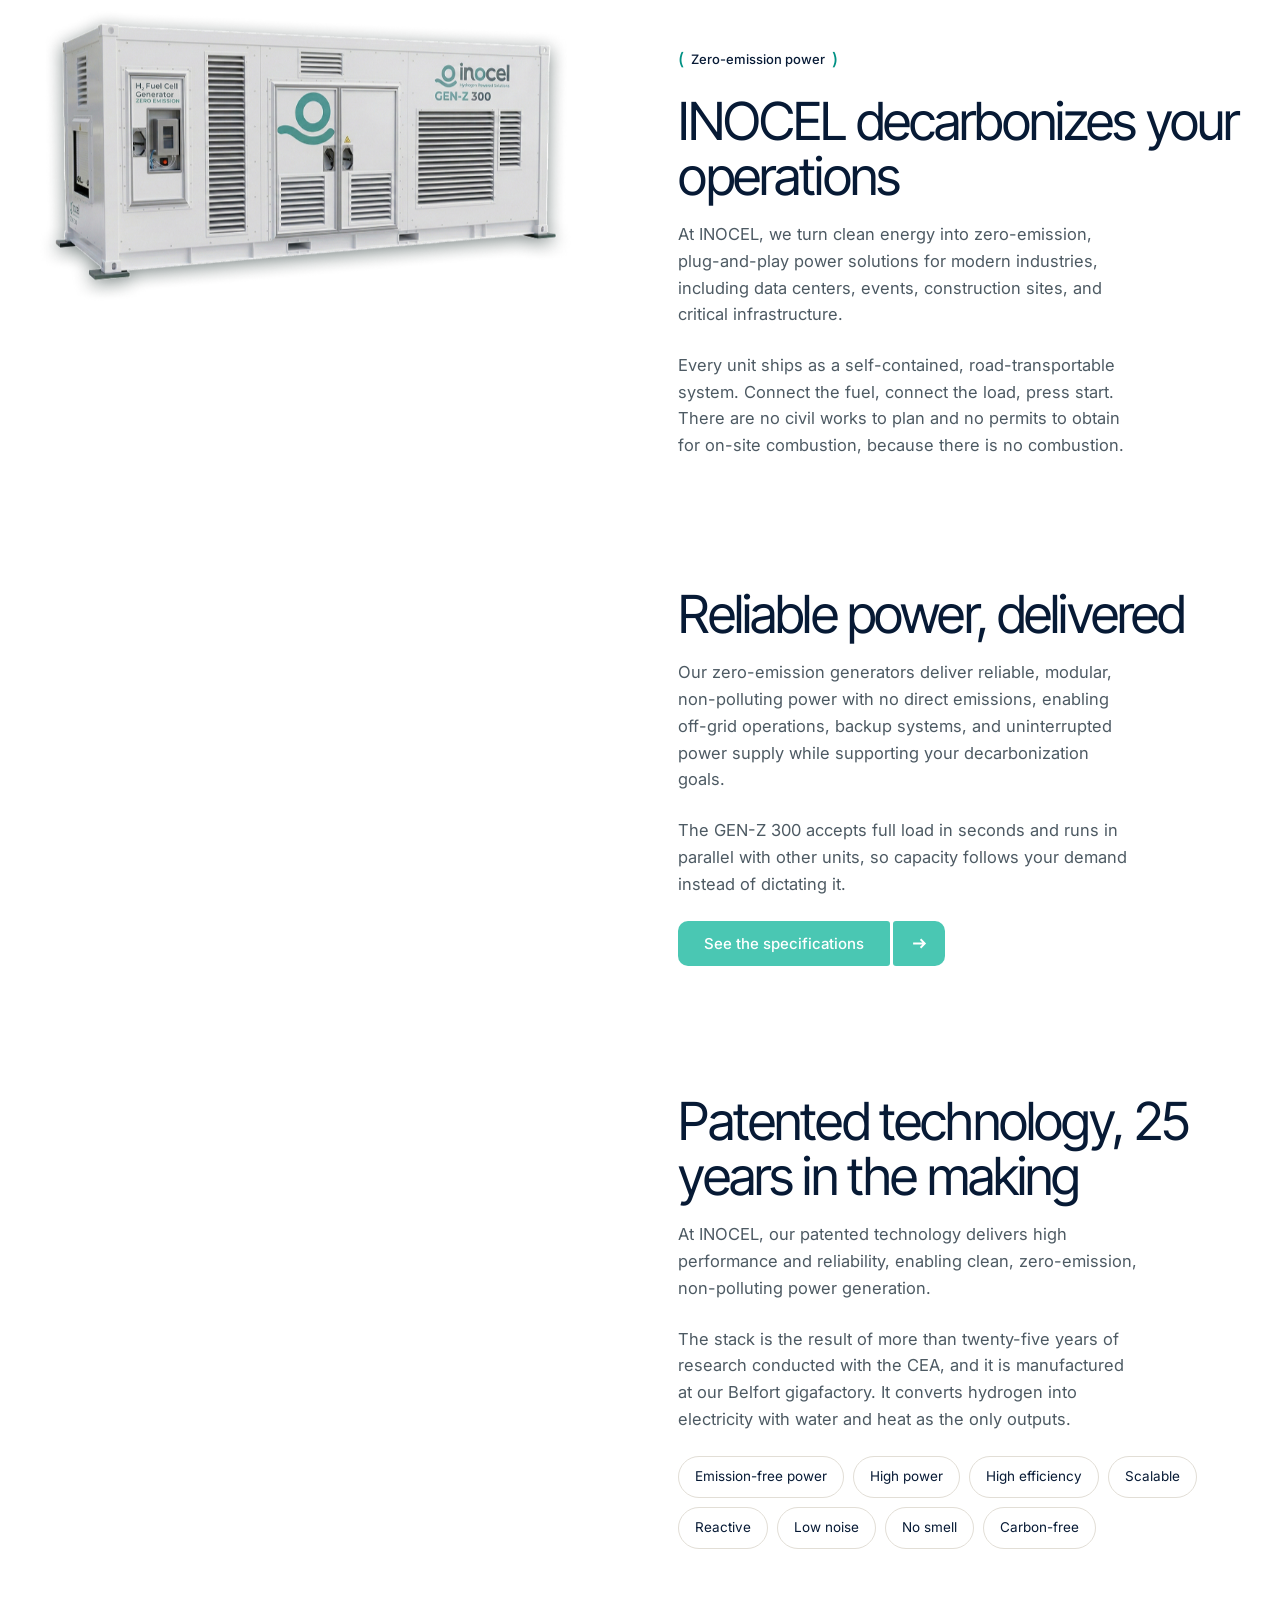
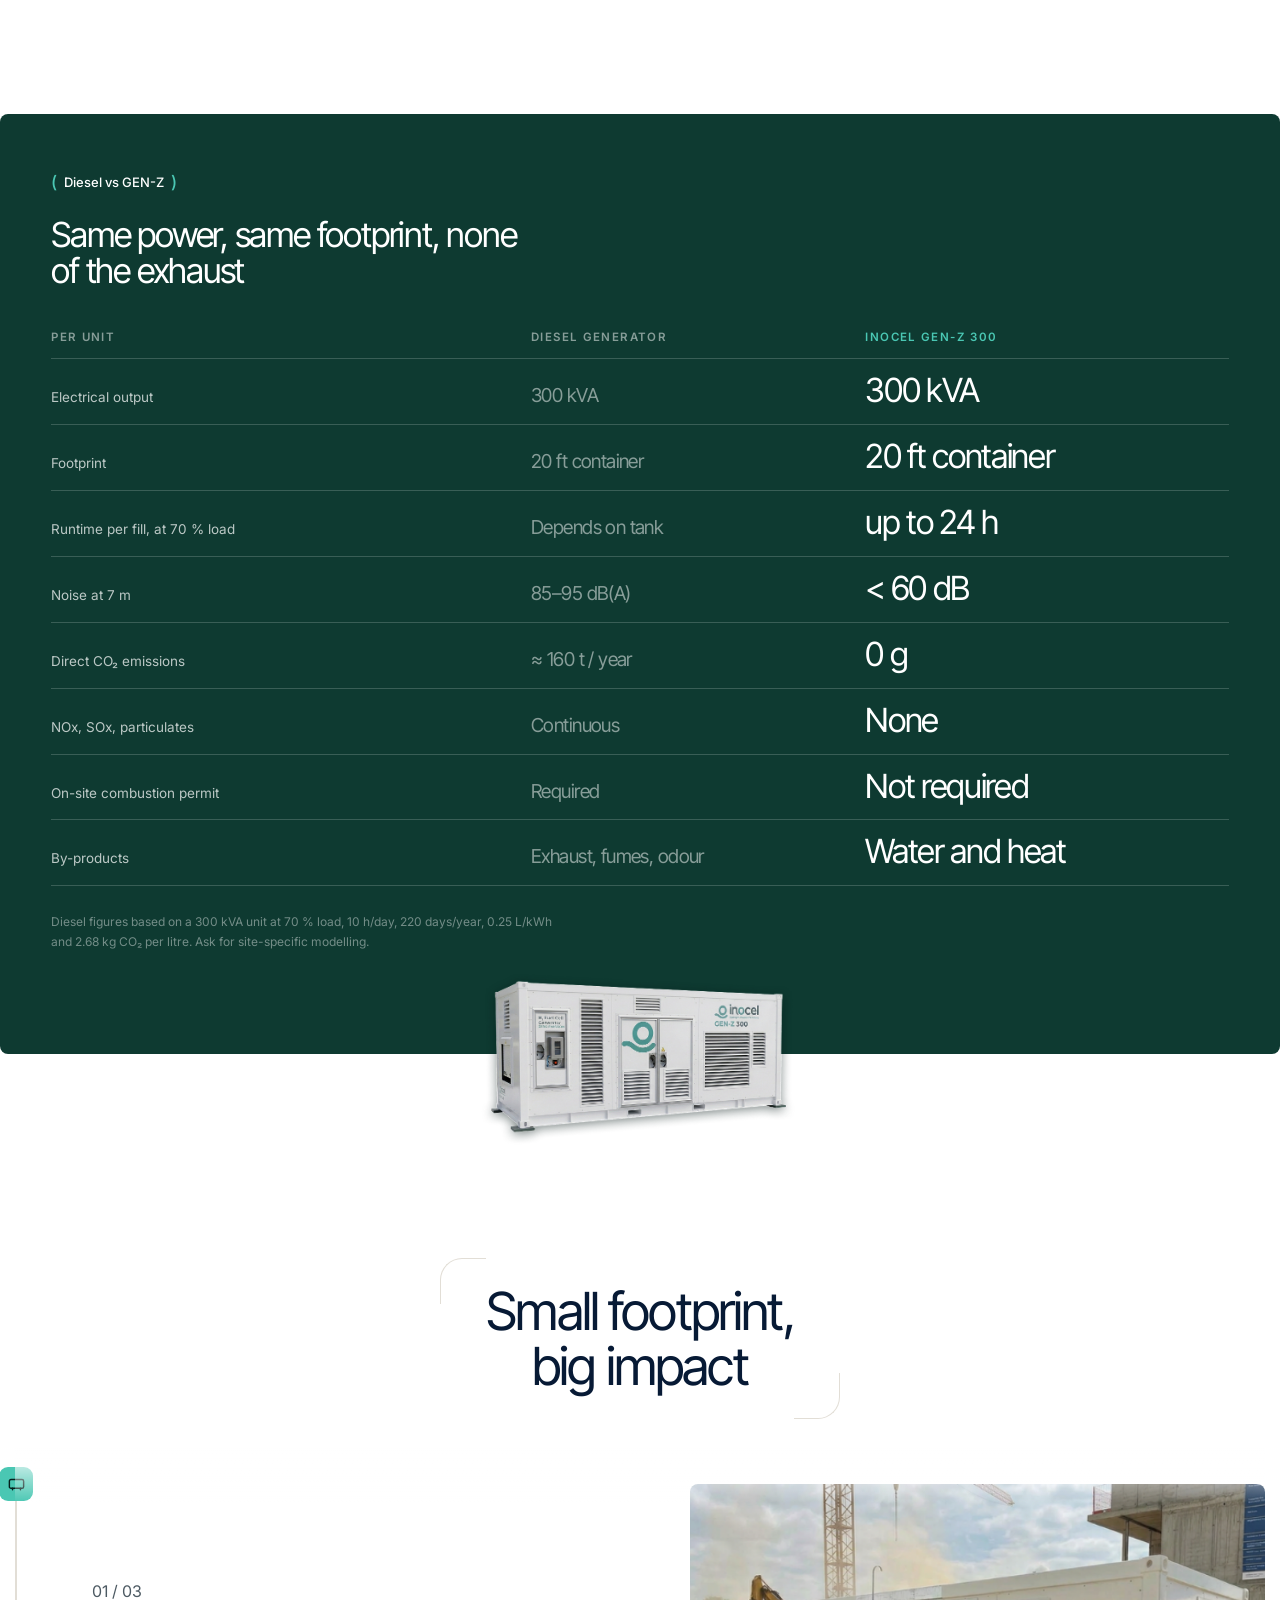
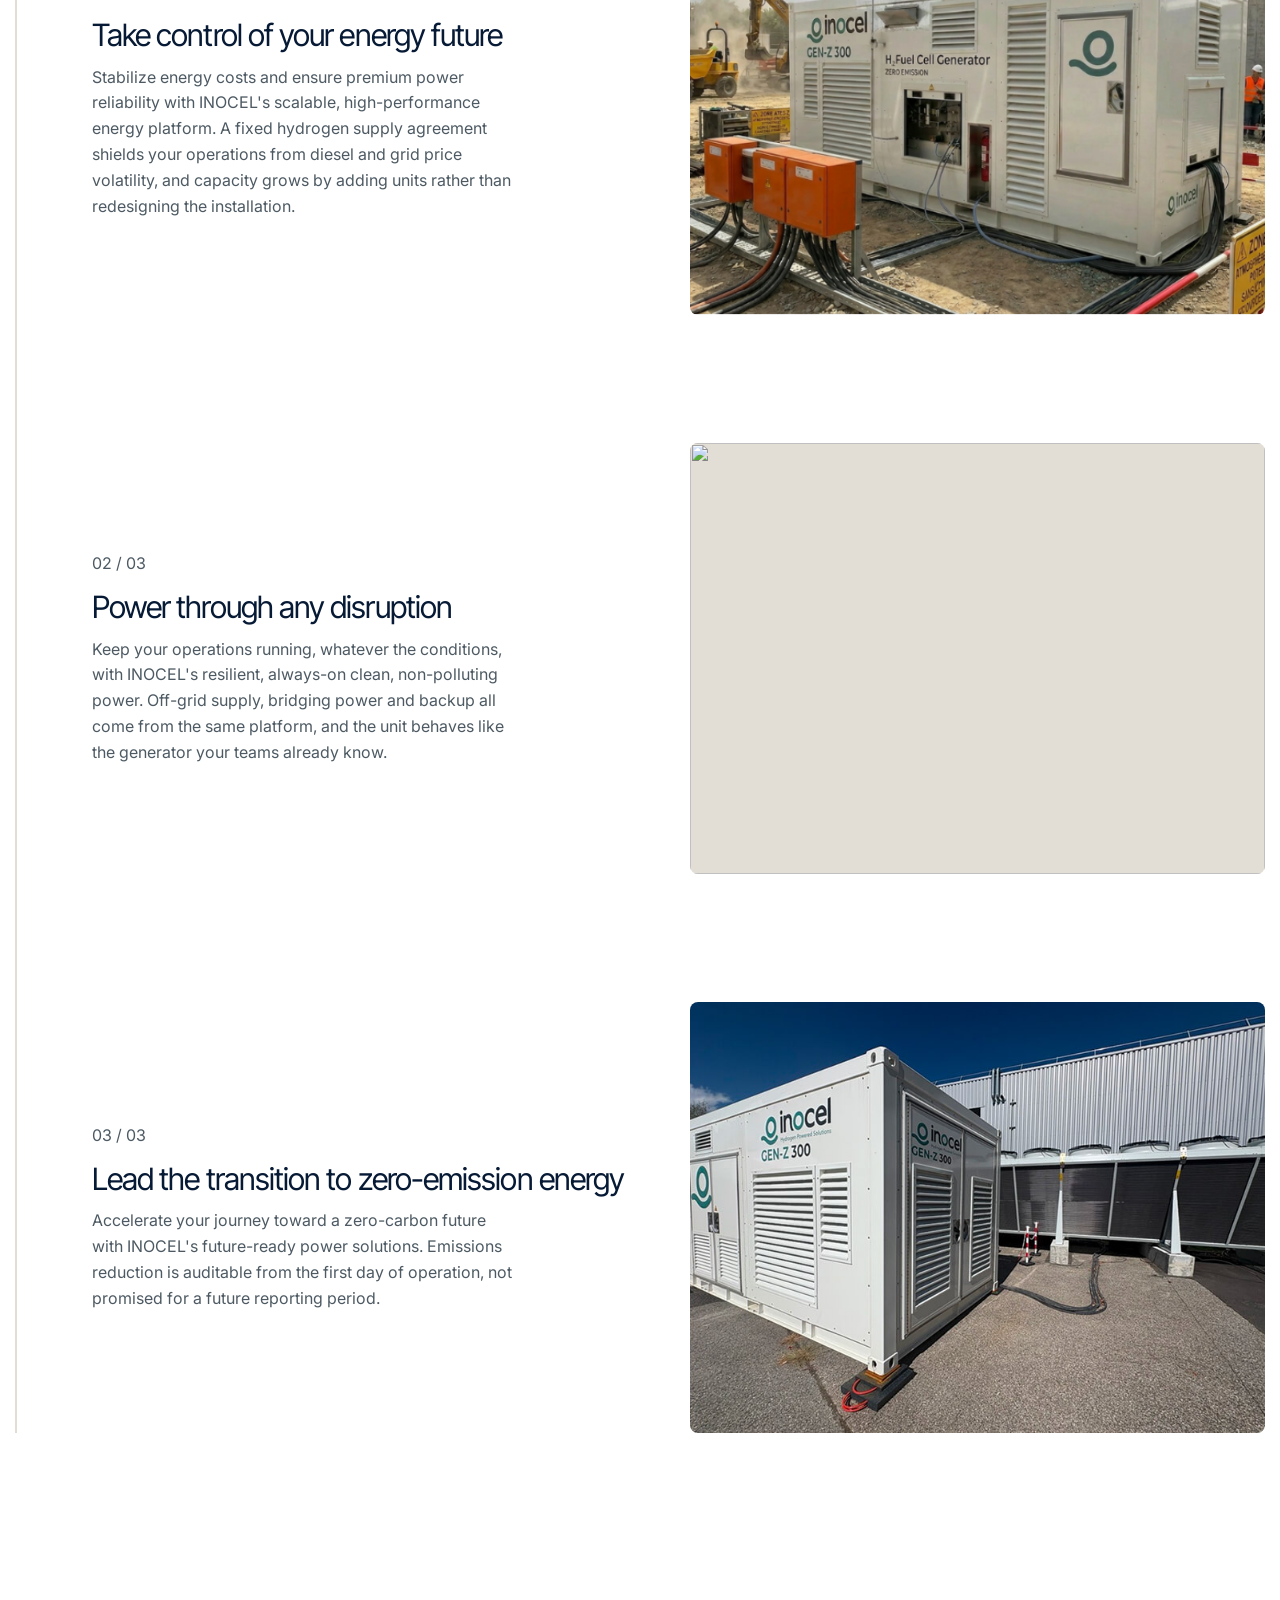
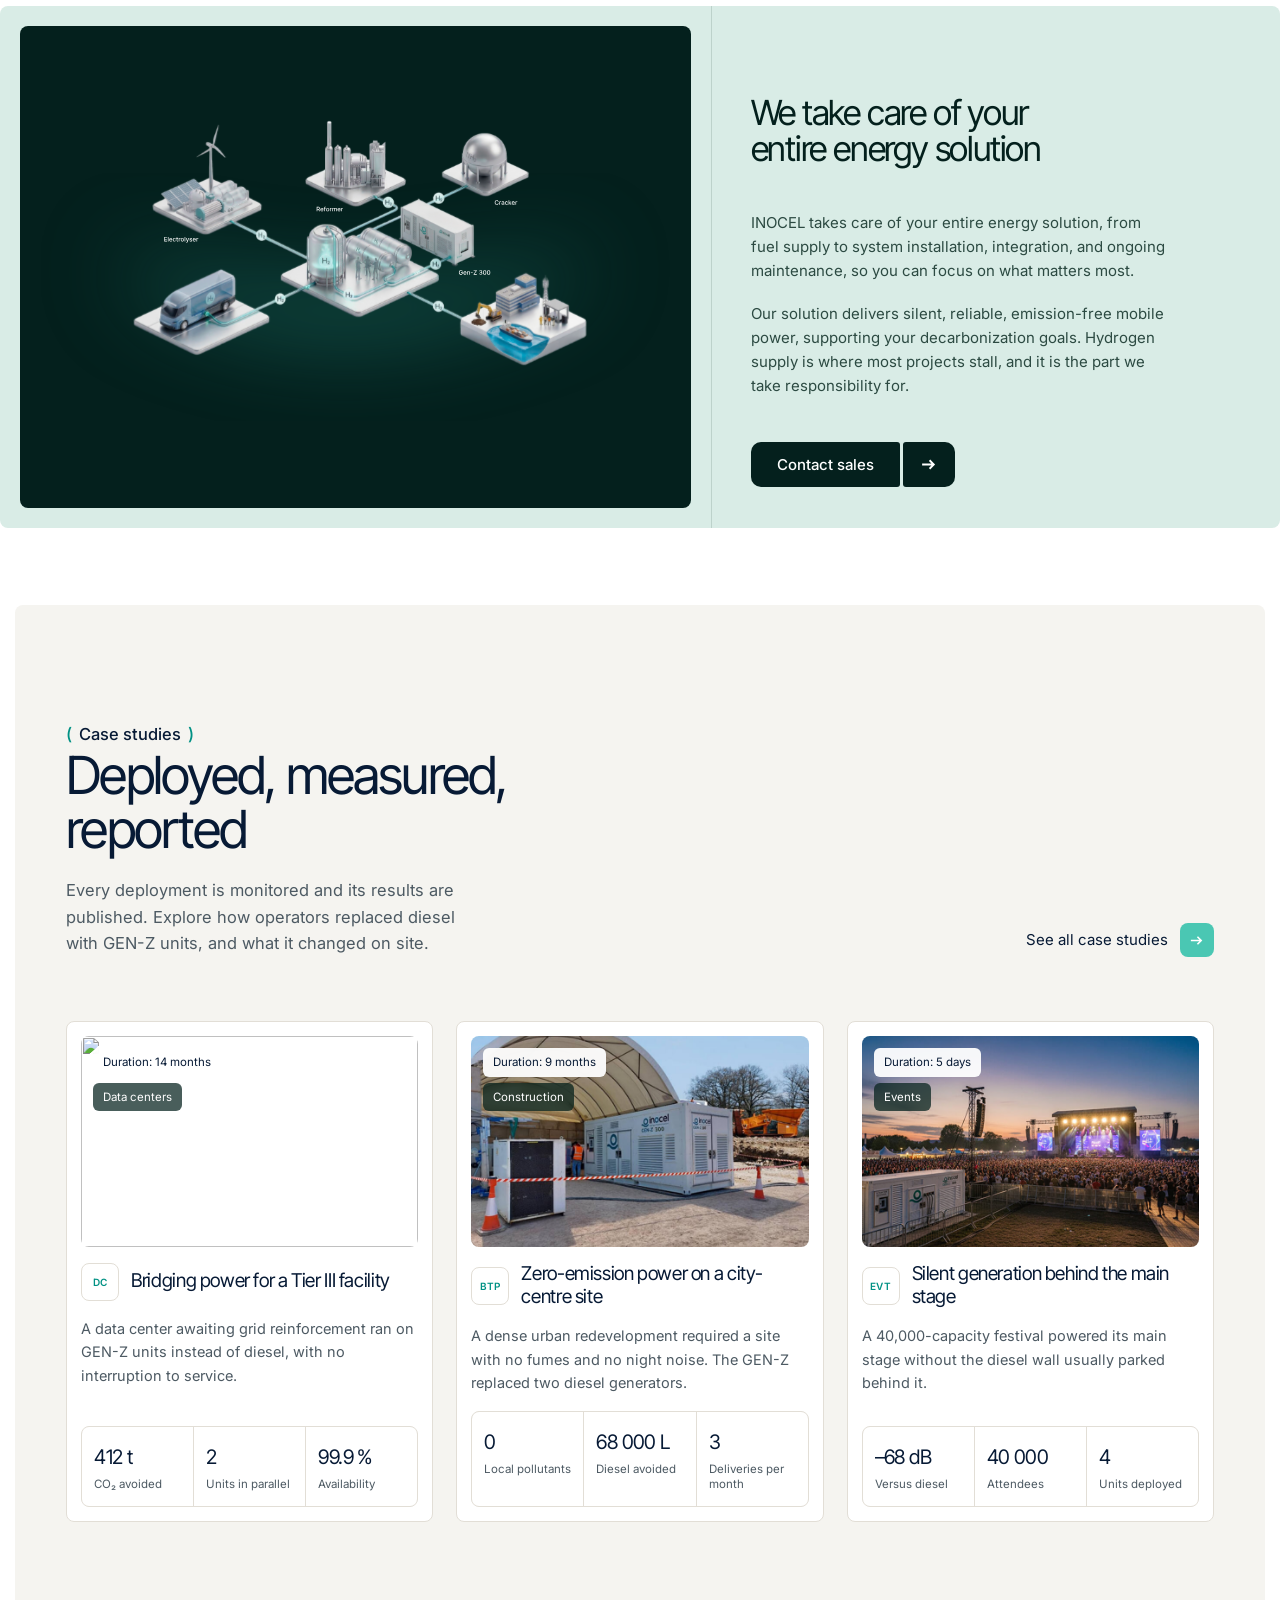
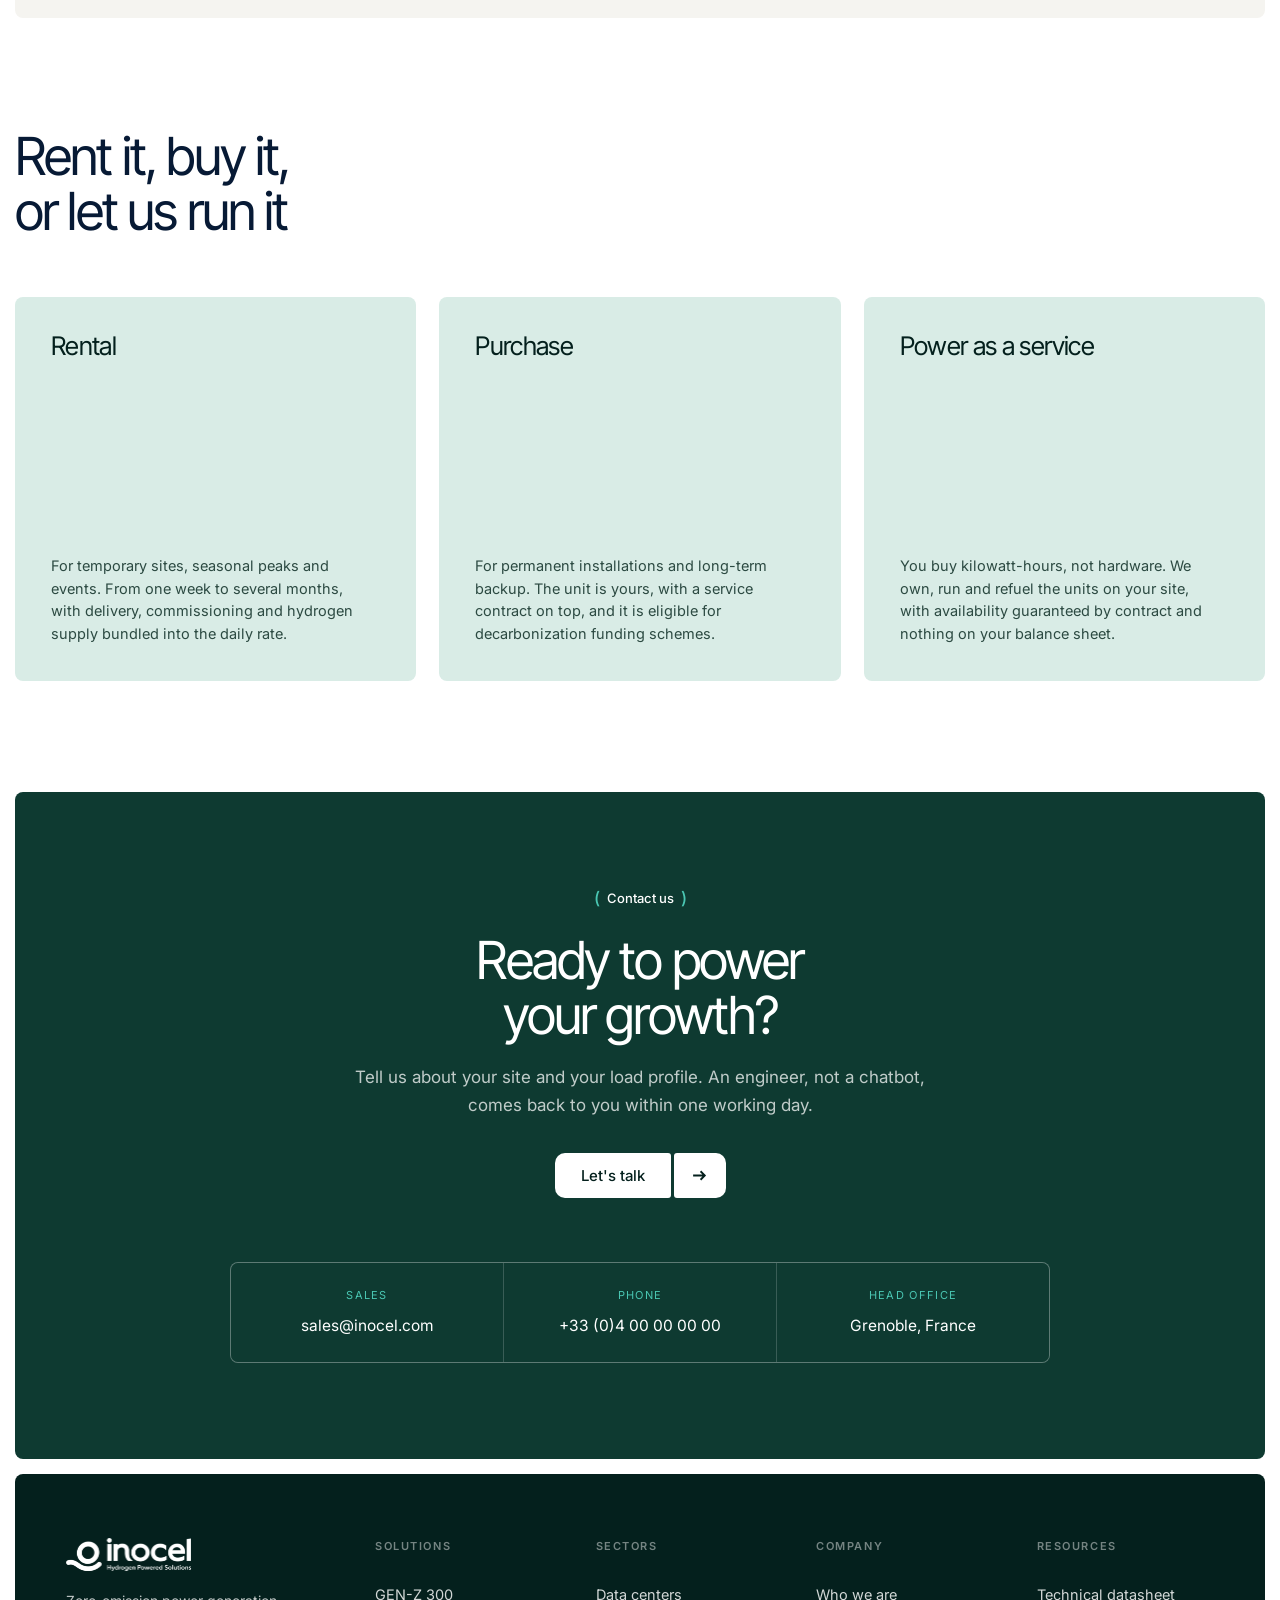
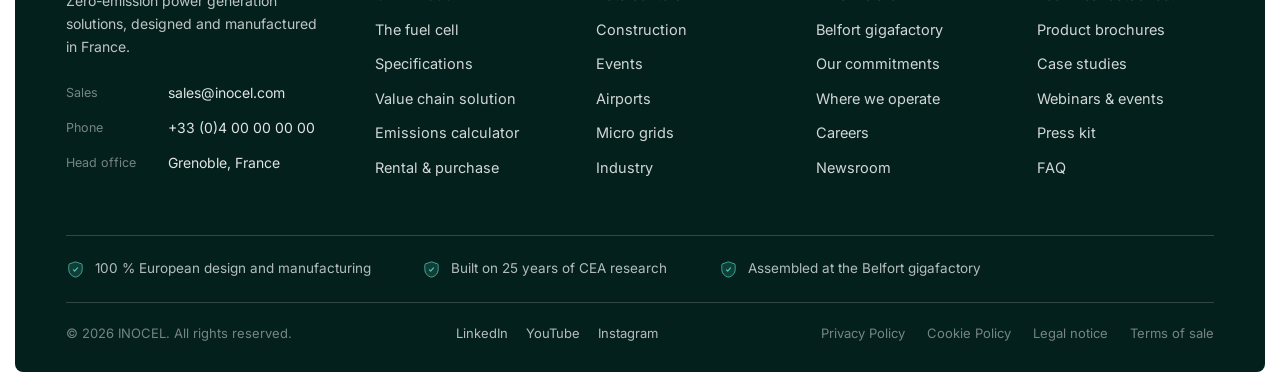
==== commit ee41d98e: "Intègre le diagramme value chain et complète la page calculateur Section value chain de la home : le" ====
--- a/index.html
+++ b/index.html
@@ -388,7 +388,7 @@
         <div class="spanel__copy">
           <h3>Construction</h3>
           <p>Off-grid site power with no fumes, no odour and no fuel theft.</p>
-          <p>City-centre sites face tightening rules on air quality and night noise. The unit runs below 65 dB(A) and emits only water, so it can sit next to housing without a derogation.</p>
+          <p>City-centre sites face tightening rules on air quality and night noise. The unit runs below 60 dB and emits only water, so it can sit next to housing without a derogation.</p>
           <ul class="spanel__list">
             <li>Site huts, tower cranes and welfare units</li><li>Urban sites under low-emission zone rules</li><li>Night works with noise restrictions</li>
           </ul>
@@ -575,7 +575,7 @@
       <div class="figures__row">
         <dt>Noise at 7 m</dt>
         <dd>85–95 dB(A)</dd>
-        <dd class="is-win">&lt; 65 dB(A)</dd>
+        <dd class="is-win">&lt; 60 dB</dd>
       </div>
       <div class="figures__row">
         <dt>Direct CO₂ emissions</dt>
@@ -670,8 +670,8 @@
 <!-- ═══════════════ MISE EN AVANT — VALUE CHAIN ═══════════════ -->
 <section class="sec sec--mint sec--narrow feature" id="valuechain">
   <div class="in feature__in">
-    <div class="feature__media">
-      <img src="assets/img/inocel-genz-generator-construction-site.png" alt="INOCEL GEN-Z 300 installed on site">
+    <div class="feature__media feature__media--dark">
+      <img src="assets/img/value-chain-diagram.svg" alt="De la production d'hydrogène à l'électricité sur site : électrolyseur, vaporeformeur, craqueur, stockage, transport et générateur GEN-Z 300" width="1440" height="705">
     </div>
     <div class="feature__copy">
       <div>
--- a/style.css
+++ b/style.css
@@ -363,6 +363,8 @@
 .feature__in{display:grid;grid-template-columns:1.25fr 1fr;gap:0;align-items:stretch;max-width:none}
 .feature__media{margin:clamp(16px,1.6vw,24px);border-radius:var(--r-card);overflow:hidden;background:#fff}
 .feature__media img{width:100%;height:100%;object-fit:cover}
+.feature__media--dark{background:var(--forest);display:grid;place-items:center;padding:clamp(12px,1.6vw,24px)}
+.feature__media--dark img{height:auto;object-fit:contain}
 .feature__copy{
   display:flex;flex-direction:column;justify-content:space-between;gap:clamp(28px,3.4vw,56px);
   padding:clamp(28px,3.2vw,48px) clamp(26px,3vw,44px);
@@ -436,11 +438,17 @@
   aspect-ratio:auto;height:clamp(460px,52vw,720px);
 }
 .fullimg img{width:100%;height:100%;object-fit:cover}
+.fullimg::before{
+  content:'';position:absolute;left:0;right:0;top:0;height:40%;z-index:1;
+  background:linear-gradient(180deg,rgba(4,32,29,.58),rgba(4,32,29,0));
+}
 .fullimg__cap{
-  position:absolute;left:clamp(24px,3vw,52px);right:clamp(24px,3vw,52px);top:clamp(24px,3vw,48px);
+  position:absolute;z-index:2;left:clamp(24px,3vw,52px);right:clamp(24px,3vw,52px);top:clamp(24px,3vw,48px);
   padding-top:18px;border-top:1px solid rgba(255,255,255,.5);
 }
 .fullimg__cap h3{color:#fff}
+
+
 
 /* ============================================================
    CONTACT
@@ -760,7 +768,8 @@
    Aperçu visuel de ce que donnera le widget HubSpot une fois
    branché : pastille en bas à droite et carte de message.
    ============================================================ */
-.chat{position:fixed;right:24px;bottom:24px;z-index:120;display:grid;justify-items:end;gap:16px}
+.chat{position:fixed;right:24px;bottom:24px;z-index:120;display:grid;justify-items:end;gap:16px;pointer-events:none}
+.chat > *{pointer-events:auto}
 .chat__btn{
   width:64px;height:64px;border-radius:50%;display:grid;place-items:center;
   background:var(--teal);color:#fff;
@@ -805,6 +814,88 @@
   .chat__btn,.chat__card{transition:none}
 }
 
+
+/* cinq enjeux : la dernière carte occupe la largeur restante */
+.usecases--wide{grid-column:1 / -1}
+
+/* ============================================================
+   ENJEUX — accordéon
+   Image à gauche ; à droite l'élément ouvert se place en haut,
+   les autres se rangent en pied de colonne.
+   ============================================================ */
+.enjeux__head{max-width:18ch;color:var(--forest)}
+.enjeux__in{display:grid;grid-template-columns:1fr 1fr;gap:clamp(28px,3.4vw,56px);margin-top:clamp(36px,4vw,64px);align-items:stretch}
+.enjeux__media{border-radius:var(--r-card);overflow:hidden;aspect-ratio:1/1}
+.enjeux__media img{width:100%;height:100%;object-fit:cover}
+
+.eaccord{display:flex;flex-direction:column;align-self:start}
+/* accordéon classique : les éléments gardent leur place, seul le
+   panneau se déplie sous son titre */
+.eitem{border-top:1px solid rgba(4,32,29,.16)}
+.eitem:last-child{border-bottom:1px solid rgba(4,32,29,.16)}
+.eitem.is-on{border-top-color:var(--forest)}
+.eitem__head{
+  width:100%;display:flex;align-items:center;justify-content:space-between;gap:20px;
+  padding:18px 0;text-align:left;
+}
+.eitem__title{
+  font-family:'Inter Tight',sans-serif;font-size:clamp(17px,1.7vw,22px);
+  letter-spacing:-.02em;line-height:1.25;color:var(--forest);
+}
+
+/* le « + » disparaît sur l'élément ouvert */
+.eitem__sign{position:relative;width:22px;height:22px;border-radius:50%;border:1px solid rgba(4,32,29,.3);flex:none;transition:opacity .25s,border-color .25s}
+.eitem__sign::before,.eitem__sign::after{
+  content:'';position:absolute;inset:0;margin:auto;background:var(--forest);
+  transition:transform .3s var(--ease);
+}
+.eitem__sign::before{width:9px;height:1.4px}
+.eitem__sign::after{width:1.4px;height:9px}
+.eitem__head:hover .eitem__sign{border-color:var(--forest)}
+.eitem.is-on .eitem__sign{border-color:var(--forest)}
+.eitem.is-on .eitem__sign::after{transform:scaleY(0)}
+
+.eitem__body{display:grid;grid-template-rows:0fr;transition:grid-template-rows .4s var(--ease-out)}
+.eitem.is-on .eitem__body{grid-template-rows:1fr}
+.eitem__body > p{overflow:hidden;min-height:0;margin:0;font-size:15.5px;line-height:1.6;color:#2c4a42;max-width:40ch;transition:padding .4s var(--ease-out)}
+.eitem.is-on .eitem__body > p{padding-bottom:22px}
+@media (prefers-reduced-motion:reduce){
+  .eitem__body,.eitem__body > p,.eitem__sign::before,.eitem__sign::after{transition:none}
+}
+
+
+/* ============================================================
+   GAMME PRODUITS
+   Titre, filet à flèche, puis trois cartes décalées en cascade.
+   Les rendus étant détourés, les cartes ont un fond clair plutôt
+   qu'une photo pleine avec dégradé.
+   ============================================================ */
+.prod__head{max-width:16ch}
+.prod__rule{
+  display:grid;grid-template-columns:auto 1fr minmax(280px,42ch);
+  gap:clamp(24px,4vw,64px);align-items:start;
+  margin-top:clamp(32px,4vw,56px);padding-top:22px;border-top:1px solid var(--line);
+}
+.prod__arrow{width:22px;height:22px;color:var(--ink)}
+.prod__p{font-size:16px;margin:0}
+
+.prod__grid{display:grid;grid-template-columns:repeat(3,1fr);gap:clamp(16px,2vw,28px);margin-top:clamp(48px,6vw,88px);align-items:start}
+/* décalage progressif, comme sur la référence */
+.pcard:nth-child(2){margin-top:clamp(28px,4vw,64px)}
+.pcard:nth-child(3){margin-top:clamp(56px,8vw,128px)}
+.pcard{
+  display:grid;gap:18px;border-radius:var(--r-card);
+  background:var(--card-soft);padding:clamp(20px,2.4vw,32px);
+  transition:transform .45s var(--ease),background .35s;
+}
+.pcard:hover{transform:translateY(-6px);background:var(--card-mint)}
+.pcard__media{display:grid;place-items:center;aspect-ratio:16/10}
+.pcard__media img{max-width:100%;max-height:100%;object-fit:contain;transition:transform .6s var(--ease)}
+.pcard:hover .pcard__media img{transform:scale(1.05)}
+.pcard__cap{display:grid;gap:4px}
+.pcard__cap strong{font-family:'Inter Tight',sans-serif;font-size:clamp(19px,1.9vw,24px);font-weight:400;letter-spacing:-.025em;color:var(--ink)}
+.pcard__cap em{font-style:normal;font-size:13.5px;line-height:1.5;color:var(--body)}
+
 /* ============================================================
    RESPONSIVE — non traité (desktop only)
    ============================================================ */
